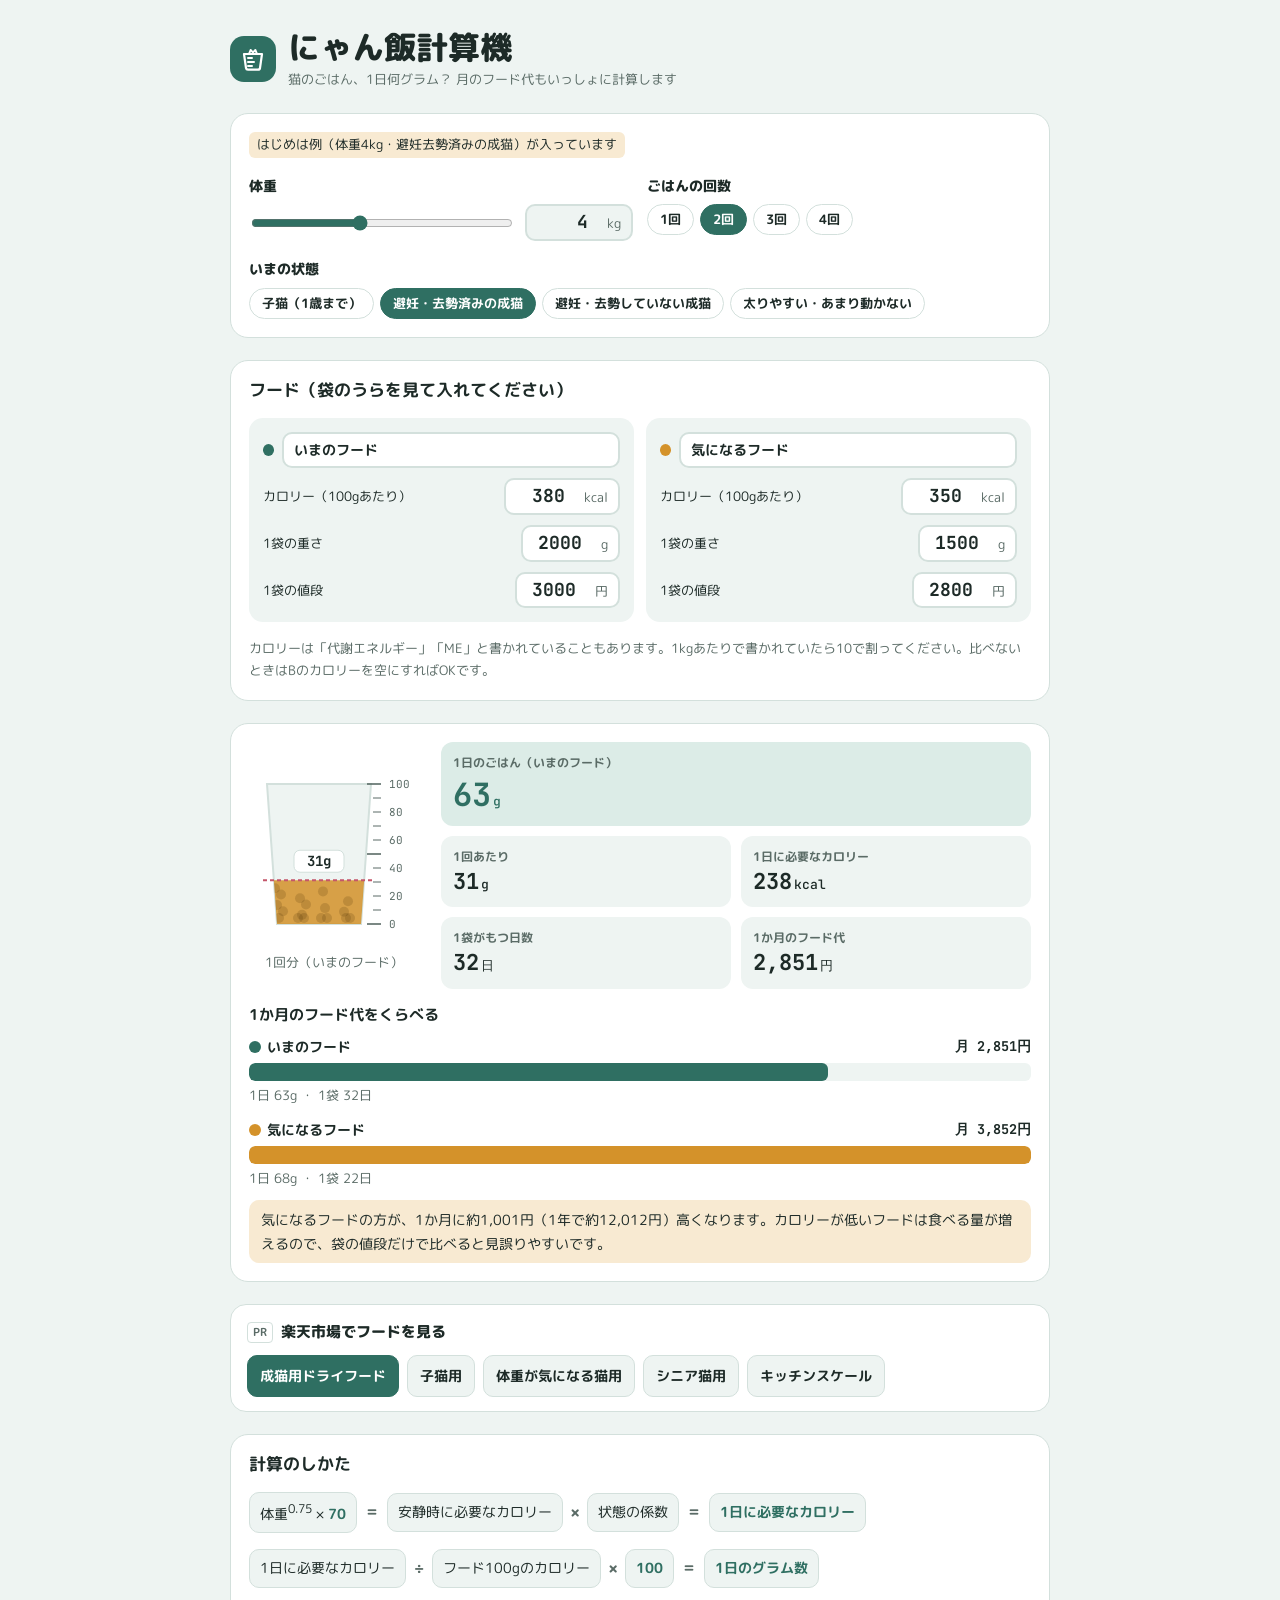
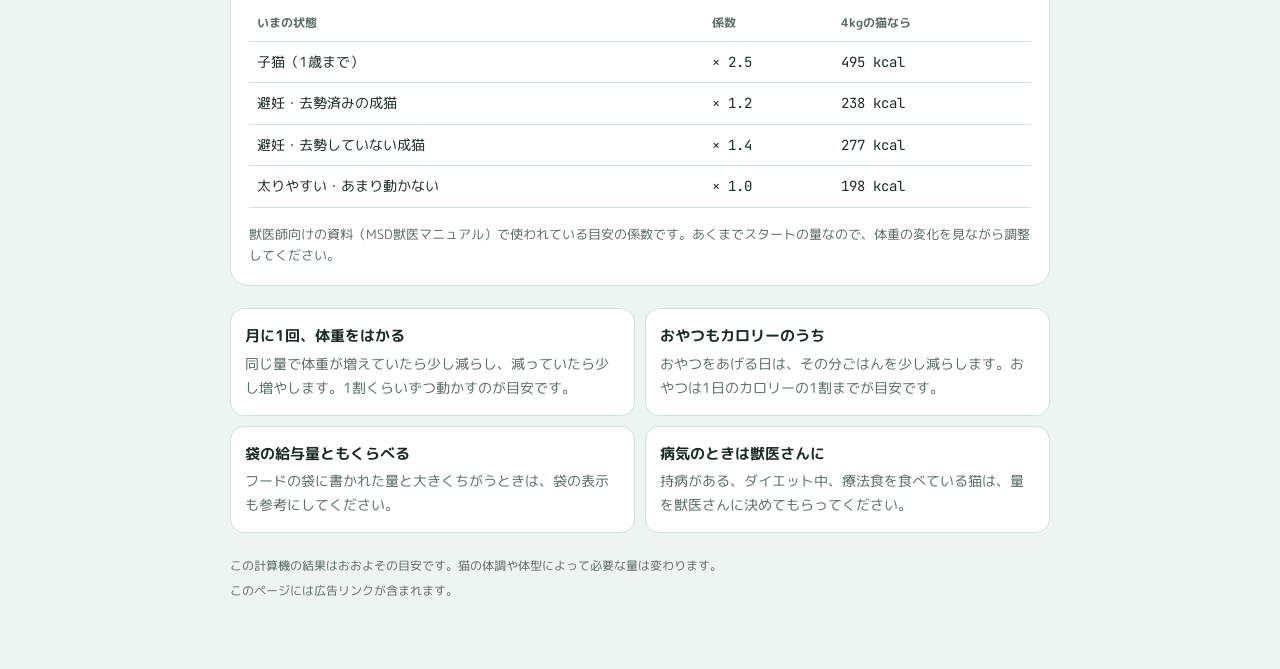
==== public/index.html @ 6cbf61ef "ファビコンを追加（ねこ耳の計量カップ） Co-Authored-By: Claude Opus 5.5 <noreply@anthropic.com> Claude-Session: https://" ====
<!doctype html>
<html lang="ja">
<head>
<meta charset="utf-8">
<meta name="viewport" content="width=device-width, initial-scale=1, viewport-fit=cover">
<meta property="og:type" content="website">
<meta property="og:title" content="猫のごはんの量計算｜にゃん飯計算機">
<meta property="og:description" content="猫の体重とキャットフードのカロリーから、1日の量と月のフード代がわかります。">
<title>猫のごはんの量計算｜1日何グラム？月のフード代も にゃん飯計算機</title>
<meta name="description" content="猫の体重とキャットフードのカロリーから、1日に必要なごはんの量（g）と、1袋が何日もつか、月のフード代がわかる計算機です。2つのフードの比較もできます。">
<link rel="icon" href="/favicon.ico" sizes="any">
<link rel="icon" href="/favicon.svg" type="image/svg+xml">
<link rel="apple-touch-icon" href="/apple-touch-icon.png">
<meta name="theme-color" content="#2f6f62">
<link rel="preconnect" href="https://fonts.googleapis.com">
<link rel="stylesheet" href="https://fonts.googleapis.com/css2?family=M+PLUS+Rounded+1c:wght@500;700;800&family=JetBrains+Mono:wght@500;700&display=swap">
<style>
/* 計量カップの「めもり」が主役。上から 入力 → カップ → 比較 → 計算のしかた */
:root{
  --bg:#eef4f2; --paper:#ffffff; --ink:#1d2a27; --sub:#5a6b66; --line:#d3e0dc;
  --green:#2f6f62; --green-soft:#dcece7; --on-green:#ffffff;
  --kibble:#d4922a; --kibble-soft:#f8ead2; --kibble-ink:#4a2f05;
  --rose:#c4566a; --rose-soft:#f8e3e7;
  --f-body:"M PLUS Rounded 1c","Hiragino Maru Gothic ProN","Hiragino Sans",system-ui,sans-serif;
  --f-num:"JetBrains Mono",ui-monospace,Menlo,monospace;
}
@media (prefers-color-scheme: dark){:root:not([data-theme="light"]){
  --bg:#111816; --paper:#18221f; --ink:#e6efec; --sub:#9db0aa; --line:#2a3834;
  --green:#5fbfaa; --green-soft:#17302a; --on-green:#0c1a17;
  --kibble:#e8a943; --kibble-soft:#3a2c14; --kibble-ink:#f8ead2;
  --rose:#ec8496; --rose-soft:#3b2026; color-scheme:dark}}
:root[data-theme="dark"]{
  --bg:#111816; --paper:#18221f; --ink:#e6efec; --sub:#9db0aa; --line:#2a3834;
  --green:#5fbfaa; --green-soft:#17302a; --on-green:#0c1a17;
  --kibble:#e8a943; --kibble-soft:#3a2c14; --kibble-ink:#f8ead2;
  --rose:#ec8496; --rose-soft:#3b2026; color-scheme:dark}
*{box-sizing:border-box}
body{background:var(--bg);color:var(--ink);font-family:var(--f-body);font-size:15px;line-height:1.75;padding-inline:16px;padding-block:18px 60px}
.wrap{max-width:820px;margin:0 auto;display:flex;flex-direction:column;gap:22px}
h1,h2,h3{margin:0;line-height:1.35;text-wrap:balance}
p{margin:0}
.num{font-family:var(--f-num);font-variant-numeric:tabular-nums}
.small{font-size:12.5px}
.muted{color:var(--sub)}
.brand{display:flex;align-items:center;gap:12px}
.mark{width:46px;height:46px;border-radius:14px;background:var(--green);display:grid;place-items:center;flex:none;color:var(--on-green)}
h1{font-size:clamp(24px,6vw,32px);font-weight:800}
.lede{color:var(--sub);max-width:60ch}
.card{background:var(--paper);border:1px solid var(--line);border-radius:18px;padding:18px;display:flex;flex-direction:column;gap:16px}
.card h2{font-size:17px}
.example{align-self:flex-start;font-size:12.5px;background:var(--kibble-soft);color:var(--ink);border-radius:6px;padding:2px 8px}
.grid2{display:grid;grid-template-columns:1fr 1fr;gap:14px}
.field{display:flex;flex-direction:column;gap:6px;min-width:0}
.field>label,.field>.lbl{font-weight:800;font-size:14px}
.row{display:flex;align-items:center;gap:10px}
.row input[type=range]{flex:1;min-width:0;accent-color:var(--green)}
.box{display:flex;align-items:baseline;gap:4px;border:2px solid var(--line);border-radius:10px;padding:4px 10px;background:var(--bg)}
.box:focus-within{border-color:var(--green)}
.box input{width:66px;border:0;background:transparent;font:700 18px var(--f-num);color:var(--ink);text-align:right;padding:0;min-width:0}
.box input:focus{outline:none}
.box span{font-size:12.5px;color:var(--sub);white-space:nowrap}
.seg{display:flex;flex-wrap:wrap;gap:6px}
.seg button{appearance:none;font:700 13px var(--f-body);border:1.5px solid var(--line);background:var(--paper);color:var(--ink);border-radius:999px;padding:5px 12px;cursor:pointer}
.seg button[aria-pressed=true]{background:var(--green);border-color:var(--green);color:var(--on-green)}
button:focus-visible,input:focus-visible,a:focus-visible{outline:3px solid var(--kibble);outline-offset:2px}
/* フード入力 */
.foods{display:grid;grid-template-columns:1fr 1fr;gap:12px}
.food{border-radius:14px;padding:14px;display:flex;flex-direction:column;gap:10px;background:var(--bg)}
.food .tag{display:inline-flex;align-items:center;gap:8px;font-weight:800}
.dot{width:12px;height:12px;border-radius:50%}
.food .namebox{border:2px solid var(--line);border-radius:10px;background:var(--paper);padding:6px 10px;font:700 14px var(--f-body);color:var(--ink);width:100%}
.food .namebox:focus{outline:none;border-color:var(--green)}
.food .box{background:var(--paper)}
.food .box input{width:64px}
.food .pair{display:flex;justify-content:space-between;align-items:center;gap:8px;font-size:13px;flex-wrap:wrap}
.toggleB{appearance:none;border:1.5px dashed var(--line);background:transparent;color:var(--sub);border-radius:14px;font:700 14px var(--f-body);cursor:pointer;min-height:120px}
/* 結果 */
.result{display:grid;grid-template-columns:auto 1fr;gap:22px;align-items:center}
.cupwrap{display:flex;flex-direction:column;align-items:center;gap:6px}
.cupwrap svg{width:170px;height:auto}
.stats{display:grid;grid-template-columns:1fr 1fr;gap:10px;min-width:0}
.stat{border-radius:12px;padding:10px 12px;background:var(--bg)}
.stat>span{display:block;font-size:12px;font-weight:700;color:var(--sub)}
.stat b{font:700 22px var(--f-num)}
.stat b small{font-size:13px;font-weight:500;margin-left:2px}
.stat.main{background:var(--green-soft);grid-column:1/-1}
.stat.main b{font-size:32px;color:var(--green)}
.cmp{display:flex;flex-direction:column;gap:10px}
.cmp-item{display:flex;flex-direction:column;gap:4px}
.cmp-head{display:flex;justify-content:space-between;gap:10px;font-size:13.5px;font-weight:700}
.cmp-head .nm{display:inline-flex;align-items:center;gap:6px;min-width:0;overflow:hidden;text-overflow:ellipsis;white-space:nowrap}
.cmp-row{display:block}
.cmp-row .bar,.cmp-item .bar{height:18px;border-radius:6px;background:var(--bg);overflow:hidden}
.cmp-item .bar i{display:block;height:100%;border-radius:6px;transition:width .3s ease}
.cmp-row .num{text-align:right;font-weight:700}
.cmp-note{font-size:13.5px;padding:8px 12px;border-radius:10px;background:var(--kibble-soft)}
.warn{font-size:13.5px;padding:8px 12px;border-radius:10px;background:var(--rose-soft)}
/* PR */
.pr{border:1px solid var(--line);border-radius:16px;background:var(--paper);padding:14px 16px;display:flex;flex-direction:column;gap:10px}
.pr-h{font-weight:800;display:flex;gap:8px;align-items:center}
.pr-tag{font-size:11px;font-weight:700;color:var(--sub);border:1px solid var(--line);border-radius:4px;padding:0 5px}
.links{display:flex;flex-wrap:wrap;gap:8px}
.links a{text-decoration:none;font-weight:700;font-size:13.5px;border-radius:10px;padding:8px 12px;border:1.5px solid var(--line);color:var(--ink);background:var(--bg)}
.links a:hover{border-color:var(--green)}
.links a.primary{background:var(--green);border-color:var(--green);color:var(--on-green)}
/* 計算のしかた */
.formula{display:flex;flex-wrap:wrap;align-items:center;gap:8px;font-size:14px}
.formula span{padding:6px 10px;border-radius:10px;background:var(--bg);border:1px solid var(--line)}
.formula b{color:var(--green)}
.formula i{font-style:normal;color:var(--sub);font-weight:800}
table{border-collapse:collapse;width:100%;font-size:14px}
th,td{text-align:left;padding:8px;border-bottom:1px solid var(--line)}
th{font-size:12px;color:var(--sub)}
td.num{font-family:var(--f-num)}
.tblwrap{overflow-x:auto}
.tips{display:grid;grid-template-columns:1fr 1fr;gap:10px}
.tip{background:var(--paper);border:1px solid var(--line);border-radius:14px;padding:14px}
.tip b{display:block;margin-bottom:2px}
.tip p{color:var(--sub);font-size:14px}
footer{font-size:12px;color:var(--sub);display:flex;flex-direction:column;gap:4px}
footer a{color:inherit}
.px{position:absolute;width:1px;height:1px;border:0}
@media (max-width:640px){
  .grid2,.foods,.tips{grid-template-columns:1fr}
  .result{grid-template-columns:1fr;justify-items:center}
  .stats{width:100%}
}
@media (prefers-reduced-motion:reduce){*{transition:none!important}}
</style>

</head>
<body>
<div class="wrap">
  <header class="brand">
    <span class="mark" aria-hidden="true">
      <svg viewBox="0 0 28 28" width="28" height="28"><path d="M5 9h18l-2 14a2 2 0 0 1-2 1.7H9A2 2 0 0 1 7 23z" fill="none" stroke="currentColor" stroke-width="2.2" stroke-linejoin="round"/><path d="M9 13h4M9 17h6M9 21h4" stroke="currentColor" stroke-width="2" stroke-linecap="round"/><path d="M10 9l1.6-4 2.4 2.4L16.4 5 18 9" fill="none" stroke="currentColor" stroke-width="2" stroke-linejoin="round"/></svg>
    </span>
    <div>
      <h1>にゃん飯計算機</h1>
      <p class="small muted">猫のごはん、1日何グラム？ 月のフード代もいっしょに計算します</p>
    </div>
  </header>

  <section class="card" aria-label="猫のこと">
    <span class="example" id="exampleTag">はじめは例（体重4kg・避妊去勢済みの成猫）が入っています</span>
    <div class="grid2">
      <div class="field">
        <label for="w">体重</label>
        <div class="row"><input type="range" id="wRange" min="0.5" max="9" step="0.1" value="4" aria-label="体重スライダー"><div class="box"><input id="w" type="number" inputmode="decimal" min="0.3" max="15" step="0.1" value="4"><span>kg</span></div></div>
      </div>
      <div class="field">
        <span class="lbl">ごはんの回数</span>
        <div class="seg" id="meals">
          <button type="button" data-v="1" aria-pressed="false">1回</button>
          <button type="button" data-v="2" aria-pressed="true">2回</button>
          <button type="button" data-v="3" aria-pressed="false">3回</button>
          <button type="button" data-v="4" aria-pressed="false">4回</button>
        </div>
      </div>
    </div>
    <div class="field">
      <span class="lbl">いまの状態</span>
      <div class="seg" id="stage">
        <button type="button" data-v="2.5" aria-pressed="false">子猫（1歳まで）</button>
        <button type="button" data-v="1.2" aria-pressed="true">避妊・去勢済みの成猫</button>
        <button type="button" data-v="1.4" aria-pressed="false">避妊・去勢していない成猫</button>
        <button type="button" data-v="1.0" aria-pressed="false">太りやすい・あまり動かない</button>
      </div>
    </div>
  </section>

  <section class="card" aria-label="フード">
    <h2>フード（袋のうらを見て入れてください）</h2>
    <div class="foods">
      <div class="food" id="foodA">
        <span class="tag"><i class="dot" style="background:var(--green)"></i><input class="namebox" id="nameA" value="いまのフード" aria-label="フードAの名前"></span>
        <div class="pair"><span>カロリー（100gあたり）</span><div class="box"><input id="kcalA" type="number" inputmode="decimal" value="380"><span>kcal</span></div></div>
        <div class="pair"><span>1袋の重さ</span><div class="box"><input id="bagA" type="number" inputmode="decimal" value="2000"><span>g</span></div></div>
        <div class="pair"><span>1袋の値段</span><div class="box"><input id="priceA" type="number" inputmode="decimal" value="3000"><span>円</span></div></div>
      </div>
      <div class="food" id="foodB">
        <span class="tag"><i class="dot" style="background:var(--kibble)"></i><input class="namebox" id="nameB" value="気になるフード" aria-label="フードBの名前"></span>
        <div class="pair"><span>カロリー（100gあたり）</span><div class="box"><input id="kcalB" type="number" inputmode="decimal" value="350"><span>kcal</span></div></div>
        <div class="pair"><span>1袋の重さ</span><div class="box"><input id="bagB" type="number" inputmode="decimal" value="1500"><span>g</span></div></div>
        <div class="pair"><span>1袋の値段</span><div class="box"><input id="priceB" type="number" inputmode="decimal" value="2800"><span>円</span></div></div>
      </div>
    </div>
    <p class="small muted">カロリーは「代謝エネルギー」「ME」と書かれていることもあります。1kgあたりで書かれていたら10で割ってください。比べないときはBのカロリーを空にすればOKです。</p>
  </section>

  <section class="card" aria-live="polite" aria-label="結果">
    <div class="result">
      <div class="cupwrap">
        <svg viewBox="0 0 170 190" role="img" aria-label="1回分の量を計量カップで表した図" id="cup"></svg>
        <span class="small muted">1回分（<span id="cupName">いまのフード</span>）</span>
      </div>
      <div class="stats">
        <div class="stat main"><span>1日のごはん（<span id="mainName">いまのフード</span>）</span><b class="num" id="gDay">63<small>g</small></b></div>
        <div class="stat"><span>1回あたり</span><b class="num" id="gMeal">31<small>g</small></b></div>
        <div class="stat"><span>1日に必要なカロリー</span><b class="num" id="kcalDay">238<small>kcal</small></b></div>
        <div class="stat"><span>1袋がもつ日数</span><b class="num" id="days">32<small>日</small></b></div>
        <div class="stat"><span>1か月のフード代</span><b class="num" id="month">2,860<small>円</small></b></div>
      </div>
    </div>
    <div class="cmp" id="cmp">
      <h3 style="font-size:15px">1か月のフード代をくらべる</h3>
      <div id="cmpRows" style="display:flex;flex-direction:column;gap:12px"></div>
      <p class="cmp-note" id="cmpNote"></p>
    </div>
    <p class="warn" id="warn" hidden></p>
  </section>

  <aside class="pr" aria-label="広告">
    <p class="pr-h"><span class="pr-tag">PR</span>楽天市場でフードを見る</p>
    <div class="links" id="shopLinks"></div><img border="0" width="1" height="1" src="https://www16.a8.net/0.gif?a8mat=4BE9CS+98TDHE+2HOM+BW8O1" alt="" class="px">
  </aside>

  <section class="card">
    <h2>計算のしかた</h2>
    <div class="formula">
      <span>体重<sup>0.75</sup> × <b>70</b></span><i>＝</i><span>安静時に必要なカロリー</span><i>×</i><span>状態の係数</span><i>＝</i><span><b>1日に必要なカロリー</b></span>
    </div>
    <div class="formula">
      <span>1日に必要なカロリー</span><i>÷</i><span>フード100gのカロリー</span><i>×</i><span><b>100</b></span><i>＝</i><span><b>1日のグラム数</b></span>
    </div>
    <div class="tblwrap"><table>
      <thead><tr><th>いまの状態</th><th>係数</th><th>4kgの猫なら</th></tr></thead>
      <tbody id="tbody"></tbody>
    </table></div>
    <p class="small muted">獣医師向けの資料（MSD獣医マニュアル）で使われている目安の係数です。あくまでスタートの量なので、体重の変化を見ながら調整してください。</p>
  </section>

  <div class="tips">
    <div class="tip"><b>月に1回、体重をはかる</b><p>同じ量で体重が増えていたら少し減らし、減っていたら少し増やします。1割くらいずつ動かすのが目安です。</p></div>
    <div class="tip"><b>おやつもカロリーのうち</b><p>おやつをあげる日は、その分ごはんを少し減らします。おやつは1日のカロリーの1割までが目安です。</p></div>
    <div class="tip"><b>袋の給与量ともくらべる</b><p>フードの袋に書かれた量と大きくちがうときは、袋の表示も参考にしてください。</p></div>
    <div class="tip"><b>病気のときは獣医さんに</b><p>持病がある、ダイエット中、療法食を食べている猫は、量を獣医さんに決めてもらってください。</p></div>
  </div>

  <footer>
    <p>この計算機の結果はおおよその目安です。猫の体調や体型によって必要な量は変わります。</p>
    <p>このページには広告リンクが含まれます。</p>
  </footer>
</div>

<script>
/*
  楽天市場へのリンク（A8.net →【楽天ツール】→【任意ページへのリンク作成】で作る）
  q の検索URLをA8に貼ってリンクを作り、できたURL（https://rpx.a8.net/… ）を a8 にそのまま貼る。
  a8 が空のものは、ふつうの楽天検索（報酬なし）になる。
*/
const SHOP=[
 {label:'成猫用ドライフード', a8:'https://rpx.a8.net/svt/ejp?a8mat=4BE9CS+98TDHE+2HOM+BW8O1&rakuten=y&a8ejpredirect=http%3A%2F%2Fhb.afl.rakuten.co.jp%2Fhgc%2F0ea62065.34400275.0ea62066.204f04c0%2Fa26100566978_4BE9CS_98TDHE_2HOM_BW8O1%3Fpc%3Dhttps%253A%252F%252Fsearch.rakuten.co.jp%252Fsearch%252Fmall%252F%2525E3%252582%2525AD%2525E3%252583%2525A3%2525E3%252583%252583%2525E3%252583%252588%2525E3%252583%252595%2525E3%252583%2525BC%2525E3%252583%252589%252B%2525E6%252588%252590%2525E7%25258C%2525AB%252B%2525E3%252583%252589%2525E3%252583%2525A9%2525E3%252582%2525A4%252F%26m%3Dhttps%253A%252F%252Fsearch.rakuten.co.jp%252Fsearch%252Fmall%252F%2525E3%252582%2525AD%2525E3%252583%2525A3%2525E3%252583%252583%2525E3%252583%252588%2525E3%252583%252595%2525E3%252583%2525BC%2525E3%252583%252589%252B%2525E6%252588%252590%2525E7%25258C%2525AB%252B%2525E3%252583%252589%2525E3%252583%2525A9%2525E3%252582%2525A4%252F', q:'https://search.rakuten.co.jp/search/mall/%E3%82%AD%E3%83%A3%E3%83%83%E3%83%88%E3%83%95%E3%83%BC%E3%83%89+%E6%88%90%E7%8C%AB+%E3%83%89%E3%83%A9%E3%82%A4/'},
 {label:'子猫用', a8:'https://rpx.a8.net/svt/ejp?a8mat=4BE9CS+98TDHE+2HOM+BW8O1&rakuten=y&a8ejpredirect=http%3A%2F%2Fhb.afl.rakuten.co.jp%2Fhgc%2F0ea62065.34400275.0ea62066.204f04c0%2Fa26100566978_4BE9CS_98TDHE_2HOM_BW8O1%3Fpc%3Dhttps%253A%252F%252Fsearch.rakuten.co.jp%252Fsearch%252Fmall%252F%2525E3%252582%2525AD%2525E3%252583%2525A3%2525E3%252583%252583%2525E3%252583%252588%2525E3%252583%252595%2525E3%252583%2525BC%2525E3%252583%252589%252B%2525E5%2525AD%252590%2525E7%25258C%2525AB%252F%26m%3Dhttps%253A%252F%252Fsearch.rakuten.co.jp%252Fsearch%252Fmall%252F%2525E3%252582%2525AD%2525E3%252583%2525A3%2525E3%252583%252583%2525E3%252583%252588%2525E3%252583%252595%2525E3%252583%2525BC%2525E3%252583%252589%252B%2525E5%2525AD%252590%2525E7%25258C%2525AB%252F', q:'https://search.rakuten.co.jp/search/mall/%E3%82%AD%E3%83%A3%E3%83%83%E3%83%88%E3%83%95%E3%83%BC%E3%83%89+%E5%AD%90%E7%8C%AB/'},
 {label:'体重が気になる猫用', a8:'https://rpx.a8.net/svt/ejp?a8mat=4BE9CS+98TDHE+2HOM+BW8O1&rakuten=y&a8ejpredirect=http%3A%2F%2Fhb.afl.rakuten.co.jp%2Fhgc%2F0ea62065.34400275.0ea62066.204f04c0%2Fa26100566978_4BE9CS_98TDHE_2HOM_BW8O1%3Fpc%3Dhttps%253A%252F%252Fsearch.rakuten.co.jp%252Fsearch%252Fmall%252F%2525E3%252582%2525AD%2525E3%252583%2525A3%2525E3%252583%252583%2525E3%252583%252588%2525E3%252583%252595%2525E3%252583%2525BC%2525E3%252583%252589%252B%2525E4%2525BD%252593%2525E9%252587%25258D%2525E7%2525AE%2525A1%2525E7%252590%252586%252F%26m%3Dhttps%253A%252F%252Fsearch.rakuten.co.jp%252Fsearch%252Fmall%252F%2525E3%252582%2525AD%2525E3%252583%2525A3%2525E3%252583%252583%2525E3%252583%252588%2525E3%252583%252595%2525E3%252583%2525BC%2525E3%252583%252589%252B%2525E4%2525BD%252593%2525E9%252587%25258D%2525E7%2525AE%2525A1%2525E7%252590%252586%252F', q:'https://search.rakuten.co.jp/search/mall/%E3%82%AD%E3%83%A3%E3%83%83%E3%83%88%E3%83%95%E3%83%BC%E3%83%89+%E4%BD%93%E9%87%8D%E7%AE%A1%E7%90%86/'},
 {label:'シニア猫用', a8:'https://rpx.a8.net/svt/ejp?a8mat=4BE9CS+98TDHE+2HOM+BW8O1&rakuten=y&a8ejpredirect=http%3A%2F%2Fhb.afl.rakuten.co.jp%2Fhgc%2F0ea62065.34400275.0ea62066.204f04c0%2Fa26100566978_4BE9CS_98TDHE_2HOM_BW8O1%3Fpc%3Dhttps%253A%252F%252Fsearch.rakuten.co.jp%252Fsearch%252Fmall%252F%2525E3%252582%2525AD%2525E3%252583%2525A3%2525E3%252583%252583%2525E3%252583%252588%2525E3%252583%252595%2525E3%252583%2525BC%2525E3%252583%252589%252B%2525E3%252582%2525B7%2525E3%252583%25258B%2525E3%252582%2525A2%252F%26m%3Dhttps%253A%252F%252Fsearch.rakuten.co.jp%252Fsearch%252Fmall%252F%2525E3%252582%2525AD%2525E3%252583%2525A3%2525E3%252583%252583%2525E3%252583%252588%2525E3%252583%252595%2525E3%252583%2525BC%2525E3%252583%252589%252B%2525E3%252582%2525B7%2525E3%252583%25258B%2525E3%252582%2525A2%252F', q:'https://search.rakuten.co.jp/search/mall/%E3%82%AD%E3%83%A3%E3%83%83%E3%83%88%E3%83%95%E3%83%BC%E3%83%89+%E3%82%B7%E3%83%8B%E3%82%A2/'},
 {label:'キッチンスケール', a8:'https://rpx.a8.net/svt/ejp?a8mat=4BE9CS+98TDHE+2HOM+BW8O1&rakuten=y&a8ejpredirect=http%3A%2F%2Fhb.afl.rakuten.co.jp%2Fhgc%2F0ea62065.34400275.0ea62066.204f04c0%2Fa26100566978_4BE9CS_98TDHE_2HOM_BW8O1%3Fpc%3Dhttps%253A%252F%252Fsearch.rakuten.co.jp%252Fsearch%252Fmall%252F%2525E3%252582%2525AD%2525E3%252583%252583%2525E3%252583%252581%2525E3%252583%2525B3%2525E3%252582%2525B9%2525E3%252582%2525B1%2525E3%252583%2525BC%2525E3%252583%2525AB%252F%26m%3Dhttps%253A%252F%252Fsearch.rakuten.co.jp%252Fsearch%252Fmall%252F%2525E3%252582%2525AD%2525E3%252583%252583%2525E3%252583%252581%2525E3%252583%2525B3%2525E3%252582%2525B9%2525E3%252582%2525B1%2525E3%252583%2525BC%2525E3%252583%2525AB%252F', q:'https://search.rakuten.co.jp/search/mall/%E3%82%AD%E3%83%83%E3%83%81%E3%83%B3%E3%82%B9%E3%82%B1%E3%83%BC%E3%83%AB/'},
];

const STAGES=[['子猫（1歳まで）',2.5],['避妊・去勢済みの成猫',1.2],['避妊・去勢していない成猫',1.4],['太りやすい・あまり動かない',1.0]];
const $=id=>document.getElementById(id);
let factor=1.2, meals=2, touched=false;
const fmt=n=>Math.round(n).toLocaleString('ja-JP');
const rer=w=>70*Math.pow(w,0.75);

$('tbody').innerHTML=STAGES.map(([n,f])=>`<tr><td>${n}</td><td class="num">× ${f.toFixed(1)}</td><td class="num">${fmt(rer(4)*f)} kcal</td></tr>`).join('');
$('shopLinks').innerHTML=SHOP.map((s,i)=>`<a ${i===0?'class="primary"':''} href="${s.a8||s.q}" target="_blank" rel="nofollow sponsored noopener">${s.label}</a>`).join('');

function food(k){
  const kcal=parseFloat($('kcal'+k).value), bag=parseFloat($('bag'+k).value), price=parseFloat($('price'+k).value);
  return {name:($('name'+k).value.trim()||(k==='A'?'フードA':'フードB')), kcal, bag, price, ok:kcal>0};
}
function calc(f,need){
  const g=need/f.kcal*100;
  const days=f.bag>0?f.bag/g:NaN;
  const month=(f.bag>0&&f.price>=0)?f.price/f.bag*g*30.4:NaN;
  return {g,days,month};
}
function drawCup(g){
  // 計量カップ：めもり 0〜100g。1回分を塗る
  const max=100, top=28, bottom=168, h=bottom-top;
  const lvl=Math.min(g,max)/max;
  const y=bottom-h*lvl;
  let ticks='';
  for(let v=0;v<=max;v+=10){const ty=bottom-h*v/max;const big=v%50===0;
    ticks+=`<line x1="${big?118:124}" x2="132" y1="${ty}" y2="${ty}" stroke="var(--sub)" stroke-width="${big?1.6:1}"/>`;
    if(v%20===0)ticks+=`<text x="140" y="${ty+4}" font-size="11" font-family="JetBrains Mono,monospace" fill="var(--sub)">${v}</text>`;}
  const over=g>max?`<text x="70" y="20" text-anchor="middle" font-size="11" fill="var(--rose)" font-weight="700">100gをこえています</text>`:'';
  $('cup').innerHTML=`
    <defs><clipPath id="cupClip"><path d="M18 ${top} H122 L112 ${bottom} H28 Z"/></clipPath></defs>
    <path d="M18 ${top} H122 L112 ${bottom} H28 Z" fill="var(--bg)" stroke="var(--line)" stroke-width="2"/>
    <g clip-path="url(#cupClip)"><rect x="0" y="${y}" width="140" height="${bottom-y}" fill="var(--kibble)" opacity=".85"/>
      ${Array.from({length:18},(_,i)=>`<circle cx="${26+(i*23)%90}" cy="${Math.min(bottom-6,y+8+((i*37)%Math.max(10,bottom-y)))}" r="5" fill="var(--kibble-ink)" opacity=".18"/>`).join('')}
    </g>
    <line x1="14" x2="126" y1="${y}" y2="${y}" stroke="var(--rose)" stroke-width="2" stroke-dasharray="4 3"/>
    <rect x="45" y="${Math.max(top+2,y-30)}" width="50" height="22" rx="6" fill="var(--paper)" stroke="var(--line)"/><text x="70" y="${Math.max(top+2,y-30)+16}" text-anchor="middle" font-size="14" font-weight="700" font-family="JetBrains Mono,monospace" fill="var(--ink)">${fmt(g)}g</text>
    ${ticks}${over}`;
}
function update(){
  const w=parseFloat($('w').value);
  const A=food('A'), B=food('B');
  $('warn').hidden=true;
  if(!(w>0)||!A.ok){$('warn').hidden=false;$('warn').textContent='体重と、フードAのカロリーを入れてください。';return}
  const need=rer(w)*factor;
  const a=calc(A,need);
  $('mainName').textContent=A.name;$('cupName').textContent=A.name;
  $('gDay').innerHTML=`${fmt(a.g)}<small>g</small>`;
  $('gMeal').innerHTML=`${fmt(a.g/meals)}<small>g</small>`;
  $('kcalDay').innerHTML=`${fmt(need)}<small>kcal</small>`;
  $('days').innerHTML=isNaN(a.days)?'—':`${fmt(a.days)}<small>日</small>`;
  $('month').innerHTML=isNaN(a.month)?'—':`${fmt(a.month)}<small>円</small>`;
  drawCup(a.g/meals);
  if(w>9||w<1)$('warn').hidden=false,$('warn').textContent=w<1?'とても小さい子猫は、1日に何回にも分けてあげます。量は獣医さんにも確認してください。':'体重が大きい場合、太りすぎのこともあります。ダイエットが必要かどうかは獣医さんに相談してください。';

  // 比較
  if(B.ok){
    const b=calc(B,need);
    const rows=[[A,a,'var(--green)'],[B,b,'var(--kibble)']];
    const mx=Math.max(a.month||0,b.month||0)||1;
    $('cmpRows').innerHTML=rows.map(([f,r,c])=>`<div class="cmp-item"><div class="cmp-head"><span class="nm"><i class="dot" style="background:${c}"></i>${f.name}</span><span class="num">${isNaN(r.month)?'—':'月 '+fmt(r.month)+'円'}</span></div>
      <div class="bar"><i style="width:${isNaN(r.month)?0:r.month/mx*100}%;background:${c}"></i></div>
      <span class="small muted">1日 ${fmt(r.g)}g ・ 1袋 ${isNaN(r.days)?'—':fmt(r.days)+'日'}</span></div>`).join('');
    if(!isNaN(a.month)&&!isNaN(b.month)){
      const d=b.month-a.month;
      $('cmpNote').textContent=Math.abs(d)<50?'1か月のフード代はほとんど同じです。'
        :`${d>0?B.name:A.name}の方が、1か月に約${fmt(Math.abs(d))}円（1年で約${fmt(Math.abs(d)*12)}円）高くなります。カロリーが低いフードは食べる量が増えるので、袋の値段だけで比べると見誤りやすいです。`;
      $('cmpNote').hidden=false;
    }else $('cmpNote').hidden=true;
    $('cmp').hidden=false;
  }else $('cmp').hidden=true;
  if(touched)$('exampleTag').hidden=true;
}
function seg(id,cb){$(id).addEventListener('click',e=>{const b=e.target.closest('button');if(!b)return;
  $(id).querySelectorAll('button').forEach(x=>x.setAttribute('aria-pressed',x===b));cb(+b.dataset.v);touched=true;update()})}
seg('stage',v=>factor=v);seg('meals',v=>meals=v);
$('wRange').addEventListener('input',()=>{$('w').value=$('wRange').value;touched=true;update()});
$('w').addEventListener('input',()=>{if($('w').value!=='')$('wRange').value=$('w').value;touched=true;update()});
document.querySelectorAll('.food input').forEach(el=>el.addEventListener('input',()=>{touched=true;update()}));
update();
</script>

</body>
</html>
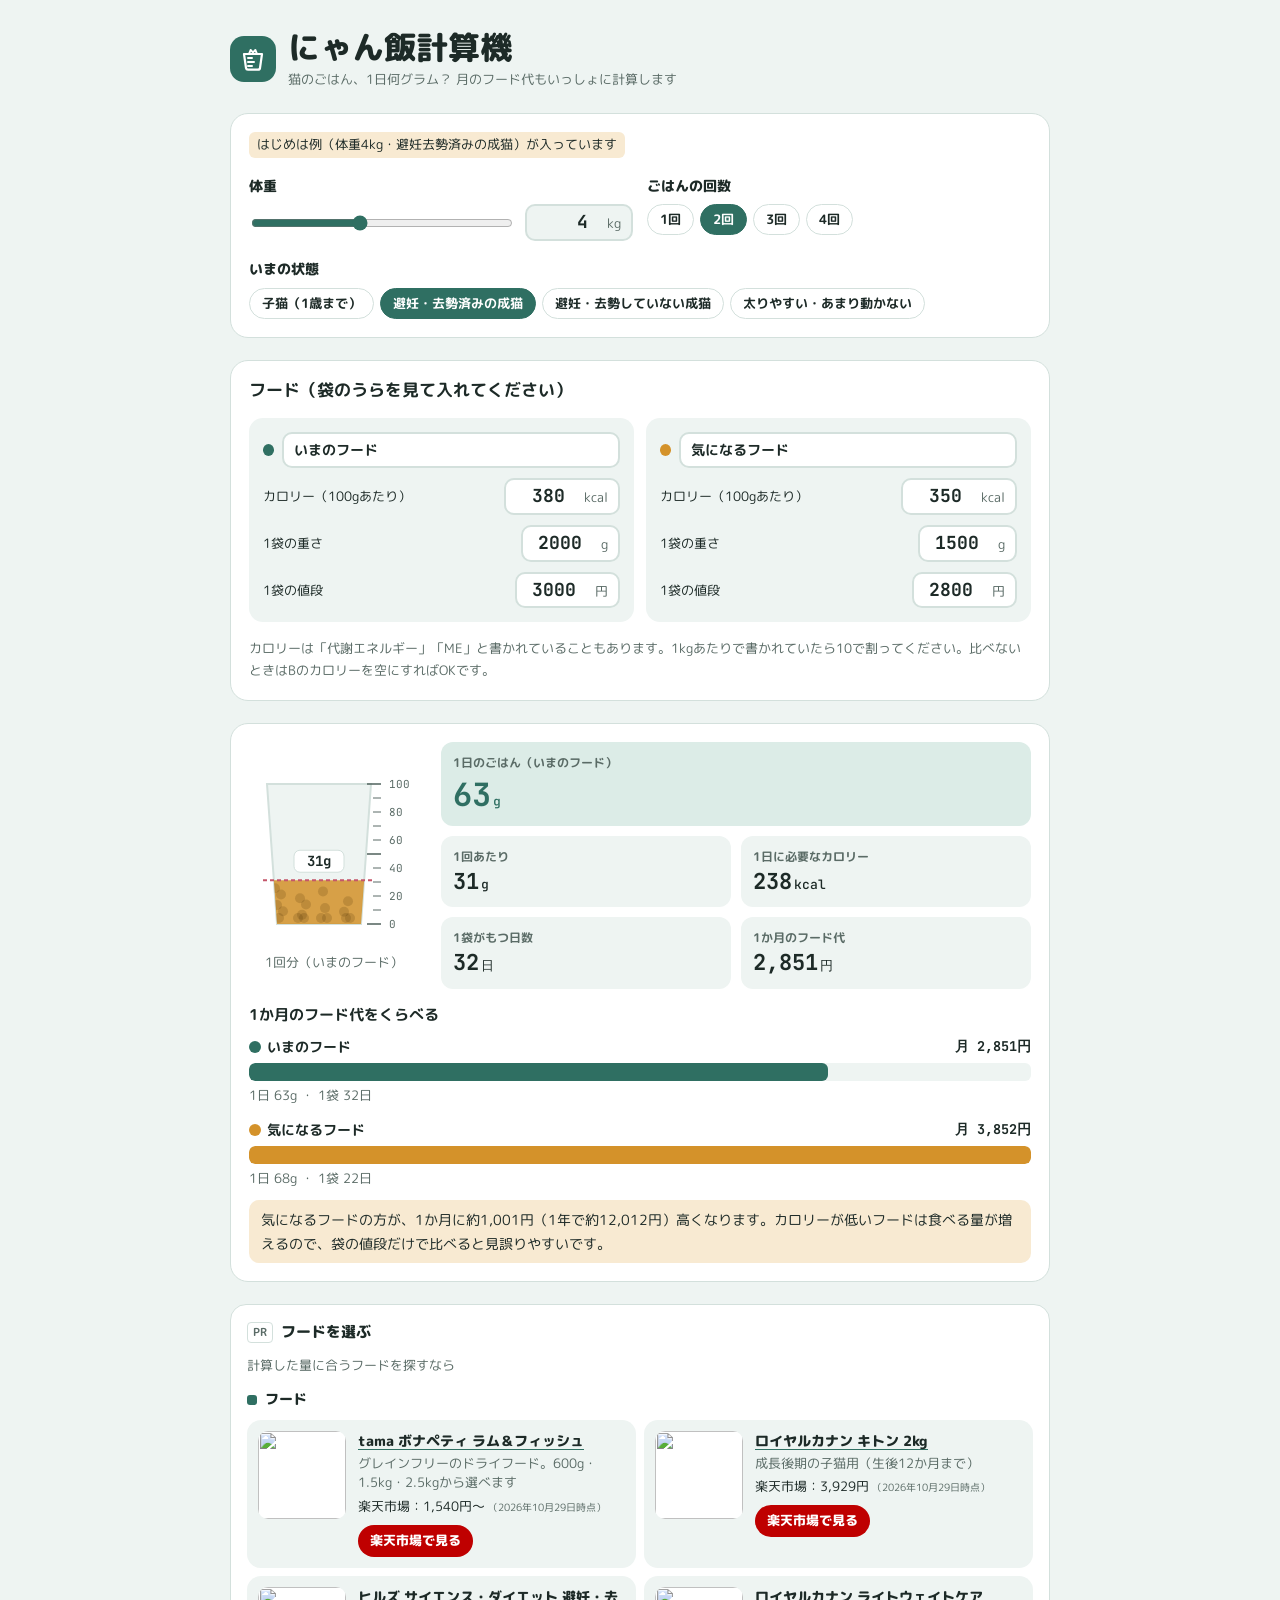
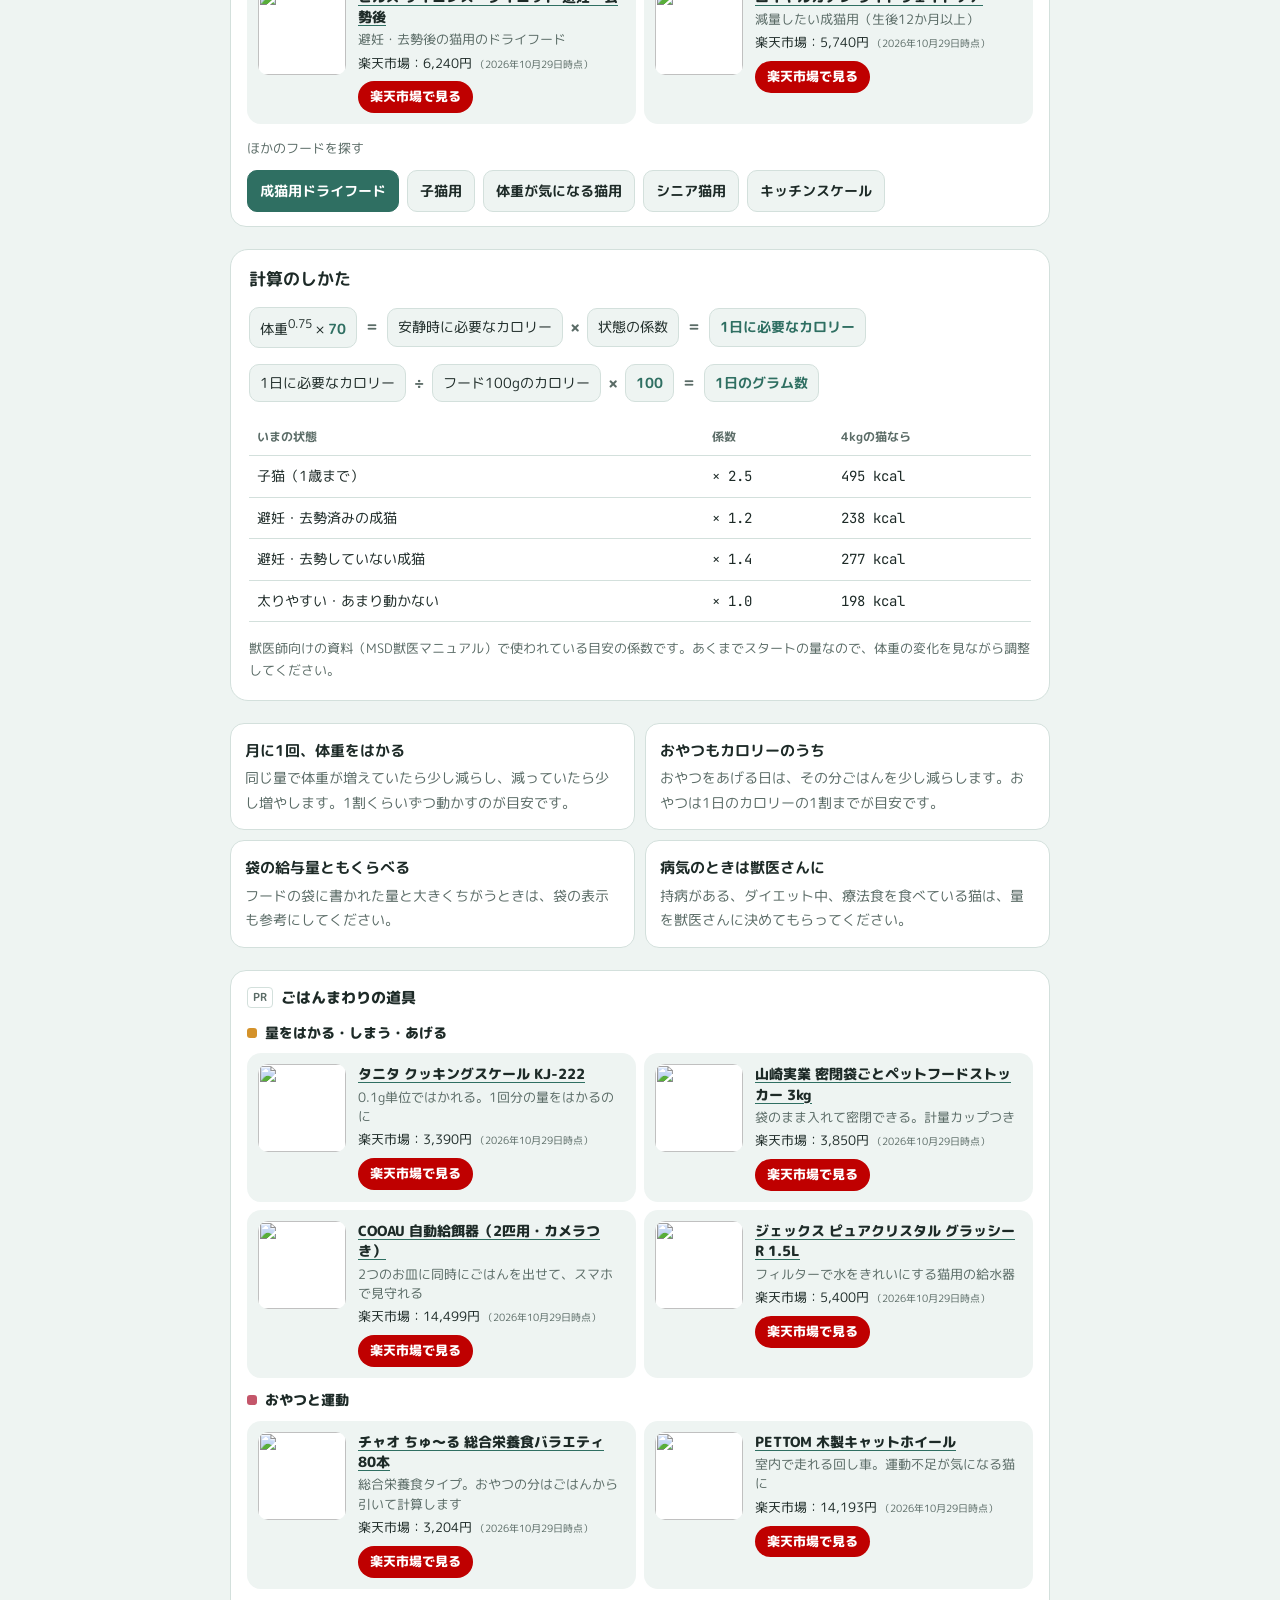
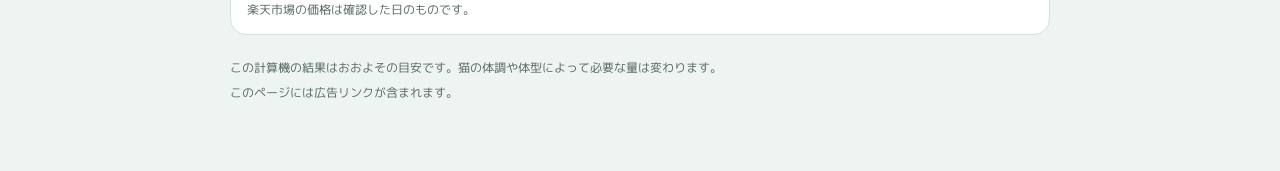
==== commit ec4caf11: "楽天(A8)の商品カードを追加：フード4つ、ごはんまわりの道具6つ Co-Authored-By: Claude Opus 5.5 <noreply@anthropic.com> Claude-Ses" ====
--- a/public/index.html
+++ b/public/index.html
@@ -126,6 +126,28 @@
   .stats{width:100%}
 }
 @media (prefers-reduced-motion:reduce){*{transition:none!important}}
+
+
+/*pr-css*/
+.grp{display:flex;flex-direction:column;gap:8px}
+.gt{margin:0;font-weight:800;font-size:14px;display:flex;align-items:center;gap:8px}
+.gt i{width:10px;height:10px;border-radius:3px}
+.items{display:grid;grid-template-columns:1fr 1fr;gap:8px}
+.item{display:grid;grid-template-columns:88px 1fr;gap:12px;padding:10px;border-radius:14px;background:var(--bg);border:1.5px solid transparent}
+.item:hover{border-color:var(--line)}
+.item .ph img{width:88px;height:88px;object-fit:contain;border-radius:10px;background:#fff;display:block}
+.item .tx{display:flex;flex-direction:column;gap:3px;min-width:0}
+.item .nm{font-weight:800;font-size:14px;color:var(--ink);line-height:1.45;text-decoration:underline;text-decoration-color:var(--green);text-underline-offset:3px}
+.item .nt{font-size:12.5px;color:var(--sub);line-height:1.55}
+.item .pc{font-size:12.5px}
+.item .pc small{color:var(--sub);margin-left:3px}
+.item .bt{display:flex;flex-wrap:wrap;gap:6px;margin-top:4px}
+.item .bt a{font-weight:800;font-size:12.5px;text-decoration:none;border-radius:999px;padding:5px 12px;color:#fff}
+.item .b-rak{background:#bf0000}
+.item .b-amz{background:#232f3e}
+.pr-note{margin:0;font-size:12px;color:var(--sub)}
+@media (max-width:640px){.items{grid-template-columns:1fr}}
+/*/pr-css*/
 </style>
 
 </head>
@@ -211,7 +233,8 @@
   </section>
 
   <aside class="pr" aria-label="広告">
-    <p class="pr-h"><span class="pr-tag">PR</span>楽天市場でフードを見る</p>
+    <p class="pr-h"><span class="pr-tag">PR</span>フードを選ぶ</p>
+    <!--pr:food--><p class="small muted" style="margin:0">計算した量に合うフードを探すなら</p><div class="grp"><p class="gt"><i style="background:var(--green)"></i>フード</p><div class="items"><div class="item"><a class="ph" href="https://rpx.a8.net/svt/ejp?a8mat=4BE9CS+98TDHE+2HOM+BWGDT&amp;rakuten=y&amp;a8ejpredirect=https%3A%2F%2Fhb.afl.rakuten.co.jp%2Fhgc%2Fg00u8bu4.2bo11f3d.g00u8bu4.2bo12343%2Fa26100566978_4BE9CS_98TDHE_2HOM_BWGDT%3Fpc%3Dhttps%253A%252F%252Fitem.rakuten.co.jp%252Ftamaone%252Ftac0100270-2500g%252F%26m%3Dhttp%253A%252F%252Fm.rakuten.co.jp%252Ftamaone%252Fi%252F10000183%252F%26rafcid%3Dwsc_i_is_a9f492a7-8ef9-40e2-ab89-4bc43a1ee283" target="_blank" rel="nofollow sponsored noopener"><img src="https://thumbnail.image.rakuten.co.jp/@0_mall/tamaone/cabinet/imgrc0117123806.jpg?_ex=128x128" width="88" height="88" alt="" loading="lazy"></a><div class="tx"><a class="nm" href="https://rpx.a8.net/svt/ejp?a8mat=4BE9CS+98TDHE+2HOM+BWGDT&amp;rakuten=y&amp;a8ejpredirect=https%3A%2F%2Fhb.afl.rakuten.co.jp%2Fhgc%2Fg00u8bu4.2bo11f3d.g00u8bu4.2bo12343%2Fa26100566978_4BE9CS_98TDHE_2HOM_BWGDT%3Fpc%3Dhttps%253A%252F%252Fitem.rakuten.co.jp%252Ftamaone%252Ftac0100270-2500g%252F%26m%3Dhttp%253A%252F%252Fm.rakuten.co.jp%252Ftamaone%252Fi%252F10000183%252F%26rafcid%3Dwsc_i_is_a9f492a7-8ef9-40e2-ab89-4bc43a1ee283" target="_blank" rel="nofollow sponsored noopener">tama ボナペティ ラム＆フィッシュ</a><span class="nt">グレインフリーのドライフード。600g・1.5kg・2.5kgから選べます</span><span class="pc">楽天市場：1,540円〜<small>（2026年10月29日時点）</small></span><span class="bt"><a class="b-rak" href="https://rpx.a8.net/svt/ejp?a8mat=4BE9CS+98TDHE+2HOM+BWGDT&amp;rakuten=y&amp;a8ejpredirect=https%3A%2F%2Fhb.afl.rakuten.co.jp%2Fhgc%2Fg00u8bu4.2bo11f3d.g00u8bu4.2bo12343%2Fa26100566978_4BE9CS_98TDHE_2HOM_BWGDT%3Fpc%3Dhttps%253A%252F%252Fitem.rakuten.co.jp%252Ftamaone%252Ftac0100270-2500g%252F%26m%3Dhttp%253A%252F%252Fm.rakuten.co.jp%252Ftamaone%252Fi%252F10000183%252F%26rafcid%3Dwsc_i_is_a9f492a7-8ef9-40e2-ab89-4bc43a1ee283" target="_blank" rel="nofollow sponsored noopener">楽天市場で見る</a></span></div></div><div class="item"><a class="ph" href="https://rpx.a8.net/svt/ejp?a8mat=4BE9CS+98TDHE+2HOM+BWGDT&amp;rakuten=y&amp;a8ejpredirect=https%3A%2F%2Fhb.afl.rakuten.co.jp%2Fhgc%2Fg00qufs4.2bo115b9.g00qufs4.2bo12f75%2Fa26100566978_4BE9CS_98TDHE_2HOM_BWGDT%3Fpc%3Dhttps%253A%252F%252Fitem.rakuten.co.jp%252F1096dog%252Fw-105158-00-00%252F%26m%3Dhttp%253A%252F%252Fm.rakuten.co.jp%252F1096dog%252Fi%252F10101086%252F%26rafcid%3Dwsc_i_is_a9f492a7-8ef9-40e2-ab89-4bc43a1ee283" target="_blank" rel="nofollow sponsored noopener"><img src="https://thumbnail.image.rakuten.co.jp/@0_mall/1096dog/cabinet/royalcanin_t/royalcanintrial/tokuten/w-105158-00-00.jpg?_ex=128x128" width="88" height="88" alt="" loading="lazy"></a><div class="tx"><a class="nm" href="https://rpx.a8.net/svt/ejp?a8mat=4BE9CS+98TDHE+2HOM+BWGDT&amp;rakuten=y&amp;a8ejpredirect=https%3A%2F%2Fhb.afl.rakuten.co.jp%2Fhgc%2Fg00qufs4.2bo115b9.g00qufs4.2bo12f75%2Fa26100566978_4BE9CS_98TDHE_2HOM_BWGDT%3Fpc%3Dhttps%253A%252F%252Fitem.rakuten.co.jp%252F1096dog%252Fw-105158-00-00%252F%26m%3Dhttp%253A%252F%252Fm.rakuten.co.jp%252F1096dog%252Fi%252F10101086%252F%26rafcid%3Dwsc_i_is_a9f492a7-8ef9-40e2-ab89-4bc43a1ee283" target="_blank" rel="nofollow sponsored noopener">ロイヤルカナン キトン 2kg</a><span class="nt">成長後期の子猫用（生後12か月まで）</span><span class="pc">楽天市場：3,929円<small>（2026年10月29日時点）</small></span><span class="bt"><a class="b-rak" href="https://rpx.a8.net/svt/ejp?a8mat=4BE9CS+98TDHE+2HOM+BWGDT&amp;rakuten=y&amp;a8ejpredirect=https%3A%2F%2Fhb.afl.rakuten.co.jp%2Fhgc%2Fg00qufs4.2bo115b9.g00qufs4.2bo12f75%2Fa26100566978_4BE9CS_98TDHE_2HOM_BWGDT%3Fpc%3Dhttps%253A%252F%252Fitem.rakuten.co.jp%252F1096dog%252Fw-105158-00-00%252F%26m%3Dhttp%253A%252F%252Fm.rakuten.co.jp%252F1096dog%252Fi%252F10101086%252F%26rafcid%3Dwsc_i_is_a9f492a7-8ef9-40e2-ab89-4bc43a1ee283" target="_blank" rel="nofollow sponsored noopener">楽天市場で見る</a></span></div></div><div class="item"><a class="ph" href="https://rpx.a8.net/svt/ejp?a8mat=4BE9CS+98TDHE+2HOM+BWGDT&amp;rakuten=y&amp;a8ejpredirect=https%3A%2F%2Fhb.afl.rakuten.co.jp%2Fhgc%2Fg00u6974.2bo11a13.g00u6974.2bo12689%2Fa26100566978_4BE9CS_98TDHE_2HOM_BWGDT%3Fpc%3Dhttps%253A%252F%252Fitem.rakuten.co.jp%252Fnatural-link9%252F2842-001888%252F%26m%3Dhttp%253A%252F%252Fm.rakuten.co.jp%252Fnatural-link9%252Fi%252F10000856%252F%26rafcid%3Dwsc_i_is_a9f492a7-8ef9-40e2-ab89-4bc43a1ee283" target="_blank" rel="nofollow sponsored noopener"><img src="https://thumbnail.image.rakuten.co.jp/@0_mall/natural-link9/cabinet/amayahoo/imgrc0108012207.jpg?_ex=128x128" width="88" height="88" alt="" loading="lazy"></a><div class="tx"><a class="nm" href="https://rpx.a8.net/svt/ejp?a8mat=4BE9CS+98TDHE+2HOM+BWGDT&amp;rakuten=y&amp;a8ejpredirect=https%3A%2F%2Fhb.afl.rakuten.co.jp%2Fhgc%2Fg00u6974.2bo11a13.g00u6974.2bo12689%2Fa26100566978_4BE9CS_98TDHE_2HOM_BWGDT%3Fpc%3Dhttps%253A%252F%252Fitem.rakuten.co.jp%252Fnatural-link9%252F2842-001888%252F%26m%3Dhttp%253A%252F%252Fm.rakuten.co.jp%252Fnatural-link9%252Fi%252F10000856%252F%26rafcid%3Dwsc_i_is_a9f492a7-8ef9-40e2-ab89-4bc43a1ee283" target="_blank" rel="nofollow sponsored noopener">ヒルズ サイエンス・ダイエット 避妊・去勢後</a><span class="nt">避妊・去勢後の猫用のドライフード</span><span class="pc">楽天市場：6,240円<small>（2026年10月29日時点）</small></span><span class="bt"><a class="b-rak" href="https://rpx.a8.net/svt/ejp?a8mat=4BE9CS+98TDHE+2HOM+BWGDT&amp;rakuten=y&amp;a8ejpredirect=https%3A%2F%2Fhb.afl.rakuten.co.jp%2Fhgc%2Fg00u6974.2bo11a13.g00u6974.2bo12689%2Fa26100566978_4BE9CS_98TDHE_2HOM_BWGDT%3Fpc%3Dhttps%253A%252F%252Fitem.rakuten.co.jp%252Fnatural-link9%252F2842-001888%252F%26m%3Dhttp%253A%252F%252Fm.rakuten.co.jp%252Fnatural-link9%252Fi%252F10000856%252F%26rafcid%3Dwsc_i_is_a9f492a7-8ef9-40e2-ab89-4bc43a1ee283" target="_blank" rel="nofollow sponsored noopener">楽天市場で見る</a></span></div></div><div class="item"><a class="ph" href="https://rpx.a8.net/svt/ejp?a8mat=4BE9CS+98TDHE+2HOM+BWGDT&amp;rakuten=y&amp;a8ejpredirect=https%3A%2F%2Fhb.afl.rakuten.co.jp%2Fhgc%2Fg00u0or4.2bo11fb8.g00u0or4.2bo12c22%2Fa26100566978_4BE9CS_98TDHE_2HOM_BWGDT%3Fpc%3Dhttps%253A%252F%252Fitem.rakuten.co.jp%252Fppp-shop%252F10d1kv2kgb%252F%26m%3Dhttp%253A%252F%252Fm.rakuten.co.jp%252Fppp-shop%252Fi%252F10010432%252F%26rafcid%3Dwsc_i_is_a9f492a7-8ef9-40e2-ab89-4bc43a1ee283" target="_blank" rel="nofollow sponsored noopener"><img src="https://thumbnail.image.rakuten.co.jp/@0_mall/ppp-shop/cabinet/aaapic/systempic005/10d1kv2kgb1.jpg?_ex=128x128" width="88" height="88" alt="" loading="lazy"></a><div class="tx"><a class="nm" href="https://rpx.a8.net/svt/ejp?a8mat=4BE9CS+98TDHE+2HOM+BWGDT&amp;rakuten=y&amp;a8ejpredirect=https%3A%2F%2Fhb.afl.rakuten.co.jp%2Fhgc%2Fg00u0or4.2bo11fb8.g00u0or4.2bo12c22%2Fa26100566978_4BE9CS_98TDHE_2HOM_BWGDT%3Fpc%3Dhttps%253A%252F%252Fitem.rakuten.co.jp%252Fppp-shop%252F10d1kv2kgb%252F%26m%3Dhttp%253A%252F%252Fm.rakuten.co.jp%252Fppp-shop%252Fi%252F10010432%252F%26rafcid%3Dwsc_i_is_a9f492a7-8ef9-40e2-ab89-4bc43a1ee283" target="_blank" rel="nofollow sponsored noopener">ロイヤルカナン ライトウェイトケア</a><span class="nt">減量したい成猫用（生後12か月以上）</span><span class="pc">楽天市場：5,740円<small>（2026年10月29日時点）</small></span><span class="bt"><a class="b-rak" href="https://rpx.a8.net/svt/ejp?a8mat=4BE9CS+98TDHE+2HOM+BWGDT&amp;rakuten=y&amp;a8ejpredirect=https%3A%2F%2Fhb.afl.rakuten.co.jp%2Fhgc%2Fg00u0or4.2bo11fb8.g00u0or4.2bo12c22%2Fa26100566978_4BE9CS_98TDHE_2HOM_BWGDT%3Fpc%3Dhttps%253A%252F%252Fitem.rakuten.co.jp%252Fppp-shop%252F10d1kv2kgb%252F%26m%3Dhttp%253A%252F%252Fm.rakuten.co.jp%252Fppp-shop%252Fi%252F10010432%252F%26rafcid%3Dwsc_i_is_a9f492a7-8ef9-40e2-ab89-4bc43a1ee283" target="_blank" rel="nofollow sponsored noopener">楽天市場で見る</a></span></div></div></div></div><img border="0" width="1" height="1" src="https://www10.a8.net/0.gif?a8mat=4BE9CS+98TDHE+2HOM+BWGDT" alt="" class="px"><p class="small muted" style="margin:4px 0 0">ほかのフードを探す</p><!--/pr:food-->
     <div class="links" id="shopLinks"></div><img border="0" width="1" height="1" src="https://www16.a8.net/0.gif?a8mat=4BE9CS+98TDHE+2HOM+BW8O1" alt="" class="px">
   </aside>
 
@@ -236,6 +259,8 @@
     <div class="tip"><b>袋の給与量ともくらべる</b><p>フードの袋に書かれた量と大きくちがうときは、袋の表示も参考にしてください。</p></div>
     <div class="tip"><b>病気のときは獣医さんに</b><p>持病がある、ダイエット中、療法食を食べている猫は、量を獣医さんに決めてもらってください。</p></div>
   </div>
+
+<!--pr:tools--><aside class="pr" aria-label="広告"><p class="pr-h"><span class="pr-tag">PR</span>ごはんまわりの道具</p><div class="grp"><p class="gt"><i style="background:var(--kibble)"></i>量をはかる・しまう・あげる</p><div class="items"><div class="item"><a class="ph" href="https://rpx.a8.net/svt/ejp?a8mat=4BE9CS+98TDHE+2HOM+BWGDT&amp;rakuten=y&amp;a8ejpredirect=https%3A%2F%2Fhb.afl.rakuten.co.jp%2Fhgc%2Fg00r1364.2bo113ce.g00r1364.2bo12c5e%2Fa26100566978_4BE9CS_98TDHE_2HOM_BWGDT%3Fpc%3Dhttps%253A%252F%252Fitem.rakuten.co.jp%252Frakuten24%252F4904785191501%252F%26m%3Dhttp%253A%252F%252Fm.rakuten.co.jp%252Frakuten24%252Fi%252F11276123%252F%26rafcid%3Dwsc_i_is_a9f492a7-8ef9-40e2-ab89-4bc43a1ee283" target="_blank" rel="nofollow sponsored noopener"><img src="https://thumbnail.image.rakuten.co.jp/@0_mall/rakuten24/cabinet/501/4904785191501.jpg?_ex=128x128" width="88" height="88" alt="" loading="lazy"></a><div class="tx"><a class="nm" href="https://rpx.a8.net/svt/ejp?a8mat=4BE9CS+98TDHE+2HOM+BWGDT&amp;rakuten=y&amp;a8ejpredirect=https%3A%2F%2Fhb.afl.rakuten.co.jp%2Fhgc%2Fg00r1364.2bo113ce.g00r1364.2bo12c5e%2Fa26100566978_4BE9CS_98TDHE_2HOM_BWGDT%3Fpc%3Dhttps%253A%252F%252Fitem.rakuten.co.jp%252Frakuten24%252F4904785191501%252F%26m%3Dhttp%253A%252F%252Fm.rakuten.co.jp%252Frakuten24%252Fi%252F11276123%252F%26rafcid%3Dwsc_i_is_a9f492a7-8ef9-40e2-ab89-4bc43a1ee283" target="_blank" rel="nofollow sponsored noopener">タニタ クッキングスケール KJ-222</a><span class="nt">0.1g単位ではかれる。1回分の量をはかるのに</span><span class="pc">楽天市場：3,390円<small>（2026年10月29日時点）</small></span><span class="bt"><a class="b-rak" href="https://rpx.a8.net/svt/ejp?a8mat=4BE9CS+98TDHE+2HOM+BWGDT&amp;rakuten=y&amp;a8ejpredirect=https%3A%2F%2Fhb.afl.rakuten.co.jp%2Fhgc%2Fg00r1364.2bo113ce.g00r1364.2bo12c5e%2Fa26100566978_4BE9CS_98TDHE_2HOM_BWGDT%3Fpc%3Dhttps%253A%252F%252Fitem.rakuten.co.jp%252Frakuten24%252F4904785191501%252F%26m%3Dhttp%253A%252F%252Fm.rakuten.co.jp%252Frakuten24%252Fi%252F11276123%252F%26rafcid%3Dwsc_i_is_a9f492a7-8ef9-40e2-ab89-4bc43a1ee283" target="_blank" rel="nofollow sponsored noopener">楽天市場で見る</a></span></div></div><div class="item"><a class="ph" href="https://rpx.a8.net/svt/ejp?a8mat=4BE9CS+98TDHE+2HOM+BWGDT&amp;rakuten=y&amp;a8ejpredirect=https%3A%2F%2Fhb.afl.rakuten.co.jp%2Fhgc%2Fg00rrql4.2bo11af7.g00rrql4.2bo124be%2Fa26100566978_4BE9CS_98TDHE_2HOM_BWGDT%3Fpc%3Dhttps%253A%252F%252Fitem.rakuten.co.jp%252Fkaguzaku%252Fyj-5613%252F%26m%3Dhttp%253A%252F%252Fm.rakuten.co.jp%252Fkaguzaku%252Fi%252F10007763%252F%26rafcid%3Dwsc_i_is_a9f492a7-8ef9-40e2-ab89-4bc43a1ee283" target="_blank" rel="nofollow sponsored noopener"><img src="https://thumbnail.image.rakuten.co.jp/@0_mall/kaguzaku/cabinet/01023319k/04410742k/07432811/yj-5613_sam01k.jpg?_ex=128x128" width="88" height="88" alt="" loading="lazy"></a><div class="tx"><a class="nm" href="https://rpx.a8.net/svt/ejp?a8mat=4BE9CS+98TDHE+2HOM+BWGDT&amp;rakuten=y&amp;a8ejpredirect=https%3A%2F%2Fhb.afl.rakuten.co.jp%2Fhgc%2Fg00rrql4.2bo11af7.g00rrql4.2bo124be%2Fa26100566978_4BE9CS_98TDHE_2HOM_BWGDT%3Fpc%3Dhttps%253A%252F%252Fitem.rakuten.co.jp%252Fkaguzaku%252Fyj-5613%252F%26m%3Dhttp%253A%252F%252Fm.rakuten.co.jp%252Fkaguzaku%252Fi%252F10007763%252F%26rafcid%3Dwsc_i_is_a9f492a7-8ef9-40e2-ab89-4bc43a1ee283" target="_blank" rel="nofollow sponsored noopener">山崎実業 密閉袋ごとペットフードストッカー 3kg</a><span class="nt">袋のまま入れて密閉できる。計量カップつき</span><span class="pc">楽天市場：3,850円<small>（2026年10月29日時点）</small></span><span class="bt"><a class="b-rak" href="https://rpx.a8.net/svt/ejp?a8mat=4BE9CS+98TDHE+2HOM+BWGDT&amp;rakuten=y&amp;a8ejpredirect=https%3A%2F%2Fhb.afl.rakuten.co.jp%2Fhgc%2Fg00rrql4.2bo11af7.g00rrql4.2bo124be%2Fa26100566978_4BE9CS_98TDHE_2HOM_BWGDT%3Fpc%3Dhttps%253A%252F%252Fitem.rakuten.co.jp%252Fkaguzaku%252Fyj-5613%252F%26m%3Dhttp%253A%252F%252Fm.rakuten.co.jp%252Fkaguzaku%252Fi%252F10007763%252F%26rafcid%3Dwsc_i_is_a9f492a7-8ef9-40e2-ab89-4bc43a1ee283" target="_blank" rel="nofollow sponsored noopener">楽天市場で見る</a></span></div></div><div class="item"><a class="ph" href="https://rpx.a8.net/svt/ejp?a8mat=4BE9CS+98TDHE+2HOM+BWGDT&amp;rakuten=y&amp;a8ejpredirect=https%3A%2F%2Fhb.afl.rakuten.co.jp%2Fhgc%2Fg00twkn4.2bo11933.g00twkn4.2bo12fc6%2Fa26100566978_4BE9CS_98TDHE_2HOM_BWGDT%3Fpc%3Dhttps%253A%252F%252Fitem.rakuten.co.jp%252Flighting%252Facf200w%252F%26m%3Dhttp%253A%252F%252Fm.rakuten.co.jp%252Flighting%252Fi%252F10000401%252F%26rafcid%3Dwsc_i_is_a9f492a7-8ef9-40e2-ab89-4bc43a1ee283" target="_blank" rel="nofollow sponsored noopener"><img src="https://thumbnail.image.rakuten.co.jp/@0_mall/lighting/cabinet/11099920/178.jpg?_ex=128x128" width="88" height="88" alt="" loading="lazy"></a><div class="tx"><a class="nm" href="https://rpx.a8.net/svt/ejp?a8mat=4BE9CS+98TDHE+2HOM+BWGDT&amp;rakuten=y&amp;a8ejpredirect=https%3A%2F%2Fhb.afl.rakuten.co.jp%2Fhgc%2Fg00twkn4.2bo11933.g00twkn4.2bo12fc6%2Fa26100566978_4BE9CS_98TDHE_2HOM_BWGDT%3Fpc%3Dhttps%253A%252F%252Fitem.rakuten.co.jp%252Flighting%252Facf200w%252F%26m%3Dhttp%253A%252F%252Fm.rakuten.co.jp%252Flighting%252Fi%252F10000401%252F%26rafcid%3Dwsc_i_is_a9f492a7-8ef9-40e2-ab89-4bc43a1ee283" target="_blank" rel="nofollow sponsored noopener">COOAU 自動給餌器（2匹用・カメラつき）</a><span class="nt">2つのお皿に同時にごはんを出せて、スマホで見守れる</span><span class="pc">楽天市場：14,499円<small>（2026年10月29日時点）</small></span><span class="bt"><a class="b-rak" href="https://rpx.a8.net/svt/ejp?a8mat=4BE9CS+98TDHE+2HOM+BWGDT&amp;rakuten=y&amp;a8ejpredirect=https%3A%2F%2Fhb.afl.rakuten.co.jp%2Fhgc%2Fg00twkn4.2bo11933.g00twkn4.2bo12fc6%2Fa26100566978_4BE9CS_98TDHE_2HOM_BWGDT%3Fpc%3Dhttps%253A%252F%252Fitem.rakuten.co.jp%252Flighting%252Facf200w%252F%26m%3Dhttp%253A%252F%252Fm.rakuten.co.jp%252Flighting%252Fi%252F10000401%252F%26rafcid%3Dwsc_i_is_a9f492a7-8ef9-40e2-ab89-4bc43a1ee283" target="_blank" rel="nofollow sponsored noopener">楽天市場で見る</a></span></div></div><div class="item"><a class="ph" href="https://rpx.a8.net/svt/ejp?a8mat=4BE9CS+98TDHE+2HOM+BWGDT&amp;rakuten=y&amp;a8ejpredirect=https%3A%2F%2Fhb.afl.rakuten.co.jp%2Fhgc%2Fg00u09g4.2bo116e4.g00u09g4.2bo1246e%2Fa26100566978_4BE9CS_98TDHE_2HOM_BWGDT%3Fpc%3Dhttps%253A%252F%252Fitem.rakuten.co.jp%252Fcocosmile-online%252F4972547928139%252F%26m%3Dhttp%253A%252F%252Fm.rakuten.co.jp%252Fcocosmile-online%252Fi%252F10002020%252F%26rafcid%3Dwsc_i_is_a9f492a7-8ef9-40e2-ab89-4bc43a1ee283" target="_blank" rel="nofollow sponsored noopener"><img src="https://thumbnail.image.rakuten.co.jp/@0_mall/cocosmile-online/cabinet/08236211/08327419/11747469/new928139-1.jpg?_ex=128x128" width="88" height="88" alt="" loading="lazy"></a><div class="tx"><a class="nm" href="https://rpx.a8.net/svt/ejp?a8mat=4BE9CS+98TDHE+2HOM+BWGDT&amp;rakuten=y&amp;a8ejpredirect=https%3A%2F%2Fhb.afl.rakuten.co.jp%2Fhgc%2Fg00u09g4.2bo116e4.g00u09g4.2bo1246e%2Fa26100566978_4BE9CS_98TDHE_2HOM_BWGDT%3Fpc%3Dhttps%253A%252F%252Fitem.rakuten.co.jp%252Fcocosmile-online%252F4972547928139%252F%26m%3Dhttp%253A%252F%252Fm.rakuten.co.jp%252Fcocosmile-online%252Fi%252F10002020%252F%26rafcid%3Dwsc_i_is_a9f492a7-8ef9-40e2-ab89-4bc43a1ee283" target="_blank" rel="nofollow sponsored noopener">ジェックス ピュアクリスタル グラッシーR 1.5L</a><span class="nt">フィルターで水をきれいにする猫用の給水器</span><span class="pc">楽天市場：5,400円<small>（2026年10月29日時点）</small></span><span class="bt"><a class="b-rak" href="https://rpx.a8.net/svt/ejp?a8mat=4BE9CS+98TDHE+2HOM+BWGDT&amp;rakuten=y&amp;a8ejpredirect=https%3A%2F%2Fhb.afl.rakuten.co.jp%2Fhgc%2Fg00u09g4.2bo116e4.g00u09g4.2bo1246e%2Fa26100566978_4BE9CS_98TDHE_2HOM_BWGDT%3Fpc%3Dhttps%253A%252F%252Fitem.rakuten.co.jp%252Fcocosmile-online%252F4972547928139%252F%26m%3Dhttp%253A%252F%252Fm.rakuten.co.jp%252Fcocosmile-online%252Fi%252F10002020%252F%26rafcid%3Dwsc_i_is_a9f492a7-8ef9-40e2-ab89-4bc43a1ee283" target="_blank" rel="nofollow sponsored noopener">楽天市場で見る</a></span></div></div></div></div><div class="grp"><p class="gt"><i style="background:var(--rose)"></i>おやつと運動</p><div class="items"><div class="item"><a class="ph" href="https://rpx.a8.net/svt/ejp?a8mat=4BE9CS+98TDHE+2HOM+BWGDT&amp;rakuten=y&amp;a8ejpredirect=https%3A%2F%2Fhb.afl.rakuten.co.jp%2Fhgc%2Fg00ugyn4.2bo115dc.g00ugyn4.2bo127a7%2Fa26100566978_4BE9CS_98TDHE_2HOM_BWGDT%3Fpc%3Dhttps%253A%252F%252Fitem.rakuten.co.jp%252Frakutensokuhaimart%252F4901133875649%252F%26m%3Dhttp%253A%252F%252Fm.rakuten.co.jp%252Frakutensokuhaimart%252Fi%252F10037036%252F%26rafcid%3Dwsc_i_is_a9f492a7-8ef9-40e2-ab89-4bc43a1ee283" target="_blank" rel="nofollow sponsored noopener"><img src="https://thumbnail.image.rakuten.co.jp/@0_mall/rakutensokuhaimart/cabinet/rakuten24/649/4901133875649.jpg?_ex=128x128" width="88" height="88" alt="" loading="lazy"></a><div class="tx"><a class="nm" href="https://rpx.a8.net/svt/ejp?a8mat=4BE9CS+98TDHE+2HOM+BWGDT&amp;rakuten=y&amp;a8ejpredirect=https%3A%2F%2Fhb.afl.rakuten.co.jp%2Fhgc%2Fg00ugyn4.2bo115dc.g00ugyn4.2bo127a7%2Fa26100566978_4BE9CS_98TDHE_2HOM_BWGDT%3Fpc%3Dhttps%253A%252F%252Fitem.rakuten.co.jp%252Frakutensokuhaimart%252F4901133875649%252F%26m%3Dhttp%253A%252F%252Fm.rakuten.co.jp%252Frakutensokuhaimart%252Fi%252F10037036%252F%26rafcid%3Dwsc_i_is_a9f492a7-8ef9-40e2-ab89-4bc43a1ee283" target="_blank" rel="nofollow sponsored noopener">チャオ ちゅ〜る 総合栄養食バラエティ 80本</a><span class="nt">総合栄養食タイプ。おやつの分はごはんから引いて計算します</span><span class="pc">楽天市場：3,204円<small>（2026年10月29日時点）</small></span><span class="bt"><a class="b-rak" href="https://rpx.a8.net/svt/ejp?a8mat=4BE9CS+98TDHE+2HOM+BWGDT&amp;rakuten=y&amp;a8ejpredirect=https%3A%2F%2Fhb.afl.rakuten.co.jp%2Fhgc%2Fg00ugyn4.2bo115dc.g00ugyn4.2bo127a7%2Fa26100566978_4BE9CS_98TDHE_2HOM_BWGDT%3Fpc%3Dhttps%253A%252F%252Fitem.rakuten.co.jp%252Frakutensokuhaimart%252F4901133875649%252F%26m%3Dhttp%253A%252F%252Fm.rakuten.co.jp%252Frakutensokuhaimart%252Fi%252F10037036%252F%26rafcid%3Dwsc_i_is_a9f492a7-8ef9-40e2-ab89-4bc43a1ee283" target="_blank" rel="nofollow sponsored noopener">楽天市場で見る</a></span></div></div><div class="item"><a class="ph" href="https://rpx.a8.net/svt/ejp?a8mat=4BE9CS+98TDHE+2HOM+BWGDT&amp;rakuten=y&amp;a8ejpredirect=https%3A%2F%2Fhb.afl.rakuten.co.jp%2Fhgc%2Fg00uq0b4.2bo11334.g00uq0b4.2bo12981%2Fa26100566978_4BE9CS_98TDHE_2HOM_BWGDT%3Fpc%3Dhttps%253A%252F%252Fitem.rakuten.co.jp%252Fcrestshop%252F0639520260602%252F%26m%3Dhttp%253A%252F%252Fm.rakuten.co.jp%252Fcrestshop%252Fi%252F10044263%252F%26rafcid%3Dwsc_i_is_a9f492a7-8ef9-40e2-ab89-4bc43a1ee283" target="_blank" rel="nofollow sponsored noopener"><img src="https://thumbnail.image.rakuten.co.jp/@0_mall/crestshop/cabinet/y_tool_convert39/21c406492a376_01.jpg?_ex=128x128" width="88" height="88" alt="" loading="lazy"></a><div class="tx"><a class="nm" href="https://rpx.a8.net/svt/ejp?a8mat=4BE9CS+98TDHE+2HOM+BWGDT&amp;rakuten=y&amp;a8ejpredirect=https%3A%2F%2Fhb.afl.rakuten.co.jp%2Fhgc%2Fg00uq0b4.2bo11334.g00uq0b4.2bo12981%2Fa26100566978_4BE9CS_98TDHE_2HOM_BWGDT%3Fpc%3Dhttps%253A%252F%252Fitem.rakuten.co.jp%252Fcrestshop%252F0639520260602%252F%26m%3Dhttp%253A%252F%252Fm.rakuten.co.jp%252Fcrestshop%252Fi%252F10044263%252F%26rafcid%3Dwsc_i_is_a9f492a7-8ef9-40e2-ab89-4bc43a1ee283" target="_blank" rel="nofollow sponsored noopener">PETTOM 木製キャットホイール</a><span class="nt">室内で走れる回し車。運動不足が気になる猫に</span><span class="pc">楽天市場：14,193円<small>（2026年10月29日時点）</small></span><span class="bt"><a class="b-rak" href="https://rpx.a8.net/svt/ejp?a8mat=4BE9CS+98TDHE+2HOM+BWGDT&amp;rakuten=y&amp;a8ejpredirect=https%3A%2F%2Fhb.afl.rakuten.co.jp%2Fhgc%2Fg00uq0b4.2bo11334.g00uq0b4.2bo12981%2Fa26100566978_4BE9CS_98TDHE_2HOM_BWGDT%3Fpc%3Dhttps%253A%252F%252Fitem.rakuten.co.jp%252Fcrestshop%252F0639520260602%252F%26m%3Dhttp%253A%252F%252Fm.rakuten.co.jp%252Fcrestshop%252Fi%252F10044263%252F%26rafcid%3Dwsc_i_is_a9f492a7-8ef9-40e2-ab89-4bc43a1ee283" target="_blank" rel="nofollow sponsored noopener">楽天市場で見る</a></span></div></div></div></div><p class="pr-note">楽天市場の価格は確認した日のものです。</p></aside><!--/pr:tools-->
 
   <footer>
     <p>この計算機の結果はおおよその目安です。猫の体調や体型によって必要な量は変わります。</p>
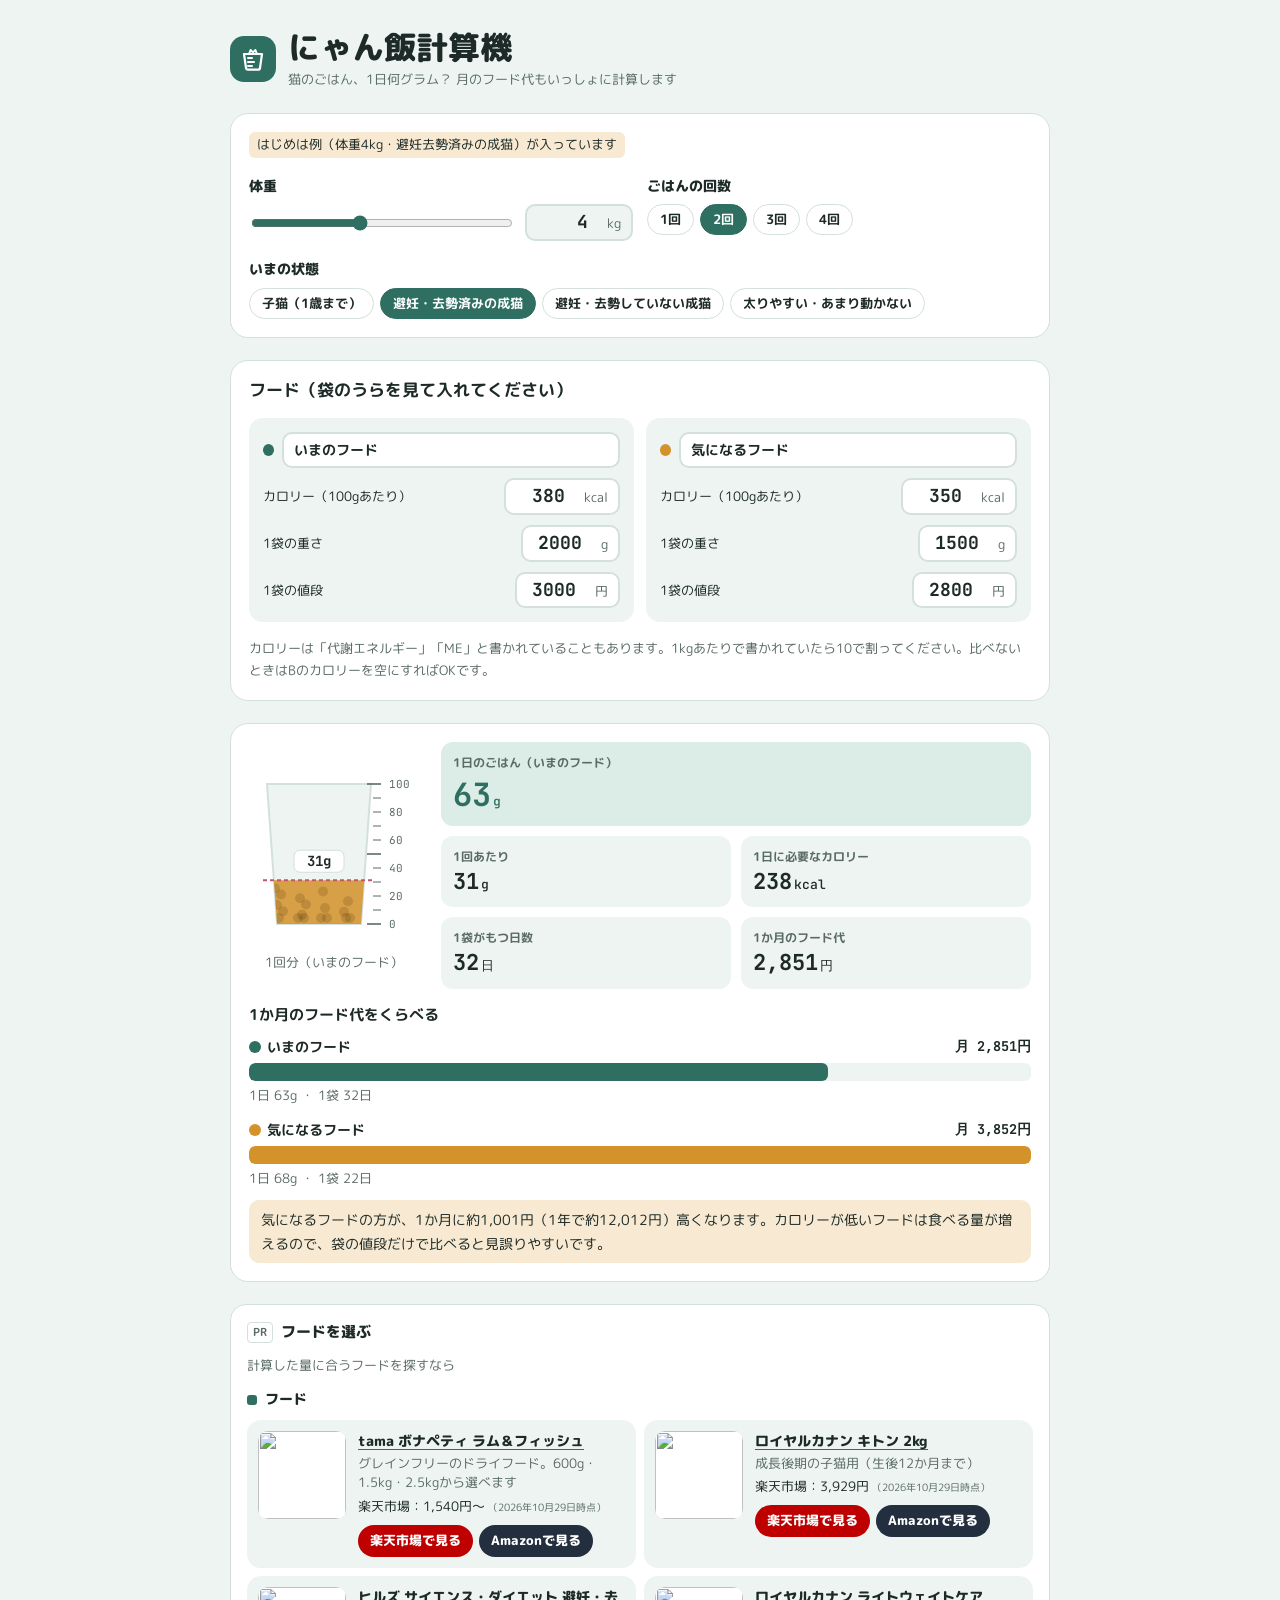
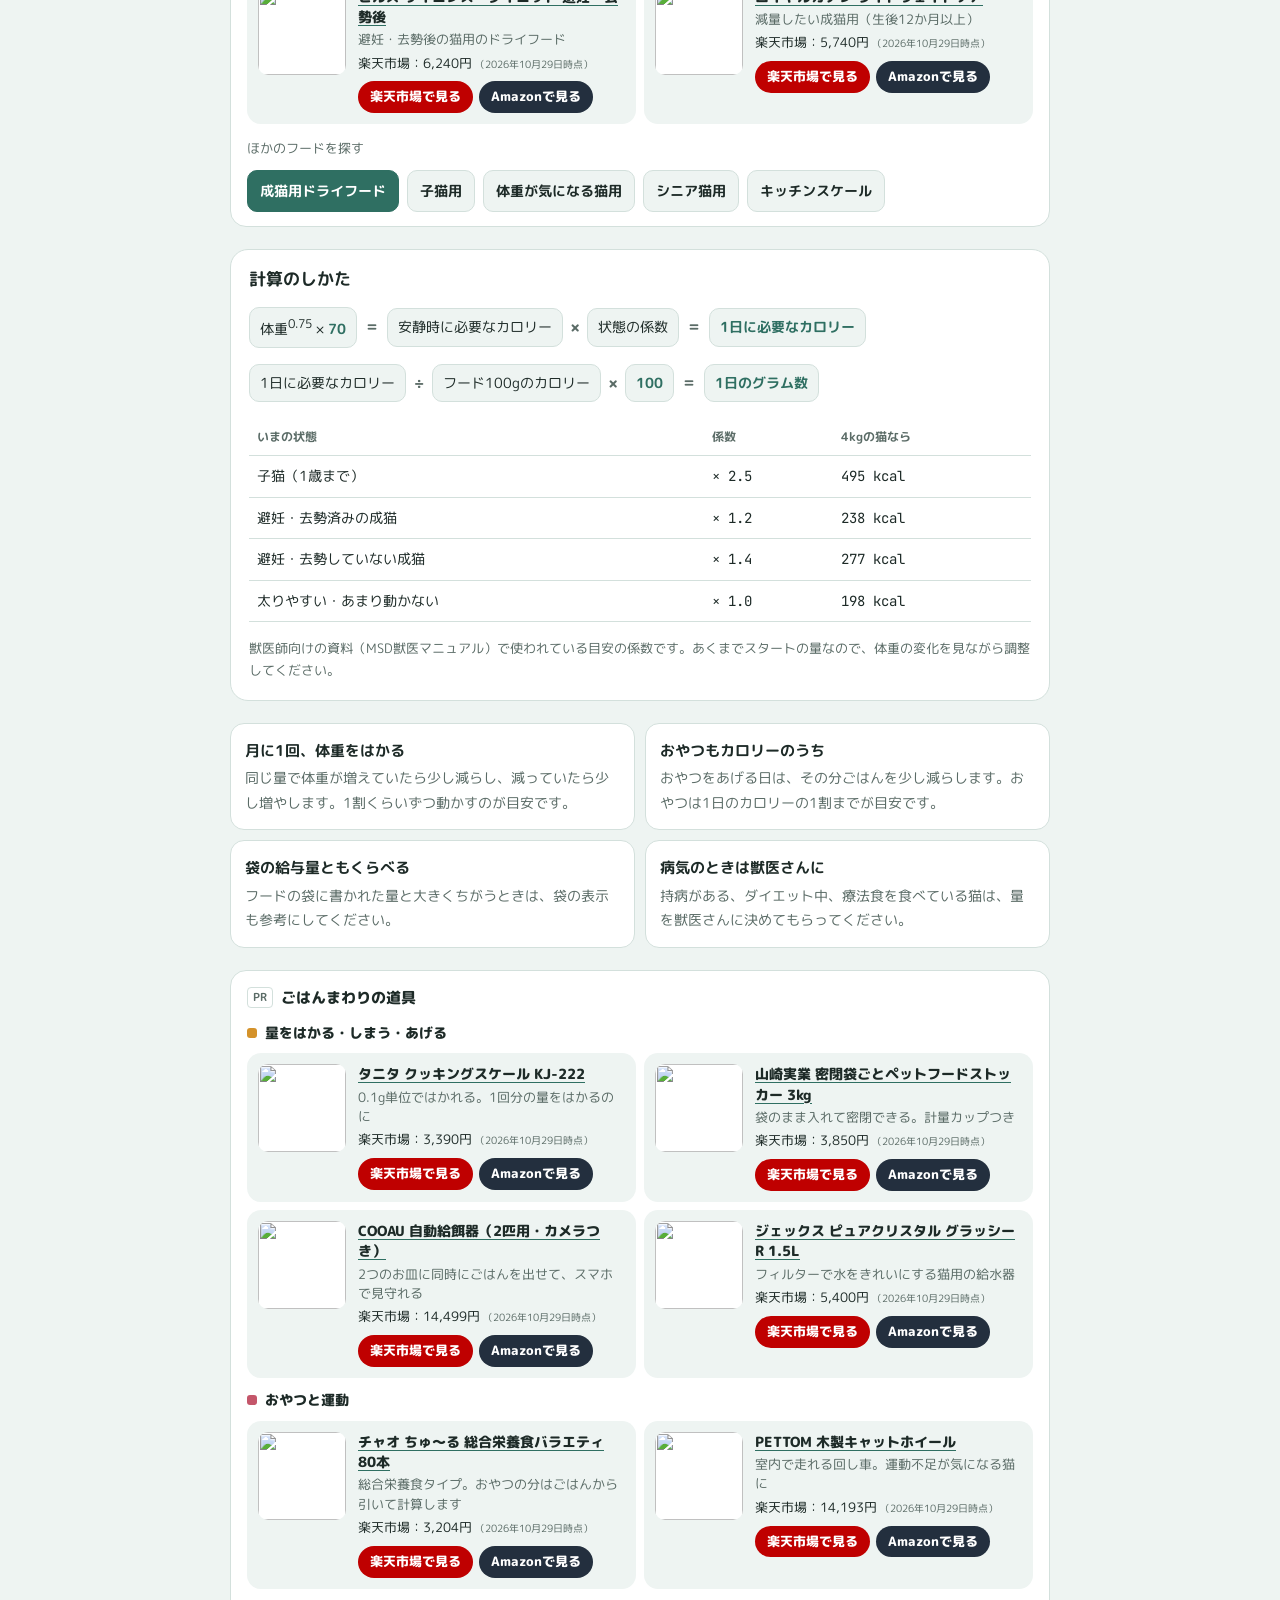
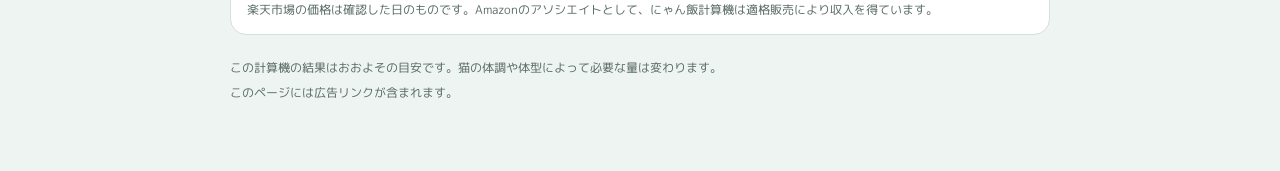
==== commit a88b7573: "Amazonアソシエイトのボタンを追加（サイト登録済み） Co-Authored-By: Claude Opus 5.5 <noreply@anthropic.com> Claude-Session:" ====
--- a/public/index.html
+++ b/public/index.html
@@ -128,6 +128,7 @@
 @media (prefers-reduced-motion:reduce){*{transition:none!important}}
 
 
+
 /*pr-css*/
 .grp{display:flex;flex-direction:column;gap:8px}
 .gt{margin:0;font-weight:800;font-size:14px;display:flex;align-items:center;gap:8px}
@@ -234,7 +235,7 @@
 
   <aside class="pr" aria-label="広告">
     <p class="pr-h"><span class="pr-tag">PR</span>フードを選ぶ</p>
-    <!--pr:food--><p class="small muted" style="margin:0">計算した量に合うフードを探すなら</p><div class="grp"><p class="gt"><i style="background:var(--green)"></i>フード</p><div class="items"><div class="item"><a class="ph" href="https://rpx.a8.net/svt/ejp?a8mat=4BE9CS+98TDHE+2HOM+BWGDT&amp;rakuten=y&amp;a8ejpredirect=https%3A%2F%2Fhb.afl.rakuten.co.jp%2Fhgc%2Fg00u8bu4.2bo11f3d.g00u8bu4.2bo12343%2Fa26100566978_4BE9CS_98TDHE_2HOM_BWGDT%3Fpc%3Dhttps%253A%252F%252Fitem.rakuten.co.jp%252Ftamaone%252Ftac0100270-2500g%252F%26m%3Dhttp%253A%252F%252Fm.rakuten.co.jp%252Ftamaone%252Fi%252F10000183%252F%26rafcid%3Dwsc_i_is_a9f492a7-8ef9-40e2-ab89-4bc43a1ee283" target="_blank" rel="nofollow sponsored noopener"><img src="https://thumbnail.image.rakuten.co.jp/@0_mall/tamaone/cabinet/imgrc0117123806.jpg?_ex=128x128" width="88" height="88" alt="" loading="lazy"></a><div class="tx"><a class="nm" href="https://rpx.a8.net/svt/ejp?a8mat=4BE9CS+98TDHE+2HOM+BWGDT&amp;rakuten=y&amp;a8ejpredirect=https%3A%2F%2Fhb.afl.rakuten.co.jp%2Fhgc%2Fg00u8bu4.2bo11f3d.g00u8bu4.2bo12343%2Fa26100566978_4BE9CS_98TDHE_2HOM_BWGDT%3Fpc%3Dhttps%253A%252F%252Fitem.rakuten.co.jp%252Ftamaone%252Ftac0100270-2500g%252F%26m%3Dhttp%253A%252F%252Fm.rakuten.co.jp%252Ftamaone%252Fi%252F10000183%252F%26rafcid%3Dwsc_i_is_a9f492a7-8ef9-40e2-ab89-4bc43a1ee283" target="_blank" rel="nofollow sponsored noopener">tama ボナペティ ラム＆フィッシュ</a><span class="nt">グレインフリーのドライフード。600g・1.5kg・2.5kgから選べます</span><span class="pc">楽天市場：1,540円〜<small>（2026年10月29日時点）</small></span><span class="bt"><a class="b-rak" href="https://rpx.a8.net/svt/ejp?a8mat=4BE9CS+98TDHE+2HOM+BWGDT&amp;rakuten=y&amp;a8ejpredirect=https%3A%2F%2Fhb.afl.rakuten.co.jp%2Fhgc%2Fg00u8bu4.2bo11f3d.g00u8bu4.2bo12343%2Fa26100566978_4BE9CS_98TDHE_2HOM_BWGDT%3Fpc%3Dhttps%253A%252F%252Fitem.rakuten.co.jp%252Ftamaone%252Ftac0100270-2500g%252F%26m%3Dhttp%253A%252F%252Fm.rakuten.co.jp%252Ftamaone%252Fi%252F10000183%252F%26rafcid%3Dwsc_i_is_a9f492a7-8ef9-40e2-ab89-4bc43a1ee283" target="_blank" rel="nofollow sponsored noopener">楽天市場で見る</a></span></div></div><div class="item"><a class="ph" href="https://rpx.a8.net/svt/ejp?a8mat=4BE9CS+98TDHE+2HOM+BWGDT&amp;rakuten=y&amp;a8ejpredirect=https%3A%2F%2Fhb.afl.rakuten.co.jp%2Fhgc%2Fg00qufs4.2bo115b9.g00qufs4.2bo12f75%2Fa26100566978_4BE9CS_98TDHE_2HOM_BWGDT%3Fpc%3Dhttps%253A%252F%252Fitem.rakuten.co.jp%252F1096dog%252Fw-105158-00-00%252F%26m%3Dhttp%253A%252F%252Fm.rakuten.co.jp%252F1096dog%252Fi%252F10101086%252F%26rafcid%3Dwsc_i_is_a9f492a7-8ef9-40e2-ab89-4bc43a1ee283" target="_blank" rel="nofollow sponsored noopener"><img src="https://thumbnail.image.rakuten.co.jp/@0_mall/1096dog/cabinet/royalcanin_t/royalcanintrial/tokuten/w-105158-00-00.jpg?_ex=128x128" width="88" height="88" alt="" loading="lazy"></a><div class="tx"><a class="nm" href="https://rpx.a8.net/svt/ejp?a8mat=4BE9CS+98TDHE+2HOM+BWGDT&amp;rakuten=y&amp;a8ejpredirect=https%3A%2F%2Fhb.afl.rakuten.co.jp%2Fhgc%2Fg00qufs4.2bo115b9.g00qufs4.2bo12f75%2Fa26100566978_4BE9CS_98TDHE_2HOM_BWGDT%3Fpc%3Dhttps%253A%252F%252Fitem.rakuten.co.jp%252F1096dog%252Fw-105158-00-00%252F%26m%3Dhttp%253A%252F%252Fm.rakuten.co.jp%252F1096dog%252Fi%252F10101086%252F%26rafcid%3Dwsc_i_is_a9f492a7-8ef9-40e2-ab89-4bc43a1ee283" target="_blank" rel="nofollow sponsored noopener">ロイヤルカナン キトン 2kg</a><span class="nt">成長後期の子猫用（生後12か月まで）</span><span class="pc">楽天市場：3,929円<small>（2026年10月29日時点）</small></span><span class="bt"><a class="b-rak" href="https://rpx.a8.net/svt/ejp?a8mat=4BE9CS+98TDHE+2HOM+BWGDT&amp;rakuten=y&amp;a8ejpredirect=https%3A%2F%2Fhb.afl.rakuten.co.jp%2Fhgc%2Fg00qufs4.2bo115b9.g00qufs4.2bo12f75%2Fa26100566978_4BE9CS_98TDHE_2HOM_BWGDT%3Fpc%3Dhttps%253A%252F%252Fitem.rakuten.co.jp%252F1096dog%252Fw-105158-00-00%252F%26m%3Dhttp%253A%252F%252Fm.rakuten.co.jp%252F1096dog%252Fi%252F10101086%252F%26rafcid%3Dwsc_i_is_a9f492a7-8ef9-40e2-ab89-4bc43a1ee283" target="_blank" rel="nofollow sponsored noopener">楽天市場で見る</a></span></div></div><div class="item"><a class="ph" href="https://rpx.a8.net/svt/ejp?a8mat=4BE9CS+98TDHE+2HOM+BWGDT&amp;rakuten=y&amp;a8ejpredirect=https%3A%2F%2Fhb.afl.rakuten.co.jp%2Fhgc%2Fg00u6974.2bo11a13.g00u6974.2bo12689%2Fa26100566978_4BE9CS_98TDHE_2HOM_BWGDT%3Fpc%3Dhttps%253A%252F%252Fitem.rakuten.co.jp%252Fnatural-link9%252F2842-001888%252F%26m%3Dhttp%253A%252F%252Fm.rakuten.co.jp%252Fnatural-link9%252Fi%252F10000856%252F%26rafcid%3Dwsc_i_is_a9f492a7-8ef9-40e2-ab89-4bc43a1ee283" target="_blank" rel="nofollow sponsored noopener"><img src="https://thumbnail.image.rakuten.co.jp/@0_mall/natural-link9/cabinet/amayahoo/imgrc0108012207.jpg?_ex=128x128" width="88" height="88" alt="" loading="lazy"></a><div class="tx"><a class="nm" href="https://rpx.a8.net/svt/ejp?a8mat=4BE9CS+98TDHE+2HOM+BWGDT&amp;rakuten=y&amp;a8ejpredirect=https%3A%2F%2Fhb.afl.rakuten.co.jp%2Fhgc%2Fg00u6974.2bo11a13.g00u6974.2bo12689%2Fa26100566978_4BE9CS_98TDHE_2HOM_BWGDT%3Fpc%3Dhttps%253A%252F%252Fitem.rakuten.co.jp%252Fnatural-link9%252F2842-001888%252F%26m%3Dhttp%253A%252F%252Fm.rakuten.co.jp%252Fnatural-link9%252Fi%252F10000856%252F%26rafcid%3Dwsc_i_is_a9f492a7-8ef9-40e2-ab89-4bc43a1ee283" target="_blank" rel="nofollow sponsored noopener">ヒルズ サイエンス・ダイエット 避妊・去勢後</a><span class="nt">避妊・去勢後の猫用のドライフード</span><span class="pc">楽天市場：6,240円<small>（2026年10月29日時点）</small></span><span class="bt"><a class="b-rak" href="https://rpx.a8.net/svt/ejp?a8mat=4BE9CS+98TDHE+2HOM+BWGDT&amp;rakuten=y&amp;a8ejpredirect=https%3A%2F%2Fhb.afl.rakuten.co.jp%2Fhgc%2Fg00u6974.2bo11a13.g00u6974.2bo12689%2Fa26100566978_4BE9CS_98TDHE_2HOM_BWGDT%3Fpc%3Dhttps%253A%252F%252Fitem.rakuten.co.jp%252Fnatural-link9%252F2842-001888%252F%26m%3Dhttp%253A%252F%252Fm.rakuten.co.jp%252Fnatural-link9%252Fi%252F10000856%252F%26rafcid%3Dwsc_i_is_a9f492a7-8ef9-40e2-ab89-4bc43a1ee283" target="_blank" rel="nofollow sponsored noopener">楽天市場で見る</a></span></div></div><div class="item"><a class="ph" href="https://rpx.a8.net/svt/ejp?a8mat=4BE9CS+98TDHE+2HOM+BWGDT&amp;rakuten=y&amp;a8ejpredirect=https%3A%2F%2Fhb.afl.rakuten.co.jp%2Fhgc%2Fg00u0or4.2bo11fb8.g00u0or4.2bo12c22%2Fa26100566978_4BE9CS_98TDHE_2HOM_BWGDT%3Fpc%3Dhttps%253A%252F%252Fitem.rakuten.co.jp%252Fppp-shop%252F10d1kv2kgb%252F%26m%3Dhttp%253A%252F%252Fm.rakuten.co.jp%252Fppp-shop%252Fi%252F10010432%252F%26rafcid%3Dwsc_i_is_a9f492a7-8ef9-40e2-ab89-4bc43a1ee283" target="_blank" rel="nofollow sponsored noopener"><img src="https://thumbnail.image.rakuten.co.jp/@0_mall/ppp-shop/cabinet/aaapic/systempic005/10d1kv2kgb1.jpg?_ex=128x128" width="88" height="88" alt="" loading="lazy"></a><div class="tx"><a class="nm" href="https://rpx.a8.net/svt/ejp?a8mat=4BE9CS+98TDHE+2HOM+BWGDT&amp;rakuten=y&amp;a8ejpredirect=https%3A%2F%2Fhb.afl.rakuten.co.jp%2Fhgc%2Fg00u0or4.2bo11fb8.g00u0or4.2bo12c22%2Fa26100566978_4BE9CS_98TDHE_2HOM_BWGDT%3Fpc%3Dhttps%253A%252F%252Fitem.rakuten.co.jp%252Fppp-shop%252F10d1kv2kgb%252F%26m%3Dhttp%253A%252F%252Fm.rakuten.co.jp%252Fppp-shop%252Fi%252F10010432%252F%26rafcid%3Dwsc_i_is_a9f492a7-8ef9-40e2-ab89-4bc43a1ee283" target="_blank" rel="nofollow sponsored noopener">ロイヤルカナン ライトウェイトケア</a><span class="nt">減量したい成猫用（生後12か月以上）</span><span class="pc">楽天市場：5,740円<small>（2026年10月29日時点）</small></span><span class="bt"><a class="b-rak" href="https://rpx.a8.net/svt/ejp?a8mat=4BE9CS+98TDHE+2HOM+BWGDT&amp;rakuten=y&amp;a8ejpredirect=https%3A%2F%2Fhb.afl.rakuten.co.jp%2Fhgc%2Fg00u0or4.2bo11fb8.g00u0or4.2bo12c22%2Fa26100566978_4BE9CS_98TDHE_2HOM_BWGDT%3Fpc%3Dhttps%253A%252F%252Fitem.rakuten.co.jp%252Fppp-shop%252F10d1kv2kgb%252F%26m%3Dhttp%253A%252F%252Fm.rakuten.co.jp%252Fppp-shop%252Fi%252F10010432%252F%26rafcid%3Dwsc_i_is_a9f492a7-8ef9-40e2-ab89-4bc43a1ee283" target="_blank" rel="nofollow sponsored noopener">楽天市場で見る</a></span></div></div></div></div><img border="0" width="1" height="1" src="https://www10.a8.net/0.gif?a8mat=4BE9CS+98TDHE+2HOM+BWGDT" alt="" class="px"><p class="small muted" style="margin:4px 0 0">ほかのフードを探す</p><!--/pr:food-->
+    <!--pr:food--><p class="small muted" style="margin:0">計算した量に合うフードを探すなら</p><div class="grp"><p class="gt"><i style="background:var(--green)"></i>フード</p><div class="items"><div class="item"><a class="ph" href="https://rpx.a8.net/svt/ejp?a8mat=4BE9CS+98TDHE+2HOM+BWGDT&amp;rakuten=y&amp;a8ejpredirect=https%3A%2F%2Fhb.afl.rakuten.co.jp%2Fhgc%2Fg00u8bu4.2bo11f3d.g00u8bu4.2bo12343%2Fa26100566978_4BE9CS_98TDHE_2HOM_BWGDT%3Fpc%3Dhttps%253A%252F%252Fitem.rakuten.co.jp%252Ftamaone%252Ftac0100270-2500g%252F%26m%3Dhttp%253A%252F%252Fm.rakuten.co.jp%252Ftamaone%252Fi%252F10000183%252F%26rafcid%3Dwsc_i_is_a9f492a7-8ef9-40e2-ab89-4bc43a1ee283" target="_blank" rel="nofollow sponsored noopener"><img src="https://thumbnail.image.rakuten.co.jp/@0_mall/tamaone/cabinet/imgrc0117123806.jpg?_ex=128x128" width="88" height="88" alt="" loading="lazy"></a><div class="tx"><a class="nm" href="https://rpx.a8.net/svt/ejp?a8mat=4BE9CS+98TDHE+2HOM+BWGDT&amp;rakuten=y&amp;a8ejpredirect=https%3A%2F%2Fhb.afl.rakuten.co.jp%2Fhgc%2Fg00u8bu4.2bo11f3d.g00u8bu4.2bo12343%2Fa26100566978_4BE9CS_98TDHE_2HOM_BWGDT%3Fpc%3Dhttps%253A%252F%252Fitem.rakuten.co.jp%252Ftamaone%252Ftac0100270-2500g%252F%26m%3Dhttp%253A%252F%252Fm.rakuten.co.jp%252Ftamaone%252Fi%252F10000183%252F%26rafcid%3Dwsc_i_is_a9f492a7-8ef9-40e2-ab89-4bc43a1ee283" target="_blank" rel="nofollow sponsored noopener">tama ボナペティ ラム＆フィッシュ</a><span class="nt">グレインフリーのドライフード。600g・1.5kg・2.5kgから選べます</span><span class="pc">楽天市場：1,540円〜<small>（2026年10月29日時点）</small></span><span class="bt"><a class="b-rak" href="https://rpx.a8.net/svt/ejp?a8mat=4BE9CS+98TDHE+2HOM+BWGDT&amp;rakuten=y&amp;a8ejpredirect=https%3A%2F%2Fhb.afl.rakuten.co.jp%2Fhgc%2Fg00u8bu4.2bo11f3d.g00u8bu4.2bo12343%2Fa26100566978_4BE9CS_98TDHE_2HOM_BWGDT%3Fpc%3Dhttps%253A%252F%252Fitem.rakuten.co.jp%252Ftamaone%252Ftac0100270-2500g%252F%26m%3Dhttp%253A%252F%252Fm.rakuten.co.jp%252Ftamaone%252Fi%252F10000183%252F%26rafcid%3Dwsc_i_is_a9f492a7-8ef9-40e2-ab89-4bc43a1ee283" target="_blank" rel="nofollow sponsored noopener">楽天市場で見る</a><a class="b-amz" href="https://www.amazon.co.jp/dp/B0DT44V818?tag=gligla-22" target="_blank" rel="nofollow sponsored noopener">Amazonで見る</a></span></div></div><div class="item"><a class="ph" href="https://rpx.a8.net/svt/ejp?a8mat=4BE9CS+98TDHE+2HOM+BWGDT&amp;rakuten=y&amp;a8ejpredirect=https%3A%2F%2Fhb.afl.rakuten.co.jp%2Fhgc%2Fg00qufs4.2bo115b9.g00qufs4.2bo12f75%2Fa26100566978_4BE9CS_98TDHE_2HOM_BWGDT%3Fpc%3Dhttps%253A%252F%252Fitem.rakuten.co.jp%252F1096dog%252Fw-105158-00-00%252F%26m%3Dhttp%253A%252F%252Fm.rakuten.co.jp%252F1096dog%252Fi%252F10101086%252F%26rafcid%3Dwsc_i_is_a9f492a7-8ef9-40e2-ab89-4bc43a1ee283" target="_blank" rel="nofollow sponsored noopener"><img src="https://thumbnail.image.rakuten.co.jp/@0_mall/1096dog/cabinet/royalcanin_t/royalcanintrial/tokuten/w-105158-00-00.jpg?_ex=128x128" width="88" height="88" alt="" loading="lazy"></a><div class="tx"><a class="nm" href="https://rpx.a8.net/svt/ejp?a8mat=4BE9CS+98TDHE+2HOM+BWGDT&amp;rakuten=y&amp;a8ejpredirect=https%3A%2F%2Fhb.afl.rakuten.co.jp%2Fhgc%2Fg00qufs4.2bo115b9.g00qufs4.2bo12f75%2Fa26100566978_4BE9CS_98TDHE_2HOM_BWGDT%3Fpc%3Dhttps%253A%252F%252Fitem.rakuten.co.jp%252F1096dog%252Fw-105158-00-00%252F%26m%3Dhttp%253A%252F%252Fm.rakuten.co.jp%252F1096dog%252Fi%252F10101086%252F%26rafcid%3Dwsc_i_is_a9f492a7-8ef9-40e2-ab89-4bc43a1ee283" target="_blank" rel="nofollow sponsored noopener">ロイヤルカナン キトン 2kg</a><span class="nt">成長後期の子猫用（生後12か月まで）</span><span class="pc">楽天市場：3,929円<small>（2026年10月29日時点）</small></span><span class="bt"><a class="b-rak" href="https://rpx.a8.net/svt/ejp?a8mat=4BE9CS+98TDHE+2HOM+BWGDT&amp;rakuten=y&amp;a8ejpredirect=https%3A%2F%2Fhb.afl.rakuten.co.jp%2Fhgc%2Fg00qufs4.2bo115b9.g00qufs4.2bo12f75%2Fa26100566978_4BE9CS_98TDHE_2HOM_BWGDT%3Fpc%3Dhttps%253A%252F%252Fitem.rakuten.co.jp%252F1096dog%252Fw-105158-00-00%252F%26m%3Dhttp%253A%252F%252Fm.rakuten.co.jp%252F1096dog%252Fi%252F10101086%252F%26rafcid%3Dwsc_i_is_a9f492a7-8ef9-40e2-ab89-4bc43a1ee283" target="_blank" rel="nofollow sponsored noopener">楽天市場で見る</a><a class="b-amz" href="https://www.amazon.co.jp/dp/B000OLFXRU?tag=gligla-22" target="_blank" rel="nofollow sponsored noopener">Amazonで見る</a></span></div></div><div class="item"><a class="ph" href="https://rpx.a8.net/svt/ejp?a8mat=4BE9CS+98TDHE+2HOM+BWGDT&amp;rakuten=y&amp;a8ejpredirect=https%3A%2F%2Fhb.afl.rakuten.co.jp%2Fhgc%2Fg00u6974.2bo11a13.g00u6974.2bo12689%2Fa26100566978_4BE9CS_98TDHE_2HOM_BWGDT%3Fpc%3Dhttps%253A%252F%252Fitem.rakuten.co.jp%252Fnatural-link9%252F2842-001888%252F%26m%3Dhttp%253A%252F%252Fm.rakuten.co.jp%252Fnatural-link9%252Fi%252F10000856%252F%26rafcid%3Dwsc_i_is_a9f492a7-8ef9-40e2-ab89-4bc43a1ee283" target="_blank" rel="nofollow sponsored noopener"><img src="https://thumbnail.image.rakuten.co.jp/@0_mall/natural-link9/cabinet/amayahoo/imgrc0108012207.jpg?_ex=128x128" width="88" height="88" alt="" loading="lazy"></a><div class="tx"><a class="nm" href="https://rpx.a8.net/svt/ejp?a8mat=4BE9CS+98TDHE+2HOM+BWGDT&amp;rakuten=y&amp;a8ejpredirect=https%3A%2F%2Fhb.afl.rakuten.co.jp%2Fhgc%2Fg00u6974.2bo11a13.g00u6974.2bo12689%2Fa26100566978_4BE9CS_98TDHE_2HOM_BWGDT%3Fpc%3Dhttps%253A%252F%252Fitem.rakuten.co.jp%252Fnatural-link9%252F2842-001888%252F%26m%3Dhttp%253A%252F%252Fm.rakuten.co.jp%252Fnatural-link9%252Fi%252F10000856%252F%26rafcid%3Dwsc_i_is_a9f492a7-8ef9-40e2-ab89-4bc43a1ee283" target="_blank" rel="nofollow sponsored noopener">ヒルズ サイエンス・ダイエット 避妊・去勢後</a><span class="nt">避妊・去勢後の猫用のドライフード</span><span class="pc">楽天市場：6,240円<small>（2026年10月29日時点）</small></span><span class="bt"><a class="b-rak" href="https://rpx.a8.net/svt/ejp?a8mat=4BE9CS+98TDHE+2HOM+BWGDT&amp;rakuten=y&amp;a8ejpredirect=https%3A%2F%2Fhb.afl.rakuten.co.jp%2Fhgc%2Fg00u6974.2bo11a13.g00u6974.2bo12689%2Fa26100566978_4BE9CS_98TDHE_2HOM_BWGDT%3Fpc%3Dhttps%253A%252F%252Fitem.rakuten.co.jp%252Fnatural-link9%252F2842-001888%252F%26m%3Dhttp%253A%252F%252Fm.rakuten.co.jp%252Fnatural-link9%252Fi%252F10000856%252F%26rafcid%3Dwsc_i_is_a9f492a7-8ef9-40e2-ab89-4bc43a1ee283" target="_blank" rel="nofollow sponsored noopener">楽天市場で見る</a><a class="b-amz" href="https://www.amazon.co.jp/dp/B00O8IE2UO?tag=gligla-22" target="_blank" rel="nofollow sponsored noopener">Amazonで見る</a></span></div></div><div class="item"><a class="ph" href="https://rpx.a8.net/svt/ejp?a8mat=4BE9CS+98TDHE+2HOM+BWGDT&amp;rakuten=y&amp;a8ejpredirect=https%3A%2F%2Fhb.afl.rakuten.co.jp%2Fhgc%2Fg00u0or4.2bo11fb8.g00u0or4.2bo12c22%2Fa26100566978_4BE9CS_98TDHE_2HOM_BWGDT%3Fpc%3Dhttps%253A%252F%252Fitem.rakuten.co.jp%252Fppp-shop%252F10d1kv2kgb%252F%26m%3Dhttp%253A%252F%252Fm.rakuten.co.jp%252Fppp-shop%252Fi%252F10010432%252F%26rafcid%3Dwsc_i_is_a9f492a7-8ef9-40e2-ab89-4bc43a1ee283" target="_blank" rel="nofollow sponsored noopener"><img src="https://thumbnail.image.rakuten.co.jp/@0_mall/ppp-shop/cabinet/aaapic/systempic005/10d1kv2kgb1.jpg?_ex=128x128" width="88" height="88" alt="" loading="lazy"></a><div class="tx"><a class="nm" href="https://rpx.a8.net/svt/ejp?a8mat=4BE9CS+98TDHE+2HOM+BWGDT&amp;rakuten=y&amp;a8ejpredirect=https%3A%2F%2Fhb.afl.rakuten.co.jp%2Fhgc%2Fg00u0or4.2bo11fb8.g00u0or4.2bo12c22%2Fa26100566978_4BE9CS_98TDHE_2HOM_BWGDT%3Fpc%3Dhttps%253A%252F%252Fitem.rakuten.co.jp%252Fppp-shop%252F10d1kv2kgb%252F%26m%3Dhttp%253A%252F%252Fm.rakuten.co.jp%252Fppp-shop%252Fi%252F10010432%252F%26rafcid%3Dwsc_i_is_a9f492a7-8ef9-40e2-ab89-4bc43a1ee283" target="_blank" rel="nofollow sponsored noopener">ロイヤルカナン ライトウェイトケア</a><span class="nt">減量したい成猫用（生後12か月以上）</span><span class="pc">楽天市場：5,740円<small>（2026年10月29日時点）</small></span><span class="bt"><a class="b-rak" href="https://rpx.a8.net/svt/ejp?a8mat=4BE9CS+98TDHE+2HOM+BWGDT&amp;rakuten=y&amp;a8ejpredirect=https%3A%2F%2Fhb.afl.rakuten.co.jp%2Fhgc%2Fg00u0or4.2bo11fb8.g00u0or4.2bo12c22%2Fa26100566978_4BE9CS_98TDHE_2HOM_BWGDT%3Fpc%3Dhttps%253A%252F%252Fitem.rakuten.co.jp%252Fppp-shop%252F10d1kv2kgb%252F%26m%3Dhttp%253A%252F%252Fm.rakuten.co.jp%252Fppp-shop%252Fi%252F10010432%252F%26rafcid%3Dwsc_i_is_a9f492a7-8ef9-40e2-ab89-4bc43a1ee283" target="_blank" rel="nofollow sponsored noopener">楽天市場で見る</a><a class="b-amz" href="https://www.amazon.co.jp/dp/B0D1KV2KGB?tag=gligla-22" target="_blank" rel="nofollow sponsored noopener">Amazonで見る</a></span></div></div></div></div><img border="0" width="1" height="1" src="https://www10.a8.net/0.gif?a8mat=4BE9CS+98TDHE+2HOM+BWGDT" alt="" class="px"><p class="small muted" style="margin:4px 0 0">ほかのフードを探す</p><!--/pr:food-->
     <div class="links" id="shopLinks"></div><img border="0" width="1" height="1" src="https://www16.a8.net/0.gif?a8mat=4BE9CS+98TDHE+2HOM+BW8O1" alt="" class="px">
   </aside>
 
@@ -260,7 +261,7 @@
     <div class="tip"><b>病気のときは獣医さんに</b><p>持病がある、ダイエット中、療法食を食べている猫は、量を獣医さんに決めてもらってください。</p></div>
   </div>
 
-<!--pr:tools--><aside class="pr" aria-label="広告"><p class="pr-h"><span class="pr-tag">PR</span>ごはんまわりの道具</p><div class="grp"><p class="gt"><i style="background:var(--kibble)"></i>量をはかる・しまう・あげる</p><div class="items"><div class="item"><a class="ph" href="https://rpx.a8.net/svt/ejp?a8mat=4BE9CS+98TDHE+2HOM+BWGDT&amp;rakuten=y&amp;a8ejpredirect=https%3A%2F%2Fhb.afl.rakuten.co.jp%2Fhgc%2Fg00r1364.2bo113ce.g00r1364.2bo12c5e%2Fa26100566978_4BE9CS_98TDHE_2HOM_BWGDT%3Fpc%3Dhttps%253A%252F%252Fitem.rakuten.co.jp%252Frakuten24%252F4904785191501%252F%26m%3Dhttp%253A%252F%252Fm.rakuten.co.jp%252Frakuten24%252Fi%252F11276123%252F%26rafcid%3Dwsc_i_is_a9f492a7-8ef9-40e2-ab89-4bc43a1ee283" target="_blank" rel="nofollow sponsored noopener"><img src="https://thumbnail.image.rakuten.co.jp/@0_mall/rakuten24/cabinet/501/4904785191501.jpg?_ex=128x128" width="88" height="88" alt="" loading="lazy"></a><div class="tx"><a class="nm" href="https://rpx.a8.net/svt/ejp?a8mat=4BE9CS+98TDHE+2HOM+BWGDT&amp;rakuten=y&amp;a8ejpredirect=https%3A%2F%2Fhb.afl.rakuten.co.jp%2Fhgc%2Fg00r1364.2bo113ce.g00r1364.2bo12c5e%2Fa26100566978_4BE9CS_98TDHE_2HOM_BWGDT%3Fpc%3Dhttps%253A%252F%252Fitem.rakuten.co.jp%252Frakuten24%252F4904785191501%252F%26m%3Dhttp%253A%252F%252Fm.rakuten.co.jp%252Frakuten24%252Fi%252F11276123%252F%26rafcid%3Dwsc_i_is_a9f492a7-8ef9-40e2-ab89-4bc43a1ee283" target="_blank" rel="nofollow sponsored noopener">タニタ クッキングスケール KJ-222</a><span class="nt">0.1g単位ではかれる。1回分の量をはかるのに</span><span class="pc">楽天市場：3,390円<small>（2026年10月29日時点）</small></span><span class="bt"><a class="b-rak" href="https://rpx.a8.net/svt/ejp?a8mat=4BE9CS+98TDHE+2HOM+BWGDT&amp;rakuten=y&amp;a8ejpredirect=https%3A%2F%2Fhb.afl.rakuten.co.jp%2Fhgc%2Fg00r1364.2bo113ce.g00r1364.2bo12c5e%2Fa26100566978_4BE9CS_98TDHE_2HOM_BWGDT%3Fpc%3Dhttps%253A%252F%252Fitem.rakuten.co.jp%252Frakuten24%252F4904785191501%252F%26m%3Dhttp%253A%252F%252Fm.rakuten.co.jp%252Frakuten24%252Fi%252F11276123%252F%26rafcid%3Dwsc_i_is_a9f492a7-8ef9-40e2-ab89-4bc43a1ee283" target="_blank" rel="nofollow sponsored noopener">楽天市場で見る</a></span></div></div><div class="item"><a class="ph" href="https://rpx.a8.net/svt/ejp?a8mat=4BE9CS+98TDHE+2HOM+BWGDT&amp;rakuten=y&amp;a8ejpredirect=https%3A%2F%2Fhb.afl.rakuten.co.jp%2Fhgc%2Fg00rrql4.2bo11af7.g00rrql4.2bo124be%2Fa26100566978_4BE9CS_98TDHE_2HOM_BWGDT%3Fpc%3Dhttps%253A%252F%252Fitem.rakuten.co.jp%252Fkaguzaku%252Fyj-5613%252F%26m%3Dhttp%253A%252F%252Fm.rakuten.co.jp%252Fkaguzaku%252Fi%252F10007763%252F%26rafcid%3Dwsc_i_is_a9f492a7-8ef9-40e2-ab89-4bc43a1ee283" target="_blank" rel="nofollow sponsored noopener"><img src="https://thumbnail.image.rakuten.co.jp/@0_mall/kaguzaku/cabinet/01023319k/04410742k/07432811/yj-5613_sam01k.jpg?_ex=128x128" width="88" height="88" alt="" loading="lazy"></a><div class="tx"><a class="nm" href="https://rpx.a8.net/svt/ejp?a8mat=4BE9CS+98TDHE+2HOM+BWGDT&amp;rakuten=y&amp;a8ejpredirect=https%3A%2F%2Fhb.afl.rakuten.co.jp%2Fhgc%2Fg00rrql4.2bo11af7.g00rrql4.2bo124be%2Fa26100566978_4BE9CS_98TDHE_2HOM_BWGDT%3Fpc%3Dhttps%253A%252F%252Fitem.rakuten.co.jp%252Fkaguzaku%252Fyj-5613%252F%26m%3Dhttp%253A%252F%252Fm.rakuten.co.jp%252Fkaguzaku%252Fi%252F10007763%252F%26rafcid%3Dwsc_i_is_a9f492a7-8ef9-40e2-ab89-4bc43a1ee283" target="_blank" rel="nofollow sponsored noopener">山崎実業 密閉袋ごとペットフードストッカー 3kg</a><span class="nt">袋のまま入れて密閉できる。計量カップつき</span><span class="pc">楽天市場：3,850円<small>（2026年10月29日時点）</small></span><span class="bt"><a class="b-rak" href="https://rpx.a8.net/svt/ejp?a8mat=4BE9CS+98TDHE+2HOM+BWGDT&amp;rakuten=y&amp;a8ejpredirect=https%3A%2F%2Fhb.afl.rakuten.co.jp%2Fhgc%2Fg00rrql4.2bo11af7.g00rrql4.2bo124be%2Fa26100566978_4BE9CS_98TDHE_2HOM_BWGDT%3Fpc%3Dhttps%253A%252F%252Fitem.rakuten.co.jp%252Fkaguzaku%252Fyj-5613%252F%26m%3Dhttp%253A%252F%252Fm.rakuten.co.jp%252Fkaguzaku%252Fi%252F10007763%252F%26rafcid%3Dwsc_i_is_a9f492a7-8ef9-40e2-ab89-4bc43a1ee283" target="_blank" rel="nofollow sponsored noopener">楽天市場で見る</a></span></div></div><div class="item"><a class="ph" href="https://rpx.a8.net/svt/ejp?a8mat=4BE9CS+98TDHE+2HOM+BWGDT&amp;rakuten=y&amp;a8ejpredirect=https%3A%2F%2Fhb.afl.rakuten.co.jp%2Fhgc%2Fg00twkn4.2bo11933.g00twkn4.2bo12fc6%2Fa26100566978_4BE9CS_98TDHE_2HOM_BWGDT%3Fpc%3Dhttps%253A%252F%252Fitem.rakuten.co.jp%252Flighting%252Facf200w%252F%26m%3Dhttp%253A%252F%252Fm.rakuten.co.jp%252Flighting%252Fi%252F10000401%252F%26rafcid%3Dwsc_i_is_a9f492a7-8ef9-40e2-ab89-4bc43a1ee283" target="_blank" rel="nofollow sponsored noopener"><img src="https://thumbnail.image.rakuten.co.jp/@0_mall/lighting/cabinet/11099920/178.jpg?_ex=128x128" width="88" height="88" alt="" loading="lazy"></a><div class="tx"><a class="nm" href="https://rpx.a8.net/svt/ejp?a8mat=4BE9CS+98TDHE+2HOM+BWGDT&amp;rakuten=y&amp;a8ejpredirect=https%3A%2F%2Fhb.afl.rakuten.co.jp%2Fhgc%2Fg00twkn4.2bo11933.g00twkn4.2bo12fc6%2Fa26100566978_4BE9CS_98TDHE_2HOM_BWGDT%3Fpc%3Dhttps%253A%252F%252Fitem.rakuten.co.jp%252Flighting%252Facf200w%252F%26m%3Dhttp%253A%252F%252Fm.rakuten.co.jp%252Flighting%252Fi%252F10000401%252F%26rafcid%3Dwsc_i_is_a9f492a7-8ef9-40e2-ab89-4bc43a1ee283" target="_blank" rel="nofollow sponsored noopener">COOAU 自動給餌器（2匹用・カメラつき）</a><span class="nt">2つのお皿に同時にごはんを出せて、スマホで見守れる</span><span class="pc">楽天市場：14,499円<small>（2026年10月29日時点）</small></span><span class="bt"><a class="b-rak" href="https://rpx.a8.net/svt/ejp?a8mat=4BE9CS+98TDHE+2HOM+BWGDT&amp;rakuten=y&amp;a8ejpredirect=https%3A%2F%2Fhb.afl.rakuten.co.jp%2Fhgc%2Fg00twkn4.2bo11933.g00twkn4.2bo12fc6%2Fa26100566978_4BE9CS_98TDHE_2HOM_BWGDT%3Fpc%3Dhttps%253A%252F%252Fitem.rakuten.co.jp%252Flighting%252Facf200w%252F%26m%3Dhttp%253A%252F%252Fm.rakuten.co.jp%252Flighting%252Fi%252F10000401%252F%26rafcid%3Dwsc_i_is_a9f492a7-8ef9-40e2-ab89-4bc43a1ee283" target="_blank" rel="nofollow sponsored noopener">楽天市場で見る</a></span></div></div><div class="item"><a class="ph" href="https://rpx.a8.net/svt/ejp?a8mat=4BE9CS+98TDHE+2HOM+BWGDT&amp;rakuten=y&amp;a8ejpredirect=https%3A%2F%2Fhb.afl.rakuten.co.jp%2Fhgc%2Fg00u09g4.2bo116e4.g00u09g4.2bo1246e%2Fa26100566978_4BE9CS_98TDHE_2HOM_BWGDT%3Fpc%3Dhttps%253A%252F%252Fitem.rakuten.co.jp%252Fcocosmile-online%252F4972547928139%252F%26m%3Dhttp%253A%252F%252Fm.rakuten.co.jp%252Fcocosmile-online%252Fi%252F10002020%252F%26rafcid%3Dwsc_i_is_a9f492a7-8ef9-40e2-ab89-4bc43a1ee283" target="_blank" rel="nofollow sponsored noopener"><img src="https://thumbnail.image.rakuten.co.jp/@0_mall/cocosmile-online/cabinet/08236211/08327419/11747469/new928139-1.jpg?_ex=128x128" width="88" height="88" alt="" loading="lazy"></a><div class="tx"><a class="nm" href="https://rpx.a8.net/svt/ejp?a8mat=4BE9CS+98TDHE+2HOM+BWGDT&amp;rakuten=y&amp;a8ejpredirect=https%3A%2F%2Fhb.afl.rakuten.co.jp%2Fhgc%2Fg00u09g4.2bo116e4.g00u09g4.2bo1246e%2Fa26100566978_4BE9CS_98TDHE_2HOM_BWGDT%3Fpc%3Dhttps%253A%252F%252Fitem.rakuten.co.jp%252Fcocosmile-online%252F4972547928139%252F%26m%3Dhttp%253A%252F%252Fm.rakuten.co.jp%252Fcocosmile-online%252Fi%252F10002020%252F%26rafcid%3Dwsc_i_is_a9f492a7-8ef9-40e2-ab89-4bc43a1ee283" target="_blank" rel="nofollow sponsored noopener">ジェックス ピュアクリスタル グラッシーR 1.5L</a><span class="nt">フィルターで水をきれいにする猫用の給水器</span><span class="pc">楽天市場：5,400円<small>（2026年10月29日時点）</small></span><span class="bt"><a class="b-rak" href="https://rpx.a8.net/svt/ejp?a8mat=4BE9CS+98TDHE+2HOM+BWGDT&amp;rakuten=y&amp;a8ejpredirect=https%3A%2F%2Fhb.afl.rakuten.co.jp%2Fhgc%2Fg00u09g4.2bo116e4.g00u09g4.2bo1246e%2Fa26100566978_4BE9CS_98TDHE_2HOM_BWGDT%3Fpc%3Dhttps%253A%252F%252Fitem.rakuten.co.jp%252Fcocosmile-online%252F4972547928139%252F%26m%3Dhttp%253A%252F%252Fm.rakuten.co.jp%252Fcocosmile-online%252Fi%252F10002020%252F%26rafcid%3Dwsc_i_is_a9f492a7-8ef9-40e2-ab89-4bc43a1ee283" target="_blank" rel="nofollow sponsored noopener">楽天市場で見る</a></span></div></div></div></div><div class="grp"><p class="gt"><i style="background:var(--rose)"></i>おやつと運動</p><div class="items"><div class="item"><a class="ph" href="https://rpx.a8.net/svt/ejp?a8mat=4BE9CS+98TDHE+2HOM+BWGDT&amp;rakuten=y&amp;a8ejpredirect=https%3A%2F%2Fhb.afl.rakuten.co.jp%2Fhgc%2Fg00ugyn4.2bo115dc.g00ugyn4.2bo127a7%2Fa26100566978_4BE9CS_98TDHE_2HOM_BWGDT%3Fpc%3Dhttps%253A%252F%252Fitem.rakuten.co.jp%252Frakutensokuhaimart%252F4901133875649%252F%26m%3Dhttp%253A%252F%252Fm.rakuten.co.jp%252Frakutensokuhaimart%252Fi%252F10037036%252F%26rafcid%3Dwsc_i_is_a9f492a7-8ef9-40e2-ab89-4bc43a1ee283" target="_blank" rel="nofollow sponsored noopener"><img src="https://thumbnail.image.rakuten.co.jp/@0_mall/rakutensokuhaimart/cabinet/rakuten24/649/4901133875649.jpg?_ex=128x128" width="88" height="88" alt="" loading="lazy"></a><div class="tx"><a class="nm" href="https://rpx.a8.net/svt/ejp?a8mat=4BE9CS+98TDHE+2HOM+BWGDT&amp;rakuten=y&amp;a8ejpredirect=https%3A%2F%2Fhb.afl.rakuten.co.jp%2Fhgc%2Fg00ugyn4.2bo115dc.g00ugyn4.2bo127a7%2Fa26100566978_4BE9CS_98TDHE_2HOM_BWGDT%3Fpc%3Dhttps%253A%252F%252Fitem.rakuten.co.jp%252Frakutensokuhaimart%252F4901133875649%252F%26m%3Dhttp%253A%252F%252Fm.rakuten.co.jp%252Frakutensokuhaimart%252Fi%252F10037036%252F%26rafcid%3Dwsc_i_is_a9f492a7-8ef9-40e2-ab89-4bc43a1ee283" target="_blank" rel="nofollow sponsored noopener">チャオ ちゅ〜る 総合栄養食バラエティ 80本</a><span class="nt">総合栄養食タイプ。おやつの分はごはんから引いて計算します</span><span class="pc">楽天市場：3,204円<small>（2026年10月29日時点）</small></span><span class="bt"><a class="b-rak" href="https://rpx.a8.net/svt/ejp?a8mat=4BE9CS+98TDHE+2HOM+BWGDT&amp;rakuten=y&amp;a8ejpredirect=https%3A%2F%2Fhb.afl.rakuten.co.jp%2Fhgc%2Fg00ugyn4.2bo115dc.g00ugyn4.2bo127a7%2Fa26100566978_4BE9CS_98TDHE_2HOM_BWGDT%3Fpc%3Dhttps%253A%252F%252Fitem.rakuten.co.jp%252Frakutensokuhaimart%252F4901133875649%252F%26m%3Dhttp%253A%252F%252Fm.rakuten.co.jp%252Frakutensokuhaimart%252Fi%252F10037036%252F%26rafcid%3Dwsc_i_is_a9f492a7-8ef9-40e2-ab89-4bc43a1ee283" target="_blank" rel="nofollow sponsored noopener">楽天市場で見る</a></span></div></div><div class="item"><a class="ph" href="https://rpx.a8.net/svt/ejp?a8mat=4BE9CS+98TDHE+2HOM+BWGDT&amp;rakuten=y&amp;a8ejpredirect=https%3A%2F%2Fhb.afl.rakuten.co.jp%2Fhgc%2Fg00uq0b4.2bo11334.g00uq0b4.2bo12981%2Fa26100566978_4BE9CS_98TDHE_2HOM_BWGDT%3Fpc%3Dhttps%253A%252F%252Fitem.rakuten.co.jp%252Fcrestshop%252F0639520260602%252F%26m%3Dhttp%253A%252F%252Fm.rakuten.co.jp%252Fcrestshop%252Fi%252F10044263%252F%26rafcid%3Dwsc_i_is_a9f492a7-8ef9-40e2-ab89-4bc43a1ee283" target="_blank" rel="nofollow sponsored noopener"><img src="https://thumbnail.image.rakuten.co.jp/@0_mall/crestshop/cabinet/y_tool_convert39/21c406492a376_01.jpg?_ex=128x128" width="88" height="88" alt="" loading="lazy"></a><div class="tx"><a class="nm" href="https://rpx.a8.net/svt/ejp?a8mat=4BE9CS+98TDHE+2HOM+BWGDT&amp;rakuten=y&amp;a8ejpredirect=https%3A%2F%2Fhb.afl.rakuten.co.jp%2Fhgc%2Fg00uq0b4.2bo11334.g00uq0b4.2bo12981%2Fa26100566978_4BE9CS_98TDHE_2HOM_BWGDT%3Fpc%3Dhttps%253A%252F%252Fitem.rakuten.co.jp%252Fcrestshop%252F0639520260602%252F%26m%3Dhttp%253A%252F%252Fm.rakuten.co.jp%252Fcrestshop%252Fi%252F10044263%252F%26rafcid%3Dwsc_i_is_a9f492a7-8ef9-40e2-ab89-4bc43a1ee283" target="_blank" rel="nofollow sponsored noopener">PETTOM 木製キャットホイール</a><span class="nt">室内で走れる回し車。運動不足が気になる猫に</span><span class="pc">楽天市場：14,193円<small>（2026年10月29日時点）</small></span><span class="bt"><a class="b-rak" href="https://rpx.a8.net/svt/ejp?a8mat=4BE9CS+98TDHE+2HOM+BWGDT&amp;rakuten=y&amp;a8ejpredirect=https%3A%2F%2Fhb.afl.rakuten.co.jp%2Fhgc%2Fg00uq0b4.2bo11334.g00uq0b4.2bo12981%2Fa26100566978_4BE9CS_98TDHE_2HOM_BWGDT%3Fpc%3Dhttps%253A%252F%252Fitem.rakuten.co.jp%252Fcrestshop%252F0639520260602%252F%26m%3Dhttp%253A%252F%252Fm.rakuten.co.jp%252Fcrestshop%252Fi%252F10044263%252F%26rafcid%3Dwsc_i_is_a9f492a7-8ef9-40e2-ab89-4bc43a1ee283" target="_blank" rel="nofollow sponsored noopener">楽天市場で見る</a></span></div></div></div></div><p class="pr-note">楽天市場の価格は確認した日のものです。</p></aside><!--/pr:tools-->
+<!--pr:tools--><aside class="pr" aria-label="広告"><p class="pr-h"><span class="pr-tag">PR</span>ごはんまわりの道具</p><div class="grp"><p class="gt"><i style="background:var(--kibble)"></i>量をはかる・しまう・あげる</p><div class="items"><div class="item"><a class="ph" href="https://rpx.a8.net/svt/ejp?a8mat=4BE9CS+98TDHE+2HOM+BWGDT&amp;rakuten=y&amp;a8ejpredirect=https%3A%2F%2Fhb.afl.rakuten.co.jp%2Fhgc%2Fg00r1364.2bo113ce.g00r1364.2bo12c5e%2Fa26100566978_4BE9CS_98TDHE_2HOM_BWGDT%3Fpc%3Dhttps%253A%252F%252Fitem.rakuten.co.jp%252Frakuten24%252F4904785191501%252F%26m%3Dhttp%253A%252F%252Fm.rakuten.co.jp%252Frakuten24%252Fi%252F11276123%252F%26rafcid%3Dwsc_i_is_a9f492a7-8ef9-40e2-ab89-4bc43a1ee283" target="_blank" rel="nofollow sponsored noopener"><img src="https://thumbnail.image.rakuten.co.jp/@0_mall/rakuten24/cabinet/501/4904785191501.jpg?_ex=128x128" width="88" height="88" alt="" loading="lazy"></a><div class="tx"><a class="nm" href="https://rpx.a8.net/svt/ejp?a8mat=4BE9CS+98TDHE+2HOM+BWGDT&amp;rakuten=y&amp;a8ejpredirect=https%3A%2F%2Fhb.afl.rakuten.co.jp%2Fhgc%2Fg00r1364.2bo113ce.g00r1364.2bo12c5e%2Fa26100566978_4BE9CS_98TDHE_2HOM_BWGDT%3Fpc%3Dhttps%253A%252F%252Fitem.rakuten.co.jp%252Frakuten24%252F4904785191501%252F%26m%3Dhttp%253A%252F%252Fm.rakuten.co.jp%252Frakuten24%252Fi%252F11276123%252F%26rafcid%3Dwsc_i_is_a9f492a7-8ef9-40e2-ab89-4bc43a1ee283" target="_blank" rel="nofollow sponsored noopener">タニタ クッキングスケール KJ-222</a><span class="nt">0.1g単位ではかれる。1回分の量をはかるのに</span><span class="pc">楽天市場：3,390円<small>（2026年10月29日時点）</small></span><span class="bt"><a class="b-rak" href="https://rpx.a8.net/svt/ejp?a8mat=4BE9CS+98TDHE+2HOM+BWGDT&amp;rakuten=y&amp;a8ejpredirect=https%3A%2F%2Fhb.afl.rakuten.co.jp%2Fhgc%2Fg00r1364.2bo113ce.g00r1364.2bo12c5e%2Fa26100566978_4BE9CS_98TDHE_2HOM_BWGDT%3Fpc%3Dhttps%253A%252F%252Fitem.rakuten.co.jp%252Frakuten24%252F4904785191501%252F%26m%3Dhttp%253A%252F%252Fm.rakuten.co.jp%252Frakuten24%252Fi%252F11276123%252F%26rafcid%3Dwsc_i_is_a9f492a7-8ef9-40e2-ab89-4bc43a1ee283" target="_blank" rel="nofollow sponsored noopener">楽天市場で見る</a><a class="b-amz" href="https://www.amazon.co.jp/dp/B0DBL3R6Y3?tag=gligla-22" target="_blank" rel="nofollow sponsored noopener">Amazonで見る</a></span></div></div><div class="item"><a class="ph" href="https://rpx.a8.net/svt/ejp?a8mat=4BE9CS+98TDHE+2HOM+BWGDT&amp;rakuten=y&amp;a8ejpredirect=https%3A%2F%2Fhb.afl.rakuten.co.jp%2Fhgc%2Fg00rrql4.2bo11af7.g00rrql4.2bo124be%2Fa26100566978_4BE9CS_98TDHE_2HOM_BWGDT%3Fpc%3Dhttps%253A%252F%252Fitem.rakuten.co.jp%252Fkaguzaku%252Fyj-5613%252F%26m%3Dhttp%253A%252F%252Fm.rakuten.co.jp%252Fkaguzaku%252Fi%252F10007763%252F%26rafcid%3Dwsc_i_is_a9f492a7-8ef9-40e2-ab89-4bc43a1ee283" target="_blank" rel="nofollow sponsored noopener"><img src="https://thumbnail.image.rakuten.co.jp/@0_mall/kaguzaku/cabinet/01023319k/04410742k/07432811/yj-5613_sam01k.jpg?_ex=128x128" width="88" height="88" alt="" loading="lazy"></a><div class="tx"><a class="nm" href="https://rpx.a8.net/svt/ejp?a8mat=4BE9CS+98TDHE+2HOM+BWGDT&amp;rakuten=y&amp;a8ejpredirect=https%3A%2F%2Fhb.afl.rakuten.co.jp%2Fhgc%2Fg00rrql4.2bo11af7.g00rrql4.2bo124be%2Fa26100566978_4BE9CS_98TDHE_2HOM_BWGDT%3Fpc%3Dhttps%253A%252F%252Fitem.rakuten.co.jp%252Fkaguzaku%252Fyj-5613%252F%26m%3Dhttp%253A%252F%252Fm.rakuten.co.jp%252Fkaguzaku%252Fi%252F10007763%252F%26rafcid%3Dwsc_i_is_a9f492a7-8ef9-40e2-ab89-4bc43a1ee283" target="_blank" rel="nofollow sponsored noopener">山崎実業 密閉袋ごとペットフードストッカー 3kg</a><span class="nt">袋のまま入れて密閉できる。計量カップつき</span><span class="pc">楽天市場：3,850円<small>（2026年10月29日時点）</small></span><span class="bt"><a class="b-rak" href="https://rpx.a8.net/svt/ejp?a8mat=4BE9CS+98TDHE+2HOM+BWGDT&amp;rakuten=y&amp;a8ejpredirect=https%3A%2F%2Fhb.afl.rakuten.co.jp%2Fhgc%2Fg00rrql4.2bo11af7.g00rrql4.2bo124be%2Fa26100566978_4BE9CS_98TDHE_2HOM_BWGDT%3Fpc%3Dhttps%253A%252F%252Fitem.rakuten.co.jp%252Fkaguzaku%252Fyj-5613%252F%26m%3Dhttp%253A%252F%252Fm.rakuten.co.jp%252Fkaguzaku%252Fi%252F10007763%252F%26rafcid%3Dwsc_i_is_a9f492a7-8ef9-40e2-ab89-4bc43a1ee283" target="_blank" rel="nofollow sponsored noopener">楽天市場で見る</a><a class="b-amz" href="https://www.amazon.co.jp/dp/B09LY2RQV8?tag=gligla-22" target="_blank" rel="nofollow sponsored noopener">Amazonで見る</a></span></div></div><div class="item"><a class="ph" href="https://rpx.a8.net/svt/ejp?a8mat=4BE9CS+98TDHE+2HOM+BWGDT&amp;rakuten=y&amp;a8ejpredirect=https%3A%2F%2Fhb.afl.rakuten.co.jp%2Fhgc%2Fg00twkn4.2bo11933.g00twkn4.2bo12fc6%2Fa26100566978_4BE9CS_98TDHE_2HOM_BWGDT%3Fpc%3Dhttps%253A%252F%252Fitem.rakuten.co.jp%252Flighting%252Facf200w%252F%26m%3Dhttp%253A%252F%252Fm.rakuten.co.jp%252Flighting%252Fi%252F10000401%252F%26rafcid%3Dwsc_i_is_a9f492a7-8ef9-40e2-ab89-4bc43a1ee283" target="_blank" rel="nofollow sponsored noopener"><img src="https://thumbnail.image.rakuten.co.jp/@0_mall/lighting/cabinet/11099920/178.jpg?_ex=128x128" width="88" height="88" alt="" loading="lazy"></a><div class="tx"><a class="nm" href="https://rpx.a8.net/svt/ejp?a8mat=4BE9CS+98TDHE+2HOM+BWGDT&amp;rakuten=y&amp;a8ejpredirect=https%3A%2F%2Fhb.afl.rakuten.co.jp%2Fhgc%2Fg00twkn4.2bo11933.g00twkn4.2bo12fc6%2Fa26100566978_4BE9CS_98TDHE_2HOM_BWGDT%3Fpc%3Dhttps%253A%252F%252Fitem.rakuten.co.jp%252Flighting%252Facf200w%252F%26m%3Dhttp%253A%252F%252Fm.rakuten.co.jp%252Flighting%252Fi%252F10000401%252F%26rafcid%3Dwsc_i_is_a9f492a7-8ef9-40e2-ab89-4bc43a1ee283" target="_blank" rel="nofollow sponsored noopener">COOAU 自動給餌器（2匹用・カメラつき）</a><span class="nt">2つのお皿に同時にごはんを出せて、スマホで見守れる</span><span class="pc">楽天市場：14,499円<small>（2026年10月29日時点）</small></span><span class="bt"><a class="b-rak" href="https://rpx.a8.net/svt/ejp?a8mat=4BE9CS+98TDHE+2HOM+BWGDT&amp;rakuten=y&amp;a8ejpredirect=https%3A%2F%2Fhb.afl.rakuten.co.jp%2Fhgc%2Fg00twkn4.2bo11933.g00twkn4.2bo12fc6%2Fa26100566978_4BE9CS_98TDHE_2HOM_BWGDT%3Fpc%3Dhttps%253A%252F%252Fitem.rakuten.co.jp%252Flighting%252Facf200w%252F%26m%3Dhttp%253A%252F%252Fm.rakuten.co.jp%252Flighting%252Fi%252F10000401%252F%26rafcid%3Dwsc_i_is_a9f492a7-8ef9-40e2-ab89-4bc43a1ee283" target="_blank" rel="nofollow sponsored noopener">楽天市場で見る</a><a class="b-amz" href="https://www.amazon.co.jp/dp/B0FP16BKHZ?tag=gligla-22" target="_blank" rel="nofollow sponsored noopener">Amazonで見る</a></span></div></div><div class="item"><a class="ph" href="https://rpx.a8.net/svt/ejp?a8mat=4BE9CS+98TDHE+2HOM+BWGDT&amp;rakuten=y&amp;a8ejpredirect=https%3A%2F%2Fhb.afl.rakuten.co.jp%2Fhgc%2Fg00u09g4.2bo116e4.g00u09g4.2bo1246e%2Fa26100566978_4BE9CS_98TDHE_2HOM_BWGDT%3Fpc%3Dhttps%253A%252F%252Fitem.rakuten.co.jp%252Fcocosmile-online%252F4972547928139%252F%26m%3Dhttp%253A%252F%252Fm.rakuten.co.jp%252Fcocosmile-online%252Fi%252F10002020%252F%26rafcid%3Dwsc_i_is_a9f492a7-8ef9-40e2-ab89-4bc43a1ee283" target="_blank" rel="nofollow sponsored noopener"><img src="https://thumbnail.image.rakuten.co.jp/@0_mall/cocosmile-online/cabinet/08236211/08327419/11747469/new928139-1.jpg?_ex=128x128" width="88" height="88" alt="" loading="lazy"></a><div class="tx"><a class="nm" href="https://rpx.a8.net/svt/ejp?a8mat=4BE9CS+98TDHE+2HOM+BWGDT&amp;rakuten=y&amp;a8ejpredirect=https%3A%2F%2Fhb.afl.rakuten.co.jp%2Fhgc%2Fg00u09g4.2bo116e4.g00u09g4.2bo1246e%2Fa26100566978_4BE9CS_98TDHE_2HOM_BWGDT%3Fpc%3Dhttps%253A%252F%252Fitem.rakuten.co.jp%252Fcocosmile-online%252F4972547928139%252F%26m%3Dhttp%253A%252F%252Fm.rakuten.co.jp%252Fcocosmile-online%252Fi%252F10002020%252F%26rafcid%3Dwsc_i_is_a9f492a7-8ef9-40e2-ab89-4bc43a1ee283" target="_blank" rel="nofollow sponsored noopener">ジェックス ピュアクリスタル グラッシーR 1.5L</a><span class="nt">フィルターで水をきれいにする猫用の給水器</span><span class="pc">楽天市場：5,400円<small>（2026年10月29日時点）</small></span><span class="bt"><a class="b-rak" href="https://rpx.a8.net/svt/ejp?a8mat=4BE9CS+98TDHE+2HOM+BWGDT&amp;rakuten=y&amp;a8ejpredirect=https%3A%2F%2Fhb.afl.rakuten.co.jp%2Fhgc%2Fg00u09g4.2bo116e4.g00u09g4.2bo1246e%2Fa26100566978_4BE9CS_98TDHE_2HOM_BWGDT%3Fpc%3Dhttps%253A%252F%252Fitem.rakuten.co.jp%252Fcocosmile-online%252F4972547928139%252F%26m%3Dhttp%253A%252F%252Fm.rakuten.co.jp%252Fcocosmile-online%252Fi%252F10002020%252F%26rafcid%3Dwsc_i_is_a9f492a7-8ef9-40e2-ab89-4bc43a1ee283" target="_blank" rel="nofollow sponsored noopener">楽天市場で見る</a><a class="b-amz" href="https://www.amazon.co.jp/dp/B0CWK6V4P8?tag=gligla-22" target="_blank" rel="nofollow sponsored noopener">Amazonで見る</a></span></div></div></div></div><div class="grp"><p class="gt"><i style="background:var(--rose)"></i>おやつと運動</p><div class="items"><div class="item"><a class="ph" href="https://rpx.a8.net/svt/ejp?a8mat=4BE9CS+98TDHE+2HOM+BWGDT&amp;rakuten=y&amp;a8ejpredirect=https%3A%2F%2Fhb.afl.rakuten.co.jp%2Fhgc%2Fg00ugyn4.2bo115dc.g00ugyn4.2bo127a7%2Fa26100566978_4BE9CS_98TDHE_2HOM_BWGDT%3Fpc%3Dhttps%253A%252F%252Fitem.rakuten.co.jp%252Frakutensokuhaimart%252F4901133875649%252F%26m%3Dhttp%253A%252F%252Fm.rakuten.co.jp%252Frakutensokuhaimart%252Fi%252F10037036%252F%26rafcid%3Dwsc_i_is_a9f492a7-8ef9-40e2-ab89-4bc43a1ee283" target="_blank" rel="nofollow sponsored noopener"><img src="https://thumbnail.image.rakuten.co.jp/@0_mall/rakutensokuhaimart/cabinet/rakuten24/649/4901133875649.jpg?_ex=128x128" width="88" height="88" alt="" loading="lazy"></a><div class="tx"><a class="nm" href="https://rpx.a8.net/svt/ejp?a8mat=4BE9CS+98TDHE+2HOM+BWGDT&amp;rakuten=y&amp;a8ejpredirect=https%3A%2F%2Fhb.afl.rakuten.co.jp%2Fhgc%2Fg00ugyn4.2bo115dc.g00ugyn4.2bo127a7%2Fa26100566978_4BE9CS_98TDHE_2HOM_BWGDT%3Fpc%3Dhttps%253A%252F%252Fitem.rakuten.co.jp%252Frakutensokuhaimart%252F4901133875649%252F%26m%3Dhttp%253A%252F%252Fm.rakuten.co.jp%252Frakutensokuhaimart%252Fi%252F10037036%252F%26rafcid%3Dwsc_i_is_a9f492a7-8ef9-40e2-ab89-4bc43a1ee283" target="_blank" rel="nofollow sponsored noopener">チャオ ちゅ〜る 総合栄養食バラエティ 80本</a><span class="nt">総合栄養食タイプ。おやつの分はごはんから引いて計算します</span><span class="pc">楽天市場：3,204円<small>（2026年10月29日時点）</small></span><span class="bt"><a class="b-rak" href="https://rpx.a8.net/svt/ejp?a8mat=4BE9CS+98TDHE+2HOM+BWGDT&amp;rakuten=y&amp;a8ejpredirect=https%3A%2F%2Fhb.afl.rakuten.co.jp%2Fhgc%2Fg00ugyn4.2bo115dc.g00ugyn4.2bo127a7%2Fa26100566978_4BE9CS_98TDHE_2HOM_BWGDT%3Fpc%3Dhttps%253A%252F%252Fitem.rakuten.co.jp%252Frakutensokuhaimart%252F4901133875649%252F%26m%3Dhttp%253A%252F%252Fm.rakuten.co.jp%252Frakutensokuhaimart%252Fi%252F10037036%252F%26rafcid%3Dwsc_i_is_a9f492a7-8ef9-40e2-ab89-4bc43a1ee283" target="_blank" rel="nofollow sponsored noopener">楽天市場で見る</a><a class="b-amz" href="https://www.amazon.co.jp/dp/B0C2C8SVV5?tag=gligla-22" target="_blank" rel="nofollow sponsored noopener">Amazonで見る</a></span></div></div><div class="item"><a class="ph" href="https://rpx.a8.net/svt/ejp?a8mat=4BE9CS+98TDHE+2HOM+BWGDT&amp;rakuten=y&amp;a8ejpredirect=https%3A%2F%2Fhb.afl.rakuten.co.jp%2Fhgc%2Fg00uq0b4.2bo11334.g00uq0b4.2bo12981%2Fa26100566978_4BE9CS_98TDHE_2HOM_BWGDT%3Fpc%3Dhttps%253A%252F%252Fitem.rakuten.co.jp%252Fcrestshop%252F0639520260602%252F%26m%3Dhttp%253A%252F%252Fm.rakuten.co.jp%252Fcrestshop%252Fi%252F10044263%252F%26rafcid%3Dwsc_i_is_a9f492a7-8ef9-40e2-ab89-4bc43a1ee283" target="_blank" rel="nofollow sponsored noopener"><img src="https://thumbnail.image.rakuten.co.jp/@0_mall/crestshop/cabinet/y_tool_convert39/21c406492a376_01.jpg?_ex=128x128" width="88" height="88" alt="" loading="lazy"></a><div class="tx"><a class="nm" href="https://rpx.a8.net/svt/ejp?a8mat=4BE9CS+98TDHE+2HOM+BWGDT&amp;rakuten=y&amp;a8ejpredirect=https%3A%2F%2Fhb.afl.rakuten.co.jp%2Fhgc%2Fg00uq0b4.2bo11334.g00uq0b4.2bo12981%2Fa26100566978_4BE9CS_98TDHE_2HOM_BWGDT%3Fpc%3Dhttps%253A%252F%252Fitem.rakuten.co.jp%252Fcrestshop%252F0639520260602%252F%26m%3Dhttp%253A%252F%252Fm.rakuten.co.jp%252Fcrestshop%252Fi%252F10044263%252F%26rafcid%3Dwsc_i_is_a9f492a7-8ef9-40e2-ab89-4bc43a1ee283" target="_blank" rel="nofollow sponsored noopener">PETTOM 木製キャットホイール</a><span class="nt">室内で走れる回し車。運動不足が気になる猫に</span><span class="pc">楽天市場：14,193円<small>（2026年10月29日時点）</small></span><span class="bt"><a class="b-rak" href="https://rpx.a8.net/svt/ejp?a8mat=4BE9CS+98TDHE+2HOM+BWGDT&amp;rakuten=y&amp;a8ejpredirect=https%3A%2F%2Fhb.afl.rakuten.co.jp%2Fhgc%2Fg00uq0b4.2bo11334.g00uq0b4.2bo12981%2Fa26100566978_4BE9CS_98TDHE_2HOM_BWGDT%3Fpc%3Dhttps%253A%252F%252Fitem.rakuten.co.jp%252Fcrestshop%252F0639520260602%252F%26m%3Dhttp%253A%252F%252Fm.rakuten.co.jp%252Fcrestshop%252Fi%252F10044263%252F%26rafcid%3Dwsc_i_is_a9f492a7-8ef9-40e2-ab89-4bc43a1ee283" target="_blank" rel="nofollow sponsored noopener">楽天市場で見る</a><a class="b-amz" href="https://www.amazon.co.jp/dp/B0DJ744MT2?tag=gligla-22" target="_blank" rel="nofollow sponsored noopener">Amazonで見る</a></span></div></div></div></div><p class="pr-note">楽天市場の価格は確認した日のものです。Amazonのアソシエイトとして、にゃん飯計算機は適格販売により収入を得ています。</p></aside><!--/pr:tools-->
 
   <footer>
     <p>この計算機の結果はおおよその目安です。猫の体調や体型によって必要な量は変わります。</p>
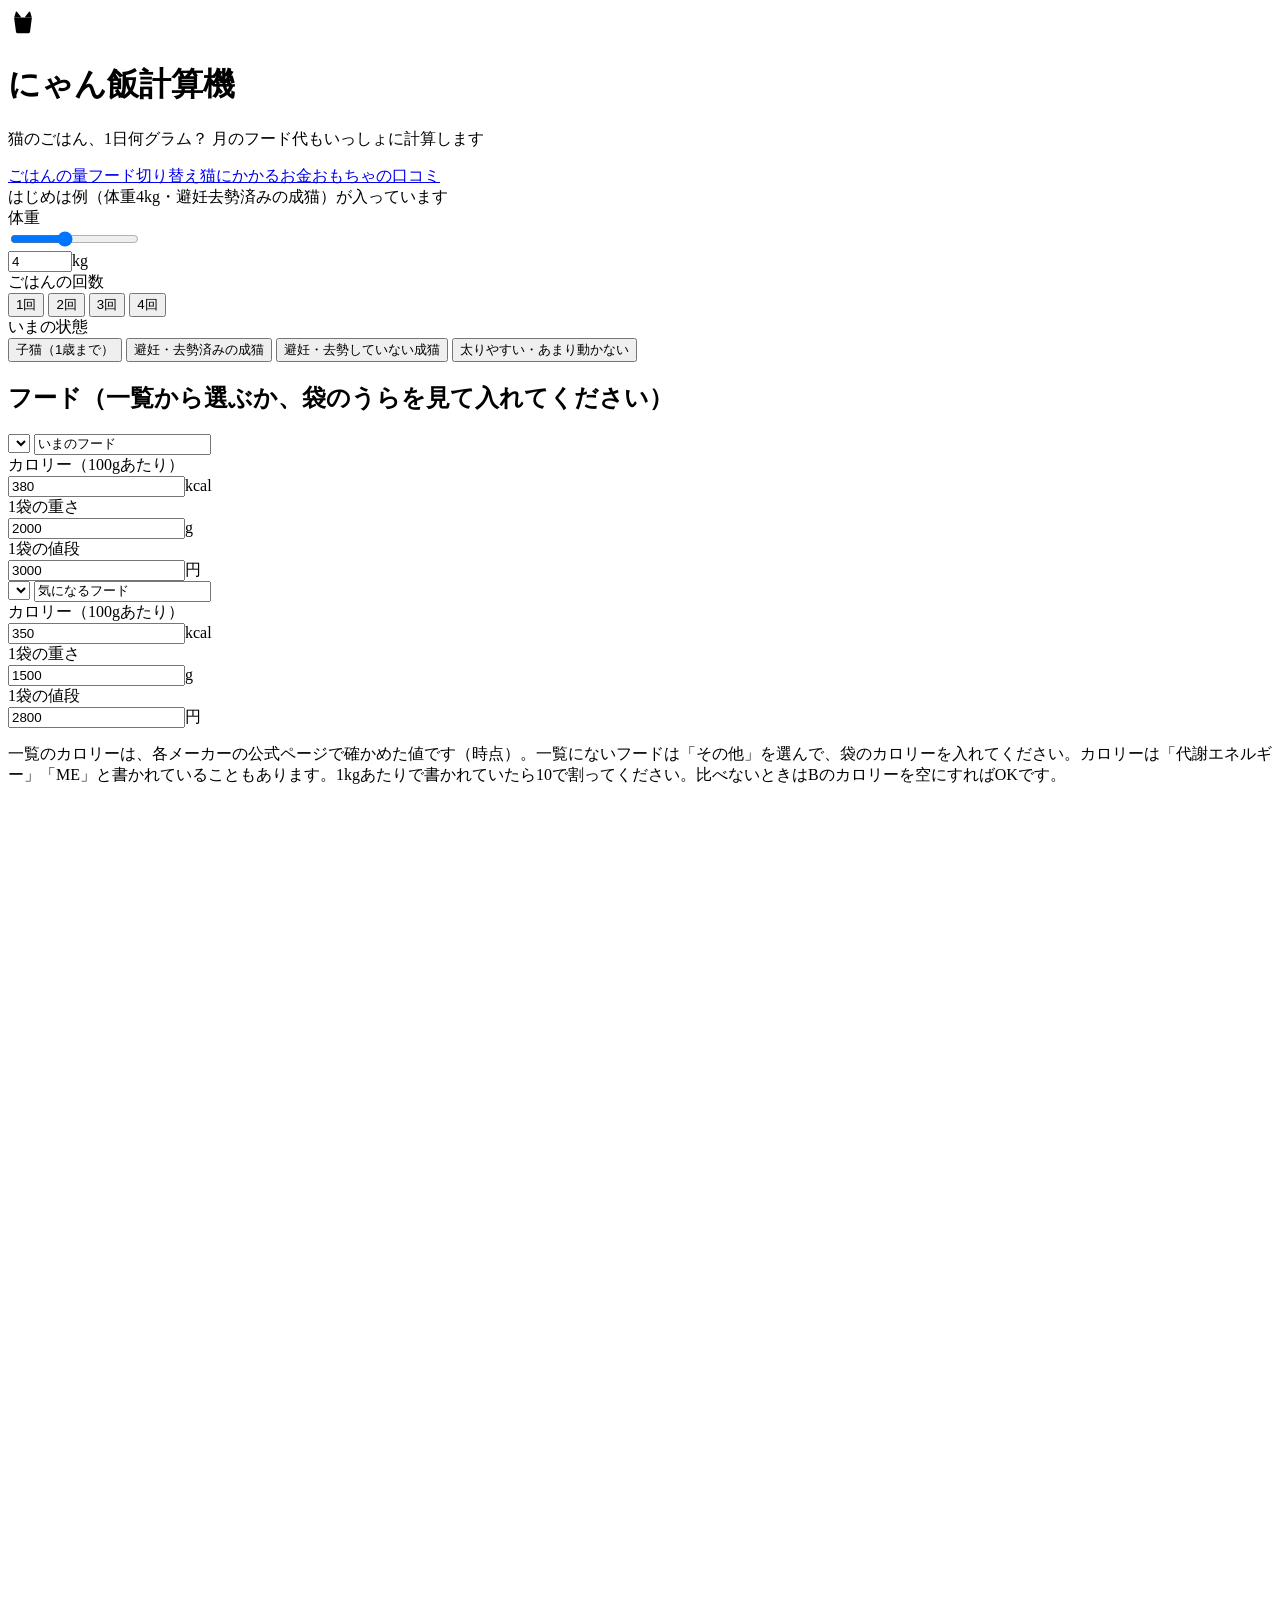
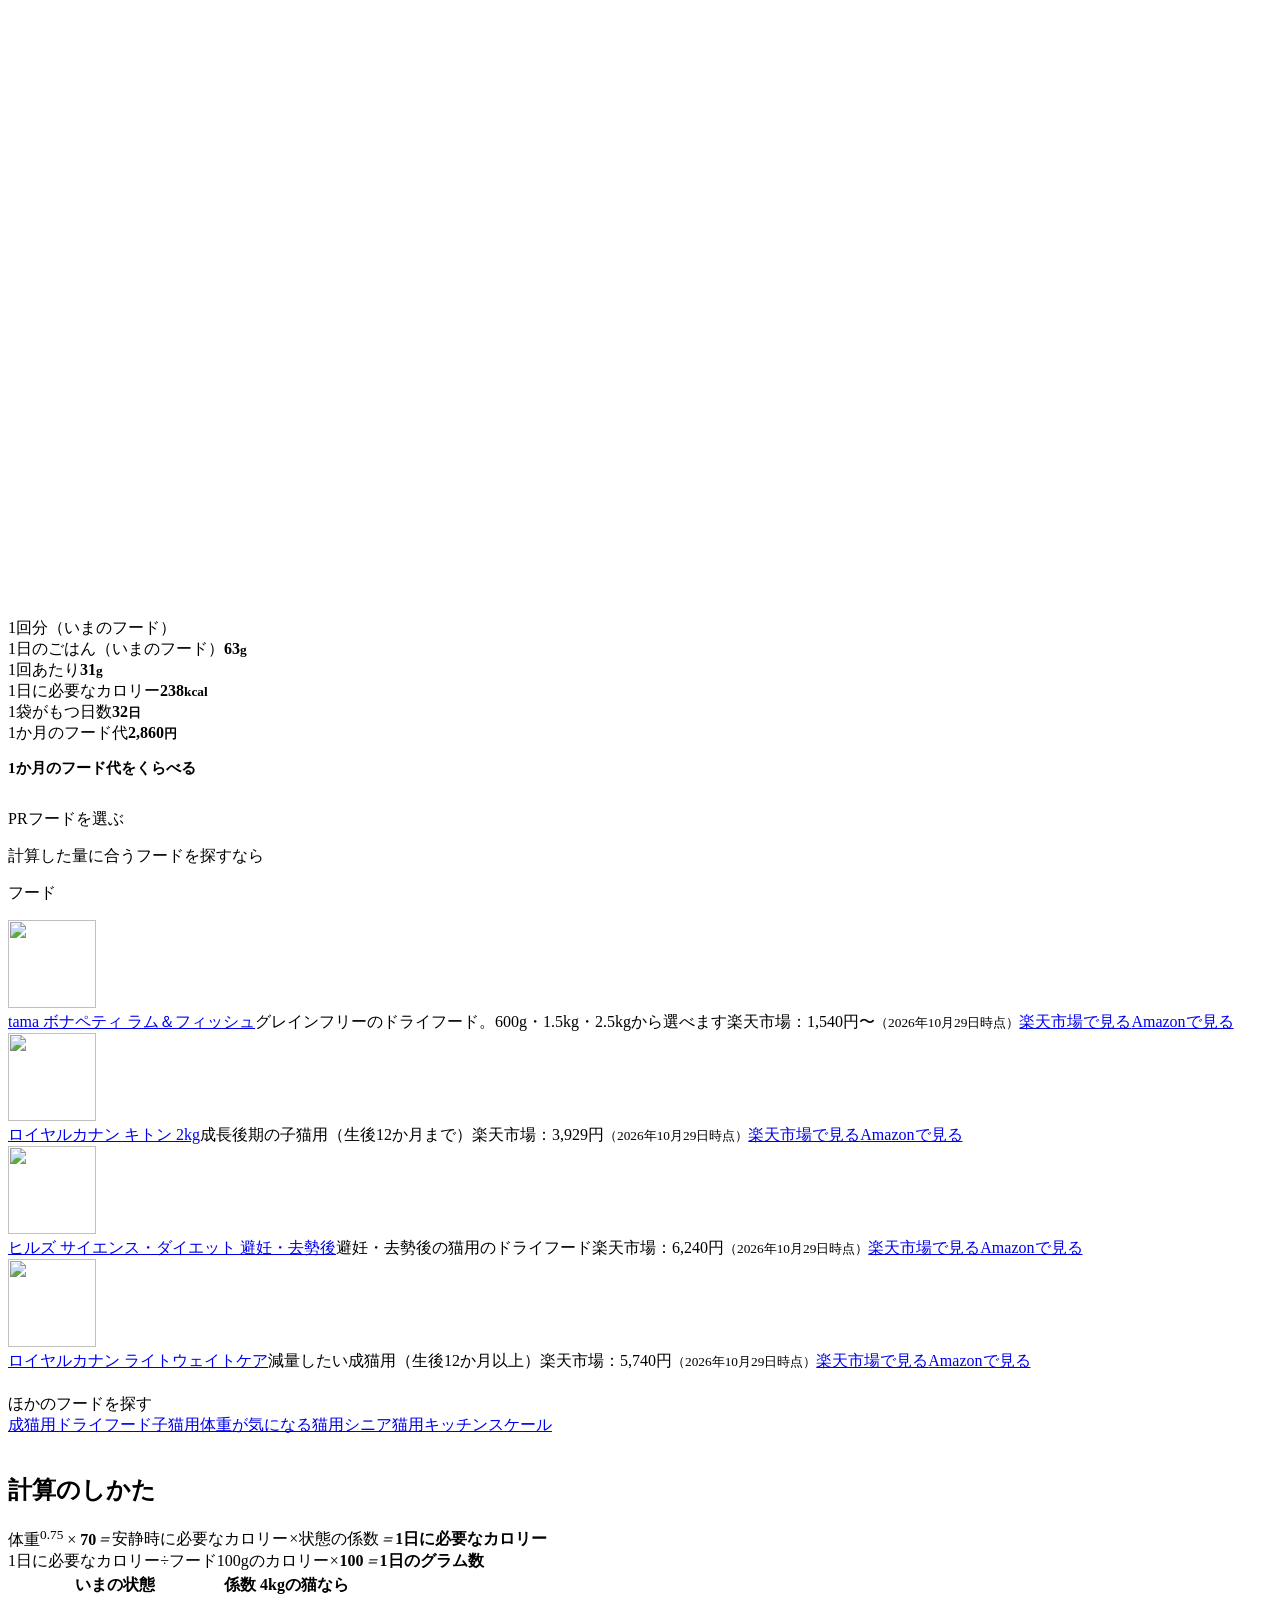
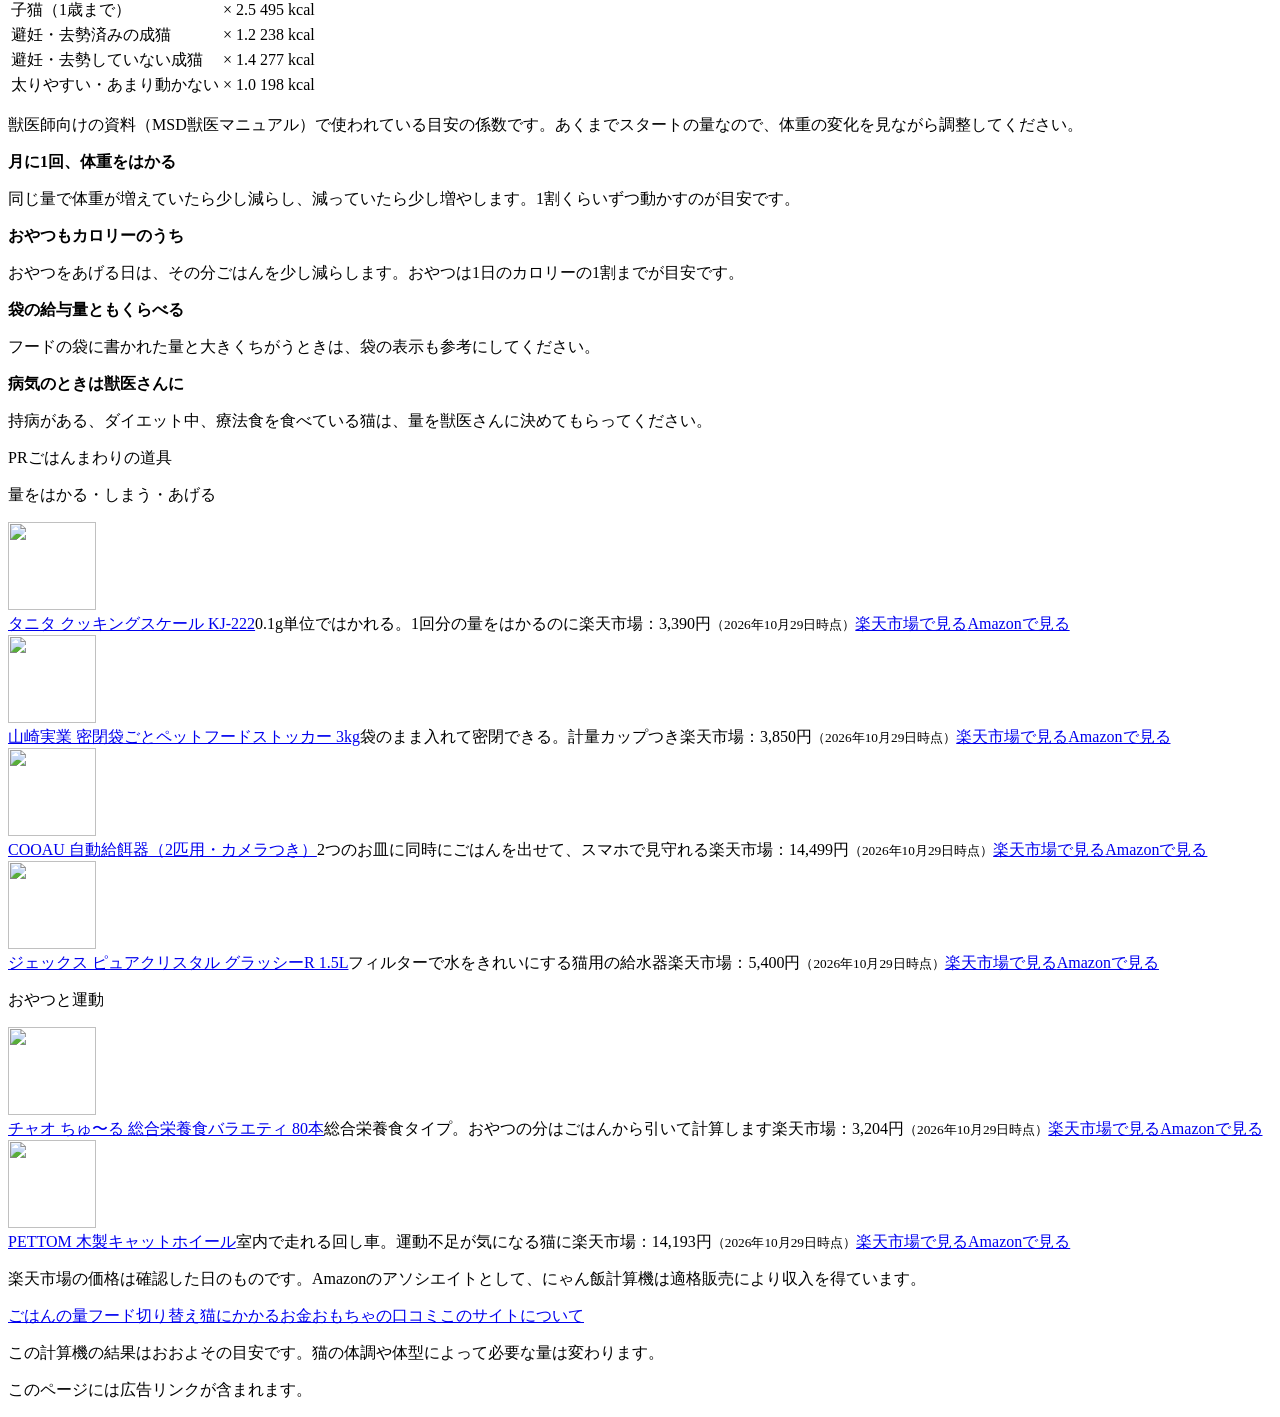
==== commit 81e60d1d: "フード切り替え表・猫にかかるお金・おもちゃの口コミを追加、人気フード26種類のカロリー一覧、共通メニュー Co-Authored-By: Claude Opus 5.5 <noreply@anthro" ====
--- a/public/index.html
+++ b/public/index.html
@@ -14,155 +14,23 @@
 <meta name="theme-color" content="#2f6f62">
 <link rel="preconnect" href="https://fonts.googleapis.com">
 <link rel="stylesheet" href="https://fonts.googleapis.com/css2?family=M+PLUS+Rounded+1c:wght@500;700;800&family=JetBrains+Mono:wght@500;700&display=swap">
-<style>
-/* 計量カップの「めもり」が主役。上から 入力 → カップ → 比較 → 計算のしかた */
-:root{
-  --bg:#eef4f2; --paper:#ffffff; --ink:#1d2a27; --sub:#5a6b66; --line:#d3e0dc;
-  --green:#2f6f62; --green-soft:#dcece7; --on-green:#ffffff;
-  --kibble:#d4922a; --kibble-soft:#f8ead2; --kibble-ink:#4a2f05;
-  --rose:#c4566a; --rose-soft:#f8e3e7;
-  --f-body:"M PLUS Rounded 1c","Hiragino Maru Gothic ProN","Hiragino Sans",system-ui,sans-serif;
-  --f-num:"JetBrains Mono",ui-monospace,Menlo,monospace;
-}
-@media (prefers-color-scheme: dark){:root:not([data-theme="light"]){
-  --bg:#111816; --paper:#18221f; --ink:#e6efec; --sub:#9db0aa; --line:#2a3834;
-  --green:#5fbfaa; --green-soft:#17302a; --on-green:#0c1a17;
-  --kibble:#e8a943; --kibble-soft:#3a2c14; --kibble-ink:#f8ead2;
-  --rose:#ec8496; --rose-soft:#3b2026; color-scheme:dark}}
-:root[data-theme="dark"]{
-  --bg:#111816; --paper:#18221f; --ink:#e6efec; --sub:#9db0aa; --line:#2a3834;
-  --green:#5fbfaa; --green-soft:#17302a; --on-green:#0c1a17;
-  --kibble:#e8a943; --kibble-soft:#3a2c14; --kibble-ink:#f8ead2;
-  --rose:#ec8496; --rose-soft:#3b2026; color-scheme:dark}
-*{box-sizing:border-box}
-body{background:var(--bg);color:var(--ink);font-family:var(--f-body);font-size:15px;line-height:1.75;padding-inline:16px;padding-block:18px 60px}
-.wrap{max-width:820px;margin:0 auto;display:flex;flex-direction:column;gap:22px}
-h1,h2,h3{margin:0;line-height:1.35;text-wrap:balance}
-p{margin:0}
-.num{font-family:var(--f-num);font-variant-numeric:tabular-nums}
-.small{font-size:12.5px}
-.muted{color:var(--sub)}
-.brand{display:flex;align-items:center;gap:12px}
-.mark{width:46px;height:46px;border-radius:14px;background:var(--green);display:grid;place-items:center;flex:none;color:var(--on-green)}
-h1{font-size:clamp(24px,6vw,32px);font-weight:800}
-.lede{color:var(--sub);max-width:60ch}
-.card{background:var(--paper);border:1px solid var(--line);border-radius:18px;padding:18px;display:flex;flex-direction:column;gap:16px}
-.card h2{font-size:17px}
-.example{align-self:flex-start;font-size:12.5px;background:var(--kibble-soft);color:var(--ink);border-radius:6px;padding:2px 8px}
-.grid2{display:grid;grid-template-columns:1fr 1fr;gap:14px}
-.field{display:flex;flex-direction:column;gap:6px;min-width:0}
-.field>label,.field>.lbl{font-weight:800;font-size:14px}
-.row{display:flex;align-items:center;gap:10px}
-.row input[type=range]{flex:1;min-width:0;accent-color:var(--green)}
-.box{display:flex;align-items:baseline;gap:4px;border:2px solid var(--line);border-radius:10px;padding:4px 10px;background:var(--bg)}
-.box:focus-within{border-color:var(--green)}
-.box input{width:66px;border:0;background:transparent;font:700 18px var(--f-num);color:var(--ink);text-align:right;padding:0;min-width:0}
-.box input:focus{outline:none}
-.box span{font-size:12.5px;color:var(--sub);white-space:nowrap}
-.seg{display:flex;flex-wrap:wrap;gap:6px}
-.seg button{appearance:none;font:700 13px var(--f-body);border:1.5px solid var(--line);background:var(--paper);color:var(--ink);border-radius:999px;padding:5px 12px;cursor:pointer}
-.seg button[aria-pressed=true]{background:var(--green);border-color:var(--green);color:var(--on-green)}
-button:focus-visible,input:focus-visible,a:focus-visible{outline:3px solid var(--kibble);outline-offset:2px}
-/* フード入力 */
-.foods{display:grid;grid-template-columns:1fr 1fr;gap:12px}
-.food{border-radius:14px;padding:14px;display:flex;flex-direction:column;gap:10px;background:var(--bg)}
-.food .tag{display:inline-flex;align-items:center;gap:8px;font-weight:800}
-.dot{width:12px;height:12px;border-radius:50%}
-.food .namebox{border:2px solid var(--line);border-radius:10px;background:var(--paper);padding:6px 10px;font:700 14px var(--f-body);color:var(--ink);width:100%}
-.food .namebox:focus{outline:none;border-color:var(--green)}
-.food .box{background:var(--paper)}
-.food .box input{width:64px}
-.food .pair{display:flex;justify-content:space-between;align-items:center;gap:8px;font-size:13px;flex-wrap:wrap}
-.toggleB{appearance:none;border:1.5px dashed var(--line);background:transparent;color:var(--sub);border-radius:14px;font:700 14px var(--f-body);cursor:pointer;min-height:120px}
-/* 結果 */
-.result{display:grid;grid-template-columns:auto 1fr;gap:22px;align-items:center}
-.cupwrap{display:flex;flex-direction:column;align-items:center;gap:6px}
-.cupwrap svg{width:170px;height:auto}
-.stats{display:grid;grid-template-columns:1fr 1fr;gap:10px;min-width:0}
-.stat{border-radius:12px;padding:10px 12px;background:var(--bg)}
-.stat>span{display:block;font-size:12px;font-weight:700;color:var(--sub)}
-.stat b{font:700 22px var(--f-num)}
-.stat b small{font-size:13px;font-weight:500;margin-left:2px}
-.stat.main{background:var(--green-soft);grid-column:1/-1}
-.stat.main b{font-size:32px;color:var(--green)}
-.cmp{display:flex;flex-direction:column;gap:10px}
-.cmp-item{display:flex;flex-direction:column;gap:4px}
-.cmp-head{display:flex;justify-content:space-between;gap:10px;font-size:13.5px;font-weight:700}
-.cmp-head .nm{display:inline-flex;align-items:center;gap:6px;min-width:0;overflow:hidden;text-overflow:ellipsis;white-space:nowrap}
-.cmp-row{display:block}
-.cmp-row .bar,.cmp-item .bar{height:18px;border-radius:6px;background:var(--bg);overflow:hidden}
-.cmp-item .bar i{display:block;height:100%;border-radius:6px;transition:width .3s ease}
-.cmp-row .num{text-align:right;font-weight:700}
-.cmp-note{font-size:13.5px;padding:8px 12px;border-radius:10px;background:var(--kibble-soft)}
-.warn{font-size:13.5px;padding:8px 12px;border-radius:10px;background:var(--rose-soft)}
-/* PR */
-.pr{border:1px solid var(--line);border-radius:16px;background:var(--paper);padding:14px 16px;display:flex;flex-direction:column;gap:10px}
-.pr-h{font-weight:800;display:flex;gap:8px;align-items:center}
-.pr-tag{font-size:11px;font-weight:700;color:var(--sub);border:1px solid var(--line);border-radius:4px;padding:0 5px}
-.links{display:flex;flex-wrap:wrap;gap:8px}
-.links a{text-decoration:none;font-weight:700;font-size:13.5px;border-radius:10px;padding:8px 12px;border:1.5px solid var(--line);color:var(--ink);background:var(--bg)}
-.links a:hover{border-color:var(--green)}
-.links a.primary{background:var(--green);border-color:var(--green);color:var(--on-green)}
-/* 計算のしかた */
-.formula{display:flex;flex-wrap:wrap;align-items:center;gap:8px;font-size:14px}
-.formula span{padding:6px 10px;border-radius:10px;background:var(--bg);border:1px solid var(--line)}
-.formula b{color:var(--green)}
-.formula i{font-style:normal;color:var(--sub);font-weight:800}
-table{border-collapse:collapse;width:100%;font-size:14px}
-th,td{text-align:left;padding:8px;border-bottom:1px solid var(--line)}
-th{font-size:12px;color:var(--sub)}
-td.num{font-family:var(--f-num)}
-.tblwrap{overflow-x:auto}
-.tips{display:grid;grid-template-columns:1fr 1fr;gap:10px}
-.tip{background:var(--paper);border:1px solid var(--line);border-radius:14px;padding:14px}
-.tip b{display:block;margin-bottom:2px}
-.tip p{color:var(--sub);font-size:14px}
-footer{font-size:12px;color:var(--sub);display:flex;flex-direction:column;gap:4px}
-footer a{color:inherit}
-.px{position:absolute;width:1px;height:1px;border:0}
-@media (max-width:640px){
-  .grid2,.foods,.tips{grid-template-columns:1fr}
-  .result{grid-template-columns:1fr;justify-items:center}
-  .stats{width:100%}
-}
-@media (prefers-reduced-motion:reduce){*{transition:none!important}}
-
-
-
-/*pr-css*/
-.grp{display:flex;flex-direction:column;gap:8px}
-.gt{margin:0;font-weight:800;font-size:14px;display:flex;align-items:center;gap:8px}
-.gt i{width:10px;height:10px;border-radius:3px}
-.items{display:grid;grid-template-columns:1fr 1fr;gap:8px}
-.item{display:grid;grid-template-columns:88px 1fr;gap:12px;padding:10px;border-radius:14px;background:var(--bg);border:1.5px solid transparent}
-.item:hover{border-color:var(--line)}
-.item .ph img{width:88px;height:88px;object-fit:contain;border-radius:10px;background:#fff;display:block}
-.item .tx{display:flex;flex-direction:column;gap:3px;min-width:0}
-.item .nm{font-weight:800;font-size:14px;color:var(--ink);line-height:1.45;text-decoration:underline;text-decoration-color:var(--green);text-underline-offset:3px}
-.item .nt{font-size:12.5px;color:var(--sub);line-height:1.55}
-.item .pc{font-size:12.5px}
-.item .pc small{color:var(--sub);margin-left:3px}
-.item .bt{display:flex;flex-wrap:wrap;gap:6px;margin-top:4px}
-.item .bt a{font-weight:800;font-size:12.5px;text-decoration:none;border-radius:999px;padding:5px 12px;color:#fff}
-.item .b-rak{background:#bf0000}
-.item .b-amz{background:#232f3e}
-.pr-note{margin:0;font-size:12px;color:var(--sub)}
-@media (max-width:640px){.items{grid-template-columns:1fr}}
-/*/pr-css*/
-</style>
+<link rel="stylesheet" href="/style.css">
+<link rel="canonical" href="https://nyanmeshi-keisan.pages.dev/">
+<script src="/foods.js"></script>
 
 </head>
 <body>
 <div class="wrap">
   <header class="brand">
     <span class="mark" aria-hidden="true">
-      <svg viewBox="0 0 28 28" width="28" height="28"><path d="M5 9h18l-2 14a2 2 0 0 1-2 1.7H9A2 2 0 0 1 7 23z" fill="none" stroke="currentColor" stroke-width="2.2" stroke-linejoin="round"/><path d="M9 13h4M9 17h6M9 21h4" stroke="currentColor" stroke-width="2" stroke-linecap="round"/><path d="M10 9l1.6-4 2.4 2.4L16.4 5 18 9" fill="none" stroke="currentColor" stroke-width="2" stroke-linejoin="round"/></svg>
+      <svg viewBox="0 0 32 32" width="30" height="30"><path d="M7.5 9.5 9 4.5l4 5zM24.5 9.5 23 4.5l-4 5z" fill="currentColor" stroke="currentColor" stroke-width="1.4" stroke-linejoin="round"/><path d="M6.5 10h19l-2 15.2a2 2 0 0 1-2 1.8h-11a2 2 0 0 1-2-1.8z" fill="currentColor"/><path d="M11 15h4.5M11 19h6.5M11 23h4.5" stroke="var(--green)" stroke-width="2.2" stroke-linecap="round"/></svg>
     </span>
     <div>
       <h1>にゃん飯計算機</h1>
       <p class="small muted">猫のごはん、1日何グラム？ 月のフード代もいっしょに計算します</p>
     </div>
   </header>
+  <!--gnav--><nav class="gnav" aria-label="メニュー"><a href="/" aria-current="page"><i style="background:var(--green)"></i>ごはんの量</a><a href="/kirikae/"><i style="background:var(--kibble)"></i>フード切り替え</a><a href="/okane/"><i style="background:var(--rose)"></i>猫にかかるお金</a><a href="/omocha/"><i style="background:var(--blue)"></i>おもちゃの口コミ</a></nav><!--/gnav-->
 
   <section class="card" aria-label="猫のこと">
     <span class="example" id="exampleTag">はじめは例（体重4kg・避妊去勢済みの成猫）が入っています</span>
@@ -193,22 +61,24 @@
   </section>
 
   <section class="card" aria-label="フード">
-    <h2>フード（袋のうらを見て入れてください）</h2>
+    <h2>フード（一覧から選ぶか、袋のうらを見て入れてください）</h2>
     <div class="foods">
       <div class="food" id="foodA">
+        <select class="fsel" id="selA" aria-label="フードAを一覧から選ぶ"></select>
         <span class="tag"><i class="dot" style="background:var(--green)"></i><input class="namebox" id="nameA" value="いまのフード" aria-label="フードAの名前"></span>
         <div class="pair"><span>カロリー（100gあたり）</span><div class="box"><input id="kcalA" type="number" inputmode="decimal" value="380"><span>kcal</span></div></div>
         <div class="pair"><span>1袋の重さ</span><div class="box"><input id="bagA" type="number" inputmode="decimal" value="2000"><span>g</span></div></div>
         <div class="pair"><span>1袋の値段</span><div class="box"><input id="priceA" type="number" inputmode="decimal" value="3000"><span>円</span></div></div>
       </div>
       <div class="food" id="foodB">
+        <select class="fsel" id="selB" aria-label="フードBを一覧から選ぶ"></select>
         <span class="tag"><i class="dot" style="background:var(--kibble)"></i><input class="namebox" id="nameB" value="気になるフード" aria-label="フードBの名前"></span>
         <div class="pair"><span>カロリー（100gあたり）</span><div class="box"><input id="kcalB" type="number" inputmode="decimal" value="350"><span>kcal</span></div></div>
         <div class="pair"><span>1袋の重さ</span><div class="box"><input id="bagB" type="number" inputmode="decimal" value="1500"><span>g</span></div></div>
         <div class="pair"><span>1袋の値段</span><div class="box"><input id="priceB" type="number" inputmode="decimal" value="2800"><span>円</span></div></div>
       </div>
     </div>
-    <p class="small muted">カロリーは「代謝エネルギー」「ME」と書かれていることもあります。1kgあたりで書かれていたら10で割ってください。比べないときはBのカロリーを空にすればOKです。</p>
+    <p class="small muted">一覧のカロリーは、各メーカーの公式ページで確かめた値です（<span id="chk"></span>時点）。一覧にないフードは「その他」を選んで、袋のカロリーを入れてください。カロリーは「代謝エネルギー」「ME」と書かれていることもあります。1kgあたりで書かれていたら10で割ってください。比べないときはBのカロリーを空にすればOKです。</p>
   </section>
 
   <section class="card" aria-live="polite" aria-label="結果">
@@ -264,6 +134,7 @@
 <!--pr:tools--><aside class="pr" aria-label="広告"><p class="pr-h"><span class="pr-tag">PR</span>ごはんまわりの道具</p><div class="grp"><p class="gt"><i style="background:var(--kibble)"></i>量をはかる・しまう・あげる</p><div class="items"><div class="item"><a class="ph" href="https://rpx.a8.net/svt/ejp?a8mat=4BE9CS+98TDHE+2HOM+BWGDT&amp;rakuten=y&amp;a8ejpredirect=https%3A%2F%2Fhb.afl.rakuten.co.jp%2Fhgc%2Fg00r1364.2bo113ce.g00r1364.2bo12c5e%2Fa26100566978_4BE9CS_98TDHE_2HOM_BWGDT%3Fpc%3Dhttps%253A%252F%252Fitem.rakuten.co.jp%252Frakuten24%252F4904785191501%252F%26m%3Dhttp%253A%252F%252Fm.rakuten.co.jp%252Frakuten24%252Fi%252F11276123%252F%26rafcid%3Dwsc_i_is_a9f492a7-8ef9-40e2-ab89-4bc43a1ee283" target="_blank" rel="nofollow sponsored noopener"><img src="https://thumbnail.image.rakuten.co.jp/@0_mall/rakuten24/cabinet/501/4904785191501.jpg?_ex=128x128" width="88" height="88" alt="" loading="lazy"></a><div class="tx"><a class="nm" href="https://rpx.a8.net/svt/ejp?a8mat=4BE9CS+98TDHE+2HOM+BWGDT&amp;rakuten=y&amp;a8ejpredirect=https%3A%2F%2Fhb.afl.rakuten.co.jp%2Fhgc%2Fg00r1364.2bo113ce.g00r1364.2bo12c5e%2Fa26100566978_4BE9CS_98TDHE_2HOM_BWGDT%3Fpc%3Dhttps%253A%252F%252Fitem.rakuten.co.jp%252Frakuten24%252F4904785191501%252F%26m%3Dhttp%253A%252F%252Fm.rakuten.co.jp%252Frakuten24%252Fi%252F11276123%252F%26rafcid%3Dwsc_i_is_a9f492a7-8ef9-40e2-ab89-4bc43a1ee283" target="_blank" rel="nofollow sponsored noopener">タニタ クッキングスケール KJ-222</a><span class="nt">0.1g単位ではかれる。1回分の量をはかるのに</span><span class="pc">楽天市場：3,390円<small>（2026年10月29日時点）</small></span><span class="bt"><a class="b-rak" href="https://rpx.a8.net/svt/ejp?a8mat=4BE9CS+98TDHE+2HOM+BWGDT&amp;rakuten=y&amp;a8ejpredirect=https%3A%2F%2Fhb.afl.rakuten.co.jp%2Fhgc%2Fg00r1364.2bo113ce.g00r1364.2bo12c5e%2Fa26100566978_4BE9CS_98TDHE_2HOM_BWGDT%3Fpc%3Dhttps%253A%252F%252Fitem.rakuten.co.jp%252Frakuten24%252F4904785191501%252F%26m%3Dhttp%253A%252F%252Fm.rakuten.co.jp%252Frakuten24%252Fi%252F11276123%252F%26rafcid%3Dwsc_i_is_a9f492a7-8ef9-40e2-ab89-4bc43a1ee283" target="_blank" rel="nofollow sponsored noopener">楽天市場で見る</a><a class="b-amz" href="https://www.amazon.co.jp/dp/B0DBL3R6Y3?tag=gligla-22" target="_blank" rel="nofollow sponsored noopener">Amazonで見る</a></span></div></div><div class="item"><a class="ph" href="https://rpx.a8.net/svt/ejp?a8mat=4BE9CS+98TDHE+2HOM+BWGDT&amp;rakuten=y&amp;a8ejpredirect=https%3A%2F%2Fhb.afl.rakuten.co.jp%2Fhgc%2Fg00rrql4.2bo11af7.g00rrql4.2bo124be%2Fa26100566978_4BE9CS_98TDHE_2HOM_BWGDT%3Fpc%3Dhttps%253A%252F%252Fitem.rakuten.co.jp%252Fkaguzaku%252Fyj-5613%252F%26m%3Dhttp%253A%252F%252Fm.rakuten.co.jp%252Fkaguzaku%252Fi%252F10007763%252F%26rafcid%3Dwsc_i_is_a9f492a7-8ef9-40e2-ab89-4bc43a1ee283" target="_blank" rel="nofollow sponsored noopener"><img src="https://thumbnail.image.rakuten.co.jp/@0_mall/kaguzaku/cabinet/01023319k/04410742k/07432811/yj-5613_sam01k.jpg?_ex=128x128" width="88" height="88" alt="" loading="lazy"></a><div class="tx"><a class="nm" href="https://rpx.a8.net/svt/ejp?a8mat=4BE9CS+98TDHE+2HOM+BWGDT&amp;rakuten=y&amp;a8ejpredirect=https%3A%2F%2Fhb.afl.rakuten.co.jp%2Fhgc%2Fg00rrql4.2bo11af7.g00rrql4.2bo124be%2Fa26100566978_4BE9CS_98TDHE_2HOM_BWGDT%3Fpc%3Dhttps%253A%252F%252Fitem.rakuten.co.jp%252Fkaguzaku%252Fyj-5613%252F%26m%3Dhttp%253A%252F%252Fm.rakuten.co.jp%252Fkaguzaku%252Fi%252F10007763%252F%26rafcid%3Dwsc_i_is_a9f492a7-8ef9-40e2-ab89-4bc43a1ee283" target="_blank" rel="nofollow sponsored noopener">山崎実業 密閉袋ごとペットフードストッカー 3kg</a><span class="nt">袋のまま入れて密閉できる。計量カップつき</span><span class="pc">楽天市場：3,850円<small>（2026年10月29日時点）</small></span><span class="bt"><a class="b-rak" href="https://rpx.a8.net/svt/ejp?a8mat=4BE9CS+98TDHE+2HOM+BWGDT&amp;rakuten=y&amp;a8ejpredirect=https%3A%2F%2Fhb.afl.rakuten.co.jp%2Fhgc%2Fg00rrql4.2bo11af7.g00rrql4.2bo124be%2Fa26100566978_4BE9CS_98TDHE_2HOM_BWGDT%3Fpc%3Dhttps%253A%252F%252Fitem.rakuten.co.jp%252Fkaguzaku%252Fyj-5613%252F%26m%3Dhttp%253A%252F%252Fm.rakuten.co.jp%252Fkaguzaku%252Fi%252F10007763%252F%26rafcid%3Dwsc_i_is_a9f492a7-8ef9-40e2-ab89-4bc43a1ee283" target="_blank" rel="nofollow sponsored noopener">楽天市場で見る</a><a class="b-amz" href="https://www.amazon.co.jp/dp/B09LY2RQV8?tag=gligla-22" target="_blank" rel="nofollow sponsored noopener">Amazonで見る</a></span></div></div><div class="item"><a class="ph" href="https://rpx.a8.net/svt/ejp?a8mat=4BE9CS+98TDHE+2HOM+BWGDT&amp;rakuten=y&amp;a8ejpredirect=https%3A%2F%2Fhb.afl.rakuten.co.jp%2Fhgc%2Fg00twkn4.2bo11933.g00twkn4.2bo12fc6%2Fa26100566978_4BE9CS_98TDHE_2HOM_BWGDT%3Fpc%3Dhttps%253A%252F%252Fitem.rakuten.co.jp%252Flighting%252Facf200w%252F%26m%3Dhttp%253A%252F%252Fm.rakuten.co.jp%252Flighting%252Fi%252F10000401%252F%26rafcid%3Dwsc_i_is_a9f492a7-8ef9-40e2-ab89-4bc43a1ee283" target="_blank" rel="nofollow sponsored noopener"><img src="https://thumbnail.image.rakuten.co.jp/@0_mall/lighting/cabinet/11099920/178.jpg?_ex=128x128" width="88" height="88" alt="" loading="lazy"></a><div class="tx"><a class="nm" href="https://rpx.a8.net/svt/ejp?a8mat=4BE9CS+98TDHE+2HOM+BWGDT&amp;rakuten=y&amp;a8ejpredirect=https%3A%2F%2Fhb.afl.rakuten.co.jp%2Fhgc%2Fg00twkn4.2bo11933.g00twkn4.2bo12fc6%2Fa26100566978_4BE9CS_98TDHE_2HOM_BWGDT%3Fpc%3Dhttps%253A%252F%252Fitem.rakuten.co.jp%252Flighting%252Facf200w%252F%26m%3Dhttp%253A%252F%252Fm.rakuten.co.jp%252Flighting%252Fi%252F10000401%252F%26rafcid%3Dwsc_i_is_a9f492a7-8ef9-40e2-ab89-4bc43a1ee283" target="_blank" rel="nofollow sponsored noopener">COOAU 自動給餌器（2匹用・カメラつき）</a><span class="nt">2つのお皿に同時にごはんを出せて、スマホで見守れる</span><span class="pc">楽天市場：14,499円<small>（2026年10月29日時点）</small></span><span class="bt"><a class="b-rak" href="https://rpx.a8.net/svt/ejp?a8mat=4BE9CS+98TDHE+2HOM+BWGDT&amp;rakuten=y&amp;a8ejpredirect=https%3A%2F%2Fhb.afl.rakuten.co.jp%2Fhgc%2Fg00twkn4.2bo11933.g00twkn4.2bo12fc6%2Fa26100566978_4BE9CS_98TDHE_2HOM_BWGDT%3Fpc%3Dhttps%253A%252F%252Fitem.rakuten.co.jp%252Flighting%252Facf200w%252F%26m%3Dhttp%253A%252F%252Fm.rakuten.co.jp%252Flighting%252Fi%252F10000401%252F%26rafcid%3Dwsc_i_is_a9f492a7-8ef9-40e2-ab89-4bc43a1ee283" target="_blank" rel="nofollow sponsored noopener">楽天市場で見る</a><a class="b-amz" href="https://www.amazon.co.jp/dp/B0FP16BKHZ?tag=gligla-22" target="_blank" rel="nofollow sponsored noopener">Amazonで見る</a></span></div></div><div class="item"><a class="ph" href="https://rpx.a8.net/svt/ejp?a8mat=4BE9CS+98TDHE+2HOM+BWGDT&amp;rakuten=y&amp;a8ejpredirect=https%3A%2F%2Fhb.afl.rakuten.co.jp%2Fhgc%2Fg00u09g4.2bo116e4.g00u09g4.2bo1246e%2Fa26100566978_4BE9CS_98TDHE_2HOM_BWGDT%3Fpc%3Dhttps%253A%252F%252Fitem.rakuten.co.jp%252Fcocosmile-online%252F4972547928139%252F%26m%3Dhttp%253A%252F%252Fm.rakuten.co.jp%252Fcocosmile-online%252Fi%252F10002020%252F%26rafcid%3Dwsc_i_is_a9f492a7-8ef9-40e2-ab89-4bc43a1ee283" target="_blank" rel="nofollow sponsored noopener"><img src="https://thumbnail.image.rakuten.co.jp/@0_mall/cocosmile-online/cabinet/08236211/08327419/11747469/new928139-1.jpg?_ex=128x128" width="88" height="88" alt="" loading="lazy"></a><div class="tx"><a class="nm" href="https://rpx.a8.net/svt/ejp?a8mat=4BE9CS+98TDHE+2HOM+BWGDT&amp;rakuten=y&amp;a8ejpredirect=https%3A%2F%2Fhb.afl.rakuten.co.jp%2Fhgc%2Fg00u09g4.2bo116e4.g00u09g4.2bo1246e%2Fa26100566978_4BE9CS_98TDHE_2HOM_BWGDT%3Fpc%3Dhttps%253A%252F%252Fitem.rakuten.co.jp%252Fcocosmile-online%252F4972547928139%252F%26m%3Dhttp%253A%252F%252Fm.rakuten.co.jp%252Fcocosmile-online%252Fi%252F10002020%252F%26rafcid%3Dwsc_i_is_a9f492a7-8ef9-40e2-ab89-4bc43a1ee283" target="_blank" rel="nofollow sponsored noopener">ジェックス ピュアクリスタル グラッシーR 1.5L</a><span class="nt">フィルターで水をきれいにする猫用の給水器</span><span class="pc">楽天市場：5,400円<small>（2026年10月29日時点）</small></span><span class="bt"><a class="b-rak" href="https://rpx.a8.net/svt/ejp?a8mat=4BE9CS+98TDHE+2HOM+BWGDT&amp;rakuten=y&amp;a8ejpredirect=https%3A%2F%2Fhb.afl.rakuten.co.jp%2Fhgc%2Fg00u09g4.2bo116e4.g00u09g4.2bo1246e%2Fa26100566978_4BE9CS_98TDHE_2HOM_BWGDT%3Fpc%3Dhttps%253A%252F%252Fitem.rakuten.co.jp%252Fcocosmile-online%252F4972547928139%252F%26m%3Dhttp%253A%252F%252Fm.rakuten.co.jp%252Fcocosmile-online%252Fi%252F10002020%252F%26rafcid%3Dwsc_i_is_a9f492a7-8ef9-40e2-ab89-4bc43a1ee283" target="_blank" rel="nofollow sponsored noopener">楽天市場で見る</a><a class="b-amz" href="https://www.amazon.co.jp/dp/B0CWK6V4P8?tag=gligla-22" target="_blank" rel="nofollow sponsored noopener">Amazonで見る</a></span></div></div></div></div><div class="grp"><p class="gt"><i style="background:var(--rose)"></i>おやつと運動</p><div class="items"><div class="item"><a class="ph" href="https://rpx.a8.net/svt/ejp?a8mat=4BE9CS+98TDHE+2HOM+BWGDT&amp;rakuten=y&amp;a8ejpredirect=https%3A%2F%2Fhb.afl.rakuten.co.jp%2Fhgc%2Fg00ugyn4.2bo115dc.g00ugyn4.2bo127a7%2Fa26100566978_4BE9CS_98TDHE_2HOM_BWGDT%3Fpc%3Dhttps%253A%252F%252Fitem.rakuten.co.jp%252Frakutensokuhaimart%252F4901133875649%252F%26m%3Dhttp%253A%252F%252Fm.rakuten.co.jp%252Frakutensokuhaimart%252Fi%252F10037036%252F%26rafcid%3Dwsc_i_is_a9f492a7-8ef9-40e2-ab89-4bc43a1ee283" target="_blank" rel="nofollow sponsored noopener"><img src="https://thumbnail.image.rakuten.co.jp/@0_mall/rakutensokuhaimart/cabinet/rakuten24/649/4901133875649.jpg?_ex=128x128" width="88" height="88" alt="" loading="lazy"></a><div class="tx"><a class="nm" href="https://rpx.a8.net/svt/ejp?a8mat=4BE9CS+98TDHE+2HOM+BWGDT&amp;rakuten=y&amp;a8ejpredirect=https%3A%2F%2Fhb.afl.rakuten.co.jp%2Fhgc%2Fg00ugyn4.2bo115dc.g00ugyn4.2bo127a7%2Fa26100566978_4BE9CS_98TDHE_2HOM_BWGDT%3Fpc%3Dhttps%253A%252F%252Fitem.rakuten.co.jp%252Frakutensokuhaimart%252F4901133875649%252F%26m%3Dhttp%253A%252F%252Fm.rakuten.co.jp%252Frakutensokuhaimart%252Fi%252F10037036%252F%26rafcid%3Dwsc_i_is_a9f492a7-8ef9-40e2-ab89-4bc43a1ee283" target="_blank" rel="nofollow sponsored noopener">チャオ ちゅ〜る 総合栄養食バラエティ 80本</a><span class="nt">総合栄養食タイプ。おやつの分はごはんから引いて計算します</span><span class="pc">楽天市場：3,204円<small>（2026年10月29日時点）</small></span><span class="bt"><a class="b-rak" href="https://rpx.a8.net/svt/ejp?a8mat=4BE9CS+98TDHE+2HOM+BWGDT&amp;rakuten=y&amp;a8ejpredirect=https%3A%2F%2Fhb.afl.rakuten.co.jp%2Fhgc%2Fg00ugyn4.2bo115dc.g00ugyn4.2bo127a7%2Fa26100566978_4BE9CS_98TDHE_2HOM_BWGDT%3Fpc%3Dhttps%253A%252F%252Fitem.rakuten.co.jp%252Frakutensokuhaimart%252F4901133875649%252F%26m%3Dhttp%253A%252F%252Fm.rakuten.co.jp%252Frakutensokuhaimart%252Fi%252F10037036%252F%26rafcid%3Dwsc_i_is_a9f492a7-8ef9-40e2-ab89-4bc43a1ee283" target="_blank" rel="nofollow sponsored noopener">楽天市場で見る</a><a class="b-amz" href="https://www.amazon.co.jp/dp/B0C2C8SVV5?tag=gligla-22" target="_blank" rel="nofollow sponsored noopener">Amazonで見る</a></span></div></div><div class="item"><a class="ph" href="https://rpx.a8.net/svt/ejp?a8mat=4BE9CS+98TDHE+2HOM+BWGDT&amp;rakuten=y&amp;a8ejpredirect=https%3A%2F%2Fhb.afl.rakuten.co.jp%2Fhgc%2Fg00uq0b4.2bo11334.g00uq0b4.2bo12981%2Fa26100566978_4BE9CS_98TDHE_2HOM_BWGDT%3Fpc%3Dhttps%253A%252F%252Fitem.rakuten.co.jp%252Fcrestshop%252F0639520260602%252F%26m%3Dhttp%253A%252F%252Fm.rakuten.co.jp%252Fcrestshop%252Fi%252F10044263%252F%26rafcid%3Dwsc_i_is_a9f492a7-8ef9-40e2-ab89-4bc43a1ee283" target="_blank" rel="nofollow sponsored noopener"><img src="https://thumbnail.image.rakuten.co.jp/@0_mall/crestshop/cabinet/y_tool_convert39/21c406492a376_01.jpg?_ex=128x128" width="88" height="88" alt="" loading="lazy"></a><div class="tx"><a class="nm" href="https://rpx.a8.net/svt/ejp?a8mat=4BE9CS+98TDHE+2HOM+BWGDT&amp;rakuten=y&amp;a8ejpredirect=https%3A%2F%2Fhb.afl.rakuten.co.jp%2Fhgc%2Fg00uq0b4.2bo11334.g00uq0b4.2bo12981%2Fa26100566978_4BE9CS_98TDHE_2HOM_BWGDT%3Fpc%3Dhttps%253A%252F%252Fitem.rakuten.co.jp%252Fcrestshop%252F0639520260602%252F%26m%3Dhttp%253A%252F%252Fm.rakuten.co.jp%252Fcrestshop%252Fi%252F10044263%252F%26rafcid%3Dwsc_i_is_a9f492a7-8ef9-40e2-ab89-4bc43a1ee283" target="_blank" rel="nofollow sponsored noopener">PETTOM 木製キャットホイール</a><span class="nt">室内で走れる回し車。運動不足が気になる猫に</span><span class="pc">楽天市場：14,193円<small>（2026年10月29日時点）</small></span><span class="bt"><a class="b-rak" href="https://rpx.a8.net/svt/ejp?a8mat=4BE9CS+98TDHE+2HOM+BWGDT&amp;rakuten=y&amp;a8ejpredirect=https%3A%2F%2Fhb.afl.rakuten.co.jp%2Fhgc%2Fg00uq0b4.2bo11334.g00uq0b4.2bo12981%2Fa26100566978_4BE9CS_98TDHE_2HOM_BWGDT%3Fpc%3Dhttps%253A%252F%252Fitem.rakuten.co.jp%252Fcrestshop%252F0639520260602%252F%26m%3Dhttp%253A%252F%252Fm.rakuten.co.jp%252Fcrestshop%252Fi%252F10044263%252F%26rafcid%3Dwsc_i_is_a9f492a7-8ef9-40e2-ab89-4bc43a1ee283" target="_blank" rel="nofollow sponsored noopener">楽天市場で見る</a><a class="b-amz" href="https://www.amazon.co.jp/dp/B0DJ744MT2?tag=gligla-22" target="_blank" rel="nofollow sponsored noopener">Amazonで見る</a></span></div></div></div></div><p class="pr-note">楽天市場の価格は確認した日のものです。Amazonのアソシエイトとして、にゃん飯計算機は適格販売により収入を得ています。</p></aside><!--/pr:tools-->
 
   <footer>
+    <!--fnav--><nav class="fnav" aria-label="サイトの中のページ"><a href="/">ごはんの量</a><a href="/kirikae/">フード切り替え</a><a href="/okane/">猫にかかるお金</a><a href="/omocha/">おもちゃの口コミ</a><a href="/about/">このサイトについて</a></nav><!--/fnav-->
     <p>この計算機の結果はおおよその目安です。猫の体調や体型によって必要な量は変わります。</p>
     <p>このページには広告リンクが含まれます。</p>
   </footer>
@@ -336,6 +207,7 @@
   $('days').innerHTML=isNaN(a.days)?'—':`${fmt(a.days)}<small>日</small>`;
   $('month').innerHTML=isNaN(a.month)?'—':`${fmt(a.month)}<small>円</small>`;
   drawCup(a.g/meals);
+  try{ if(!isNaN(a.month)) localStorage.setItem('nyanmeshi-month', JSON.stringify({yen:Math.round(a.month), name:A.name, at:Date.now()})); }catch(e){}
   if(w>9||w<1)$('warn').hidden=false,$('warn').textContent=w<1?'とても小さい子猫は、1日に何回にも分けてあげます。量は獣医さんにも確認してください。':'体重が大きい場合、太りすぎのこともあります。ダイエットが必要かどうかは獣医さんに相談してください。';
 
   // 比較
@@ -358,6 +230,14 @@
 }
 function seg(id,cb){$(id).addEventListener('click',e=>{const b=e.target.closest('button');if(!b)return;
   $(id).querySelectorAll('button').forEach(x=>x.setAttribute('aria-pressed',x===b));cb(+b.dataset.v);touched=true;update()})}
+
+// フードを一覧から選ぶ
+['A','B'].forEach(k=>{
+  const sel=$('sel'+k); fillFoodSelect(sel, k==='A'?'いまのフードを一覧から選ぶ':'くらべたいフードを一覧から選ぶ');
+  sel.addEventListener('change',()=>{const v=sel.value; if(v===''||v==='other'){ if(v==='other'){$('kcal'+k).focus();} return; }
+    const f=FOODS[+v]; $('kcal'+k).value=f.k; $('name'+k).value=f.b+' '+f.n; touched=true; update();});
+});
+$('chk').textContent=FOODS_CHECKED;
 seg('stage',v=>factor=v);seg('meals',v=>meals=v);
 $('wRange').addEventListener('input',()=>{$('w').value=$('wRange').value;touched=true;update()});
 $('w').addEventListener('input',()=>{if($('w').value!=='')$('wRange').value=$('w').value;touched=true;update()});
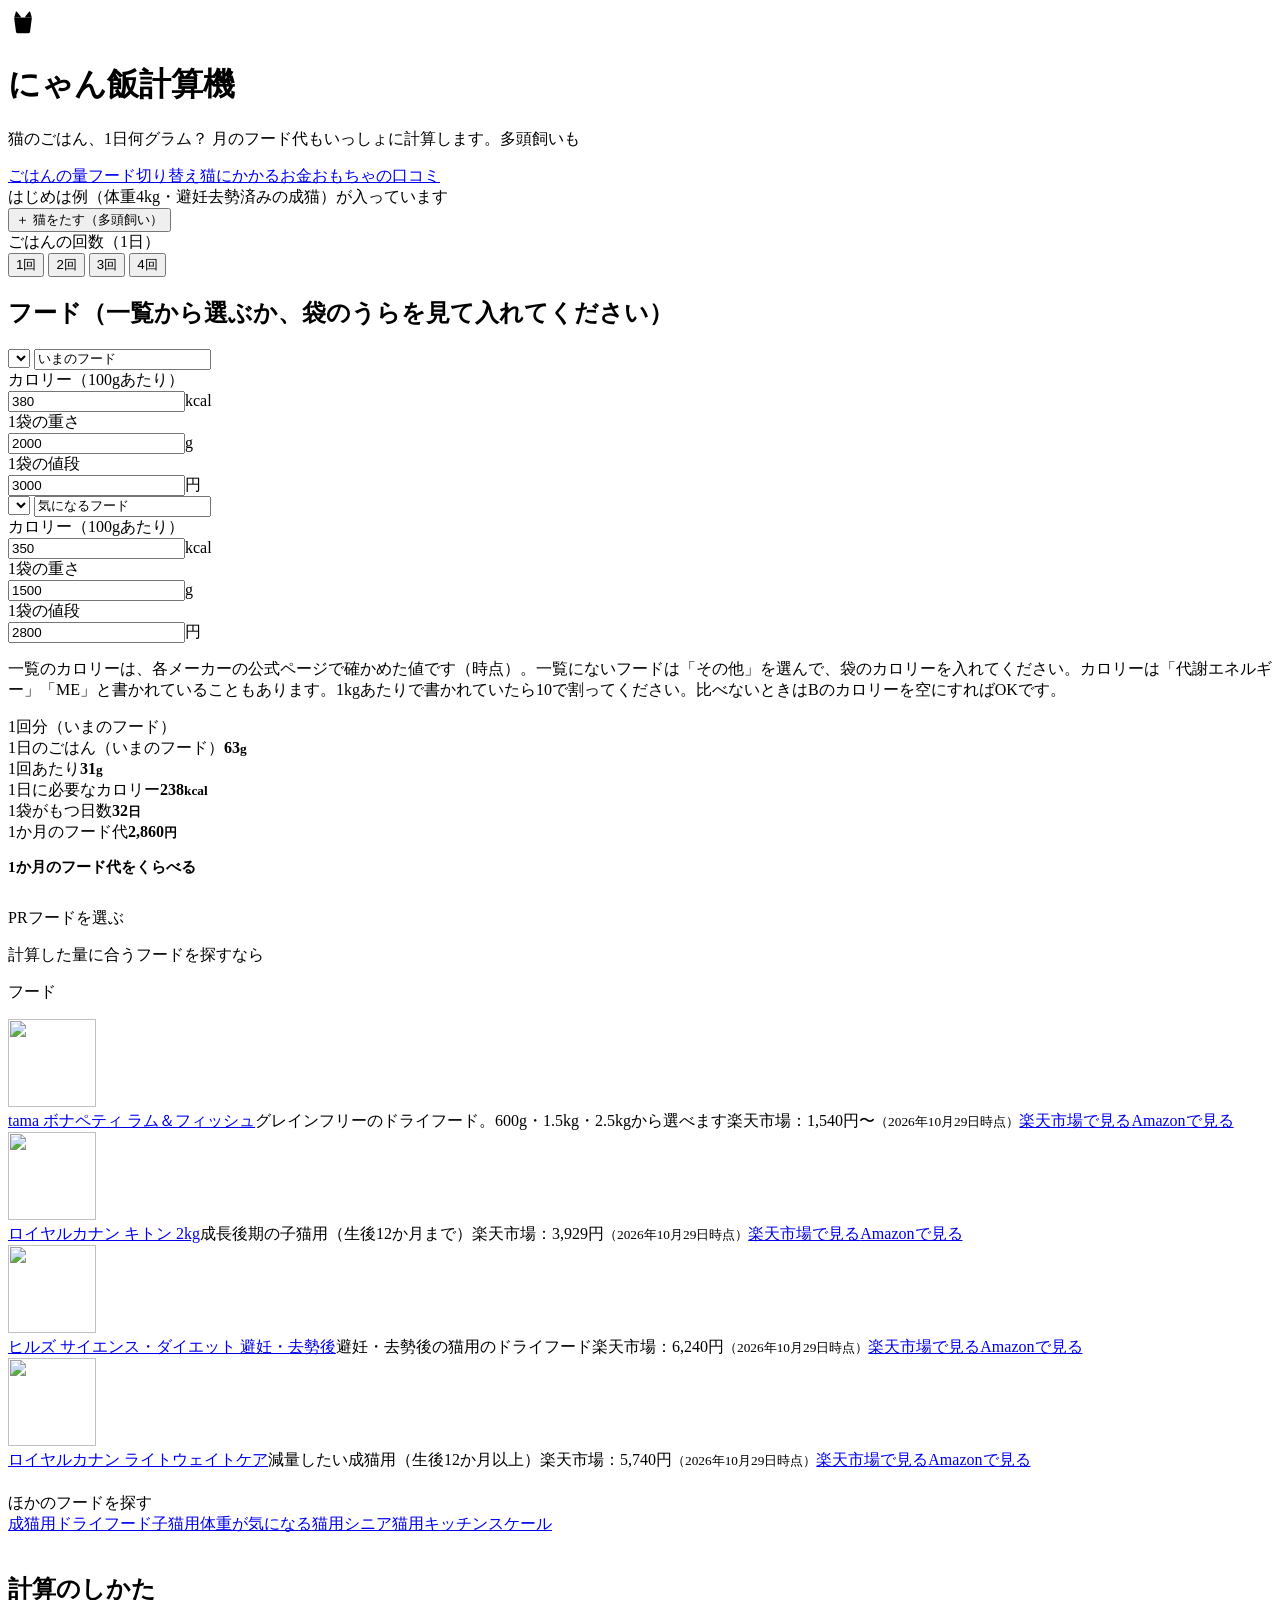
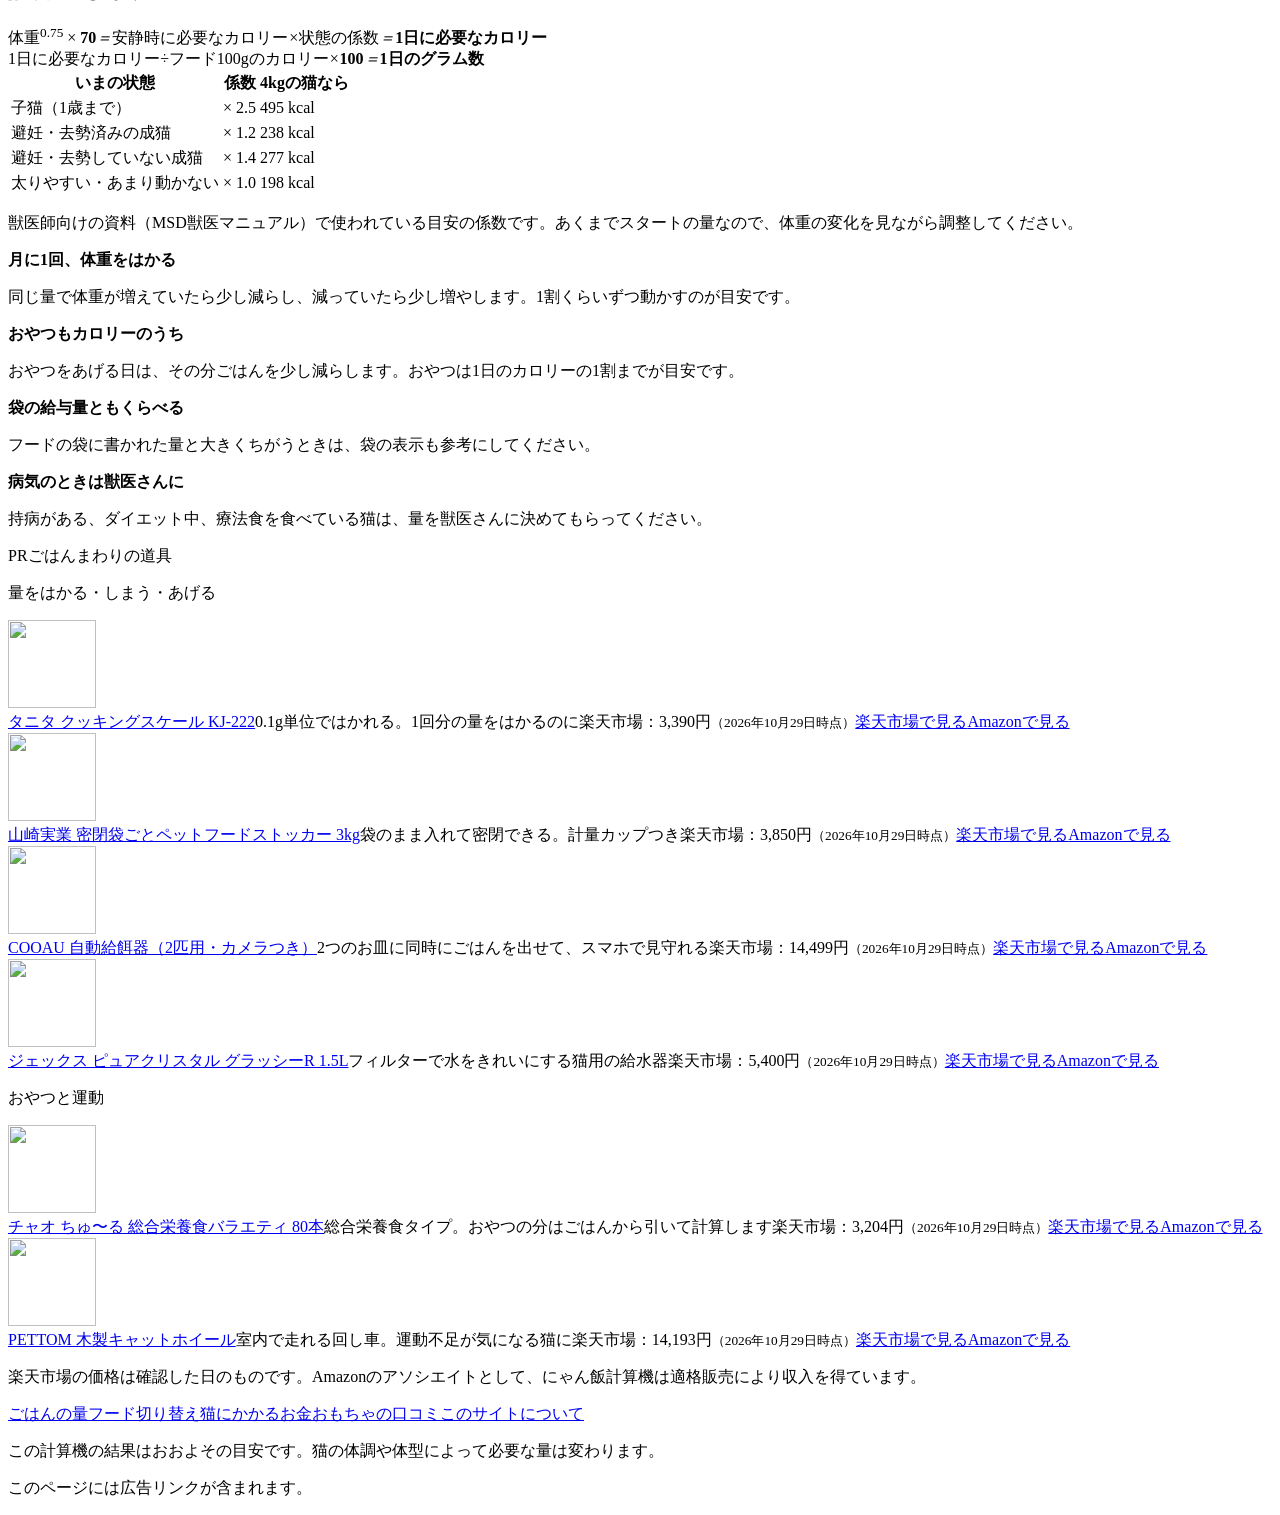
==== commit d8b86720: "ごはんの量を多頭飼いに対応、お金の計算は1か月・1年だけにして5匹以上も選べるように、猫砂やおやつを商品から計算できるように Co-Authored-By: Claude Opus 5.5 <nore" ====
--- a/public/index.html
+++ b/public/index.html
@@ -6,8 +6,8 @@
 <meta property="og:type" content="website">
 <meta property="og:title" content="猫のごはんの量計算｜にゃん飯計算機">
 <meta property="og:description" content="猫の体重とキャットフードのカロリーから、1日の量と月のフード代がわかります。">
-<title>猫のごはんの量計算｜1日何グラム？月のフード代も にゃん飯計算機</title>
-<meta name="description" content="猫の体重とキャットフードのカロリーから、1日に必要なごはんの量（g）と、1袋が何日もつか、月のフード代がわかる計算機です。2つのフードの比較もできます。">
+<title>猫のごはんの量計算｜1日何グラム？月のフード代も・多頭飼い対応 にゃん飯計算機</title>
+<meta name="description" content="猫の体重とキャットフードのカロリーから、1日に必要なごはんの量（g）と、1袋が何日もつか、月のフード代がわかる計算機です。2匹・3匹の多頭飼いなら1匹ずつの量と合計も。人気フードは一覧から選べて、2つのフードの比較もできます。">
 <link rel="icon" href="/favicon.ico" sizes="any">
 <link rel="icon" href="/favicon.svg" type="image/svg+xml">
 <link rel="apple-touch-icon" href="/apple-touch-icon.png">
@@ -27,35 +27,22 @@
     </span>
     <div>
       <h1>にゃん飯計算機</h1>
-      <p class="small muted">猫のごはん、1日何グラム？ 月のフード代もいっしょに計算します</p>
+      <p class="small muted">猫のごはん、1日何グラム？ 月のフード代もいっしょに計算します。多頭飼いも</p>
     </div>
   </header>
   <!--gnav--><nav class="gnav" aria-label="メニュー"><a href="/" aria-current="page"><i style="background:var(--green)"></i>ごはんの量</a><a href="/kirikae/"><i style="background:var(--kibble)"></i>フード切り替え</a><a href="/okane/"><i style="background:var(--rose)"></i>猫にかかるお金</a><a href="/omocha/"><i style="background:var(--blue)"></i>おもちゃの口コミ</a></nav><!--/gnav-->
 
   <section class="card" aria-label="猫のこと">
     <span class="example" id="exampleTag">はじめは例（体重4kg・避妊去勢済みの成猫）が入っています</span>
-    <div class="grid2">
-      <div class="field">
-        <label for="w">体重</label>
-        <div class="row"><input type="range" id="wRange" min="0.5" max="9" step="0.1" value="4" aria-label="体重スライダー"><div class="box"><input id="w" type="number" inputmode="decimal" min="0.3" max="15" step="0.1" value="4"><span>kg</span></div></div>
-      </div>
-      <div class="field">
-        <span class="lbl">ごはんの回数</span>
-        <div class="seg" id="meals">
-          <button type="button" data-v="1" aria-pressed="false">1回</button>
-          <button type="button" data-v="2" aria-pressed="true">2回</button>
-          <button type="button" data-v="3" aria-pressed="false">3回</button>
-          <button type="button" data-v="4" aria-pressed="false">4回</button>
-        </div>
-      </div>
-    </div>
+    <div id="catsBox" class="catsbox"></div>
+    <button type="button" class="addcat" id="addCat">＋ 猫をたす（多頭飼い）</button>
     <div class="field">
-      <span class="lbl">いまの状態</span>
-      <div class="seg" id="stage">
-        <button type="button" data-v="2.5" aria-pressed="false">子猫（1歳まで）</button>
-        <button type="button" data-v="1.2" aria-pressed="true">避妊・去勢済みの成猫</button>
-        <button type="button" data-v="1.4" aria-pressed="false">避妊・去勢していない成猫</button>
-        <button type="button" data-v="1.0" aria-pressed="false">太りやすい・あまり動かない</button>
+      <span class="lbl">ごはんの回数（1日）</span>
+      <div class="seg" id="meals">
+        <button type="button" data-v="1" aria-pressed="false">1回</button>
+        <button type="button" data-v="2" aria-pressed="true">2回</button>
+        <button type="button" data-v="3" aria-pressed="false">3回</button>
+        <button type="button" data-v="4" aria-pressed="false">4回</button>
       </div>
     </div>
   </section>
@@ -83,18 +70,16 @@
 
   <section class="card" aria-live="polite" aria-label="結果">
     <div class="result">
-      <div class="cupwrap">
-        <svg viewBox="0 0 170 190" role="img" aria-label="1回分の量を計量カップで表した図" id="cup"></svg>
-        <span class="small muted">1回分（<span id="cupName">いまのフード</span>）</span>
-      </div>
+      <div class="cupwrap"><div class="cups" id="cups"></div><span class="small muted">1回分（<span id="cupName">いまのフード</span>）</span></div>
       <div class="stats">
-        <div class="stat main"><span>1日のごはん（<span id="mainName">いまのフード</span>）</span><b class="num" id="gDay">63<small>g</small></b></div>
-        <div class="stat"><span>1回あたり</span><b class="num" id="gMeal">31<small>g</small></b></div>
-        <div class="stat"><span>1日に必要なカロリー</span><b class="num" id="kcalDay">238<small>kcal</small></b></div>
+        <div class="stat main"><span><span id="dayLbl">1日のごはん</span>（<span id="mainName">いまのフード</span>）</span><b class="num" id="gDay">63<small>g</small></b></div>
+        <div class="stat"><span id="mealLbl">1回あたり</span><b class="num" id="gMeal">31<small>g</small></b></div>
+        <div class="stat"><span id="kcalLbl">1日に必要なカロリー</span><b class="num" id="kcalDay">238<small>kcal</small></b></div>
         <div class="stat"><span>1袋がもつ日数</span><b class="num" id="days">32<small>日</small></b></div>
-        <div class="stat"><span>1か月のフード代</span><b class="num" id="month">2,860<small>円</small></b></div>
-      </div>
-    </div>
+        <div class="stat"><span id="monthLbl">1か月のフード代</span><b class="num" id="month">2,860<small>円</small></b></div>
+      </div>
+    </div>
+    <div class="percat" id="perCat" hidden></div>
     <div class="cmp" id="cmp">
       <h3 style="font-size:15px">1か月のフード代をくらべる</h3>
       <div id="cmpRows" style="display:flex;flex-direction:column;gap:12px"></div>
@@ -155,13 +140,37 @@
 ];
 
 const STAGES=[['子猫（1歳まで）',2.5],['避妊・去勢済みの成猫',1.2],['避妊・去勢していない成猫',1.4],['太りやすい・あまり動かない',1.0]];
+const CAT_COLORS=['--green','--kibble','--rose','--blue','--ink','--sub'];
 const $=id=>document.getElementById(id);
-let factor=1.2, meals=2, touched=false;
+let meals=2, touched=false;
 const fmt=n=>Math.round(n).toLocaleString('ja-JP');
+const esc=s=>String(s).replace(/[&<>"']/g,c=>({'&':'&amp;','<':'&lt;','>':'&gt;','"':'&quot;',"'":'&#39;'}[c]));
 const rer=w=>70*Math.pow(w,0.75);
+// 猫の一覧（この端末に保存して、次に開いたときも使う）
+let CATS=[{name:'',w:4,f:1.2}];
+try{const s=JSON.parse(localStorage.getItem('nyanmeshi-cats')||'null');if(Array.isArray(s)&&s.length){CATS=s.slice(0,12);touched=true}}catch(e){}
+const catName=(c,i)=>c.name.trim()||(CATS.length>1?(i+1)+'匹目':'うちの猫');
 
 $('tbody').innerHTML=STAGES.map(([n,f])=>`<tr><td>${n}</td><td class="num">× ${f.toFixed(1)}</td><td class="num">${fmt(rer(4)*f)} kcal</td></tr>`).join('');
 $('shopLinks').innerHTML=SHOP.map((s,i)=>`<a ${i===0?'class="primary"':''} href="${s.a8||s.q}" target="_blank" rel="nofollow sponsored noopener">${s.label}</a>`).join('');
+
+function drawCats(){
+  $('catsBox').innerHTML=CATS.map((c,i)=>`<div class="cat" data-i="${i}">
+    <div class="ch"><i style="background:var(${CAT_COLORS[i%CAT_COLORS.length]})"></i><input class="cname" value="${esc(c.name)}" placeholder="${CATS.length>1?(i+1)+'匹目':'うちの猫'}（名前を入れてもOK）" aria-label="${i+1}匹目の名前" maxlength="12">${CATS.length>1?`<button type="button" class="rm">この子をはずす</button>`:''}</div>
+    <div class="field"><label>体重</label><div class="row"><input type="range" class="wr" min="0.5" max="9" step="0.1" value="${c.w}" aria-label="${i+1}匹目の体重スライダー"><div class="box"><input class="wn" type="number" inputmode="decimal" min="0.3" max="15" step="0.1" value="${c.w}"><span>kg</span></div></div></div>
+    <div class="field"><span class="lbl">いまの状態</span><div class="seg">${STAGES.map(([n,f])=>`<button type="button" data-v="${f}" aria-pressed="${c.f===f}">${n}</button>`).join('')}</div></div></div>`).join('');
+  $('addCat').hidden=CATS.length>=12;
+}
+$('catsBox').addEventListener('input',e=>{const el=e.target.closest('.cat');if(!el)return;const c=CATS[+el.dataset.i];
+  if(e.target.classList.contains('cname'))c.name=e.target.value;
+  if(e.target.classList.contains('wr')){c.w=parseFloat(e.target.value);el.querySelector('.wn').value=e.target.value}
+  if(e.target.classList.contains('wn')){c.w=parseFloat(e.target.value);if(e.target.value!=='')el.querySelector('.wr').value=e.target.value}
+  touched=true;update()});
+$('catsBox').addEventListener('click',e=>{const el=e.target.closest('.cat');if(!el)return;const i=+el.dataset.i;
+  if(e.target.closest('.rm')){CATS.splice(i,1);drawCats();touched=true;update();return}
+  const b=e.target.closest('.seg button');if(b){CATS[i].f=+b.dataset.v;el.querySelectorAll('.seg button').forEach(x=>x.setAttribute('aria-pressed',x===b));touched=true;update()}});
+$('addCat').addEventListener('click',()=>{const last=CATS[CATS.length-1];CATS.push({name:'',w:last?last.w:4,f:last?last.f:1.2});drawCats();touched=true;update();
+  const els=$('catsBox').querySelectorAll('.cname');els[els.length-1].focus()});
 
 function food(k){
   const kcal=parseFloat($('kcal'+k).value), bag=parseFloat($('bag'+k).value), price=parseFloat($('price'+k).value);
@@ -173,7 +182,7 @@
   const month=(f.bag>0&&f.price>=0)?f.price/f.bag*g*30.4:NaN;
   return {g,days,month};
 }
-function drawCup(g){
+function cupSVG(g,uid){
   // 計量カップ：めもり 0〜100g。1回分を塗る
   const max=100, top=28, bottom=168, h=bottom-top;
   const lvl=Math.min(g,max)/max;
@@ -183,39 +192,49 @@
     ticks+=`<line x1="${big?118:124}" x2="132" y1="${ty}" y2="${ty}" stroke="var(--sub)" stroke-width="${big?1.6:1}"/>`;
     if(v%20===0)ticks+=`<text x="140" y="${ty+4}" font-size="11" font-family="JetBrains Mono,monospace" fill="var(--sub)">${v}</text>`;}
   const over=g>max?`<text x="70" y="20" text-anchor="middle" font-size="11" fill="var(--rose)" font-weight="700">100gをこえています</text>`:'';
-  $('cup').innerHTML=`
-    <defs><clipPath id="cupClip"><path d="M18 ${top} H122 L112 ${bottom} H28 Z"/></clipPath></defs>
+  return `<svg viewBox="0 0 170 190" role="img" aria-label="1回分 ${fmt(g)}g を計量カップで表した図">
+    <defs><clipPath id="cupClip${uid}"><path d="M18 ${top} H122 L112 ${bottom} H28 Z"/></clipPath></defs>
     <path d="M18 ${top} H122 L112 ${bottom} H28 Z" fill="var(--bg)" stroke="var(--line)" stroke-width="2"/>
-    <g clip-path="url(#cupClip)"><rect x="0" y="${y}" width="140" height="${bottom-y}" fill="var(--kibble)" opacity=".85"/>
+    <g clip-path="url(#cupClip${uid})"><rect x="0" y="${y}" width="140" height="${bottom-y}" fill="var(--kibble)" opacity=".85"/>
       ${Array.from({length:18},(_,i)=>`<circle cx="${26+(i*23)%90}" cy="${Math.min(bottom-6,y+8+((i*37)%Math.max(10,bottom-y)))}" r="5" fill="var(--kibble-ink)" opacity=".18"/>`).join('')}
     </g>
     <line x1="14" x2="126" y1="${y}" y2="${y}" stroke="var(--rose)" stroke-width="2" stroke-dasharray="4 3"/>
     <rect x="45" y="${Math.max(top+2,y-30)}" width="50" height="22" rx="6" fill="var(--paper)" stroke="var(--line)"/><text x="70" y="${Math.max(top+2,y-30)+16}" text-anchor="middle" font-size="14" font-weight="700" font-family="JetBrains Mono,monospace" fill="var(--ink)">${fmt(g)}g</text>
-    ${ticks}${over}`;
+    ${ticks}${over}</svg>`;
 }
 function update(){
-  const w=parseFloat($('w').value);
   const A=food('A'), B=food('B');
   $('warn').hidden=true;
-  if(!(w>0)||!A.ok){$('warn').hidden=false;$('warn').textContent='体重と、フードAのカロリーを入れてください。';return}
-  const need=rer(w)*factor;
-  const a=calc(A,need);
+  const ok=CATS.every(c=>c.w>0);
+  if(!ok||!A.ok){$('warn').hidden=false;$('warn').textContent='体重と、フードAのカロリーを入れてください。';return}
+  try{localStorage.setItem('nyanmeshi-cats',JSON.stringify(CATS))}catch(e){}
+  const per=CATS.map((c,i)=>{const need=rer(c.w)*c.f;return {c,i,need,g:need/A.kcal*100}});
+  const need=per.reduce((s,p)=>s+p.need,0);
+  const a=calc(A,need), many=CATS.length>1;
   $('mainName').textContent=A.name;$('cupName').textContent=A.name;
+  $('dayLbl').textContent=many?`1日のごはん（${CATS.length}匹の合計）`:'1日のごはん';
+  $('mealLbl').textContent=many?'1回あたり（合計）':'1回あたり';
+  $('kcalLbl').textContent=many?'1日に必要なカロリー（合計）':'1日に必要なカロリー';
+  $('monthLbl').textContent=many?`1か月のフード代（${CATS.length}匹分）`:'1か月のフード代';
   $('gDay').innerHTML=`${fmt(a.g)}<small>g</small>`;
   $('gMeal').innerHTML=`${fmt(a.g/meals)}<small>g</small>`;
   $('kcalDay').innerHTML=`${fmt(need)}<small>kcal</small>`;
   $('days').innerHTML=isNaN(a.days)?'—':`${fmt(a.days)}<small>日</small>`;
   $('month').innerHTML=isNaN(a.month)?'—':`${fmt(a.month)}<small>円</small>`;
-  drawCup(a.g/meals);
-  try{ if(!isNaN(a.month)) localStorage.setItem('nyanmeshi-month', JSON.stringify({yen:Math.round(a.month), name:A.name, at:Date.now()})); }catch(e){}
-  if(w>9||w<1)$('warn').hidden=false,$('warn').textContent=w<1?'とても小さい子猫は、1日に何回にも分けてあげます。量は獣医さんにも確認してください。':'体重が大きい場合、太りすぎのこともあります。ダイエットが必要かどうかは獣医さんに相談してください。';
+  $('cups').className='cups'+(many?' many':'');
+  $('cups').innerHTML=per.map(p=>`<figure>${cupSVG(p.g/meals,p.i)}${many?`<figcaption><i style="background:var(${CAT_COLORS[p.i%CAT_COLORS.length]})"></i>${esc(catName(p.c,p.i))}</figcaption>`:''}</figure>`).join('');
+  $('perCat').hidden=!many;
+  if(many)$('perCat').innerHTML=per.map(p=>`<div class="pc-row"><span class="nm"><i style="background:var(${CAT_COLORS[p.i%CAT_COLORS.length]})"></i>${esc(catName(p.c,p.i))}<small>${p.c.w}kg</small></span><span><small>1日</small> <b>${fmt(p.g)}g</b></span><span><small>1回</small> <b>${fmt(p.g/meals)}g</b></span></div>`).join('');
+  try{ if(!isNaN(a.month)) localStorage.setItem('nyanmeshi-month', JSON.stringify({yen:Math.round(a.month), cats:CATS.length, name:A.name, at:Date.now()})); }catch(e){}
+  const tiny=CATS.find(c=>c.w<1), big=CATS.find(c=>c.w>9);
+  if(tiny||big){$('warn').hidden=false;$('warn').textContent=tiny?'とても小さい子猫は、1日に何回にも分けてあげます。量は獣医さんにも確認してください。':'体重が大きい場合、太りすぎのこともあります。ダイエットが必要かどうかは獣医さんに相談してください。'}
 
   // 比較
   if(B.ok){
     const b=calc(B,need);
     const rows=[[A,a,'var(--green)'],[B,b,'var(--kibble)']];
     const mx=Math.max(a.month||0,b.month||0)||1;
-    $('cmpRows').innerHTML=rows.map(([f,r,c])=>`<div class="cmp-item"><div class="cmp-head"><span class="nm"><i class="dot" style="background:${c}"></i>${f.name}</span><span class="num">${isNaN(r.month)?'—':'月 '+fmt(r.month)+'円'}</span></div>
+    $('cmpRows').innerHTML=rows.map(([f,r,c])=>`<div class="cmp-item"><div class="cmp-head"><span class="nm"><i class="dot" style="background:${c}"></i>${esc(f.name)}</span><span class="num">${isNaN(r.month)?'—':'月 '+fmt(r.month)+'円'}</span></div>
       <div class="bar"><i style="width:${isNaN(r.month)?0:r.month/mx*100}%;background:${c}"></i></div>
       <span class="small muted">1日 ${fmt(r.g)}g ・ 1袋 ${isNaN(r.days)?'—':fmt(r.days)+'日'}</span></div>`).join('');
     if(!isNaN(a.month)&&!isNaN(b.month)){
@@ -238,10 +257,9 @@
     const f=FOODS[+v]; $('kcal'+k).value=f.k; $('name'+k).value=f.b+' '+f.n; touched=true; update();});
 });
 $('chk').textContent=FOODS_CHECKED;
-seg('stage',v=>factor=v);seg('meals',v=>meals=v);
-$('wRange').addEventListener('input',()=>{$('w').value=$('wRange').value;touched=true;update()});
-$('w').addEventListener('input',()=>{if($('w').value!=='')$('wRange').value=$('w').value;touched=true;update()});
+seg('meals',v=>meals=v);
 document.querySelectorAll('.food input').forEach(el=>el.addEventListener('input',()=>{touched=true;update()}));
+drawCats();
 update();
 </script>
 
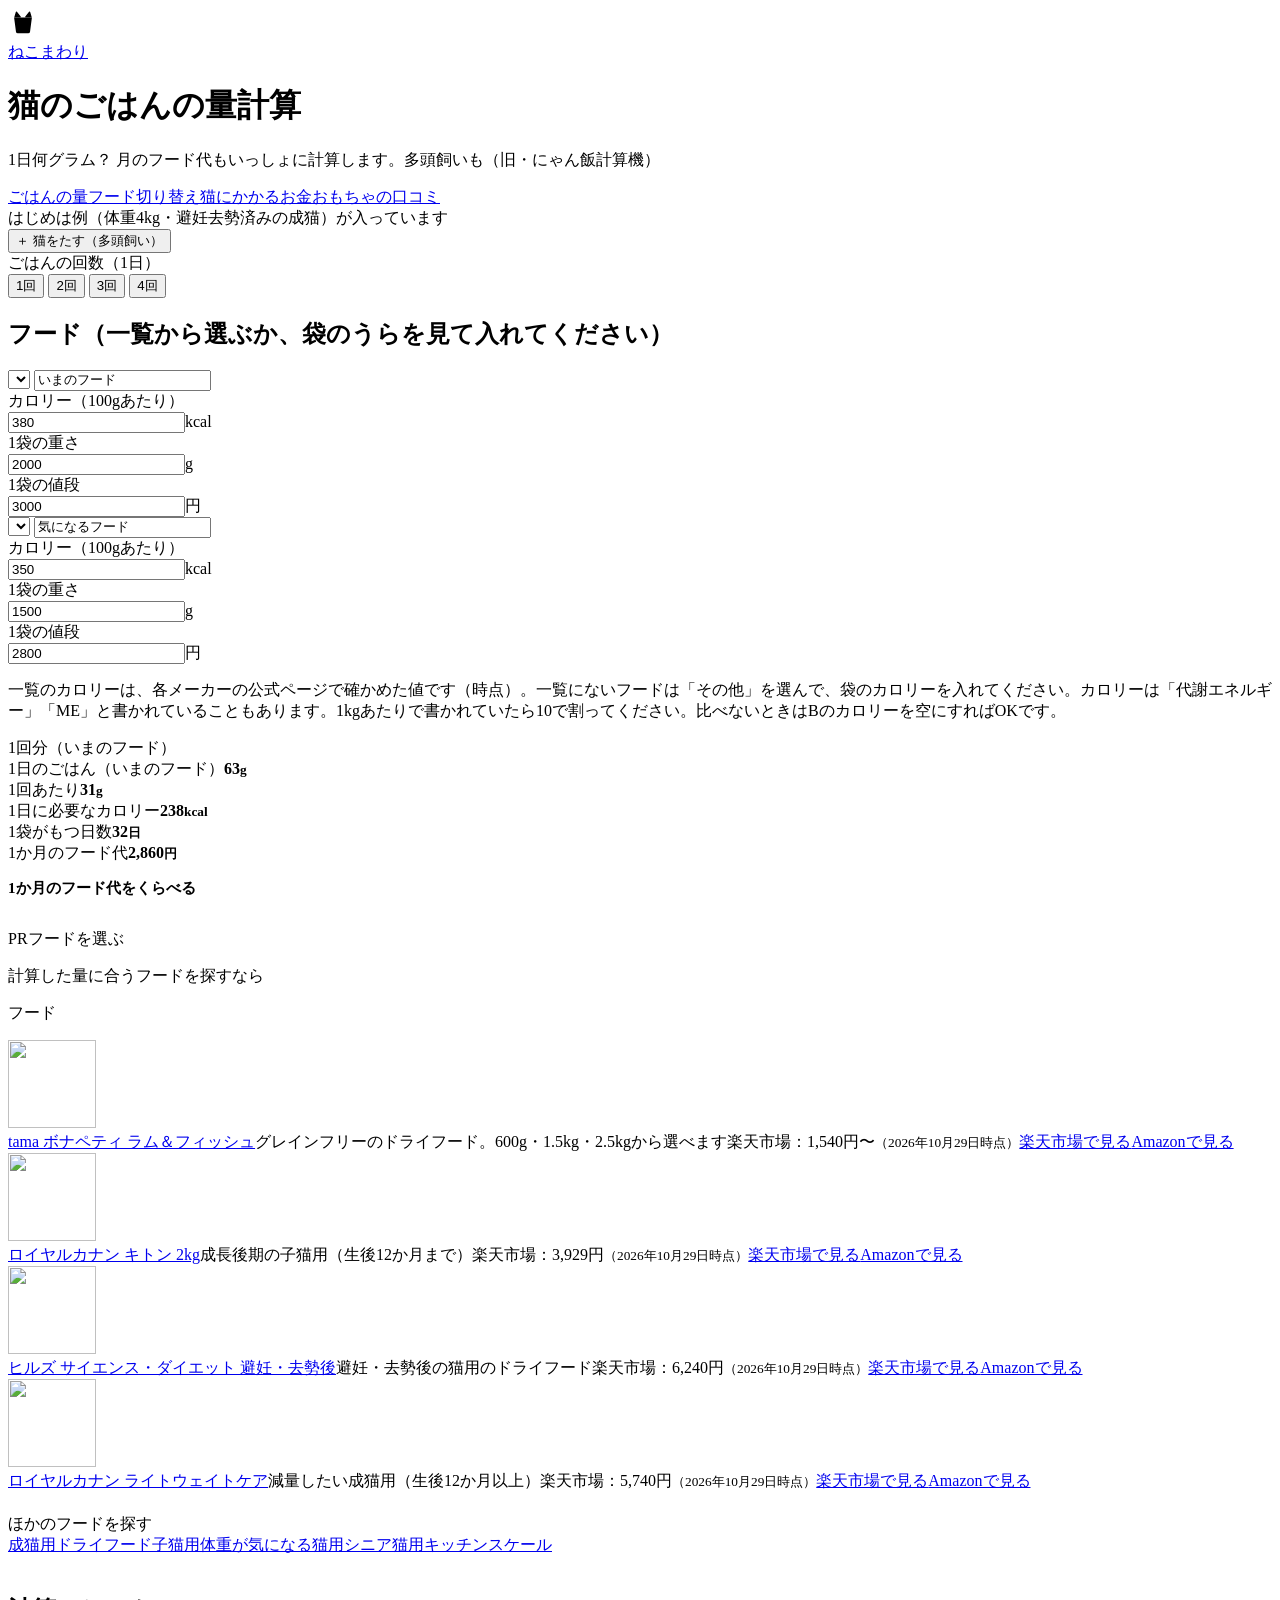
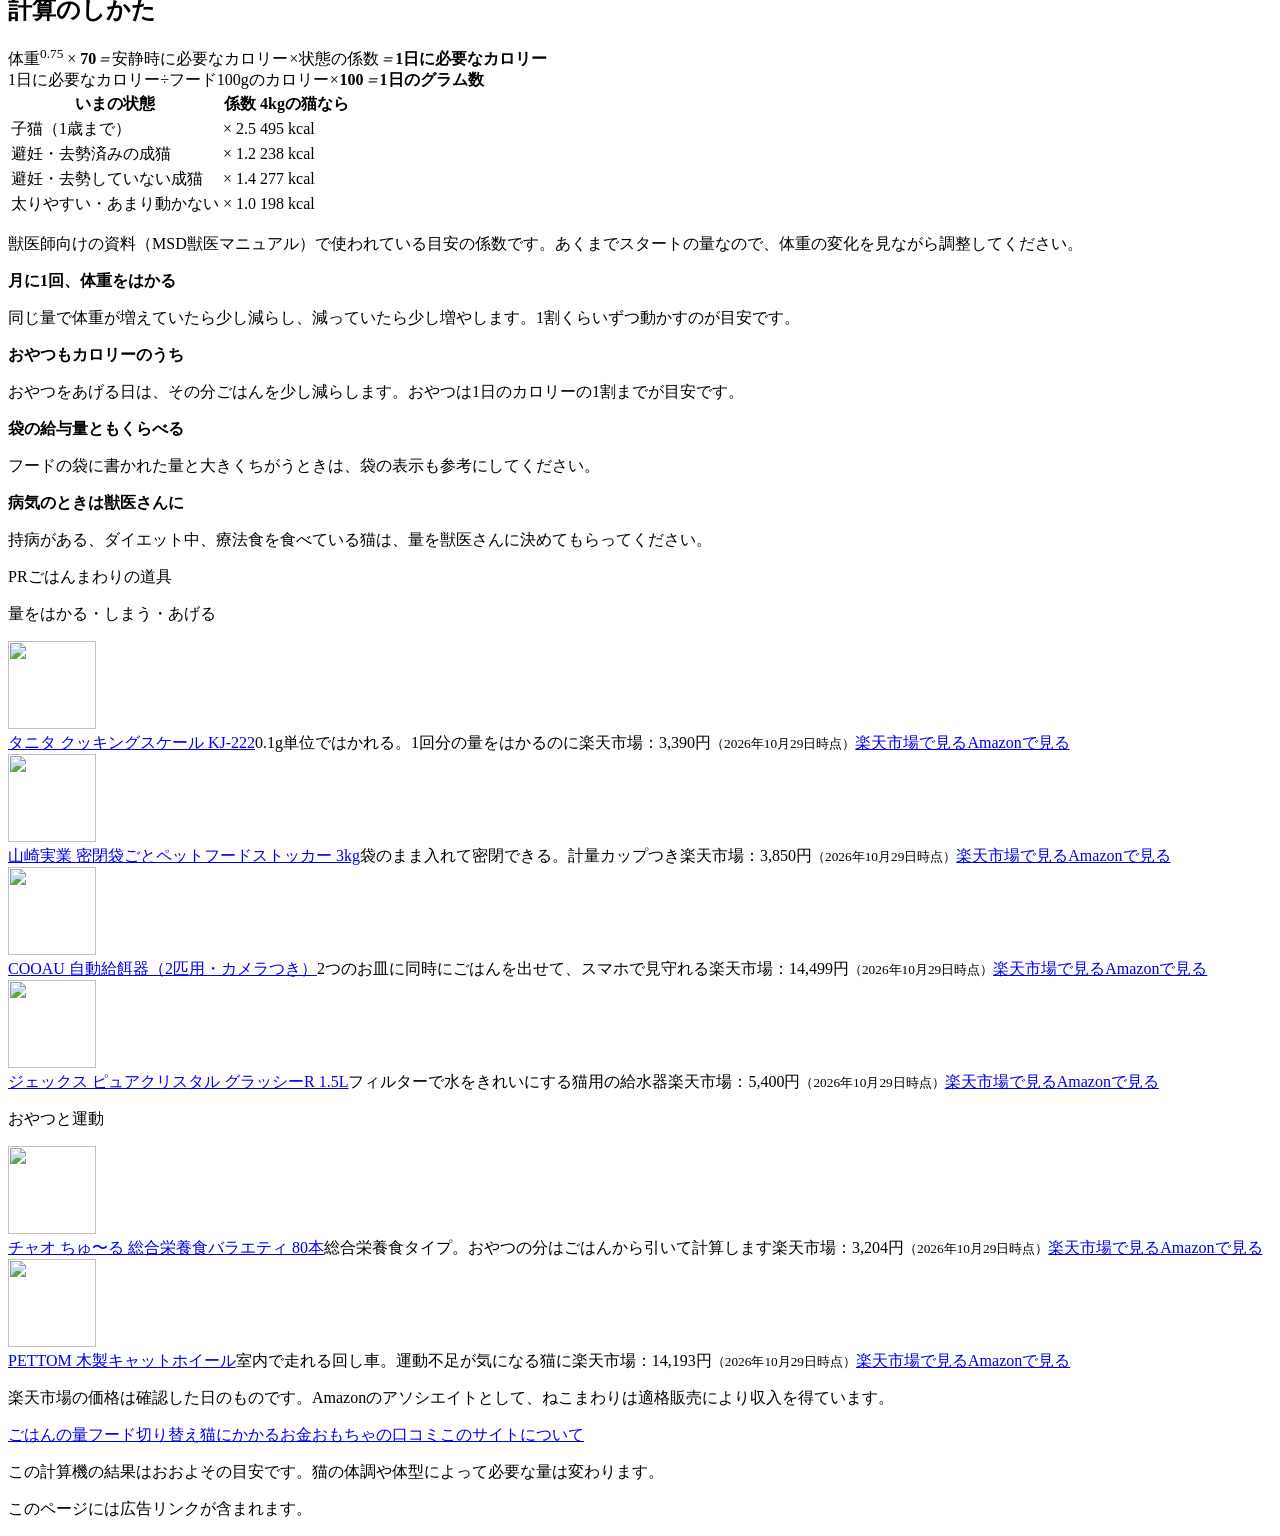
==== commit efa2ffca: "サイト名を「ねこまわり」に変更、nekomawari.com へ移行（pages.dev と www からは301転送） Co-Authored-By: Claude Opus 5.5 <norepl" ====
--- a/public/index.html
+++ b/public/index.html
@@ -4,9 +4,9 @@
 <meta charset="utf-8">
 <meta name="viewport" content="width=device-width, initial-scale=1, viewport-fit=cover">
 <meta property="og:type" content="website">
-<meta property="og:title" content="猫のごはんの量計算｜にゃん飯計算機">
+<meta property="og:title" content="猫のごはんの量計算｜ねこまわり">
 <meta property="og:description" content="猫の体重とキャットフードのカロリーから、1日の量と月のフード代がわかります。">
-<title>猫のごはんの量計算｜1日何グラム？月のフード代も・多頭飼い対応 にゃん飯計算機</title>
+<title>猫のごはんの量計算｜1日何グラム？月のフード代も・多頭飼い対応 - ねこまわり</title>
 <meta name="description" content="猫の体重とキャットフードのカロリーから、1日に必要なごはんの量（g）と、1袋が何日もつか、月のフード代がわかる計算機です。2匹・3匹の多頭飼いなら1匹ずつの量と合計も。人気フードは一覧から選べて、2つのフードの比較もできます。">
 <link rel="icon" href="/favicon.ico" sizes="any">
 <link rel="icon" href="/favicon.svg" type="image/svg+xml">
@@ -15,7 +15,7 @@
 <link rel="preconnect" href="https://fonts.googleapis.com">
 <link rel="stylesheet" href="https://fonts.googleapis.com/css2?family=M+PLUS+Rounded+1c:wght@500;700;800&family=JetBrains+Mono:wght@500;700&display=swap">
 <link rel="stylesheet" href="/style.css">
-<link rel="canonical" href="https://nyanmeshi-keisan.pages.dev/">
+<link rel="canonical" href="https://nekomawari.com/">
 <script src="/foods.js"></script>
 
 </head>
@@ -26,8 +26,9 @@
       <svg viewBox="0 0 32 32" width="30" height="30"><path d="M7.5 9.5 9 4.5l4 5zM24.5 9.5 23 4.5l-4 5z" fill="currentColor" stroke="currentColor" stroke-width="1.4" stroke-linejoin="round"/><path d="M6.5 10h19l-2 15.2a2 2 0 0 1-2 1.8h-11a2 2 0 0 1-2-1.8z" fill="currentColor"/><path d="M11 15h4.5M11 19h6.5M11 23h4.5" stroke="var(--green)" stroke-width="2.2" stroke-linecap="round"/></svg>
     </span>
     <div>
-      <h1>にゃん飯計算機</h1>
-      <p class="small muted">猫のごはん、1日何グラム？ 月のフード代もいっしょに計算します。多頭飼いも</p>
+      <a class="site" href="/">ねこまわり</a>
+      <h1>猫のごはんの量計算</h1>
+      <p class="small muted">1日何グラム？ 月のフード代もいっしょに計算します。多頭飼いも（旧・にゃん飯計算機）</p>
     </div>
   </header>
   <!--gnav--><nav class="gnav" aria-label="メニュー"><a href="/" aria-current="page"><i style="background:var(--green)"></i>ごはんの量</a><a href="/kirikae/"><i style="background:var(--kibble)"></i>フード切り替え</a><a href="/okane/"><i style="background:var(--rose)"></i>猫にかかるお金</a><a href="/omocha/"><i style="background:var(--blue)"></i>おもちゃの口コミ</a></nav><!--/gnav-->
@@ -116,7 +117,7 @@
     <div class="tip"><b>病気のときは獣医さんに</b><p>持病がある、ダイエット中、療法食を食べている猫は、量を獣医さんに決めてもらってください。</p></div>
   </div>
 
-<!--pr:tools--><aside class="pr" aria-label="広告"><p class="pr-h"><span class="pr-tag">PR</span>ごはんまわりの道具</p><div class="grp"><p class="gt"><i style="background:var(--kibble)"></i>量をはかる・しまう・あげる</p><div class="items"><div class="item"><a class="ph" href="https://rpx.a8.net/svt/ejp?a8mat=4BE9CS+98TDHE+2HOM+BWGDT&amp;rakuten=y&amp;a8ejpredirect=https%3A%2F%2Fhb.afl.rakuten.co.jp%2Fhgc%2Fg00r1364.2bo113ce.g00r1364.2bo12c5e%2Fa26100566978_4BE9CS_98TDHE_2HOM_BWGDT%3Fpc%3Dhttps%253A%252F%252Fitem.rakuten.co.jp%252Frakuten24%252F4904785191501%252F%26m%3Dhttp%253A%252F%252Fm.rakuten.co.jp%252Frakuten24%252Fi%252F11276123%252F%26rafcid%3Dwsc_i_is_a9f492a7-8ef9-40e2-ab89-4bc43a1ee283" target="_blank" rel="nofollow sponsored noopener"><img src="https://thumbnail.image.rakuten.co.jp/@0_mall/rakuten24/cabinet/501/4904785191501.jpg?_ex=128x128" width="88" height="88" alt="" loading="lazy"></a><div class="tx"><a class="nm" href="https://rpx.a8.net/svt/ejp?a8mat=4BE9CS+98TDHE+2HOM+BWGDT&amp;rakuten=y&amp;a8ejpredirect=https%3A%2F%2Fhb.afl.rakuten.co.jp%2Fhgc%2Fg00r1364.2bo113ce.g00r1364.2bo12c5e%2Fa26100566978_4BE9CS_98TDHE_2HOM_BWGDT%3Fpc%3Dhttps%253A%252F%252Fitem.rakuten.co.jp%252Frakuten24%252F4904785191501%252F%26m%3Dhttp%253A%252F%252Fm.rakuten.co.jp%252Frakuten24%252Fi%252F11276123%252F%26rafcid%3Dwsc_i_is_a9f492a7-8ef9-40e2-ab89-4bc43a1ee283" target="_blank" rel="nofollow sponsored noopener">タニタ クッキングスケール KJ-222</a><span class="nt">0.1g単位ではかれる。1回分の量をはかるのに</span><span class="pc">楽天市場：3,390円<small>（2026年10月29日時点）</small></span><span class="bt"><a class="b-rak" href="https://rpx.a8.net/svt/ejp?a8mat=4BE9CS+98TDHE+2HOM+BWGDT&amp;rakuten=y&amp;a8ejpredirect=https%3A%2F%2Fhb.afl.rakuten.co.jp%2Fhgc%2Fg00r1364.2bo113ce.g00r1364.2bo12c5e%2Fa26100566978_4BE9CS_98TDHE_2HOM_BWGDT%3Fpc%3Dhttps%253A%252F%252Fitem.rakuten.co.jp%252Frakuten24%252F4904785191501%252F%26m%3Dhttp%253A%252F%252Fm.rakuten.co.jp%252Frakuten24%252Fi%252F11276123%252F%26rafcid%3Dwsc_i_is_a9f492a7-8ef9-40e2-ab89-4bc43a1ee283" target="_blank" rel="nofollow sponsored noopener">楽天市場で見る</a><a class="b-amz" href="https://www.amazon.co.jp/dp/B0DBL3R6Y3?tag=gligla-22" target="_blank" rel="nofollow sponsored noopener">Amazonで見る</a></span></div></div><div class="item"><a class="ph" href="https://rpx.a8.net/svt/ejp?a8mat=4BE9CS+98TDHE+2HOM+BWGDT&amp;rakuten=y&amp;a8ejpredirect=https%3A%2F%2Fhb.afl.rakuten.co.jp%2Fhgc%2Fg00rrql4.2bo11af7.g00rrql4.2bo124be%2Fa26100566978_4BE9CS_98TDHE_2HOM_BWGDT%3Fpc%3Dhttps%253A%252F%252Fitem.rakuten.co.jp%252Fkaguzaku%252Fyj-5613%252F%26m%3Dhttp%253A%252F%252Fm.rakuten.co.jp%252Fkaguzaku%252Fi%252F10007763%252F%26rafcid%3Dwsc_i_is_a9f492a7-8ef9-40e2-ab89-4bc43a1ee283" target="_blank" rel="nofollow sponsored noopener"><img src="https://thumbnail.image.rakuten.co.jp/@0_mall/kaguzaku/cabinet/01023319k/04410742k/07432811/yj-5613_sam01k.jpg?_ex=128x128" width="88" height="88" alt="" loading="lazy"></a><div class="tx"><a class="nm" href="https://rpx.a8.net/svt/ejp?a8mat=4BE9CS+98TDHE+2HOM+BWGDT&amp;rakuten=y&amp;a8ejpredirect=https%3A%2F%2Fhb.afl.rakuten.co.jp%2Fhgc%2Fg00rrql4.2bo11af7.g00rrql4.2bo124be%2Fa26100566978_4BE9CS_98TDHE_2HOM_BWGDT%3Fpc%3Dhttps%253A%252F%252Fitem.rakuten.co.jp%252Fkaguzaku%252Fyj-5613%252F%26m%3Dhttp%253A%252F%252Fm.rakuten.co.jp%252Fkaguzaku%252Fi%252F10007763%252F%26rafcid%3Dwsc_i_is_a9f492a7-8ef9-40e2-ab89-4bc43a1ee283" target="_blank" rel="nofollow sponsored noopener">山崎実業 密閉袋ごとペットフードストッカー 3kg</a><span class="nt">袋のまま入れて密閉できる。計量カップつき</span><span class="pc">楽天市場：3,850円<small>（2026年10月29日時点）</small></span><span class="bt"><a class="b-rak" href="https://rpx.a8.net/svt/ejp?a8mat=4BE9CS+98TDHE+2HOM+BWGDT&amp;rakuten=y&amp;a8ejpredirect=https%3A%2F%2Fhb.afl.rakuten.co.jp%2Fhgc%2Fg00rrql4.2bo11af7.g00rrql4.2bo124be%2Fa26100566978_4BE9CS_98TDHE_2HOM_BWGDT%3Fpc%3Dhttps%253A%252F%252Fitem.rakuten.co.jp%252Fkaguzaku%252Fyj-5613%252F%26m%3Dhttp%253A%252F%252Fm.rakuten.co.jp%252Fkaguzaku%252Fi%252F10007763%252F%26rafcid%3Dwsc_i_is_a9f492a7-8ef9-40e2-ab89-4bc43a1ee283" target="_blank" rel="nofollow sponsored noopener">楽天市場で見る</a><a class="b-amz" href="https://www.amazon.co.jp/dp/B09LY2RQV8?tag=gligla-22" target="_blank" rel="nofollow sponsored noopener">Amazonで見る</a></span></div></div><div class="item"><a class="ph" href="https://rpx.a8.net/svt/ejp?a8mat=4BE9CS+98TDHE+2HOM+BWGDT&amp;rakuten=y&amp;a8ejpredirect=https%3A%2F%2Fhb.afl.rakuten.co.jp%2Fhgc%2Fg00twkn4.2bo11933.g00twkn4.2bo12fc6%2Fa26100566978_4BE9CS_98TDHE_2HOM_BWGDT%3Fpc%3Dhttps%253A%252F%252Fitem.rakuten.co.jp%252Flighting%252Facf200w%252F%26m%3Dhttp%253A%252F%252Fm.rakuten.co.jp%252Flighting%252Fi%252F10000401%252F%26rafcid%3Dwsc_i_is_a9f492a7-8ef9-40e2-ab89-4bc43a1ee283" target="_blank" rel="nofollow sponsored noopener"><img src="https://thumbnail.image.rakuten.co.jp/@0_mall/lighting/cabinet/11099920/178.jpg?_ex=128x128" width="88" height="88" alt="" loading="lazy"></a><div class="tx"><a class="nm" href="https://rpx.a8.net/svt/ejp?a8mat=4BE9CS+98TDHE+2HOM+BWGDT&amp;rakuten=y&amp;a8ejpredirect=https%3A%2F%2Fhb.afl.rakuten.co.jp%2Fhgc%2Fg00twkn4.2bo11933.g00twkn4.2bo12fc6%2Fa26100566978_4BE9CS_98TDHE_2HOM_BWGDT%3Fpc%3Dhttps%253A%252F%252Fitem.rakuten.co.jp%252Flighting%252Facf200w%252F%26m%3Dhttp%253A%252F%252Fm.rakuten.co.jp%252Flighting%252Fi%252F10000401%252F%26rafcid%3Dwsc_i_is_a9f492a7-8ef9-40e2-ab89-4bc43a1ee283" target="_blank" rel="nofollow sponsored noopener">COOAU 自動給餌器（2匹用・カメラつき）</a><span class="nt">2つのお皿に同時にごはんを出せて、スマホで見守れる</span><span class="pc">楽天市場：14,499円<small>（2026年10月29日時点）</small></span><span class="bt"><a class="b-rak" href="https://rpx.a8.net/svt/ejp?a8mat=4BE9CS+98TDHE+2HOM+BWGDT&amp;rakuten=y&amp;a8ejpredirect=https%3A%2F%2Fhb.afl.rakuten.co.jp%2Fhgc%2Fg00twkn4.2bo11933.g00twkn4.2bo12fc6%2Fa26100566978_4BE9CS_98TDHE_2HOM_BWGDT%3Fpc%3Dhttps%253A%252F%252Fitem.rakuten.co.jp%252Flighting%252Facf200w%252F%26m%3Dhttp%253A%252F%252Fm.rakuten.co.jp%252Flighting%252Fi%252F10000401%252F%26rafcid%3Dwsc_i_is_a9f492a7-8ef9-40e2-ab89-4bc43a1ee283" target="_blank" rel="nofollow sponsored noopener">楽天市場で見る</a><a class="b-amz" href="https://www.amazon.co.jp/dp/B0FP16BKHZ?tag=gligla-22" target="_blank" rel="nofollow sponsored noopener">Amazonで見る</a></span></div></div><div class="item"><a class="ph" href="https://rpx.a8.net/svt/ejp?a8mat=4BE9CS+98TDHE+2HOM+BWGDT&amp;rakuten=y&amp;a8ejpredirect=https%3A%2F%2Fhb.afl.rakuten.co.jp%2Fhgc%2Fg00u09g4.2bo116e4.g00u09g4.2bo1246e%2Fa26100566978_4BE9CS_98TDHE_2HOM_BWGDT%3Fpc%3Dhttps%253A%252F%252Fitem.rakuten.co.jp%252Fcocosmile-online%252F4972547928139%252F%26m%3Dhttp%253A%252F%252Fm.rakuten.co.jp%252Fcocosmile-online%252Fi%252F10002020%252F%26rafcid%3Dwsc_i_is_a9f492a7-8ef9-40e2-ab89-4bc43a1ee283" target="_blank" rel="nofollow sponsored noopener"><img src="https://thumbnail.image.rakuten.co.jp/@0_mall/cocosmile-online/cabinet/08236211/08327419/11747469/new928139-1.jpg?_ex=128x128" width="88" height="88" alt="" loading="lazy"></a><div class="tx"><a class="nm" href="https://rpx.a8.net/svt/ejp?a8mat=4BE9CS+98TDHE+2HOM+BWGDT&amp;rakuten=y&amp;a8ejpredirect=https%3A%2F%2Fhb.afl.rakuten.co.jp%2Fhgc%2Fg00u09g4.2bo116e4.g00u09g4.2bo1246e%2Fa26100566978_4BE9CS_98TDHE_2HOM_BWGDT%3Fpc%3Dhttps%253A%252F%252Fitem.rakuten.co.jp%252Fcocosmile-online%252F4972547928139%252F%26m%3Dhttp%253A%252F%252Fm.rakuten.co.jp%252Fcocosmile-online%252Fi%252F10002020%252F%26rafcid%3Dwsc_i_is_a9f492a7-8ef9-40e2-ab89-4bc43a1ee283" target="_blank" rel="nofollow sponsored noopener">ジェックス ピュアクリスタル グラッシーR 1.5L</a><span class="nt">フィルターで水をきれいにする猫用の給水器</span><span class="pc">楽天市場：5,400円<small>（2026年10月29日時点）</small></span><span class="bt"><a class="b-rak" href="https://rpx.a8.net/svt/ejp?a8mat=4BE9CS+98TDHE+2HOM+BWGDT&amp;rakuten=y&amp;a8ejpredirect=https%3A%2F%2Fhb.afl.rakuten.co.jp%2Fhgc%2Fg00u09g4.2bo116e4.g00u09g4.2bo1246e%2Fa26100566978_4BE9CS_98TDHE_2HOM_BWGDT%3Fpc%3Dhttps%253A%252F%252Fitem.rakuten.co.jp%252Fcocosmile-online%252F4972547928139%252F%26m%3Dhttp%253A%252F%252Fm.rakuten.co.jp%252Fcocosmile-online%252Fi%252F10002020%252F%26rafcid%3Dwsc_i_is_a9f492a7-8ef9-40e2-ab89-4bc43a1ee283" target="_blank" rel="nofollow sponsored noopener">楽天市場で見る</a><a class="b-amz" href="https://www.amazon.co.jp/dp/B0CWK6V4P8?tag=gligla-22" target="_blank" rel="nofollow sponsored noopener">Amazonで見る</a></span></div></div></div></div><div class="grp"><p class="gt"><i style="background:var(--rose)"></i>おやつと運動</p><div class="items"><div class="item"><a class="ph" href="https://rpx.a8.net/svt/ejp?a8mat=4BE9CS+98TDHE+2HOM+BWGDT&amp;rakuten=y&amp;a8ejpredirect=https%3A%2F%2Fhb.afl.rakuten.co.jp%2Fhgc%2Fg00ugyn4.2bo115dc.g00ugyn4.2bo127a7%2Fa26100566978_4BE9CS_98TDHE_2HOM_BWGDT%3Fpc%3Dhttps%253A%252F%252Fitem.rakuten.co.jp%252Frakutensokuhaimart%252F4901133875649%252F%26m%3Dhttp%253A%252F%252Fm.rakuten.co.jp%252Frakutensokuhaimart%252Fi%252F10037036%252F%26rafcid%3Dwsc_i_is_a9f492a7-8ef9-40e2-ab89-4bc43a1ee283" target="_blank" rel="nofollow sponsored noopener"><img src="https://thumbnail.image.rakuten.co.jp/@0_mall/rakutensokuhaimart/cabinet/rakuten24/649/4901133875649.jpg?_ex=128x128" width="88" height="88" alt="" loading="lazy"></a><div class="tx"><a class="nm" href="https://rpx.a8.net/svt/ejp?a8mat=4BE9CS+98TDHE+2HOM+BWGDT&amp;rakuten=y&amp;a8ejpredirect=https%3A%2F%2Fhb.afl.rakuten.co.jp%2Fhgc%2Fg00ugyn4.2bo115dc.g00ugyn4.2bo127a7%2Fa26100566978_4BE9CS_98TDHE_2HOM_BWGDT%3Fpc%3Dhttps%253A%252F%252Fitem.rakuten.co.jp%252Frakutensokuhaimart%252F4901133875649%252F%26m%3Dhttp%253A%252F%252Fm.rakuten.co.jp%252Frakutensokuhaimart%252Fi%252F10037036%252F%26rafcid%3Dwsc_i_is_a9f492a7-8ef9-40e2-ab89-4bc43a1ee283" target="_blank" rel="nofollow sponsored noopener">チャオ ちゅ〜る 総合栄養食バラエティ 80本</a><span class="nt">総合栄養食タイプ。おやつの分はごはんから引いて計算します</span><span class="pc">楽天市場：3,204円<small>（2026年10月29日時点）</small></span><span class="bt"><a class="b-rak" href="https://rpx.a8.net/svt/ejp?a8mat=4BE9CS+98TDHE+2HOM+BWGDT&amp;rakuten=y&amp;a8ejpredirect=https%3A%2F%2Fhb.afl.rakuten.co.jp%2Fhgc%2Fg00ugyn4.2bo115dc.g00ugyn4.2bo127a7%2Fa26100566978_4BE9CS_98TDHE_2HOM_BWGDT%3Fpc%3Dhttps%253A%252F%252Fitem.rakuten.co.jp%252Frakutensokuhaimart%252F4901133875649%252F%26m%3Dhttp%253A%252F%252Fm.rakuten.co.jp%252Frakutensokuhaimart%252Fi%252F10037036%252F%26rafcid%3Dwsc_i_is_a9f492a7-8ef9-40e2-ab89-4bc43a1ee283" target="_blank" rel="nofollow sponsored noopener">楽天市場で見る</a><a class="b-amz" href="https://www.amazon.co.jp/dp/B0C2C8SVV5?tag=gligla-22" target="_blank" rel="nofollow sponsored noopener">Amazonで見る</a></span></div></div><div class="item"><a class="ph" href="https://rpx.a8.net/svt/ejp?a8mat=4BE9CS+98TDHE+2HOM+BWGDT&amp;rakuten=y&amp;a8ejpredirect=https%3A%2F%2Fhb.afl.rakuten.co.jp%2Fhgc%2Fg00uq0b4.2bo11334.g00uq0b4.2bo12981%2Fa26100566978_4BE9CS_98TDHE_2HOM_BWGDT%3Fpc%3Dhttps%253A%252F%252Fitem.rakuten.co.jp%252Fcrestshop%252F0639520260602%252F%26m%3Dhttp%253A%252F%252Fm.rakuten.co.jp%252Fcrestshop%252Fi%252F10044263%252F%26rafcid%3Dwsc_i_is_a9f492a7-8ef9-40e2-ab89-4bc43a1ee283" target="_blank" rel="nofollow sponsored noopener"><img src="https://thumbnail.image.rakuten.co.jp/@0_mall/crestshop/cabinet/y_tool_convert39/21c406492a376_01.jpg?_ex=128x128" width="88" height="88" alt="" loading="lazy"></a><div class="tx"><a class="nm" href="https://rpx.a8.net/svt/ejp?a8mat=4BE9CS+98TDHE+2HOM+BWGDT&amp;rakuten=y&amp;a8ejpredirect=https%3A%2F%2Fhb.afl.rakuten.co.jp%2Fhgc%2Fg00uq0b4.2bo11334.g00uq0b4.2bo12981%2Fa26100566978_4BE9CS_98TDHE_2HOM_BWGDT%3Fpc%3Dhttps%253A%252F%252Fitem.rakuten.co.jp%252Fcrestshop%252F0639520260602%252F%26m%3Dhttp%253A%252F%252Fm.rakuten.co.jp%252Fcrestshop%252Fi%252F10044263%252F%26rafcid%3Dwsc_i_is_a9f492a7-8ef9-40e2-ab89-4bc43a1ee283" target="_blank" rel="nofollow sponsored noopener">PETTOM 木製キャットホイール</a><span class="nt">室内で走れる回し車。運動不足が気になる猫に</span><span class="pc">楽天市場：14,193円<small>（2026年10月29日時点）</small></span><span class="bt"><a class="b-rak" href="https://rpx.a8.net/svt/ejp?a8mat=4BE9CS+98TDHE+2HOM+BWGDT&amp;rakuten=y&amp;a8ejpredirect=https%3A%2F%2Fhb.afl.rakuten.co.jp%2Fhgc%2Fg00uq0b4.2bo11334.g00uq0b4.2bo12981%2Fa26100566978_4BE9CS_98TDHE_2HOM_BWGDT%3Fpc%3Dhttps%253A%252F%252Fitem.rakuten.co.jp%252Fcrestshop%252F0639520260602%252F%26m%3Dhttp%253A%252F%252Fm.rakuten.co.jp%252Fcrestshop%252Fi%252F10044263%252F%26rafcid%3Dwsc_i_is_a9f492a7-8ef9-40e2-ab89-4bc43a1ee283" target="_blank" rel="nofollow sponsored noopener">楽天市場で見る</a><a class="b-amz" href="https://www.amazon.co.jp/dp/B0DJ744MT2?tag=gligla-22" target="_blank" rel="nofollow sponsored noopener">Amazonで見る</a></span></div></div></div></div><p class="pr-note">楽天市場の価格は確認した日のものです。Amazonのアソシエイトとして、にゃん飯計算機は適格販売により収入を得ています。</p></aside><!--/pr:tools-->
+<!--pr:tools--><aside class="pr" aria-label="広告"><p class="pr-h"><span class="pr-tag">PR</span>ごはんまわりの道具</p><div class="grp"><p class="gt"><i style="background:var(--kibble)"></i>量をはかる・しまう・あげる</p><div class="items"><div class="item"><a class="ph" href="https://rpx.a8.net/svt/ejp?a8mat=4BE9CS+98TDHE+2HOM+BWGDT&amp;rakuten=y&amp;a8ejpredirect=https%3A%2F%2Fhb.afl.rakuten.co.jp%2Fhgc%2Fg00r1364.2bo113ce.g00r1364.2bo12c5e%2Fa26100566978_4BE9CS_98TDHE_2HOM_BWGDT%3Fpc%3Dhttps%253A%252F%252Fitem.rakuten.co.jp%252Frakuten24%252F4904785191501%252F%26m%3Dhttp%253A%252F%252Fm.rakuten.co.jp%252Frakuten24%252Fi%252F11276123%252F%26rafcid%3Dwsc_i_is_a9f492a7-8ef9-40e2-ab89-4bc43a1ee283" target="_blank" rel="nofollow sponsored noopener"><img src="https://thumbnail.image.rakuten.co.jp/@0_mall/rakuten24/cabinet/501/4904785191501.jpg?_ex=128x128" width="88" height="88" alt="" loading="lazy"></a><div class="tx"><a class="nm" href="https://rpx.a8.net/svt/ejp?a8mat=4BE9CS+98TDHE+2HOM+BWGDT&amp;rakuten=y&amp;a8ejpredirect=https%3A%2F%2Fhb.afl.rakuten.co.jp%2Fhgc%2Fg00r1364.2bo113ce.g00r1364.2bo12c5e%2Fa26100566978_4BE9CS_98TDHE_2HOM_BWGDT%3Fpc%3Dhttps%253A%252F%252Fitem.rakuten.co.jp%252Frakuten24%252F4904785191501%252F%26m%3Dhttp%253A%252F%252Fm.rakuten.co.jp%252Frakuten24%252Fi%252F11276123%252F%26rafcid%3Dwsc_i_is_a9f492a7-8ef9-40e2-ab89-4bc43a1ee283" target="_blank" rel="nofollow sponsored noopener">タニタ クッキングスケール KJ-222</a><span class="nt">0.1g単位ではかれる。1回分の量をはかるのに</span><span class="pc">楽天市場：3,390円<small>（2026年10月29日時点）</small></span><span class="bt"><a class="b-rak" href="https://rpx.a8.net/svt/ejp?a8mat=4BE9CS+98TDHE+2HOM+BWGDT&amp;rakuten=y&amp;a8ejpredirect=https%3A%2F%2Fhb.afl.rakuten.co.jp%2Fhgc%2Fg00r1364.2bo113ce.g00r1364.2bo12c5e%2Fa26100566978_4BE9CS_98TDHE_2HOM_BWGDT%3Fpc%3Dhttps%253A%252F%252Fitem.rakuten.co.jp%252Frakuten24%252F4904785191501%252F%26m%3Dhttp%253A%252F%252Fm.rakuten.co.jp%252Frakuten24%252Fi%252F11276123%252F%26rafcid%3Dwsc_i_is_a9f492a7-8ef9-40e2-ab89-4bc43a1ee283" target="_blank" rel="nofollow sponsored noopener">楽天市場で見る</a><a class="b-amz" href="https://www.amazon.co.jp/dp/B0DBL3R6Y3?tag=gligla-22" target="_blank" rel="nofollow sponsored noopener">Amazonで見る</a></span></div></div><div class="item"><a class="ph" href="https://rpx.a8.net/svt/ejp?a8mat=4BE9CS+98TDHE+2HOM+BWGDT&amp;rakuten=y&amp;a8ejpredirect=https%3A%2F%2Fhb.afl.rakuten.co.jp%2Fhgc%2Fg00rrql4.2bo11af7.g00rrql4.2bo124be%2Fa26100566978_4BE9CS_98TDHE_2HOM_BWGDT%3Fpc%3Dhttps%253A%252F%252Fitem.rakuten.co.jp%252Fkaguzaku%252Fyj-5613%252F%26m%3Dhttp%253A%252F%252Fm.rakuten.co.jp%252Fkaguzaku%252Fi%252F10007763%252F%26rafcid%3Dwsc_i_is_a9f492a7-8ef9-40e2-ab89-4bc43a1ee283" target="_blank" rel="nofollow sponsored noopener"><img src="https://thumbnail.image.rakuten.co.jp/@0_mall/kaguzaku/cabinet/01023319k/04410742k/07432811/yj-5613_sam01k.jpg?_ex=128x128" width="88" height="88" alt="" loading="lazy"></a><div class="tx"><a class="nm" href="https://rpx.a8.net/svt/ejp?a8mat=4BE9CS+98TDHE+2HOM+BWGDT&amp;rakuten=y&amp;a8ejpredirect=https%3A%2F%2Fhb.afl.rakuten.co.jp%2Fhgc%2Fg00rrql4.2bo11af7.g00rrql4.2bo124be%2Fa26100566978_4BE9CS_98TDHE_2HOM_BWGDT%3Fpc%3Dhttps%253A%252F%252Fitem.rakuten.co.jp%252Fkaguzaku%252Fyj-5613%252F%26m%3Dhttp%253A%252F%252Fm.rakuten.co.jp%252Fkaguzaku%252Fi%252F10007763%252F%26rafcid%3Dwsc_i_is_a9f492a7-8ef9-40e2-ab89-4bc43a1ee283" target="_blank" rel="nofollow sponsored noopener">山崎実業 密閉袋ごとペットフードストッカー 3kg</a><span class="nt">袋のまま入れて密閉できる。計量カップつき</span><span class="pc">楽天市場：3,850円<small>（2026年10月29日時点）</small></span><span class="bt"><a class="b-rak" href="https://rpx.a8.net/svt/ejp?a8mat=4BE9CS+98TDHE+2HOM+BWGDT&amp;rakuten=y&amp;a8ejpredirect=https%3A%2F%2Fhb.afl.rakuten.co.jp%2Fhgc%2Fg00rrql4.2bo11af7.g00rrql4.2bo124be%2Fa26100566978_4BE9CS_98TDHE_2HOM_BWGDT%3Fpc%3Dhttps%253A%252F%252Fitem.rakuten.co.jp%252Fkaguzaku%252Fyj-5613%252F%26m%3Dhttp%253A%252F%252Fm.rakuten.co.jp%252Fkaguzaku%252Fi%252F10007763%252F%26rafcid%3Dwsc_i_is_a9f492a7-8ef9-40e2-ab89-4bc43a1ee283" target="_blank" rel="nofollow sponsored noopener">楽天市場で見る</a><a class="b-amz" href="https://www.amazon.co.jp/dp/B09LY2RQV8?tag=gligla-22" target="_blank" rel="nofollow sponsored noopener">Amazonで見る</a></span></div></div><div class="item"><a class="ph" href="https://rpx.a8.net/svt/ejp?a8mat=4BE9CS+98TDHE+2HOM+BWGDT&amp;rakuten=y&amp;a8ejpredirect=https%3A%2F%2Fhb.afl.rakuten.co.jp%2Fhgc%2Fg00twkn4.2bo11933.g00twkn4.2bo12fc6%2Fa26100566978_4BE9CS_98TDHE_2HOM_BWGDT%3Fpc%3Dhttps%253A%252F%252Fitem.rakuten.co.jp%252Flighting%252Facf200w%252F%26m%3Dhttp%253A%252F%252Fm.rakuten.co.jp%252Flighting%252Fi%252F10000401%252F%26rafcid%3Dwsc_i_is_a9f492a7-8ef9-40e2-ab89-4bc43a1ee283" target="_blank" rel="nofollow sponsored noopener"><img src="https://thumbnail.image.rakuten.co.jp/@0_mall/lighting/cabinet/11099920/178.jpg?_ex=128x128" width="88" height="88" alt="" loading="lazy"></a><div class="tx"><a class="nm" href="https://rpx.a8.net/svt/ejp?a8mat=4BE9CS+98TDHE+2HOM+BWGDT&amp;rakuten=y&amp;a8ejpredirect=https%3A%2F%2Fhb.afl.rakuten.co.jp%2Fhgc%2Fg00twkn4.2bo11933.g00twkn4.2bo12fc6%2Fa26100566978_4BE9CS_98TDHE_2HOM_BWGDT%3Fpc%3Dhttps%253A%252F%252Fitem.rakuten.co.jp%252Flighting%252Facf200w%252F%26m%3Dhttp%253A%252F%252Fm.rakuten.co.jp%252Flighting%252Fi%252F10000401%252F%26rafcid%3Dwsc_i_is_a9f492a7-8ef9-40e2-ab89-4bc43a1ee283" target="_blank" rel="nofollow sponsored noopener">COOAU 自動給餌器（2匹用・カメラつき）</a><span class="nt">2つのお皿に同時にごはんを出せて、スマホで見守れる</span><span class="pc">楽天市場：14,499円<small>（2026年10月29日時点）</small></span><span class="bt"><a class="b-rak" href="https://rpx.a8.net/svt/ejp?a8mat=4BE9CS+98TDHE+2HOM+BWGDT&amp;rakuten=y&amp;a8ejpredirect=https%3A%2F%2Fhb.afl.rakuten.co.jp%2Fhgc%2Fg00twkn4.2bo11933.g00twkn4.2bo12fc6%2Fa26100566978_4BE9CS_98TDHE_2HOM_BWGDT%3Fpc%3Dhttps%253A%252F%252Fitem.rakuten.co.jp%252Flighting%252Facf200w%252F%26m%3Dhttp%253A%252F%252Fm.rakuten.co.jp%252Flighting%252Fi%252F10000401%252F%26rafcid%3Dwsc_i_is_a9f492a7-8ef9-40e2-ab89-4bc43a1ee283" target="_blank" rel="nofollow sponsored noopener">楽天市場で見る</a><a class="b-amz" href="https://www.amazon.co.jp/dp/B0FP16BKHZ?tag=gligla-22" target="_blank" rel="nofollow sponsored noopener">Amazonで見る</a></span></div></div><div class="item"><a class="ph" href="https://rpx.a8.net/svt/ejp?a8mat=4BE9CS+98TDHE+2HOM+BWGDT&amp;rakuten=y&amp;a8ejpredirect=https%3A%2F%2Fhb.afl.rakuten.co.jp%2Fhgc%2Fg00u09g4.2bo116e4.g00u09g4.2bo1246e%2Fa26100566978_4BE9CS_98TDHE_2HOM_BWGDT%3Fpc%3Dhttps%253A%252F%252Fitem.rakuten.co.jp%252Fcocosmile-online%252F4972547928139%252F%26m%3Dhttp%253A%252F%252Fm.rakuten.co.jp%252Fcocosmile-online%252Fi%252F10002020%252F%26rafcid%3Dwsc_i_is_a9f492a7-8ef9-40e2-ab89-4bc43a1ee283" target="_blank" rel="nofollow sponsored noopener"><img src="https://thumbnail.image.rakuten.co.jp/@0_mall/cocosmile-online/cabinet/08236211/08327419/11747469/new928139-1.jpg?_ex=128x128" width="88" height="88" alt="" loading="lazy"></a><div class="tx"><a class="nm" href="https://rpx.a8.net/svt/ejp?a8mat=4BE9CS+98TDHE+2HOM+BWGDT&amp;rakuten=y&amp;a8ejpredirect=https%3A%2F%2Fhb.afl.rakuten.co.jp%2Fhgc%2Fg00u09g4.2bo116e4.g00u09g4.2bo1246e%2Fa26100566978_4BE9CS_98TDHE_2HOM_BWGDT%3Fpc%3Dhttps%253A%252F%252Fitem.rakuten.co.jp%252Fcocosmile-online%252F4972547928139%252F%26m%3Dhttp%253A%252F%252Fm.rakuten.co.jp%252Fcocosmile-online%252Fi%252F10002020%252F%26rafcid%3Dwsc_i_is_a9f492a7-8ef9-40e2-ab89-4bc43a1ee283" target="_blank" rel="nofollow sponsored noopener">ジェックス ピュアクリスタル グラッシーR 1.5L</a><span class="nt">フィルターで水をきれいにする猫用の給水器</span><span class="pc">楽天市場：5,400円<small>（2026年10月29日時点）</small></span><span class="bt"><a class="b-rak" href="https://rpx.a8.net/svt/ejp?a8mat=4BE9CS+98TDHE+2HOM+BWGDT&amp;rakuten=y&amp;a8ejpredirect=https%3A%2F%2Fhb.afl.rakuten.co.jp%2Fhgc%2Fg00u09g4.2bo116e4.g00u09g4.2bo1246e%2Fa26100566978_4BE9CS_98TDHE_2HOM_BWGDT%3Fpc%3Dhttps%253A%252F%252Fitem.rakuten.co.jp%252Fcocosmile-online%252F4972547928139%252F%26m%3Dhttp%253A%252F%252Fm.rakuten.co.jp%252Fcocosmile-online%252Fi%252F10002020%252F%26rafcid%3Dwsc_i_is_a9f492a7-8ef9-40e2-ab89-4bc43a1ee283" target="_blank" rel="nofollow sponsored noopener">楽天市場で見る</a><a class="b-amz" href="https://www.amazon.co.jp/dp/B0CWK6V4P8?tag=gligla-22" target="_blank" rel="nofollow sponsored noopener">Amazonで見る</a></span></div></div></div></div><div class="grp"><p class="gt"><i style="background:var(--rose)"></i>おやつと運動</p><div class="items"><div class="item"><a class="ph" href="https://rpx.a8.net/svt/ejp?a8mat=4BE9CS+98TDHE+2HOM+BWGDT&amp;rakuten=y&amp;a8ejpredirect=https%3A%2F%2Fhb.afl.rakuten.co.jp%2Fhgc%2Fg00ugyn4.2bo115dc.g00ugyn4.2bo127a7%2Fa26100566978_4BE9CS_98TDHE_2HOM_BWGDT%3Fpc%3Dhttps%253A%252F%252Fitem.rakuten.co.jp%252Frakutensokuhaimart%252F4901133875649%252F%26m%3Dhttp%253A%252F%252Fm.rakuten.co.jp%252Frakutensokuhaimart%252Fi%252F10037036%252F%26rafcid%3Dwsc_i_is_a9f492a7-8ef9-40e2-ab89-4bc43a1ee283" target="_blank" rel="nofollow sponsored noopener"><img src="https://thumbnail.image.rakuten.co.jp/@0_mall/rakutensokuhaimart/cabinet/rakuten24/649/4901133875649.jpg?_ex=128x128" width="88" height="88" alt="" loading="lazy"></a><div class="tx"><a class="nm" href="https://rpx.a8.net/svt/ejp?a8mat=4BE9CS+98TDHE+2HOM+BWGDT&amp;rakuten=y&amp;a8ejpredirect=https%3A%2F%2Fhb.afl.rakuten.co.jp%2Fhgc%2Fg00ugyn4.2bo115dc.g00ugyn4.2bo127a7%2Fa26100566978_4BE9CS_98TDHE_2HOM_BWGDT%3Fpc%3Dhttps%253A%252F%252Fitem.rakuten.co.jp%252Frakutensokuhaimart%252F4901133875649%252F%26m%3Dhttp%253A%252F%252Fm.rakuten.co.jp%252Frakutensokuhaimart%252Fi%252F10037036%252F%26rafcid%3Dwsc_i_is_a9f492a7-8ef9-40e2-ab89-4bc43a1ee283" target="_blank" rel="nofollow sponsored noopener">チャオ ちゅ〜る 総合栄養食バラエティ 80本</a><span class="nt">総合栄養食タイプ。おやつの分はごはんから引いて計算します</span><span class="pc">楽天市場：3,204円<small>（2026年10月29日時点）</small></span><span class="bt"><a class="b-rak" href="https://rpx.a8.net/svt/ejp?a8mat=4BE9CS+98TDHE+2HOM+BWGDT&amp;rakuten=y&amp;a8ejpredirect=https%3A%2F%2Fhb.afl.rakuten.co.jp%2Fhgc%2Fg00ugyn4.2bo115dc.g00ugyn4.2bo127a7%2Fa26100566978_4BE9CS_98TDHE_2HOM_BWGDT%3Fpc%3Dhttps%253A%252F%252Fitem.rakuten.co.jp%252Frakutensokuhaimart%252F4901133875649%252F%26m%3Dhttp%253A%252F%252Fm.rakuten.co.jp%252Frakutensokuhaimart%252Fi%252F10037036%252F%26rafcid%3Dwsc_i_is_a9f492a7-8ef9-40e2-ab89-4bc43a1ee283" target="_blank" rel="nofollow sponsored noopener">楽天市場で見る</a><a class="b-amz" href="https://www.amazon.co.jp/dp/B0C2C8SVV5?tag=gligla-22" target="_blank" rel="nofollow sponsored noopener">Amazonで見る</a></span></div></div><div class="item"><a class="ph" href="https://rpx.a8.net/svt/ejp?a8mat=4BE9CS+98TDHE+2HOM+BWGDT&amp;rakuten=y&amp;a8ejpredirect=https%3A%2F%2Fhb.afl.rakuten.co.jp%2Fhgc%2Fg00uq0b4.2bo11334.g00uq0b4.2bo12981%2Fa26100566978_4BE9CS_98TDHE_2HOM_BWGDT%3Fpc%3Dhttps%253A%252F%252Fitem.rakuten.co.jp%252Fcrestshop%252F0639520260602%252F%26m%3Dhttp%253A%252F%252Fm.rakuten.co.jp%252Fcrestshop%252Fi%252F10044263%252F%26rafcid%3Dwsc_i_is_a9f492a7-8ef9-40e2-ab89-4bc43a1ee283" target="_blank" rel="nofollow sponsored noopener"><img src="https://thumbnail.image.rakuten.co.jp/@0_mall/crestshop/cabinet/y_tool_convert39/21c406492a376_01.jpg?_ex=128x128" width="88" height="88" alt="" loading="lazy"></a><div class="tx"><a class="nm" href="https://rpx.a8.net/svt/ejp?a8mat=4BE9CS+98TDHE+2HOM+BWGDT&amp;rakuten=y&amp;a8ejpredirect=https%3A%2F%2Fhb.afl.rakuten.co.jp%2Fhgc%2Fg00uq0b4.2bo11334.g00uq0b4.2bo12981%2Fa26100566978_4BE9CS_98TDHE_2HOM_BWGDT%3Fpc%3Dhttps%253A%252F%252Fitem.rakuten.co.jp%252Fcrestshop%252F0639520260602%252F%26m%3Dhttp%253A%252F%252Fm.rakuten.co.jp%252Fcrestshop%252Fi%252F10044263%252F%26rafcid%3Dwsc_i_is_a9f492a7-8ef9-40e2-ab89-4bc43a1ee283" target="_blank" rel="nofollow sponsored noopener">PETTOM 木製キャットホイール</a><span class="nt">室内で走れる回し車。運動不足が気になる猫に</span><span class="pc">楽天市場：14,193円<small>（2026年10月29日時点）</small></span><span class="bt"><a class="b-rak" href="https://rpx.a8.net/svt/ejp?a8mat=4BE9CS+98TDHE+2HOM+BWGDT&amp;rakuten=y&amp;a8ejpredirect=https%3A%2F%2Fhb.afl.rakuten.co.jp%2Fhgc%2Fg00uq0b4.2bo11334.g00uq0b4.2bo12981%2Fa26100566978_4BE9CS_98TDHE_2HOM_BWGDT%3Fpc%3Dhttps%253A%252F%252Fitem.rakuten.co.jp%252Fcrestshop%252F0639520260602%252F%26m%3Dhttp%253A%252F%252Fm.rakuten.co.jp%252Fcrestshop%252Fi%252F10044263%252F%26rafcid%3Dwsc_i_is_a9f492a7-8ef9-40e2-ab89-4bc43a1ee283" target="_blank" rel="nofollow sponsored noopener">楽天市場で見る</a><a class="b-amz" href="https://www.amazon.co.jp/dp/B0DJ744MT2?tag=gligla-22" target="_blank" rel="nofollow sponsored noopener">Amazonで見る</a></span></div></div></div></div><p class="pr-note">楽天市場の価格は確認した日のものです。Amazonのアソシエイトとして、ねこまわりは適格販売により収入を得ています。</p></aside><!--/pr:tools-->
 
   <footer>
     <!--fnav--><nav class="fnav" aria-label="サイトの中のページ"><a href="/">ごはんの量</a><a href="/kirikae/">フード切り替え</a><a href="/okane/">猫にかかるお金</a><a href="/omocha/">おもちゃの口コミ</a><a href="/about/">このサイトについて</a></nav><!--/fnav-->
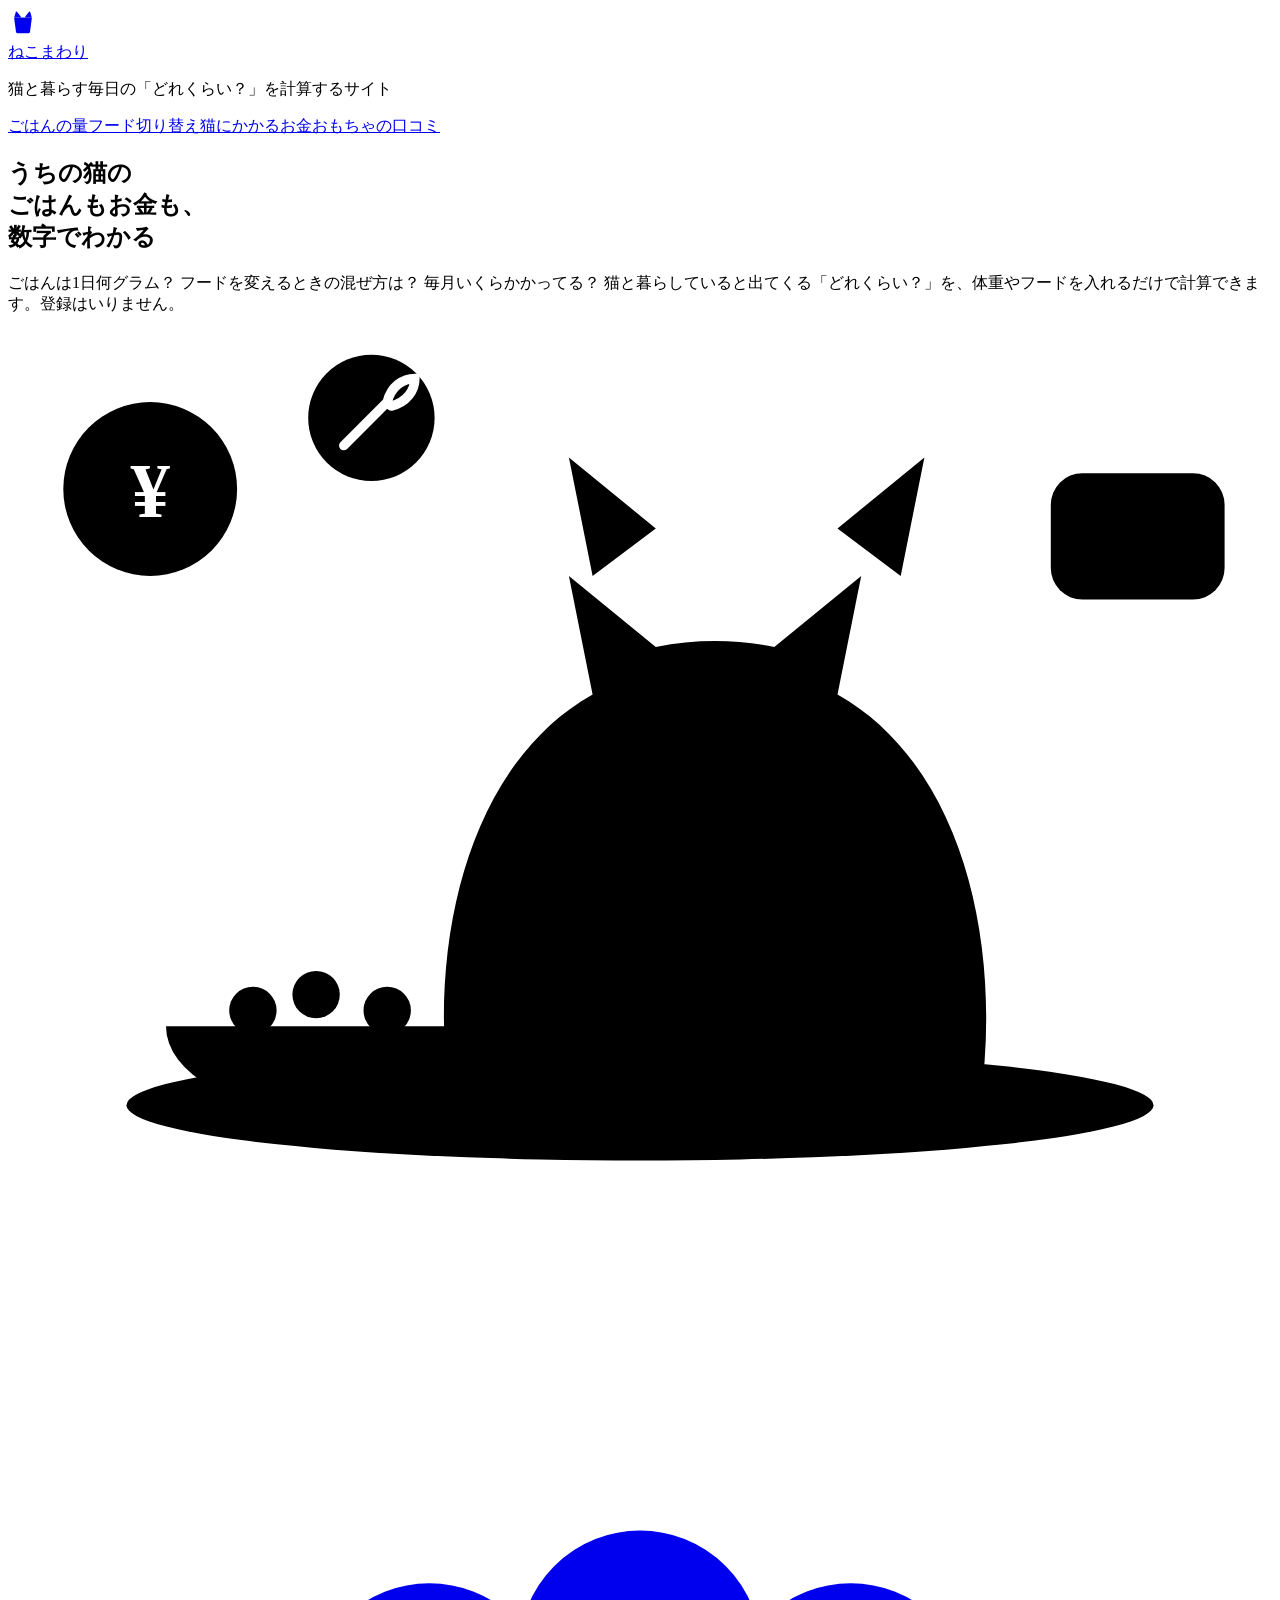
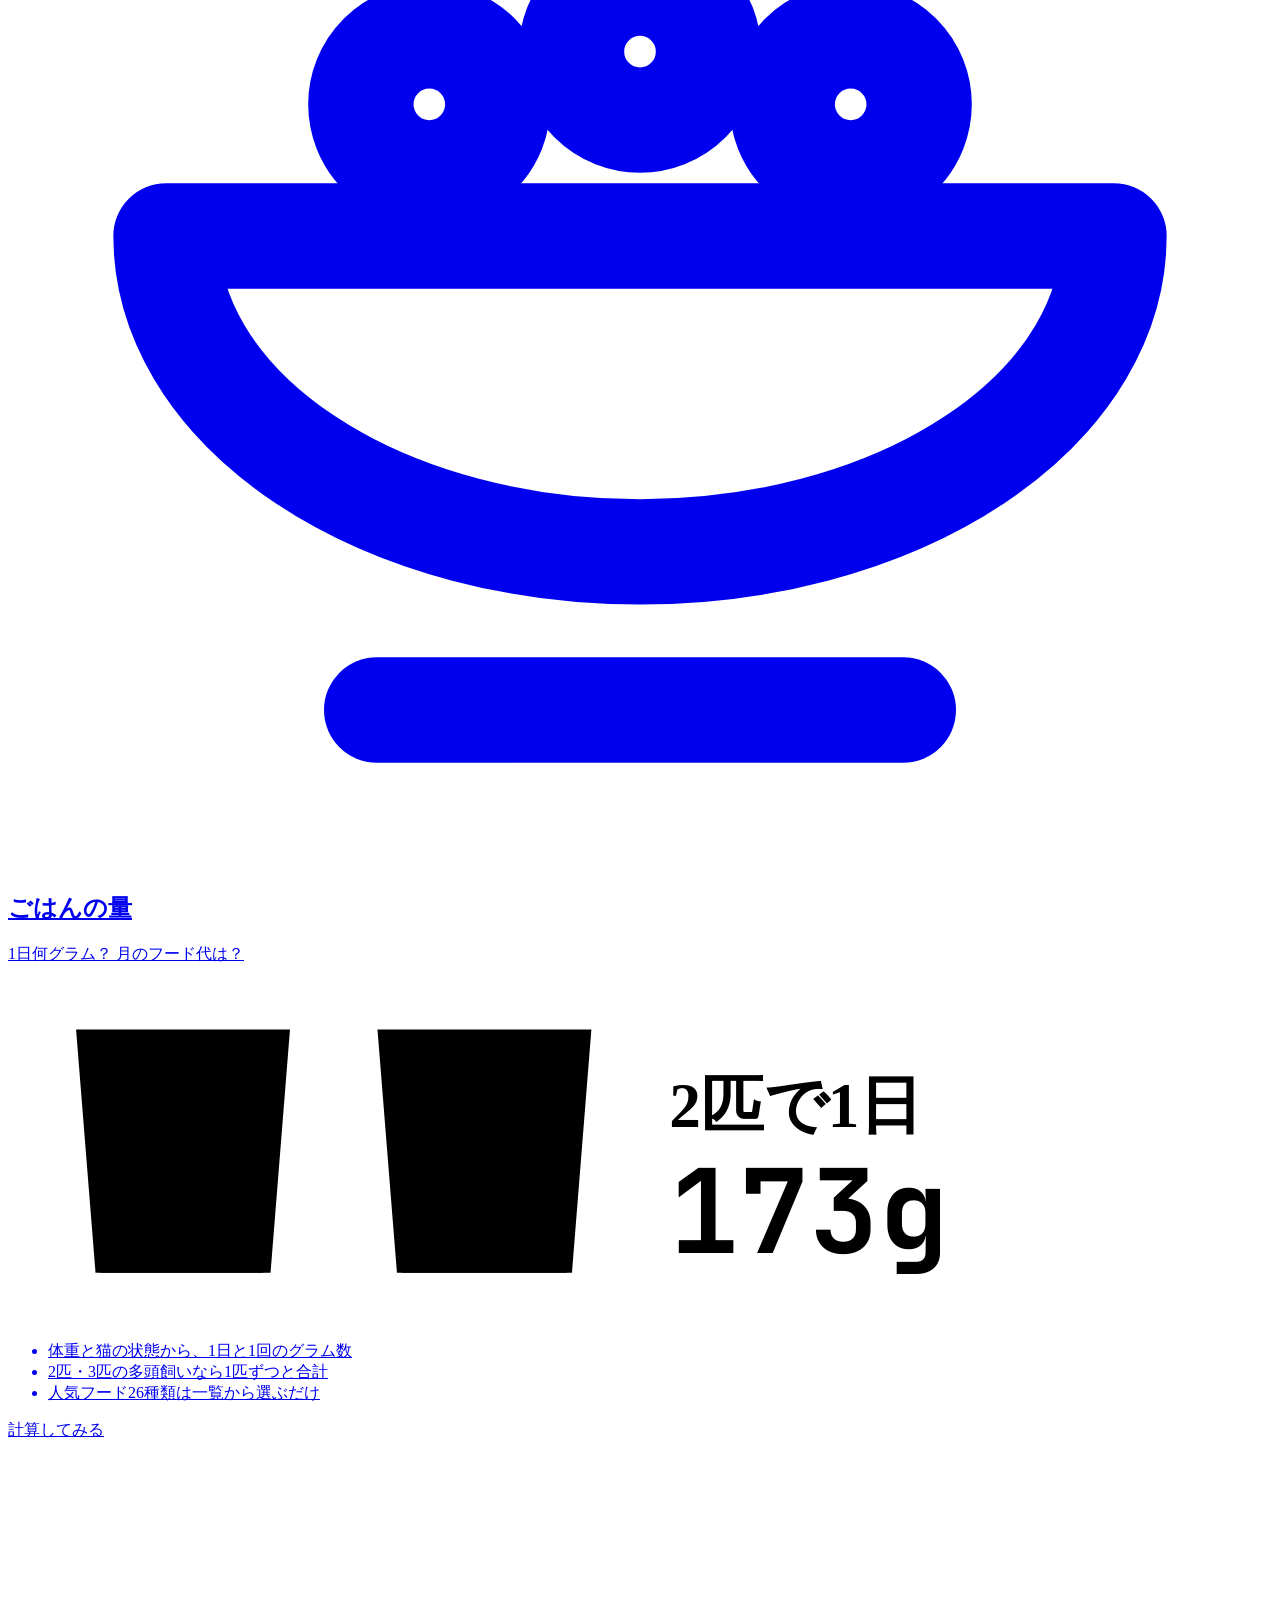
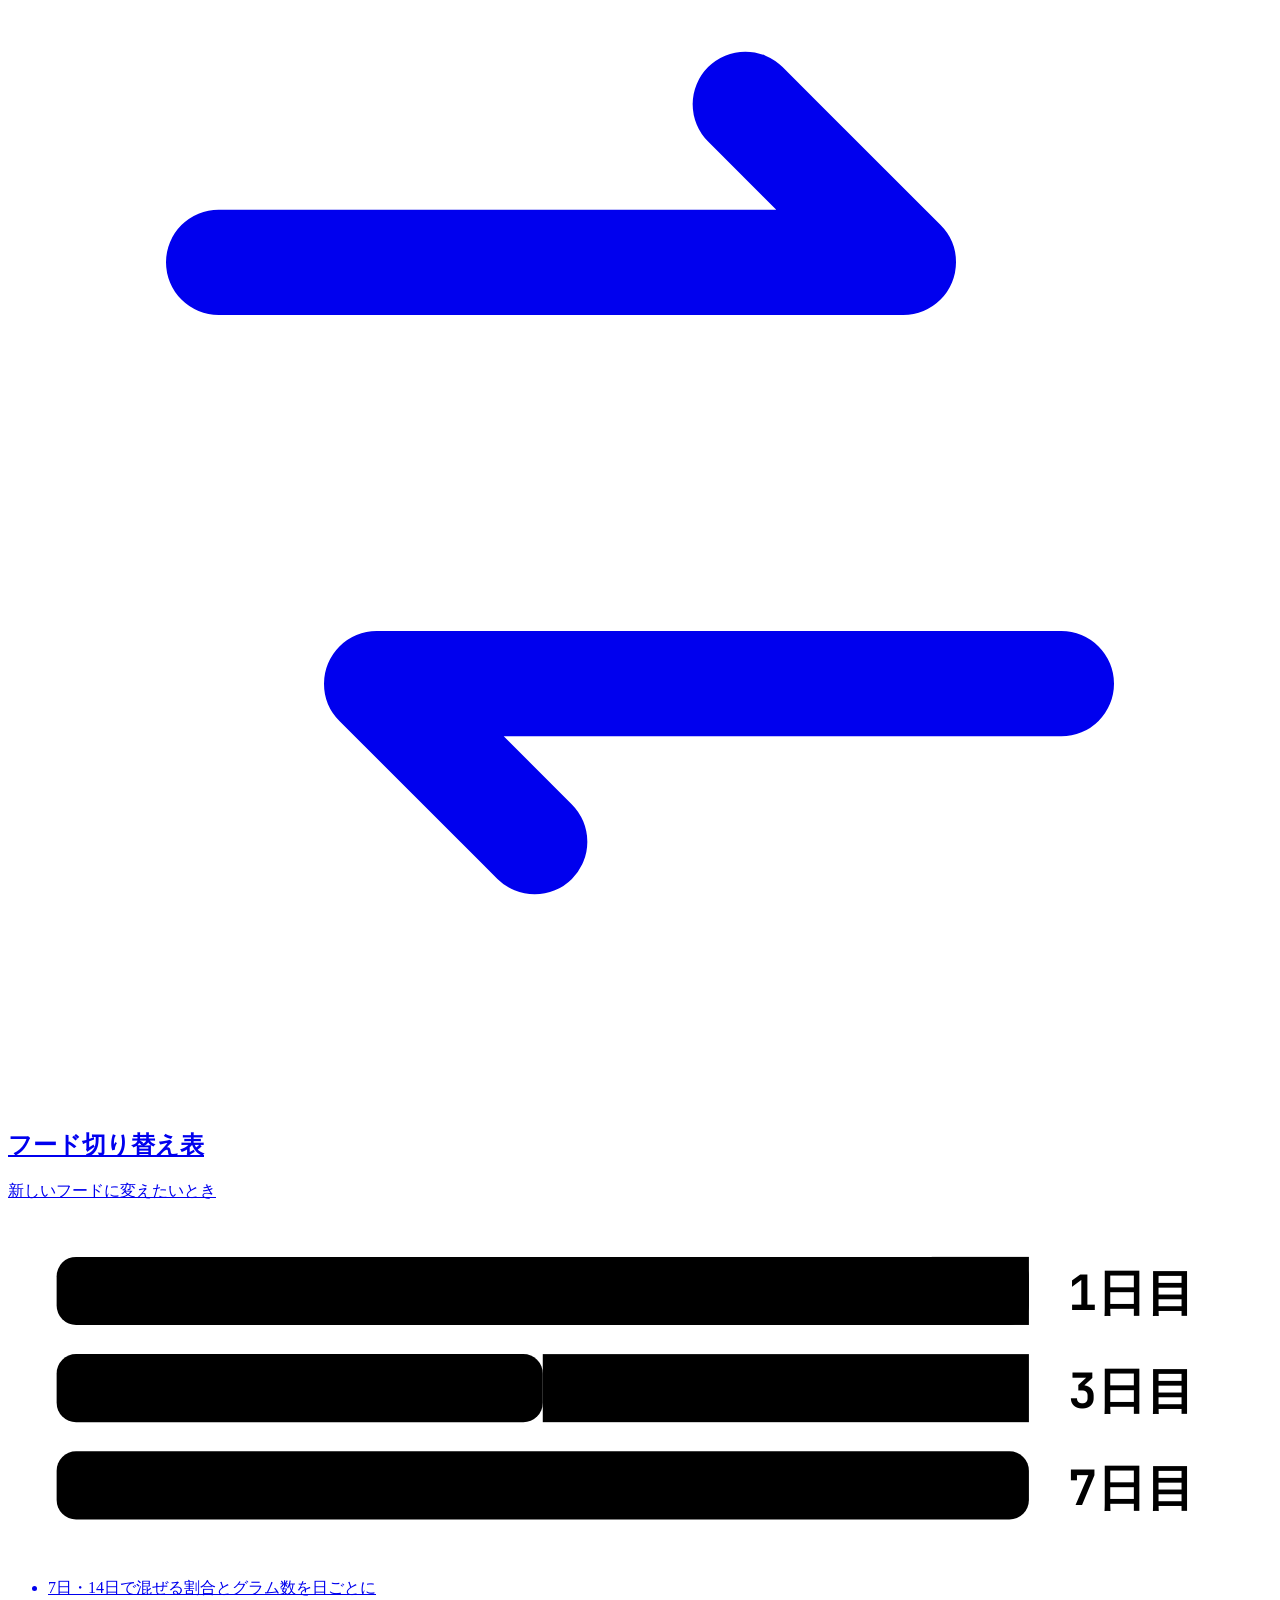
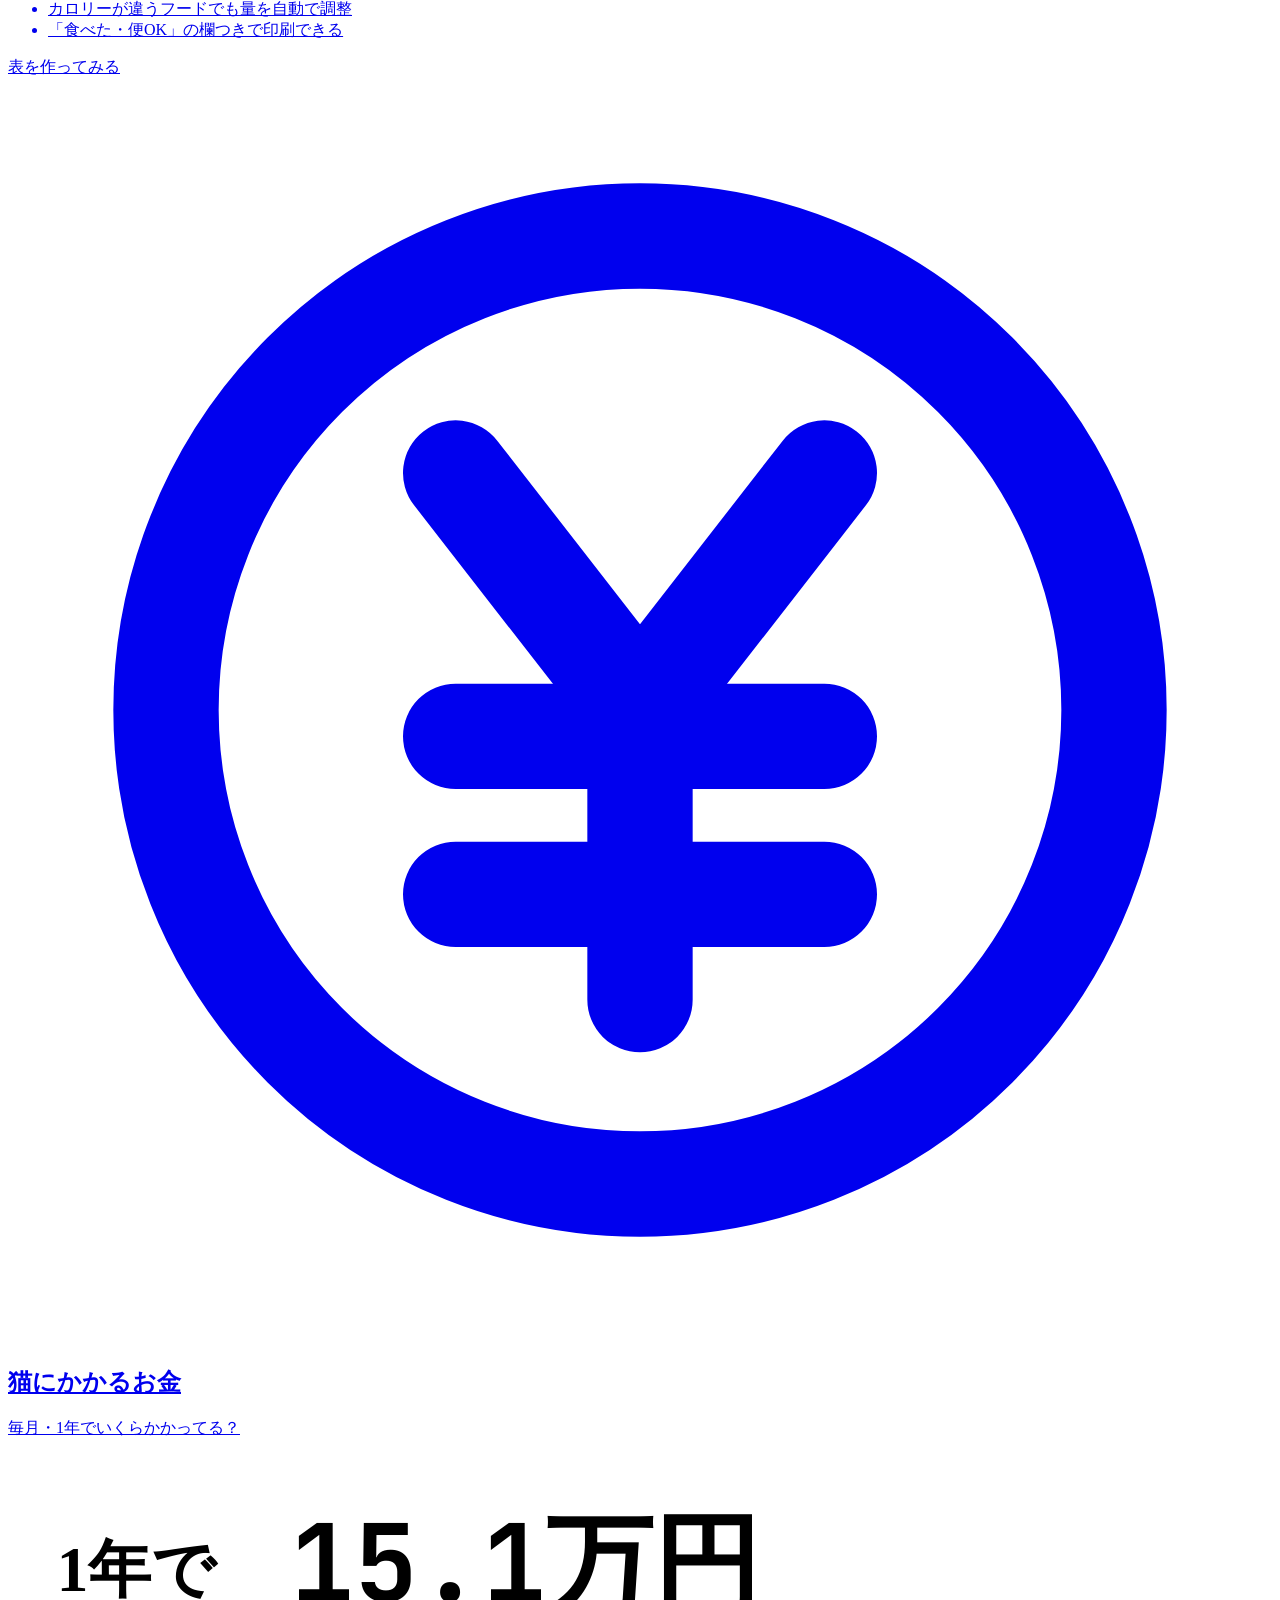
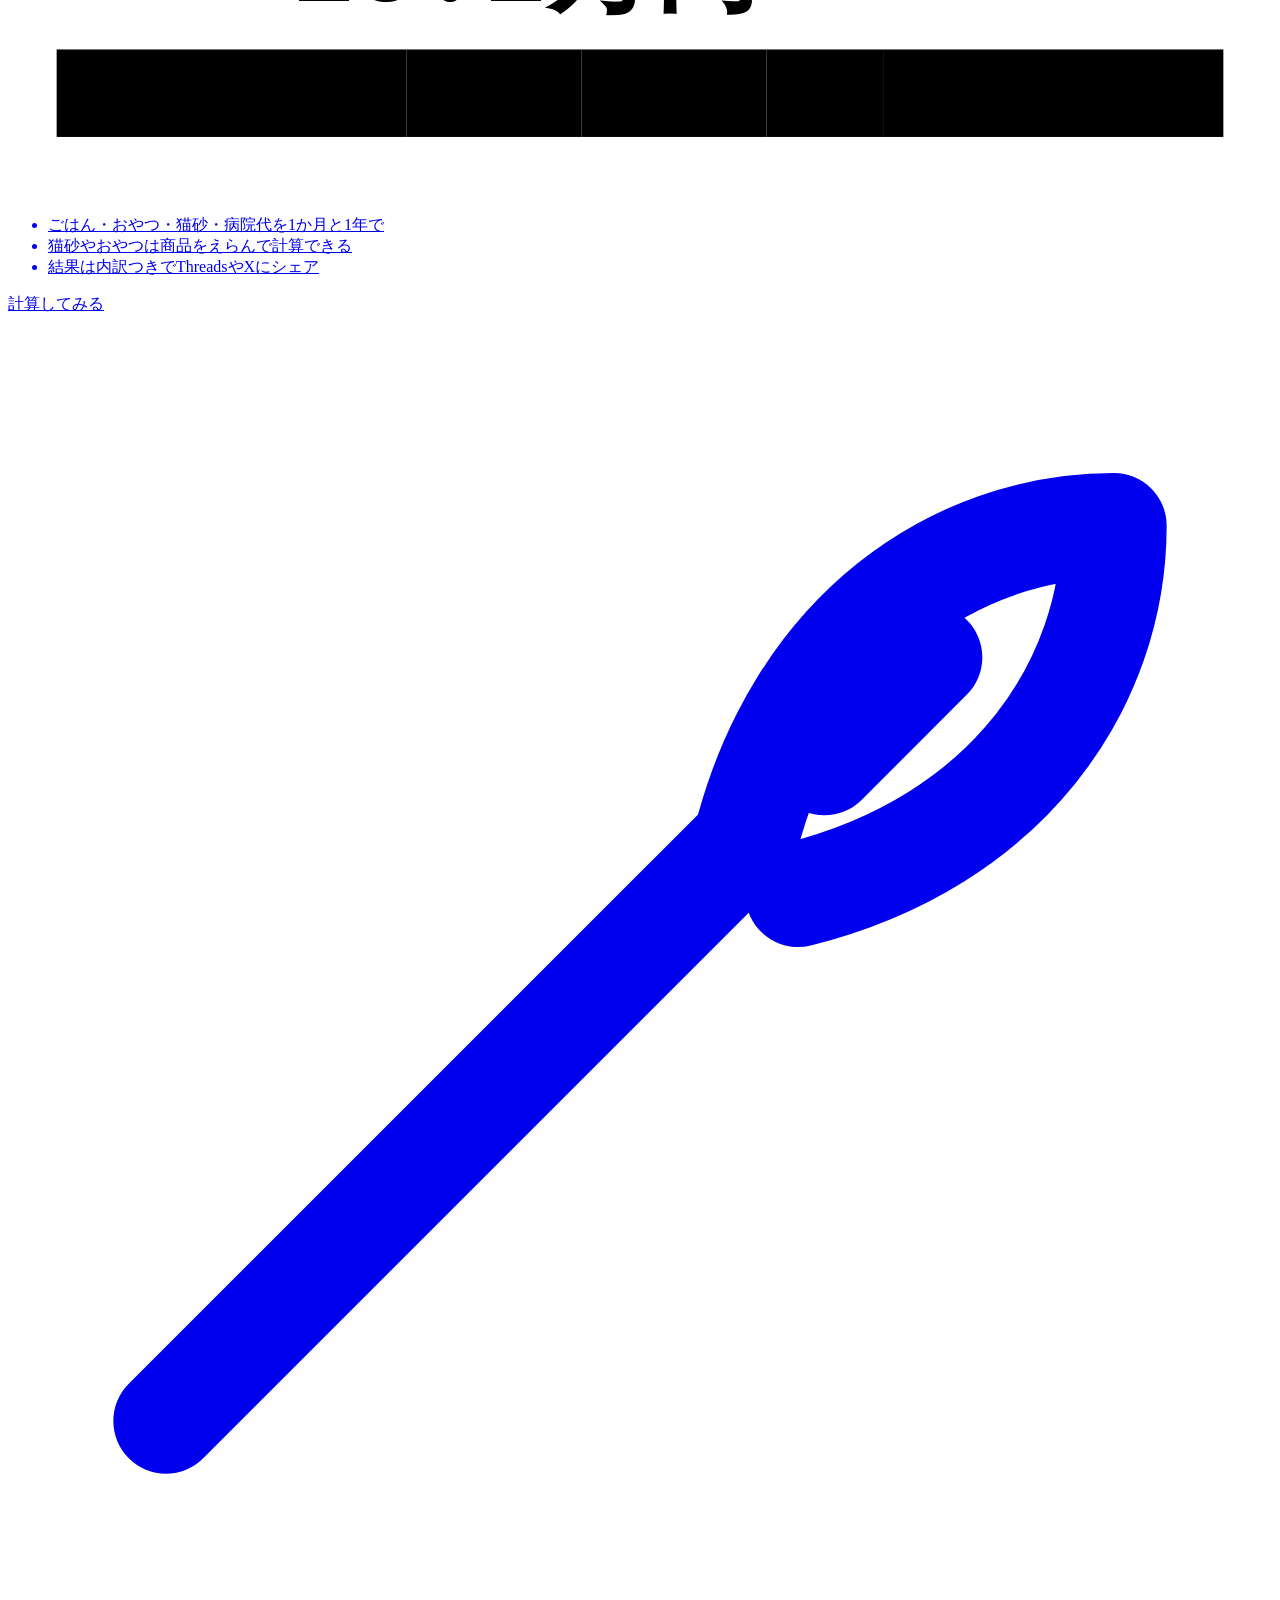
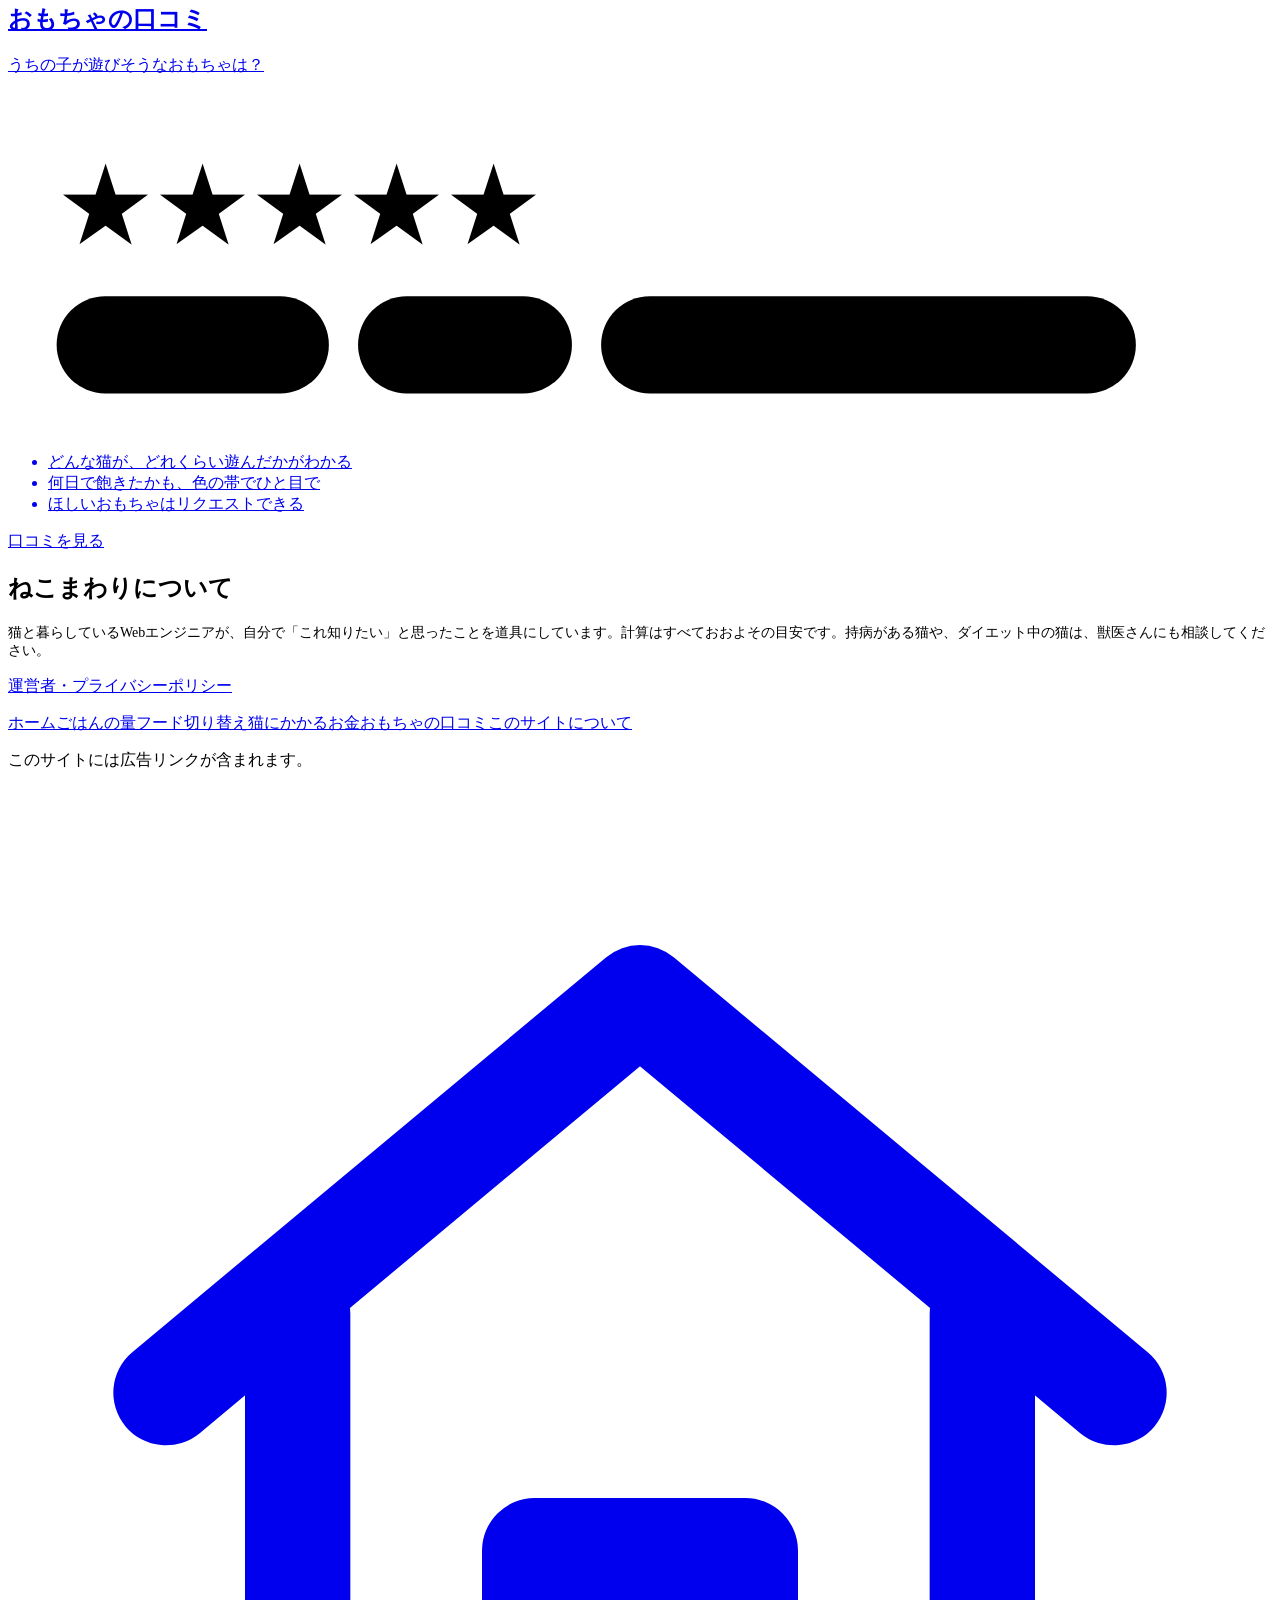
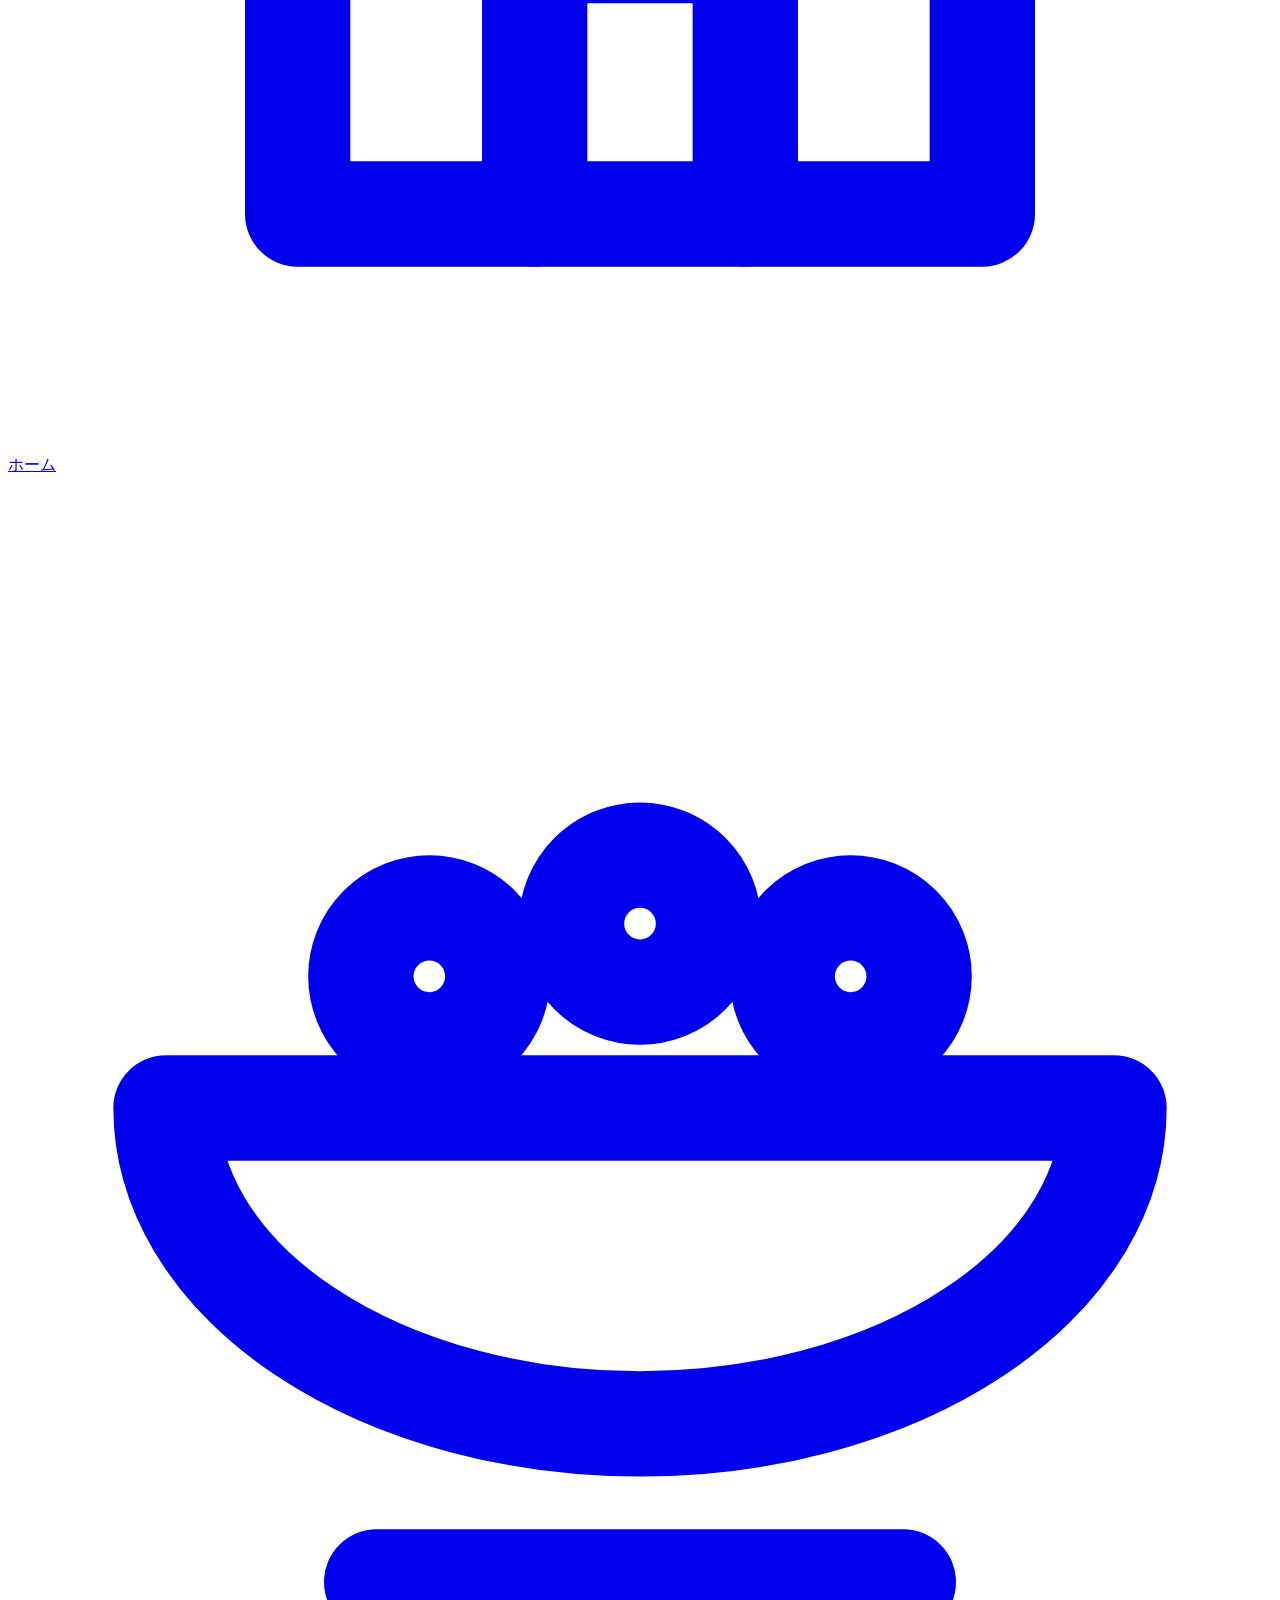
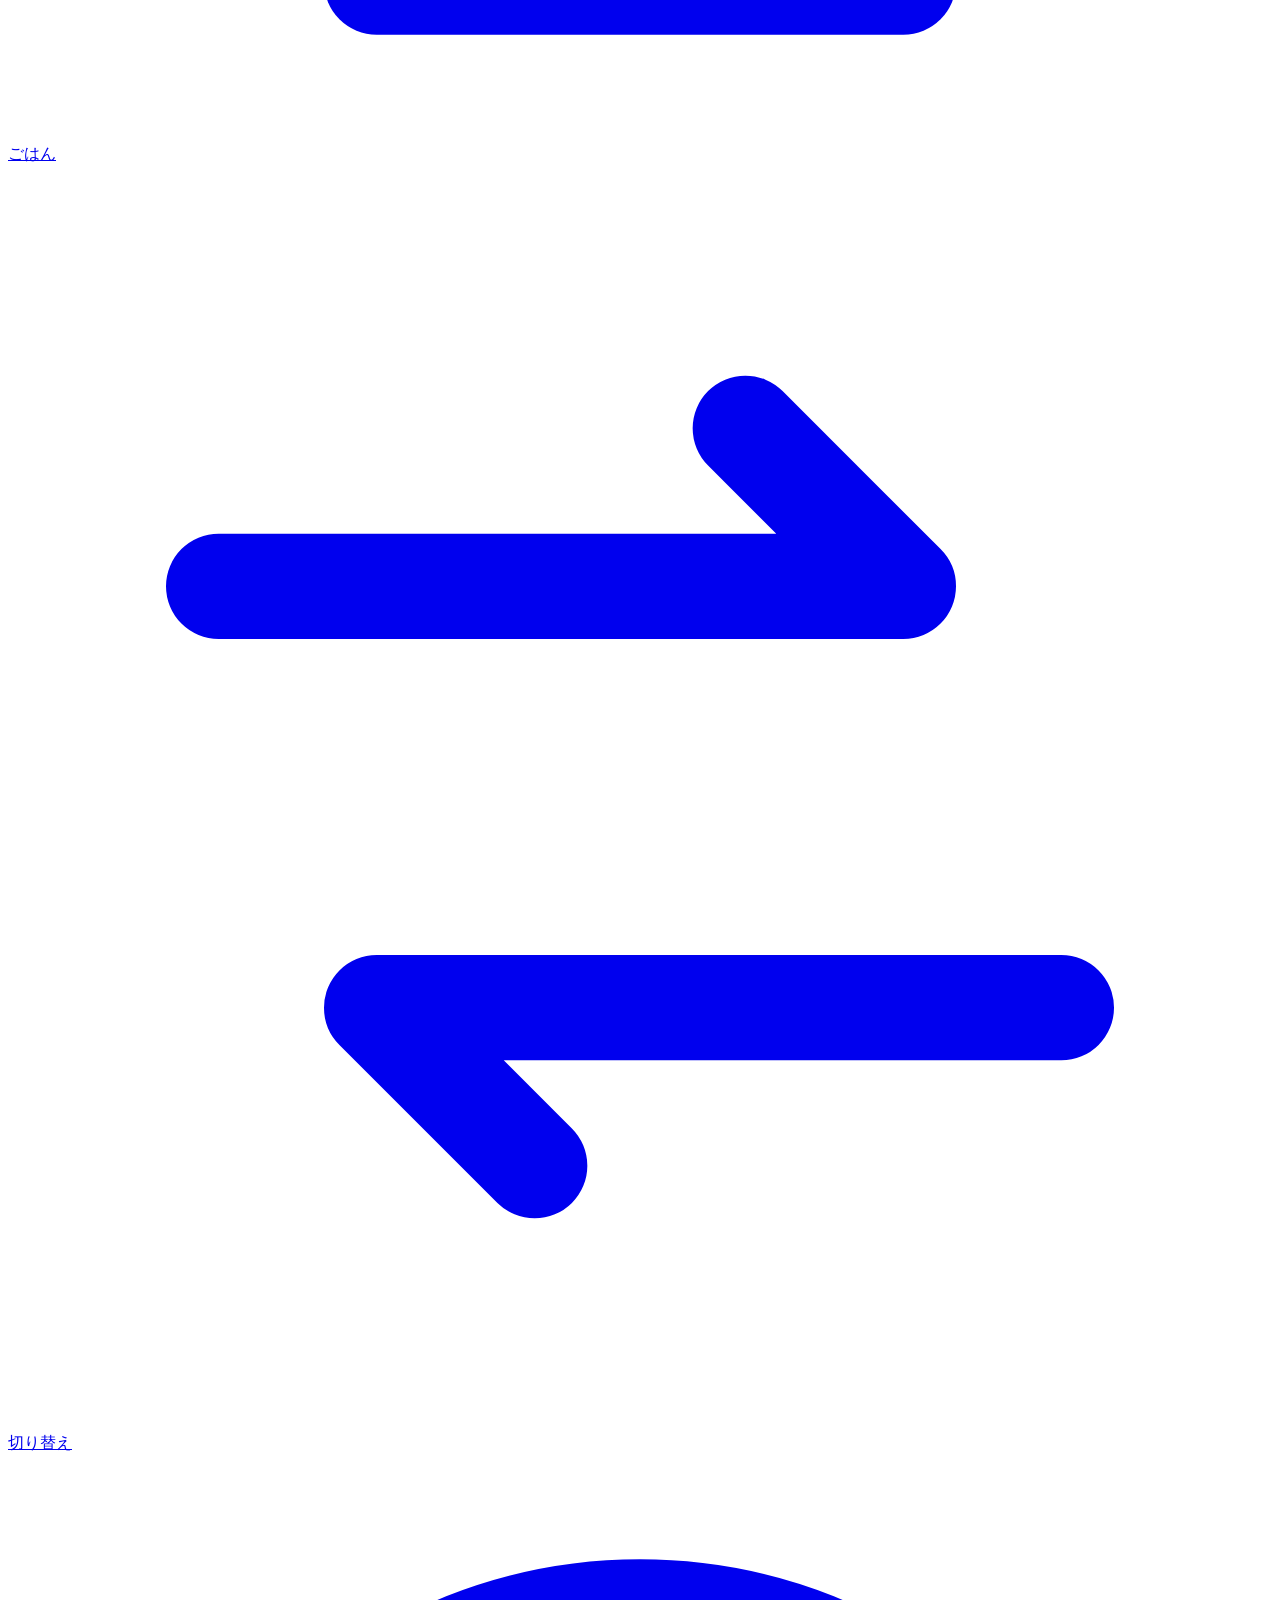
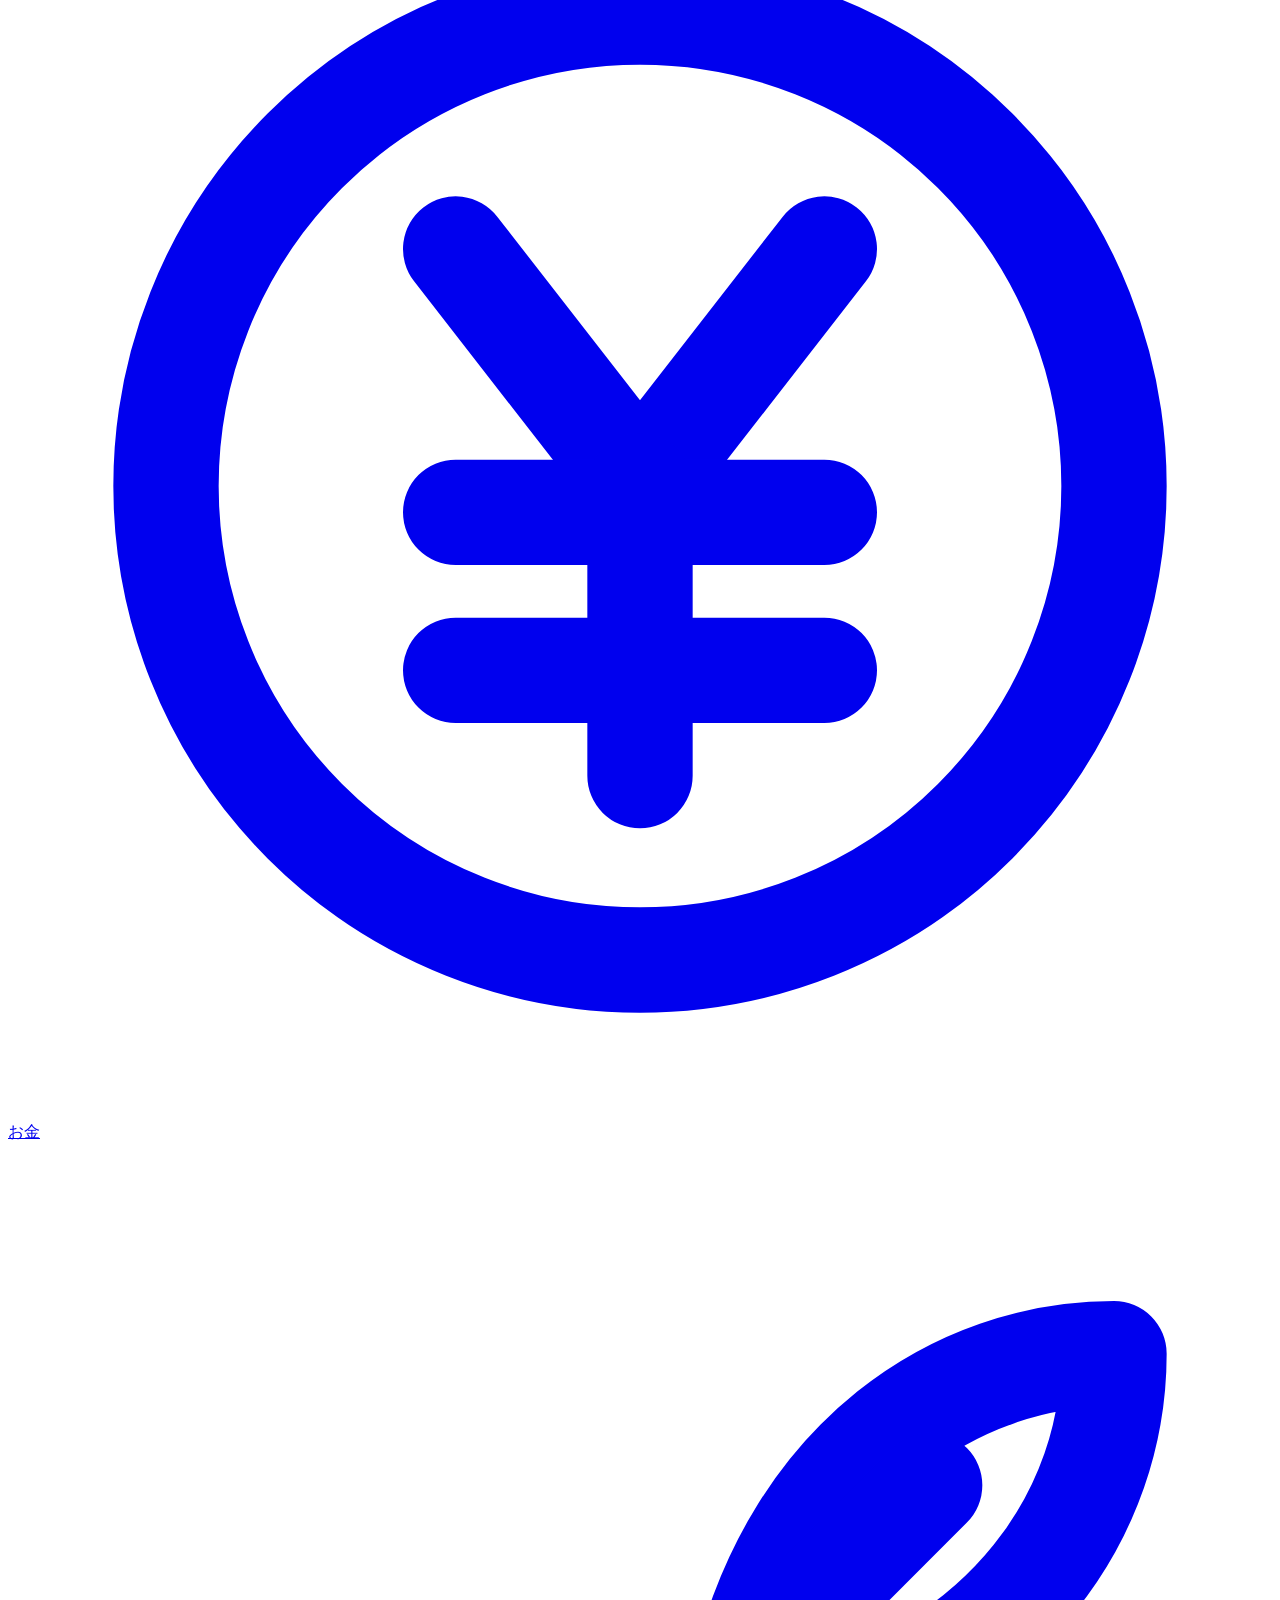
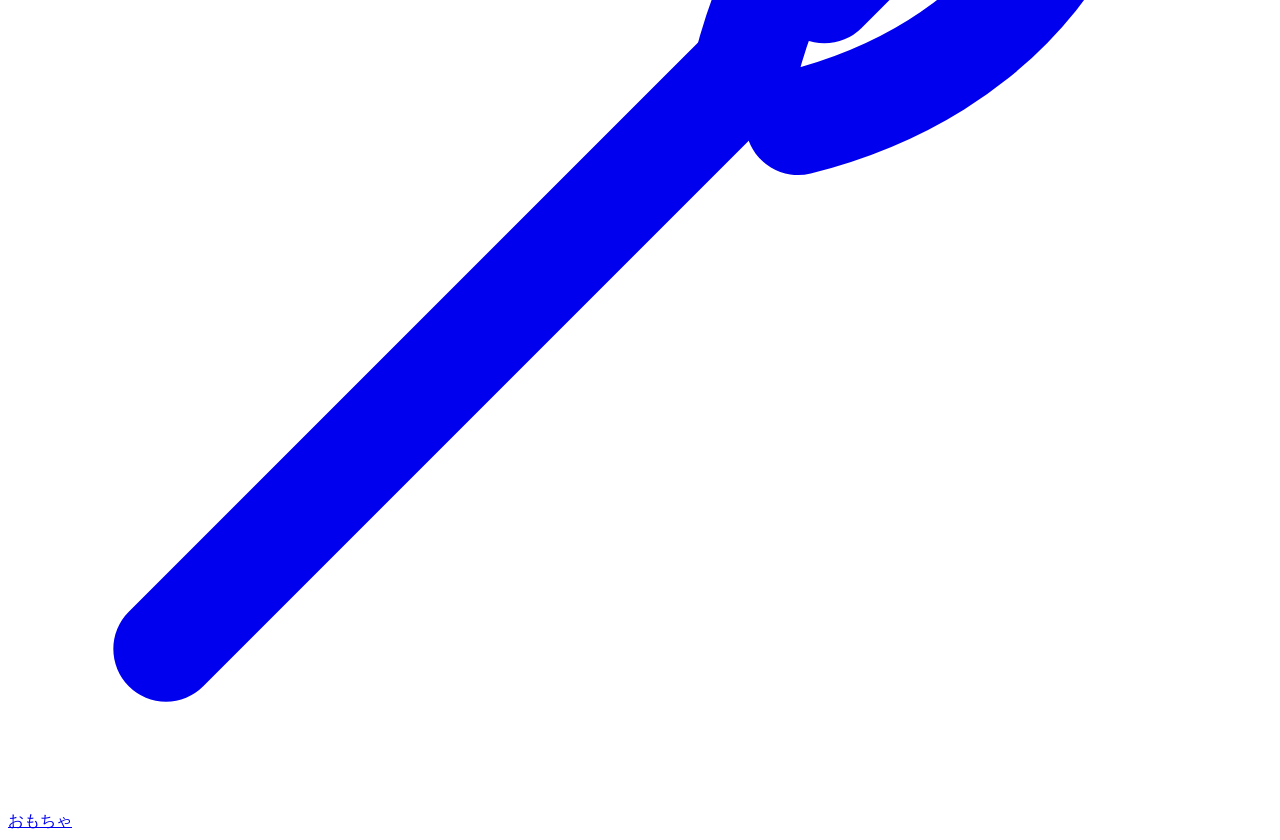
==== commit dd2d58f0: "トップをツールの入口に、ごはんの量を /gohan/ へ。各ツールに「できること」と使い方、例の値の表示、計算するボタン、スマホの下メニュー、内訳つきのシェア文、おもちゃのリクエスト（メール通知）、口" ====
--- a/public/index.html
+++ b/public/index.html
@@ -3,266 +3,89 @@
 <head>
 <meta charset="utf-8">
 <meta name="viewport" content="width=device-width, initial-scale=1, viewport-fit=cover">
+<title>ねこまわり｜猫のごはんの量・フード切り替え・お金・おもちゃを計算してチェック</title>
+<meta name="description" content="猫と暮らす毎日の「どれくらい？」を計算できるサイトです。ごはんの量と月のフード代（多頭飼い対応）、フードの切り替え表、猫にかかるお金、飼い主の口コミで選ぶおもちゃ。">
 <meta property="og:type" content="website">
-<meta property="og:title" content="猫のごはんの量計算｜ねこまわり">
-<meta property="og:description" content="猫の体重とキャットフードのカロリーから、1日の量と月のフード代がわかります。">
-<title>猫のごはんの量計算｜1日何グラム？月のフード代も・多頭飼い対応 - ねこまわり</title>
-<meta name="description" content="猫の体重とキャットフードのカロリーから、1日に必要なごはんの量（g）と、1袋が何日もつか、月のフード代がわかる計算機です。2匹・3匹の多頭飼いなら1匹ずつの量と合計も。人気フードは一覧から選べて、2つのフードの比較もできます。">
+<meta property="og:title" content="ねこまわり｜猫まわりのことを計算してチェック">
+<meta property="og:description" content="ごはんの量、フードの切り替え、毎月のお金、おもちゃ選び。猫と暮らす毎日の「どれくらい？」がわかります。">
+<meta property="og:url" content="https://nekomawari.com/">
 <link rel="icon" href="/favicon.ico" sizes="any">
 <link rel="icon" href="/favicon.svg" type="image/svg+xml">
 <link rel="apple-touch-icon" href="/apple-touch-icon.png">
 <meta name="theme-color" content="#2f6f62">
+<link rel="canonical" href="https://nekomawari.com/">
 <link rel="preconnect" href="https://fonts.googleapis.com">
 <link rel="stylesheet" href="https://fonts.googleapis.com/css2?family=M+PLUS+Rounded+1c:wght@500;700;800&family=JetBrains+Mono:wght@500;700&display=swap">
 <link rel="stylesheet" href="/style.css">
-<link rel="canonical" href="https://nekomawari.com/">
-<script src="/foods.js"></script>
-
+<script src="/site.js"></script>
 </head>
 <body>
 <div class="wrap">
   <header class="brand">
-    <span class="mark" aria-hidden="true">
-      <svg viewBox="0 0 32 32" width="30" height="30"><path d="M7.5 9.5 9 4.5l4 5zM24.5 9.5 23 4.5l-4 5z" fill="currentColor" stroke="currentColor" stroke-width="1.4" stroke-linejoin="round"/><path d="M6.5 10h19l-2 15.2a2 2 0 0 1-2 1.8h-11a2 2 0 0 1-2-1.8z" fill="currentColor"/><path d="M11 15h4.5M11 19h6.5M11 23h4.5" stroke="var(--green)" stroke-width="2.2" stroke-linecap="round"/></svg>
-    </span>
+    <a class="mark" href="/" aria-label="ねこまわりのトップへ"><svg viewBox="0 0 32 32" width="30" height="30" aria-hidden="true"><path d="M7.5 9.5 9 4.5l4 5zM24.5 9.5 23 4.5l-4 5z" fill="currentColor" stroke="currentColor" stroke-width="1.4" stroke-linejoin="round"/><path d="M6.5 10h19l-2 15.2a2 2 0 0 1-2 1.8h-11a2 2 0 0 1-2-1.8z" fill="currentColor"/><path d="M11 15h4.5M11 19h6.5M11 23h4.5" stroke="var(--green)" stroke-width="2.2" stroke-linecap="round"/></svg></a>
+    <div><a class="site" href="/">ねこまわり</a><p class="small muted">猫と暮らす毎日の「どれくらい？」を計算するサイト</p></div>
+  </header>
+  <!--gnav--><nav class="gnav" aria-label="メニュー"><a href="/gohan/"><i style="background:var(--green)"></i>ごはんの量</a><a href="/kirikae/"><i style="background:var(--kibble)"></i>フード切り替え</a><a href="/okane/"><i style="background:var(--rose)"></i>猫にかかるお金</a><a href="/omocha/"><i style="background:var(--blue)"></i>おもちゃの口コミ</a></nav><!--/gnav-->
+
+  <section class="hero">
     <div>
-      <a class="site" href="/">ねこまわり</a>
-      <h1>猫のごはんの量計算</h1>
-      <p class="small muted">1日何グラム？ 月のフード代もいっしょに計算します。多頭飼いも（旧・にゃん飯計算機）</p>
+      <h1><span class="nw">うちの猫の</span><br><span class="nw"><b>ごはん</b>も<b>お金</b>も、</span><br><span class="nw">数字でわかる</span></h1>
+      <p>ごはんは1日何グラム？ フードを変えるときの混ぜ方は？ 毎月いくらかかってる？ 猫と暮らしていると出てくる「どれくらい？」を、体重やフードを入れるだけで計算できます。登録はいりません。</p>
     </div>
-  </header>
-  <!--gnav--><nav class="gnav" aria-label="メニュー"><a href="/" aria-current="page"><i style="background:var(--green)"></i>ごはんの量</a><a href="/kirikae/"><i style="background:var(--kibble)"></i>フード切り替え</a><a href="/okane/"><i style="background:var(--rose)"></i>猫にかかるお金</a><a href="/omocha/"><i style="background:var(--blue)"></i>おもちゃの口コミ</a></nav><!--/gnav-->
-
-  <section class="card" aria-label="猫のこと">
-    <span class="example" id="exampleTag">はじめは例（体重4kg・避妊去勢済みの成猫）が入っています</span>
-    <div id="catsBox" class="catsbox"></div>
-    <button type="button" class="addcat" id="addCat">＋ 猫をたす（多頭飼い）</button>
-    <div class="field">
-      <span class="lbl">ごはんの回数（1日）</span>
-      <div class="seg" id="meals">
-        <button type="button" data-v="1" aria-pressed="false">1回</button>
-        <button type="button" data-v="2" aria-pressed="true">2回</button>
-        <button type="button" data-v="3" aria-pressed="false">3回</button>
-        <button type="button" data-v="4" aria-pressed="false">4回</button>
-      </div>
-    </div>
+    <svg viewBox="0 0 320 220" role="img" aria-label="ごはんのお皿の前にすわる猫と、お金・おもちゃのアイコン">
+      <ellipse cx="160" cy="196" rx="130" ry="14" fill="var(--bg)"/>
+      <path d="M112 196c-6-40 4-86 36-104l-6-30 22 18c10-2 20-2 30 0l22-18-6 30c32 18 42 64 36 104z" fill="var(--kibble)"/>
+      <path d="M148 62l-6-30 22 18M226 62l6-30-22 18" fill="var(--kibble)"/>
+      <circle cx="170" cy="118" r="5" fill="var(--kibble-ink)"/><circle cx="206" cy="118" r="5" fill="var(--kibble-ink)"/>
+      <path d="M182 132q6 6 12 0" stroke="var(--kibble-ink)" stroke-width="3" fill="none" stroke-linecap="round"/>
+      <path d="M150 128h-24M150 136l-22 6M226 128h24M226 136l22 6" stroke="var(--kibble-ink)" stroke-width="2" stroke-linecap="round" opacity=".6"/>
+      <path d="M262 190c22-10 30-34 18-52" stroke="var(--kibble)" stroke-width="12" fill="none" stroke-linecap="round"/>
+      <path d="M40 176h80a40 22 0 0 1-80 0z" fill="var(--green)"/>
+      <circle cx="62" cy="172" r="6" fill="var(--kibble)"/><circle cx="78" cy="168" r="6" fill="var(--kibble)"/><circle cx="96" cy="172" r="6" fill="var(--kibble)"/>
+      <g transform="translate(36 40)"><circle r="22" fill="var(--rose)"/><text y="7" text-anchor="middle" font-size="20" font-weight="800" fill="#fff" font-family="M PLUS Rounded 1c,sans-serif">¥</text></g>
+      <g transform="translate(92 22)"><circle r="16" fill="var(--blue)"/><path d="M-7 7 4-4c1-4 4-6 7-6 0 3-2 6-6 7" stroke="#fff" stroke-width="2.4" fill="none" stroke-linecap="round"/></g>
+      <g transform="translate(286 52)"><rect x="-22" y="-16" width="44" height="32" rx="8" fill="var(--paper)" stroke="var(--line)" stroke-width="2"/><text y="6" text-anchor="middle" font-size="14" font-weight="700" fill="var(--green)" font-family="JetBrains Mono,monospace">63g</text></g>
+    </svg>
   </section>
 
-  <section class="card" aria-label="フード">
-    <h2>フード（一覧から選ぶか、袋のうらを見て入れてください）</h2>
-    <div class="foods">
-      <div class="food" id="foodA">
-        <select class="fsel" id="selA" aria-label="フードAを一覧から選ぶ"></select>
-        <span class="tag"><i class="dot" style="background:var(--green)"></i><input class="namebox" id="nameA" value="いまのフード" aria-label="フードAの名前"></span>
-        <div class="pair"><span>カロリー（100gあたり）</span><div class="box"><input id="kcalA" type="number" inputmode="decimal" value="380"><span>kcal</span></div></div>
-        <div class="pair"><span>1袋の重さ</span><div class="box"><input id="bagA" type="number" inputmode="decimal" value="2000"><span>g</span></div></div>
-        <div class="pair"><span>1袋の値段</span><div class="box"><input id="priceA" type="number" inputmode="decimal" value="3000"><span>円</span></div></div>
-      </div>
-      <div class="food" id="foodB">
-        <select class="fsel" id="selB" aria-label="フードBを一覧から選ぶ"></select>
-        <span class="tag"><i class="dot" style="background:var(--kibble)"></i><input class="namebox" id="nameB" value="気になるフード" aria-label="フードBの名前"></span>
-        <div class="pair"><span>カロリー（100gあたり）</span><div class="box"><input id="kcalB" type="number" inputmode="decimal" value="350"><span>kcal</span></div></div>
-        <div class="pair"><span>1袋の重さ</span><div class="box"><input id="bagB" type="number" inputmode="decimal" value="1500"><span>g</span></div></div>
-        <div class="pair"><span>1袋の値段</span><div class="box"><input id="priceB" type="number" inputmode="decimal" value="2800"><span>円</span></div></div>
-      </div>
-    </div>
-    <p class="small muted">一覧のカロリーは、各メーカーの公式ページで確かめた値です（<span id="chk"></span>時点）。一覧にないフードは「その他」を選んで、袋のカロリーを入れてください。カロリーは「代謝エネルギー」「ME」と書かれていることもあります。1kgあたりで書かれていたら10で割ってください。比べないときはBのカロリーを空にすればOKです。</p>
+  <div class="tools">
+    <a class="tool" href="/gohan/" style="--c:var(--green)">
+      <div class="th"><span class="ico"><!--ico:gohan--><svg viewBox="0 0 24 24" fill="none" stroke="currentColor" stroke-width="2" stroke-linecap="round" stroke-linejoin="round" aria-hidden="true"><path d="M3 12h18a9 6 0 0 1-18 0z"/><circle cx="8" cy="9.5" r="1.3"/><circle cx="12" cy="8.5" r="1.3"/><circle cx="16" cy="9.5" r="1.3"/><path d="M7 21h10"/></svg><!--/ico--></span><div><h2>ごはんの量</h2><p class="when">1日何グラム？ 月のフード代は？</p></div></div>
+      <div class="pv"><svg viewBox="0 0 260 70" aria-hidden="true"><path d="M14 10h44l-4 50H18z" fill="var(--paper)" stroke="var(--line)" stroke-width="2"/><path d="M17 34h38l-2.5 26H19z" fill="var(--kibble)"/><path d="M76 10h44l-4 50H80z" fill="var(--paper)" stroke="var(--line)" stroke-width="2"/><path d="M78 26h40l-3 34H81z" fill="var(--kibble)"/><text x="136" y="30" font-size="13" font-weight="800" fill="var(--sub)" font-family="M PLUS Rounded 1c,sans-serif">2匹で1日</text><text x="136" y="56" font-size="24" font-weight="700" fill="var(--green)" font-family="JetBrains Mono,monospace">173g</text></svg></div>
+      <ul><li>体重と猫の状態から、1日と1回のグラム数</li><li>2匹・3匹の多頭飼いなら1匹ずつと合計</li><li>人気フード26種類は一覧から選ぶだけ</li></ul>
+      <span class="go">計算してみる</span>
+    </a>
+    <a class="tool" href="/kirikae/" style="--c:var(--kibble)">
+      <div class="th"><span class="ico"><!--ico:kirikae--><svg viewBox="0 0 24 24" fill="none" stroke="currentColor" stroke-width="2" stroke-linecap="round" stroke-linejoin="round" aria-hidden="true"><path d="M4 8h13l-3-3"/><path d="M20 16H7l3 3"/></svg><!--/ico--></span><div><h2>フード切り替え表</h2><p class="when">新しいフードに変えたいとき</p></div></div>
+      <div class="pv"><svg viewBox="0 0 260 70" aria-hidden="true"><g font-family="JetBrains Mono,monospace" font-size="10" font-weight="700"><rect x="10" y="8" width="200" height="14" rx="4" fill="var(--green)"/><rect x="190" y="8" width="20" height="14" rx="0" fill="var(--kibble)"/><rect x="10" y="28" width="100" height="14" rx="4" fill="var(--green)"/><rect x="110" y="28" width="100" height="14" fill="var(--kibble)"/><rect x="10" y="48" width="200" height="14" rx="4" fill="var(--kibble)"/><text x="218" y="19" fill="var(--sub)">1日目</text><text x="218" y="39" fill="var(--sub)">3日目</text><text x="218" y="59" fill="var(--sub)">7日目</text></g></svg></div>
+      <ul><li>7日・14日で混ぜる割合とグラム数を日ごとに</li><li>カロリーが違うフードでも量を自動で調整</li><li>「食べた・便OK」の欄つきで印刷できる</li></ul>
+      <span class="go">表を作ってみる</span>
+    </a>
+    <a class="tool" href="/okane/" style="--c:var(--rose)">
+      <div class="th"><span class="ico"><!--ico:okane--><svg viewBox="0 0 24 24" fill="none" stroke="currentColor" stroke-width="2" stroke-linecap="round" stroke-linejoin="round" aria-hidden="true"><circle cx="12" cy="12" r="9"/><path d="M8.5 7.5 12 12l3.5-4.5"/><path d="M8.5 12.5h7M8.5 15.5h7M12 12v5.5"/></svg><!--/ico--></span><div><h2>猫にかかるお金</h2><p class="when">毎月・1年でいくらかかってる？</p></div></div>
+      <div class="pv"><svg viewBox="0 0 260 70" aria-hidden="true"><g><rect x="10" y="40" width="72" height="18" fill="var(--green)"/><rect x="82" y="40" width="36" height="18" fill="var(--kibble)"/><rect x="118" y="40" width="38" height="18" fill="var(--blue)"/><rect x="156" y="40" width="24" height="18" fill="var(--rose)"/><rect x="180" y="40" width="70" height="18" fill="var(--line)"/></g><text x="10" y="28" font-size="13" font-weight="800" fill="var(--sub)" font-family="M PLUS Rounded 1c,sans-serif">1年で</text><text x="58" y="30" font-size="22" font-weight="700" fill="var(--rose)" font-family="JetBrains Mono,monospace">15.1万円</text></svg></div>
+      <ul><li>ごはん・おやつ・猫砂・病院代を1か月と1年で</li><li>猫砂やおやつは商品をえらんで計算できる</li><li>結果は内訳つきでThreadsやXにシェア</li></ul>
+      <span class="go">計算してみる</span>
+    </a>
+    <a class="tool" href="/omocha/" style="--c:var(--blue)">
+      <div class="th"><span class="ico"><!--ico:omocha--><svg viewBox="0 0 24 24" fill="none" stroke="currentColor" stroke-width="2" stroke-linecap="round" stroke-linejoin="round" aria-hidden="true"><path d="M3 21 14 10"/><path d="M14 10c1-4 4-6 7-6-0 3-2 6-6 7"/><path d="M15.5 8.5l2-2"/></svg><!--/ico--></span><div><h2>おもちゃの口コミ</h2><p class="when">うちの子が遊びそうなおもちゃは？</p></div></div>
+      <div class="pv"><svg viewBox="0 0 260 70" aria-hidden="true"><text x="10" y="30" font-size="20" fill="var(--kibble)">★★★★<tspan fill="var(--line)">★</tspan></text><g font-family="M PLUS Rounded 1c,sans-serif" font-size="11" font-weight="700"><rect x="10" y="42" width="56" height="20" rx="10" fill="var(--paper)" stroke="var(--line)"/><text x="38" y="56" text-anchor="middle" fill="var(--ink)">1〜3歳</text><rect x="72" y="42" width="44" height="20" rx="10" fill="var(--paper)" stroke="var(--line)"/><text x="94" y="56" text-anchor="middle" fill="var(--ink)">活発</text><rect x="122" y="42" width="110" height="20" rx="10" fill="var(--paper)" stroke="var(--blue)"/><text x="177" y="56" text-anchor="middle" fill="var(--ink)">何か月も遊んでる</text></g></svg></div>
+      <ul><li>どんな猫が、どれくらい遊んだかがわかる</li><li>何日で飽きたかも、色の帯でひと目で</li><li>ほしいおもちゃはリクエストできる</li></ul>
+      <span class="go">口コミを見る</span>
+    </a>
+  </div>
+
+  <section class="card">
+    <h2>ねこまわりについて</h2>
+    <p class="small" style="font-size:14px">猫と暮らしているWebエンジニアが、自分で「これ知りたい」と思ったことを道具にしています。計算はすべておおよその目安です。持病がある猫や、ダイエット中の猫は、獣医さんにも相談してください。</p>
+    <p class="small"><a href="/about/">運営者・プライバシーポリシー</a></p>
   </section>
 
-  <section class="card" aria-live="polite" aria-label="結果">
-    <div class="result">
-      <div class="cupwrap"><div class="cups" id="cups"></div><span class="small muted">1回分（<span id="cupName">いまのフード</span>）</span></div>
-      <div class="stats">
-        <div class="stat main"><span><span id="dayLbl">1日のごはん</span>（<span id="mainName">いまのフード</span>）</span><b class="num" id="gDay">63<small>g</small></b></div>
-        <div class="stat"><span id="mealLbl">1回あたり</span><b class="num" id="gMeal">31<small>g</small></b></div>
-        <div class="stat"><span id="kcalLbl">1日に必要なカロリー</span><b class="num" id="kcalDay">238<small>kcal</small></b></div>
-        <div class="stat"><span>1袋がもつ日数</span><b class="num" id="days">32<small>日</small></b></div>
-        <div class="stat"><span id="monthLbl">1か月のフード代</span><b class="num" id="month">2,860<small>円</small></b></div>
-      </div>
-    </div>
-    <div class="percat" id="perCat" hidden></div>
-    <div class="cmp" id="cmp">
-      <h3 style="font-size:15px">1か月のフード代をくらべる</h3>
-      <div id="cmpRows" style="display:flex;flex-direction:column;gap:12px"></div>
-      <p class="cmp-note" id="cmpNote"></p>
-    </div>
-    <p class="warn" id="warn" hidden></p>
-  </section>
-
-  <aside class="pr" aria-label="広告">
-    <p class="pr-h"><span class="pr-tag">PR</span>フードを選ぶ</p>
-    <!--pr:food--><p class="small muted" style="margin:0">計算した量に合うフードを探すなら</p><div class="grp"><p class="gt"><i style="background:var(--green)"></i>フード</p><div class="items"><div class="item"><a class="ph" href="https://rpx.a8.net/svt/ejp?a8mat=4BE9CS+98TDHE+2HOM+BWGDT&amp;rakuten=y&amp;a8ejpredirect=https%3A%2F%2Fhb.afl.rakuten.co.jp%2Fhgc%2Fg00u8bu4.2bo11f3d.g00u8bu4.2bo12343%2Fa26100566978_4BE9CS_98TDHE_2HOM_BWGDT%3Fpc%3Dhttps%253A%252F%252Fitem.rakuten.co.jp%252Ftamaone%252Ftac0100270-2500g%252F%26m%3Dhttp%253A%252F%252Fm.rakuten.co.jp%252Ftamaone%252Fi%252F10000183%252F%26rafcid%3Dwsc_i_is_a9f492a7-8ef9-40e2-ab89-4bc43a1ee283" target="_blank" rel="nofollow sponsored noopener"><img src="https://thumbnail.image.rakuten.co.jp/@0_mall/tamaone/cabinet/imgrc0117123806.jpg?_ex=128x128" width="88" height="88" alt="" loading="lazy"></a><div class="tx"><a class="nm" href="https://rpx.a8.net/svt/ejp?a8mat=4BE9CS+98TDHE+2HOM+BWGDT&amp;rakuten=y&amp;a8ejpredirect=https%3A%2F%2Fhb.afl.rakuten.co.jp%2Fhgc%2Fg00u8bu4.2bo11f3d.g00u8bu4.2bo12343%2Fa26100566978_4BE9CS_98TDHE_2HOM_BWGDT%3Fpc%3Dhttps%253A%252F%252Fitem.rakuten.co.jp%252Ftamaone%252Ftac0100270-2500g%252F%26m%3Dhttp%253A%252F%252Fm.rakuten.co.jp%252Ftamaone%252Fi%252F10000183%252F%26rafcid%3Dwsc_i_is_a9f492a7-8ef9-40e2-ab89-4bc43a1ee283" target="_blank" rel="nofollow sponsored noopener">tama ボナペティ ラム＆フィッシュ</a><span class="nt">グレインフリーのドライフード。600g・1.5kg・2.5kgから選べます</span><span class="pc">楽天市場：1,540円〜<small>（2026年10月29日時点）</small></span><span class="bt"><a class="b-rak" href="https://rpx.a8.net/svt/ejp?a8mat=4BE9CS+98TDHE+2HOM+BWGDT&amp;rakuten=y&amp;a8ejpredirect=https%3A%2F%2Fhb.afl.rakuten.co.jp%2Fhgc%2Fg00u8bu4.2bo11f3d.g00u8bu4.2bo12343%2Fa26100566978_4BE9CS_98TDHE_2HOM_BWGDT%3Fpc%3Dhttps%253A%252F%252Fitem.rakuten.co.jp%252Ftamaone%252Ftac0100270-2500g%252F%26m%3Dhttp%253A%252F%252Fm.rakuten.co.jp%252Ftamaone%252Fi%252F10000183%252F%26rafcid%3Dwsc_i_is_a9f492a7-8ef9-40e2-ab89-4bc43a1ee283" target="_blank" rel="nofollow sponsored noopener">楽天市場で見る</a><a class="b-amz" href="https://www.amazon.co.jp/dp/B0DT44V818?tag=gligla-22" target="_blank" rel="nofollow sponsored noopener">Amazonで見る</a></span></div></div><div class="item"><a class="ph" href="https://rpx.a8.net/svt/ejp?a8mat=4BE9CS+98TDHE+2HOM+BWGDT&amp;rakuten=y&amp;a8ejpredirect=https%3A%2F%2Fhb.afl.rakuten.co.jp%2Fhgc%2Fg00qufs4.2bo115b9.g00qufs4.2bo12f75%2Fa26100566978_4BE9CS_98TDHE_2HOM_BWGDT%3Fpc%3Dhttps%253A%252F%252Fitem.rakuten.co.jp%252F1096dog%252Fw-105158-00-00%252F%26m%3Dhttp%253A%252F%252Fm.rakuten.co.jp%252F1096dog%252Fi%252F10101086%252F%26rafcid%3Dwsc_i_is_a9f492a7-8ef9-40e2-ab89-4bc43a1ee283" target="_blank" rel="nofollow sponsored noopener"><img src="https://thumbnail.image.rakuten.co.jp/@0_mall/1096dog/cabinet/royalcanin_t/royalcanintrial/tokuten/w-105158-00-00.jpg?_ex=128x128" width="88" height="88" alt="" loading="lazy"></a><div class="tx"><a class="nm" href="https://rpx.a8.net/svt/ejp?a8mat=4BE9CS+98TDHE+2HOM+BWGDT&amp;rakuten=y&amp;a8ejpredirect=https%3A%2F%2Fhb.afl.rakuten.co.jp%2Fhgc%2Fg00qufs4.2bo115b9.g00qufs4.2bo12f75%2Fa26100566978_4BE9CS_98TDHE_2HOM_BWGDT%3Fpc%3Dhttps%253A%252F%252Fitem.rakuten.co.jp%252F1096dog%252Fw-105158-00-00%252F%26m%3Dhttp%253A%252F%252Fm.rakuten.co.jp%252F1096dog%252Fi%252F10101086%252F%26rafcid%3Dwsc_i_is_a9f492a7-8ef9-40e2-ab89-4bc43a1ee283" target="_blank" rel="nofollow sponsored noopener">ロイヤルカナン キトン 2kg</a><span class="nt">成長後期の子猫用（生後12か月まで）</span><span class="pc">楽天市場：3,929円<small>（2026年10月29日時点）</small></span><span class="bt"><a class="b-rak" href="https://rpx.a8.net/svt/ejp?a8mat=4BE9CS+98TDHE+2HOM+BWGDT&amp;rakuten=y&amp;a8ejpredirect=https%3A%2F%2Fhb.afl.rakuten.co.jp%2Fhgc%2Fg00qufs4.2bo115b9.g00qufs4.2bo12f75%2Fa26100566978_4BE9CS_98TDHE_2HOM_BWGDT%3Fpc%3Dhttps%253A%252F%252Fitem.rakuten.co.jp%252F1096dog%252Fw-105158-00-00%252F%26m%3Dhttp%253A%252F%252Fm.rakuten.co.jp%252F1096dog%252Fi%252F10101086%252F%26rafcid%3Dwsc_i_is_a9f492a7-8ef9-40e2-ab89-4bc43a1ee283" target="_blank" rel="nofollow sponsored noopener">楽天市場で見る</a><a class="b-amz" href="https://www.amazon.co.jp/dp/B000OLFXRU?tag=gligla-22" target="_blank" rel="nofollow sponsored noopener">Amazonで見る</a></span></div></div><div class="item"><a class="ph" href="https://rpx.a8.net/svt/ejp?a8mat=4BE9CS+98TDHE+2HOM+BWGDT&amp;rakuten=y&amp;a8ejpredirect=https%3A%2F%2Fhb.afl.rakuten.co.jp%2Fhgc%2Fg00u6974.2bo11a13.g00u6974.2bo12689%2Fa26100566978_4BE9CS_98TDHE_2HOM_BWGDT%3Fpc%3Dhttps%253A%252F%252Fitem.rakuten.co.jp%252Fnatural-link9%252F2842-001888%252F%26m%3Dhttp%253A%252F%252Fm.rakuten.co.jp%252Fnatural-link9%252Fi%252F10000856%252F%26rafcid%3Dwsc_i_is_a9f492a7-8ef9-40e2-ab89-4bc43a1ee283" target="_blank" rel="nofollow sponsored noopener"><img src="https://thumbnail.image.rakuten.co.jp/@0_mall/natural-link9/cabinet/amayahoo/imgrc0108012207.jpg?_ex=128x128" width="88" height="88" alt="" loading="lazy"></a><div class="tx"><a class="nm" href="https://rpx.a8.net/svt/ejp?a8mat=4BE9CS+98TDHE+2HOM+BWGDT&amp;rakuten=y&amp;a8ejpredirect=https%3A%2F%2Fhb.afl.rakuten.co.jp%2Fhgc%2Fg00u6974.2bo11a13.g00u6974.2bo12689%2Fa26100566978_4BE9CS_98TDHE_2HOM_BWGDT%3Fpc%3Dhttps%253A%252F%252Fitem.rakuten.co.jp%252Fnatural-link9%252F2842-001888%252F%26m%3Dhttp%253A%252F%252Fm.rakuten.co.jp%252Fnatural-link9%252Fi%252F10000856%252F%26rafcid%3Dwsc_i_is_a9f492a7-8ef9-40e2-ab89-4bc43a1ee283" target="_blank" rel="nofollow sponsored noopener">ヒルズ サイエンス・ダイエット 避妊・去勢後</a><span class="nt">避妊・去勢後の猫用のドライフード</span><span class="pc">楽天市場：6,240円<small>（2026年10月29日時点）</small></span><span class="bt"><a class="b-rak" href="https://rpx.a8.net/svt/ejp?a8mat=4BE9CS+98TDHE+2HOM+BWGDT&amp;rakuten=y&amp;a8ejpredirect=https%3A%2F%2Fhb.afl.rakuten.co.jp%2Fhgc%2Fg00u6974.2bo11a13.g00u6974.2bo12689%2Fa26100566978_4BE9CS_98TDHE_2HOM_BWGDT%3Fpc%3Dhttps%253A%252F%252Fitem.rakuten.co.jp%252Fnatural-link9%252F2842-001888%252F%26m%3Dhttp%253A%252F%252Fm.rakuten.co.jp%252Fnatural-link9%252Fi%252F10000856%252F%26rafcid%3Dwsc_i_is_a9f492a7-8ef9-40e2-ab89-4bc43a1ee283" target="_blank" rel="nofollow sponsored noopener">楽天市場で見る</a><a class="b-amz" href="https://www.amazon.co.jp/dp/B00O8IE2UO?tag=gligla-22" target="_blank" rel="nofollow sponsored noopener">Amazonで見る</a></span></div></div><div class="item"><a class="ph" href="https://rpx.a8.net/svt/ejp?a8mat=4BE9CS+98TDHE+2HOM+BWGDT&amp;rakuten=y&amp;a8ejpredirect=https%3A%2F%2Fhb.afl.rakuten.co.jp%2Fhgc%2Fg00u0or4.2bo11fb8.g00u0or4.2bo12c22%2Fa26100566978_4BE9CS_98TDHE_2HOM_BWGDT%3Fpc%3Dhttps%253A%252F%252Fitem.rakuten.co.jp%252Fppp-shop%252F10d1kv2kgb%252F%26m%3Dhttp%253A%252F%252Fm.rakuten.co.jp%252Fppp-shop%252Fi%252F10010432%252F%26rafcid%3Dwsc_i_is_a9f492a7-8ef9-40e2-ab89-4bc43a1ee283" target="_blank" rel="nofollow sponsored noopener"><img src="https://thumbnail.image.rakuten.co.jp/@0_mall/ppp-shop/cabinet/aaapic/systempic005/10d1kv2kgb1.jpg?_ex=128x128" width="88" height="88" alt="" loading="lazy"></a><div class="tx"><a class="nm" href="https://rpx.a8.net/svt/ejp?a8mat=4BE9CS+98TDHE+2HOM+BWGDT&amp;rakuten=y&amp;a8ejpredirect=https%3A%2F%2Fhb.afl.rakuten.co.jp%2Fhgc%2Fg00u0or4.2bo11fb8.g00u0or4.2bo12c22%2Fa26100566978_4BE9CS_98TDHE_2HOM_BWGDT%3Fpc%3Dhttps%253A%252F%252Fitem.rakuten.co.jp%252Fppp-shop%252F10d1kv2kgb%252F%26m%3Dhttp%253A%252F%252Fm.rakuten.co.jp%252Fppp-shop%252Fi%252F10010432%252F%26rafcid%3Dwsc_i_is_a9f492a7-8ef9-40e2-ab89-4bc43a1ee283" target="_blank" rel="nofollow sponsored noopener">ロイヤルカナン ライトウェイトケア</a><span class="nt">減量したい成猫用（生後12か月以上）</span><span class="pc">楽天市場：5,740円<small>（2026年10月29日時点）</small></span><span class="bt"><a class="b-rak" href="https://rpx.a8.net/svt/ejp?a8mat=4BE9CS+98TDHE+2HOM+BWGDT&amp;rakuten=y&amp;a8ejpredirect=https%3A%2F%2Fhb.afl.rakuten.co.jp%2Fhgc%2Fg00u0or4.2bo11fb8.g00u0or4.2bo12c22%2Fa26100566978_4BE9CS_98TDHE_2HOM_BWGDT%3Fpc%3Dhttps%253A%252F%252Fitem.rakuten.co.jp%252Fppp-shop%252F10d1kv2kgb%252F%26m%3Dhttp%253A%252F%252Fm.rakuten.co.jp%252Fppp-shop%252Fi%252F10010432%252F%26rafcid%3Dwsc_i_is_a9f492a7-8ef9-40e2-ab89-4bc43a1ee283" target="_blank" rel="nofollow sponsored noopener">楽天市場で見る</a><a class="b-amz" href="https://www.amazon.co.jp/dp/B0D1KV2KGB?tag=gligla-22" target="_blank" rel="nofollow sponsored noopener">Amazonで見る</a></span></div></div></div></div><img border="0" width="1" height="1" src="https://www10.a8.net/0.gif?a8mat=4BE9CS+98TDHE+2HOM+BWGDT" alt="" class="px"><p class="small muted" style="margin:4px 0 0">ほかのフードを探す</p><!--/pr:food-->
-    <div class="links" id="shopLinks"></div><img border="0" width="1" height="1" src="https://www16.a8.net/0.gif?a8mat=4BE9CS+98TDHE+2HOM+BW8O1" alt="" class="px">
-  </aside>
-
-  <section class="card">
-    <h2>計算のしかた</h2>
-    <div class="formula">
-      <span>体重<sup>0.75</sup> × <b>70</b></span><i>＝</i><span>安静時に必要なカロリー</span><i>×</i><span>状態の係数</span><i>＝</i><span><b>1日に必要なカロリー</b></span>
-    </div>
-    <div class="formula">
-      <span>1日に必要なカロリー</span><i>÷</i><span>フード100gのカロリー</span><i>×</i><span><b>100</b></span><i>＝</i><span><b>1日のグラム数</b></span>
-    </div>
-    <div class="tblwrap"><table>
-      <thead><tr><th>いまの状態</th><th>係数</th><th>4kgの猫なら</th></tr></thead>
-      <tbody id="tbody"></tbody>
-    </table></div>
-    <p class="small muted">獣医師向けの資料（MSD獣医マニュアル）で使われている目安の係数です。あくまでスタートの量なので、体重の変化を見ながら調整してください。</p>
-  </section>
-
-  <div class="tips">
-    <div class="tip"><b>月に1回、体重をはかる</b><p>同じ量で体重が増えていたら少し減らし、減っていたら少し増やします。1割くらいずつ動かすのが目安です。</p></div>
-    <div class="tip"><b>おやつもカロリーのうち</b><p>おやつをあげる日は、その分ごはんを少し減らします。おやつは1日のカロリーの1割までが目安です。</p></div>
-    <div class="tip"><b>袋の給与量ともくらべる</b><p>フードの袋に書かれた量と大きくちがうときは、袋の表示も参考にしてください。</p></div>
-    <div class="tip"><b>病気のときは獣医さんに</b><p>持病がある、ダイエット中、療法食を食べている猫は、量を獣医さんに決めてもらってください。</p></div>
-  </div>
-
-<!--pr:tools--><aside class="pr" aria-label="広告"><p class="pr-h"><span class="pr-tag">PR</span>ごはんまわりの道具</p><div class="grp"><p class="gt"><i style="background:var(--kibble)"></i>量をはかる・しまう・あげる</p><div class="items"><div class="item"><a class="ph" href="https://rpx.a8.net/svt/ejp?a8mat=4BE9CS+98TDHE+2HOM+BWGDT&amp;rakuten=y&amp;a8ejpredirect=https%3A%2F%2Fhb.afl.rakuten.co.jp%2Fhgc%2Fg00r1364.2bo113ce.g00r1364.2bo12c5e%2Fa26100566978_4BE9CS_98TDHE_2HOM_BWGDT%3Fpc%3Dhttps%253A%252F%252Fitem.rakuten.co.jp%252Frakuten24%252F4904785191501%252F%26m%3Dhttp%253A%252F%252Fm.rakuten.co.jp%252Frakuten24%252Fi%252F11276123%252F%26rafcid%3Dwsc_i_is_a9f492a7-8ef9-40e2-ab89-4bc43a1ee283" target="_blank" rel="nofollow sponsored noopener"><img src="https://thumbnail.image.rakuten.co.jp/@0_mall/rakuten24/cabinet/501/4904785191501.jpg?_ex=128x128" width="88" height="88" alt="" loading="lazy"></a><div class="tx"><a class="nm" href="https://rpx.a8.net/svt/ejp?a8mat=4BE9CS+98TDHE+2HOM+BWGDT&amp;rakuten=y&amp;a8ejpredirect=https%3A%2F%2Fhb.afl.rakuten.co.jp%2Fhgc%2Fg00r1364.2bo113ce.g00r1364.2bo12c5e%2Fa26100566978_4BE9CS_98TDHE_2HOM_BWGDT%3Fpc%3Dhttps%253A%252F%252Fitem.rakuten.co.jp%252Frakuten24%252F4904785191501%252F%26m%3Dhttp%253A%252F%252Fm.rakuten.co.jp%252Frakuten24%252Fi%252F11276123%252F%26rafcid%3Dwsc_i_is_a9f492a7-8ef9-40e2-ab89-4bc43a1ee283" target="_blank" rel="nofollow sponsored noopener">タニタ クッキングスケール KJ-222</a><span class="nt">0.1g単位ではかれる。1回分の量をはかるのに</span><span class="pc">楽天市場：3,390円<small>（2026年10月29日時点）</small></span><span class="bt"><a class="b-rak" href="https://rpx.a8.net/svt/ejp?a8mat=4BE9CS+98TDHE+2HOM+BWGDT&amp;rakuten=y&amp;a8ejpredirect=https%3A%2F%2Fhb.afl.rakuten.co.jp%2Fhgc%2Fg00r1364.2bo113ce.g00r1364.2bo12c5e%2Fa26100566978_4BE9CS_98TDHE_2HOM_BWGDT%3Fpc%3Dhttps%253A%252F%252Fitem.rakuten.co.jp%252Frakuten24%252F4904785191501%252F%26m%3Dhttp%253A%252F%252Fm.rakuten.co.jp%252Frakuten24%252Fi%252F11276123%252F%26rafcid%3Dwsc_i_is_a9f492a7-8ef9-40e2-ab89-4bc43a1ee283" target="_blank" rel="nofollow sponsored noopener">楽天市場で見る</a><a class="b-amz" href="https://www.amazon.co.jp/dp/B0DBL3R6Y3?tag=gligla-22" target="_blank" rel="nofollow sponsored noopener">Amazonで見る</a></span></div></div><div class="item"><a class="ph" href="https://rpx.a8.net/svt/ejp?a8mat=4BE9CS+98TDHE+2HOM+BWGDT&amp;rakuten=y&amp;a8ejpredirect=https%3A%2F%2Fhb.afl.rakuten.co.jp%2Fhgc%2Fg00rrql4.2bo11af7.g00rrql4.2bo124be%2Fa26100566978_4BE9CS_98TDHE_2HOM_BWGDT%3Fpc%3Dhttps%253A%252F%252Fitem.rakuten.co.jp%252Fkaguzaku%252Fyj-5613%252F%26m%3Dhttp%253A%252F%252Fm.rakuten.co.jp%252Fkaguzaku%252Fi%252F10007763%252F%26rafcid%3Dwsc_i_is_a9f492a7-8ef9-40e2-ab89-4bc43a1ee283" target="_blank" rel="nofollow sponsored noopener"><img src="https://thumbnail.image.rakuten.co.jp/@0_mall/kaguzaku/cabinet/01023319k/04410742k/07432811/yj-5613_sam01k.jpg?_ex=128x128" width="88" height="88" alt="" loading="lazy"></a><div class="tx"><a class="nm" href="https://rpx.a8.net/svt/ejp?a8mat=4BE9CS+98TDHE+2HOM+BWGDT&amp;rakuten=y&amp;a8ejpredirect=https%3A%2F%2Fhb.afl.rakuten.co.jp%2Fhgc%2Fg00rrql4.2bo11af7.g00rrql4.2bo124be%2Fa26100566978_4BE9CS_98TDHE_2HOM_BWGDT%3Fpc%3Dhttps%253A%252F%252Fitem.rakuten.co.jp%252Fkaguzaku%252Fyj-5613%252F%26m%3Dhttp%253A%252F%252Fm.rakuten.co.jp%252Fkaguzaku%252Fi%252F10007763%252F%26rafcid%3Dwsc_i_is_a9f492a7-8ef9-40e2-ab89-4bc43a1ee283" target="_blank" rel="nofollow sponsored noopener">山崎実業 密閉袋ごとペットフードストッカー 3kg</a><span class="nt">袋のまま入れて密閉できる。計量カップつき</span><span class="pc">楽天市場：3,850円<small>（2026年10月29日時点）</small></span><span class="bt"><a class="b-rak" href="https://rpx.a8.net/svt/ejp?a8mat=4BE9CS+98TDHE+2HOM+BWGDT&amp;rakuten=y&amp;a8ejpredirect=https%3A%2F%2Fhb.afl.rakuten.co.jp%2Fhgc%2Fg00rrql4.2bo11af7.g00rrql4.2bo124be%2Fa26100566978_4BE9CS_98TDHE_2HOM_BWGDT%3Fpc%3Dhttps%253A%252F%252Fitem.rakuten.co.jp%252Fkaguzaku%252Fyj-5613%252F%26m%3Dhttp%253A%252F%252Fm.rakuten.co.jp%252Fkaguzaku%252Fi%252F10007763%252F%26rafcid%3Dwsc_i_is_a9f492a7-8ef9-40e2-ab89-4bc43a1ee283" target="_blank" rel="nofollow sponsored noopener">楽天市場で見る</a><a class="b-amz" href="https://www.amazon.co.jp/dp/B09LY2RQV8?tag=gligla-22" target="_blank" rel="nofollow sponsored noopener">Amazonで見る</a></span></div></div><div class="item"><a class="ph" href="https://rpx.a8.net/svt/ejp?a8mat=4BE9CS+98TDHE+2HOM+BWGDT&amp;rakuten=y&amp;a8ejpredirect=https%3A%2F%2Fhb.afl.rakuten.co.jp%2Fhgc%2Fg00twkn4.2bo11933.g00twkn4.2bo12fc6%2Fa26100566978_4BE9CS_98TDHE_2HOM_BWGDT%3Fpc%3Dhttps%253A%252F%252Fitem.rakuten.co.jp%252Flighting%252Facf200w%252F%26m%3Dhttp%253A%252F%252Fm.rakuten.co.jp%252Flighting%252Fi%252F10000401%252F%26rafcid%3Dwsc_i_is_a9f492a7-8ef9-40e2-ab89-4bc43a1ee283" target="_blank" rel="nofollow sponsored noopener"><img src="https://thumbnail.image.rakuten.co.jp/@0_mall/lighting/cabinet/11099920/178.jpg?_ex=128x128" width="88" height="88" alt="" loading="lazy"></a><div class="tx"><a class="nm" href="https://rpx.a8.net/svt/ejp?a8mat=4BE9CS+98TDHE+2HOM+BWGDT&amp;rakuten=y&amp;a8ejpredirect=https%3A%2F%2Fhb.afl.rakuten.co.jp%2Fhgc%2Fg00twkn4.2bo11933.g00twkn4.2bo12fc6%2Fa26100566978_4BE9CS_98TDHE_2HOM_BWGDT%3Fpc%3Dhttps%253A%252F%252Fitem.rakuten.co.jp%252Flighting%252Facf200w%252F%26m%3Dhttp%253A%252F%252Fm.rakuten.co.jp%252Flighting%252Fi%252F10000401%252F%26rafcid%3Dwsc_i_is_a9f492a7-8ef9-40e2-ab89-4bc43a1ee283" target="_blank" rel="nofollow sponsored noopener">COOAU 自動給餌器（2匹用・カメラつき）</a><span class="nt">2つのお皿に同時にごはんを出せて、スマホで見守れる</span><span class="pc">楽天市場：14,499円<small>（2026年10月29日時点）</small></span><span class="bt"><a class="b-rak" href="https://rpx.a8.net/svt/ejp?a8mat=4BE9CS+98TDHE+2HOM+BWGDT&amp;rakuten=y&amp;a8ejpredirect=https%3A%2F%2Fhb.afl.rakuten.co.jp%2Fhgc%2Fg00twkn4.2bo11933.g00twkn4.2bo12fc6%2Fa26100566978_4BE9CS_98TDHE_2HOM_BWGDT%3Fpc%3Dhttps%253A%252F%252Fitem.rakuten.co.jp%252Flighting%252Facf200w%252F%26m%3Dhttp%253A%252F%252Fm.rakuten.co.jp%252Flighting%252Fi%252F10000401%252F%26rafcid%3Dwsc_i_is_a9f492a7-8ef9-40e2-ab89-4bc43a1ee283" target="_blank" rel="nofollow sponsored noopener">楽天市場で見る</a><a class="b-amz" href="https://www.amazon.co.jp/dp/B0FP16BKHZ?tag=gligla-22" target="_blank" rel="nofollow sponsored noopener">Amazonで見る</a></span></div></div><div class="item"><a class="ph" href="https://rpx.a8.net/svt/ejp?a8mat=4BE9CS+98TDHE+2HOM+BWGDT&amp;rakuten=y&amp;a8ejpredirect=https%3A%2F%2Fhb.afl.rakuten.co.jp%2Fhgc%2Fg00u09g4.2bo116e4.g00u09g4.2bo1246e%2Fa26100566978_4BE9CS_98TDHE_2HOM_BWGDT%3Fpc%3Dhttps%253A%252F%252Fitem.rakuten.co.jp%252Fcocosmile-online%252F4972547928139%252F%26m%3Dhttp%253A%252F%252Fm.rakuten.co.jp%252Fcocosmile-online%252Fi%252F10002020%252F%26rafcid%3Dwsc_i_is_a9f492a7-8ef9-40e2-ab89-4bc43a1ee283" target="_blank" rel="nofollow sponsored noopener"><img src="https://thumbnail.image.rakuten.co.jp/@0_mall/cocosmile-online/cabinet/08236211/08327419/11747469/new928139-1.jpg?_ex=128x128" width="88" height="88" alt="" loading="lazy"></a><div class="tx"><a class="nm" href="https://rpx.a8.net/svt/ejp?a8mat=4BE9CS+98TDHE+2HOM+BWGDT&amp;rakuten=y&amp;a8ejpredirect=https%3A%2F%2Fhb.afl.rakuten.co.jp%2Fhgc%2Fg00u09g4.2bo116e4.g00u09g4.2bo1246e%2Fa26100566978_4BE9CS_98TDHE_2HOM_BWGDT%3Fpc%3Dhttps%253A%252F%252Fitem.rakuten.co.jp%252Fcocosmile-online%252F4972547928139%252F%26m%3Dhttp%253A%252F%252Fm.rakuten.co.jp%252Fcocosmile-online%252Fi%252F10002020%252F%26rafcid%3Dwsc_i_is_a9f492a7-8ef9-40e2-ab89-4bc43a1ee283" target="_blank" rel="nofollow sponsored noopener">ジェックス ピュアクリスタル グラッシーR 1.5L</a><span class="nt">フィルターで水をきれいにする猫用の給水器</span><span class="pc">楽天市場：5,400円<small>（2026年10月29日時点）</small></span><span class="bt"><a class="b-rak" href="https://rpx.a8.net/svt/ejp?a8mat=4BE9CS+98TDHE+2HOM+BWGDT&amp;rakuten=y&amp;a8ejpredirect=https%3A%2F%2Fhb.afl.rakuten.co.jp%2Fhgc%2Fg00u09g4.2bo116e4.g00u09g4.2bo1246e%2Fa26100566978_4BE9CS_98TDHE_2HOM_BWGDT%3Fpc%3Dhttps%253A%252F%252Fitem.rakuten.co.jp%252Fcocosmile-online%252F4972547928139%252F%26m%3Dhttp%253A%252F%252Fm.rakuten.co.jp%252Fcocosmile-online%252Fi%252F10002020%252F%26rafcid%3Dwsc_i_is_a9f492a7-8ef9-40e2-ab89-4bc43a1ee283" target="_blank" rel="nofollow sponsored noopener">楽天市場で見る</a><a class="b-amz" href="https://www.amazon.co.jp/dp/B0CWK6V4P8?tag=gligla-22" target="_blank" rel="nofollow sponsored noopener">Amazonで見る</a></span></div></div></div></div><div class="grp"><p class="gt"><i style="background:var(--rose)"></i>おやつと運動</p><div class="items"><div class="item"><a class="ph" href="https://rpx.a8.net/svt/ejp?a8mat=4BE9CS+98TDHE+2HOM+BWGDT&amp;rakuten=y&amp;a8ejpredirect=https%3A%2F%2Fhb.afl.rakuten.co.jp%2Fhgc%2Fg00ugyn4.2bo115dc.g00ugyn4.2bo127a7%2Fa26100566978_4BE9CS_98TDHE_2HOM_BWGDT%3Fpc%3Dhttps%253A%252F%252Fitem.rakuten.co.jp%252Frakutensokuhaimart%252F4901133875649%252F%26m%3Dhttp%253A%252F%252Fm.rakuten.co.jp%252Frakutensokuhaimart%252Fi%252F10037036%252F%26rafcid%3Dwsc_i_is_a9f492a7-8ef9-40e2-ab89-4bc43a1ee283" target="_blank" rel="nofollow sponsored noopener"><img src="https://thumbnail.image.rakuten.co.jp/@0_mall/rakutensokuhaimart/cabinet/rakuten24/649/4901133875649.jpg?_ex=128x128" width="88" height="88" alt="" loading="lazy"></a><div class="tx"><a class="nm" href="https://rpx.a8.net/svt/ejp?a8mat=4BE9CS+98TDHE+2HOM+BWGDT&amp;rakuten=y&amp;a8ejpredirect=https%3A%2F%2Fhb.afl.rakuten.co.jp%2Fhgc%2Fg00ugyn4.2bo115dc.g00ugyn4.2bo127a7%2Fa26100566978_4BE9CS_98TDHE_2HOM_BWGDT%3Fpc%3Dhttps%253A%252F%252Fitem.rakuten.co.jp%252Frakutensokuhaimart%252F4901133875649%252F%26m%3Dhttp%253A%252F%252Fm.rakuten.co.jp%252Frakutensokuhaimart%252Fi%252F10037036%252F%26rafcid%3Dwsc_i_is_a9f492a7-8ef9-40e2-ab89-4bc43a1ee283" target="_blank" rel="nofollow sponsored noopener">チャオ ちゅ〜る 総合栄養食バラエティ 80本</a><span class="nt">総合栄養食タイプ。おやつの分はごはんから引いて計算します</span><span class="pc">楽天市場：3,204円<small>（2026年10月29日時点）</small></span><span class="bt"><a class="b-rak" href="https://rpx.a8.net/svt/ejp?a8mat=4BE9CS+98TDHE+2HOM+BWGDT&amp;rakuten=y&amp;a8ejpredirect=https%3A%2F%2Fhb.afl.rakuten.co.jp%2Fhgc%2Fg00ugyn4.2bo115dc.g00ugyn4.2bo127a7%2Fa26100566978_4BE9CS_98TDHE_2HOM_BWGDT%3Fpc%3Dhttps%253A%252F%252Fitem.rakuten.co.jp%252Frakutensokuhaimart%252F4901133875649%252F%26m%3Dhttp%253A%252F%252Fm.rakuten.co.jp%252Frakutensokuhaimart%252Fi%252F10037036%252F%26rafcid%3Dwsc_i_is_a9f492a7-8ef9-40e2-ab89-4bc43a1ee283" target="_blank" rel="nofollow sponsored noopener">楽天市場で見る</a><a class="b-amz" href="https://www.amazon.co.jp/dp/B0C2C8SVV5?tag=gligla-22" target="_blank" rel="nofollow sponsored noopener">Amazonで見る</a></span></div></div><div class="item"><a class="ph" href="https://rpx.a8.net/svt/ejp?a8mat=4BE9CS+98TDHE+2HOM+BWGDT&amp;rakuten=y&amp;a8ejpredirect=https%3A%2F%2Fhb.afl.rakuten.co.jp%2Fhgc%2Fg00uq0b4.2bo11334.g00uq0b4.2bo12981%2Fa26100566978_4BE9CS_98TDHE_2HOM_BWGDT%3Fpc%3Dhttps%253A%252F%252Fitem.rakuten.co.jp%252Fcrestshop%252F0639520260602%252F%26m%3Dhttp%253A%252F%252Fm.rakuten.co.jp%252Fcrestshop%252Fi%252F10044263%252F%26rafcid%3Dwsc_i_is_a9f492a7-8ef9-40e2-ab89-4bc43a1ee283" target="_blank" rel="nofollow sponsored noopener"><img src="https://thumbnail.image.rakuten.co.jp/@0_mall/crestshop/cabinet/y_tool_convert39/21c406492a376_01.jpg?_ex=128x128" width="88" height="88" alt="" loading="lazy"></a><div class="tx"><a class="nm" href="https://rpx.a8.net/svt/ejp?a8mat=4BE9CS+98TDHE+2HOM+BWGDT&amp;rakuten=y&amp;a8ejpredirect=https%3A%2F%2Fhb.afl.rakuten.co.jp%2Fhgc%2Fg00uq0b4.2bo11334.g00uq0b4.2bo12981%2Fa26100566978_4BE9CS_98TDHE_2HOM_BWGDT%3Fpc%3Dhttps%253A%252F%252Fitem.rakuten.co.jp%252Fcrestshop%252F0639520260602%252F%26m%3Dhttp%253A%252F%252Fm.rakuten.co.jp%252Fcrestshop%252Fi%252F10044263%252F%26rafcid%3Dwsc_i_is_a9f492a7-8ef9-40e2-ab89-4bc43a1ee283" target="_blank" rel="nofollow sponsored noopener">PETTOM 木製キャットホイール</a><span class="nt">室内で走れる回し車。運動不足が気になる猫に</span><span class="pc">楽天市場：14,193円<small>（2026年10月29日時点）</small></span><span class="bt"><a class="b-rak" href="https://rpx.a8.net/svt/ejp?a8mat=4BE9CS+98TDHE+2HOM+BWGDT&amp;rakuten=y&amp;a8ejpredirect=https%3A%2F%2Fhb.afl.rakuten.co.jp%2Fhgc%2Fg00uq0b4.2bo11334.g00uq0b4.2bo12981%2Fa26100566978_4BE9CS_98TDHE_2HOM_BWGDT%3Fpc%3Dhttps%253A%252F%252Fitem.rakuten.co.jp%252Fcrestshop%252F0639520260602%252F%26m%3Dhttp%253A%252F%252Fm.rakuten.co.jp%252Fcrestshop%252Fi%252F10044263%252F%26rafcid%3Dwsc_i_is_a9f492a7-8ef9-40e2-ab89-4bc43a1ee283" target="_blank" rel="nofollow sponsored noopener">楽天市場で見る</a><a class="b-amz" href="https://www.amazon.co.jp/dp/B0DJ744MT2?tag=gligla-22" target="_blank" rel="nofollow sponsored noopener">Amazonで見る</a></span></div></div></div></div><p class="pr-note">楽天市場の価格は確認した日のものです。Amazonのアソシエイトとして、ねこまわりは適格販売により収入を得ています。</p></aside><!--/pr:tools-->
-
   <footer>
-    <!--fnav--><nav class="fnav" aria-label="サイトの中のページ"><a href="/">ごはんの量</a><a href="/kirikae/">フード切り替え</a><a href="/okane/">猫にかかるお金</a><a href="/omocha/">おもちゃの口コミ</a><a href="/about/">このサイトについて</a></nav><!--/fnav-->
-    <p>この計算機の結果はおおよその目安です。猫の体調や体型によって必要な量は変わります。</p>
-    <p>このページには広告リンクが含まれます。</p>
+    <!--fnav--><nav class="fnav" aria-label="サイトの中のページ"><a href="/">ホーム</a><a href="/gohan/">ごはんの量</a><a href="/kirikae/">フード切り替え</a><a href="/okane/">猫にかかるお金</a><a href="/omocha/">おもちゃの口コミ</a><a href="/about/">このサイトについて</a></nav><!--/fnav-->
+    <p>このサイトには広告リンクが含まれます。</p>
   </footer>
 </div>
-
-<script>
-/*
-  楽天市場へのリンク（A8.net →【楽天ツール】→【任意ページへのリンク作成】で作る）
-  q の検索URLをA8に貼ってリンクを作り、できたURL（https://rpx.a8.net/… ）を a8 にそのまま貼る。
-  a8 が空のものは、ふつうの楽天検索（報酬なし）になる。
-*/
-const SHOP=[
- {label:'成猫用ドライフード', a8:'https://rpx.a8.net/svt/ejp?a8mat=4BE9CS+98TDHE+2HOM+BW8O1&rakuten=y&a8ejpredirect=http%3A%2F%2Fhb.afl.rakuten.co.jp%2Fhgc%2F0ea62065.34400275.0ea62066.204f04c0%2Fa26100566978_4BE9CS_98TDHE_2HOM_BW8O1%3Fpc%3Dhttps%253A%252F%252Fsearch.rakuten.co.jp%252Fsearch%252Fmall%252F%2525E3%252582%2525AD%2525E3%252583%2525A3%2525E3%252583%252583%2525E3%252583%252588%2525E3%252583%252595%2525E3%252583%2525BC%2525E3%252583%252589%252B%2525E6%252588%252590%2525E7%25258C%2525AB%252B%2525E3%252583%252589%2525E3%252583%2525A9%2525E3%252582%2525A4%252F%26m%3Dhttps%253A%252F%252Fsearch.rakuten.co.jp%252Fsearch%252Fmall%252F%2525E3%252582%2525AD%2525E3%252583%2525A3%2525E3%252583%252583%2525E3%252583%252588%2525E3%252583%252595%2525E3%252583%2525BC%2525E3%252583%252589%252B%2525E6%252588%252590%2525E7%25258C%2525AB%252B%2525E3%252583%252589%2525E3%252583%2525A9%2525E3%252582%2525A4%252F', q:'https://search.rakuten.co.jp/search/mall/%E3%82%AD%E3%83%A3%E3%83%83%E3%83%88%E3%83%95%E3%83%BC%E3%83%89+%E6%88%90%E7%8C%AB+%E3%83%89%E3%83%A9%E3%82%A4/'},
- {label:'子猫用', a8:'https://rpx.a8.net/svt/ejp?a8mat=4BE9CS+98TDHE+2HOM+BW8O1&rakuten=y&a8ejpredirect=http%3A%2F%2Fhb.afl.rakuten.co.jp%2Fhgc%2F0ea62065.34400275.0ea62066.204f04c0%2Fa26100566978_4BE9CS_98TDHE_2HOM_BW8O1%3Fpc%3Dhttps%253A%252F%252Fsearch.rakuten.co.jp%252Fsearch%252Fmall%252F%2525E3%252582%2525AD%2525E3%252583%2525A3%2525E3%252583%252583%2525E3%252583%252588%2525E3%252583%252595%2525E3%252583%2525BC%2525E3%252583%252589%252B%2525E5%2525AD%252590%2525E7%25258C%2525AB%252F%26m%3Dhttps%253A%252F%252Fsearch.rakuten.co.jp%252Fsearch%252Fmall%252F%2525E3%252582%2525AD%2525E3%252583%2525A3%2525E3%252583%252583%2525E3%252583%252588%2525E3%252583%252595%2525E3%252583%2525BC%2525E3%252583%252589%252B%2525E5%2525AD%252590%2525E7%25258C%2525AB%252F', q:'https://search.rakuten.co.jp/search/mall/%E3%82%AD%E3%83%A3%E3%83%83%E3%83%88%E3%83%95%E3%83%BC%E3%83%89+%E5%AD%90%E7%8C%AB/'},
- {label:'体重が気になる猫用', a8:'https://rpx.a8.net/svt/ejp?a8mat=4BE9CS+98TDHE+2HOM+BW8O1&rakuten=y&a8ejpredirect=http%3A%2F%2Fhb.afl.rakuten.co.jp%2Fhgc%2F0ea62065.34400275.0ea62066.204f04c0%2Fa26100566978_4BE9CS_98TDHE_2HOM_BW8O1%3Fpc%3Dhttps%253A%252F%252Fsearch.rakuten.co.jp%252Fsearch%252Fmall%252F%2525E3%252582%2525AD%2525E3%252583%2525A3%2525E3%252583%252583%2525E3%252583%252588%2525E3%252583%252595%2525E3%252583%2525BC%2525E3%252583%252589%252B%2525E4%2525BD%252593%2525E9%252587%25258D%2525E7%2525AE%2525A1%2525E7%252590%252586%252F%26m%3Dhttps%253A%252F%252Fsearch.rakuten.co.jp%252Fsearch%252Fmall%252F%2525E3%252582%2525AD%2525E3%252583%2525A3%2525E3%252583%252583%2525E3%252583%252588%2525E3%252583%252595%2525E3%252583%2525BC%2525E3%252583%252589%252B%2525E4%2525BD%252593%2525E9%252587%25258D%2525E7%2525AE%2525A1%2525E7%252590%252586%252F', q:'https://search.rakuten.co.jp/search/mall/%E3%82%AD%E3%83%A3%E3%83%83%E3%83%88%E3%83%95%E3%83%BC%E3%83%89+%E4%BD%93%E9%87%8D%E7%AE%A1%E7%90%86/'},
- {label:'シニア猫用', a8:'https://rpx.a8.net/svt/ejp?a8mat=4BE9CS+98TDHE+2HOM+BW8O1&rakuten=y&a8ejpredirect=http%3A%2F%2Fhb.afl.rakuten.co.jp%2Fhgc%2F0ea62065.34400275.0ea62066.204f04c0%2Fa26100566978_4BE9CS_98TDHE_2HOM_BW8O1%3Fpc%3Dhttps%253A%252F%252Fsearch.rakuten.co.jp%252Fsearch%252Fmall%252F%2525E3%252582%2525AD%2525E3%252583%2525A3%2525E3%252583%252583%2525E3%252583%252588%2525E3%252583%252595%2525E3%252583%2525BC%2525E3%252583%252589%252B%2525E3%252582%2525B7%2525E3%252583%25258B%2525E3%252582%2525A2%252F%26m%3Dhttps%253A%252F%252Fsearch.rakuten.co.jp%252Fsearch%252Fmall%252F%2525E3%252582%2525AD%2525E3%252583%2525A3%2525E3%252583%252583%2525E3%252583%252588%2525E3%252583%252595%2525E3%252583%2525BC%2525E3%252583%252589%252B%2525E3%252582%2525B7%2525E3%252583%25258B%2525E3%252582%2525A2%252F', q:'https://search.rakuten.co.jp/search/mall/%E3%82%AD%E3%83%A3%E3%83%83%E3%83%88%E3%83%95%E3%83%BC%E3%83%89+%E3%82%B7%E3%83%8B%E3%82%A2/'},
- {label:'キッチンスケール', a8:'https://rpx.a8.net/svt/ejp?a8mat=4BE9CS+98TDHE+2HOM+BW8O1&rakuten=y&a8ejpredirect=http%3A%2F%2Fhb.afl.rakuten.co.jp%2Fhgc%2F0ea62065.34400275.0ea62066.204f04c0%2Fa26100566978_4BE9CS_98TDHE_2HOM_BW8O1%3Fpc%3Dhttps%253A%252F%252Fsearch.rakuten.co.jp%252Fsearch%252Fmall%252F%2525E3%252582%2525AD%2525E3%252583%252583%2525E3%252583%252581%2525E3%252583%2525B3%2525E3%252582%2525B9%2525E3%252582%2525B1%2525E3%252583%2525BC%2525E3%252583%2525AB%252F%26m%3Dhttps%253A%252F%252Fsearch.rakuten.co.jp%252Fsearch%252Fmall%252F%2525E3%252582%2525AD%2525E3%252583%252583%2525E3%252583%252581%2525E3%252583%2525B3%2525E3%252582%2525B9%2525E3%252582%2525B1%2525E3%252583%2525BC%2525E3%252583%2525AB%252F', q:'https://search.rakuten.co.jp/search/mall/%E3%82%AD%E3%83%83%E3%83%81%E3%83%B3%E3%82%B9%E3%82%B1%E3%83%BC%E3%83%AB/'},
-];
-
-const STAGES=[['子猫（1歳まで）',2.5],['避妊・去勢済みの成猫',1.2],['避妊・去勢していない成猫',1.4],['太りやすい・あまり動かない',1.0]];
-const CAT_COLORS=['--green','--kibble','--rose','--blue','--ink','--sub'];
-const $=id=>document.getElementById(id);
-let meals=2, touched=false;
-const fmt=n=>Math.round(n).toLocaleString('ja-JP');
-const esc=s=>String(s).replace(/[&<>"']/g,c=>({'&':'&amp;','<':'&lt;','>':'&gt;','"':'&quot;',"'":'&#39;'}[c]));
-const rer=w=>70*Math.pow(w,0.75);
-// 猫の一覧（この端末に保存して、次に開いたときも使う）
-let CATS=[{name:'',w:4,f:1.2}];
-try{const s=JSON.parse(localStorage.getItem('nyanmeshi-cats')||'null');if(Array.isArray(s)&&s.length){CATS=s.slice(0,12);touched=true}}catch(e){}
-const catName=(c,i)=>c.name.trim()||(CATS.length>1?(i+1)+'匹目':'うちの猫');
-
-$('tbody').innerHTML=STAGES.map(([n,f])=>`<tr><td>${n}</td><td class="num">× ${f.toFixed(1)}</td><td class="num">${fmt(rer(4)*f)} kcal</td></tr>`).join('');
-$('shopLinks').innerHTML=SHOP.map((s,i)=>`<a ${i===0?'class="primary"':''} href="${s.a8||s.q}" target="_blank" rel="nofollow sponsored noopener">${s.label}</a>`).join('');
-
-function drawCats(){
-  $('catsBox').innerHTML=CATS.map((c,i)=>`<div class="cat" data-i="${i}">
-    <div class="ch"><i style="background:var(${CAT_COLORS[i%CAT_COLORS.length]})"></i><input class="cname" value="${esc(c.name)}" placeholder="${CATS.length>1?(i+1)+'匹目':'うちの猫'}（名前を入れてもOK）" aria-label="${i+1}匹目の名前" maxlength="12">${CATS.length>1?`<button type="button" class="rm">この子をはずす</button>`:''}</div>
-    <div class="field"><label>体重</label><div class="row"><input type="range" class="wr" min="0.5" max="9" step="0.1" value="${c.w}" aria-label="${i+1}匹目の体重スライダー"><div class="box"><input class="wn" type="number" inputmode="decimal" min="0.3" max="15" step="0.1" value="${c.w}"><span>kg</span></div></div></div>
-    <div class="field"><span class="lbl">いまの状態</span><div class="seg">${STAGES.map(([n,f])=>`<button type="button" data-v="${f}" aria-pressed="${c.f===f}">${n}</button>`).join('')}</div></div></div>`).join('');
-  $('addCat').hidden=CATS.length>=12;
-}
-$('catsBox').addEventListener('input',e=>{const el=e.target.closest('.cat');if(!el)return;const c=CATS[+el.dataset.i];
-  if(e.target.classList.contains('cname'))c.name=e.target.value;
-  if(e.target.classList.contains('wr')){c.w=parseFloat(e.target.value);el.querySelector('.wn').value=e.target.value}
-  if(e.target.classList.contains('wn')){c.w=parseFloat(e.target.value);if(e.target.value!=='')el.querySelector('.wr').value=e.target.value}
-  touched=true;update()});
-$('catsBox').addEventListener('click',e=>{const el=e.target.closest('.cat');if(!el)return;const i=+el.dataset.i;
-  if(e.target.closest('.rm')){CATS.splice(i,1);drawCats();touched=true;update();return}
-  const b=e.target.closest('.seg button');if(b){CATS[i].f=+b.dataset.v;el.querySelectorAll('.seg button').forEach(x=>x.setAttribute('aria-pressed',x===b));touched=true;update()}});
-$('addCat').addEventListener('click',()=>{const last=CATS[CATS.length-1];CATS.push({name:'',w:last?last.w:4,f:last?last.f:1.2});drawCats();touched=true;update();
-  const els=$('catsBox').querySelectorAll('.cname');els[els.length-1].focus()});
-
-function food(k){
-  const kcal=parseFloat($('kcal'+k).value), bag=parseFloat($('bag'+k).value), price=parseFloat($('price'+k).value);
-  return {name:($('name'+k).value.trim()||(k==='A'?'フードA':'フードB')), kcal, bag, price, ok:kcal>0};
-}
-function calc(f,need){
-  const g=need/f.kcal*100;
-  const days=f.bag>0?f.bag/g:NaN;
-  const month=(f.bag>0&&f.price>=0)?f.price/f.bag*g*30.4:NaN;
-  return {g,days,month};
-}
-function cupSVG(g,uid){
-  // 計量カップ：めもり 0〜100g。1回分を塗る
-  const max=100, top=28, bottom=168, h=bottom-top;
-  const lvl=Math.min(g,max)/max;
-  const y=bottom-h*lvl;
-  let ticks='';
-  for(let v=0;v<=max;v+=10){const ty=bottom-h*v/max;const big=v%50===0;
-    ticks+=`<line x1="${big?118:124}" x2="132" y1="${ty}" y2="${ty}" stroke="var(--sub)" stroke-width="${big?1.6:1}"/>`;
-    if(v%20===0)ticks+=`<text x="140" y="${ty+4}" font-size="11" font-family="JetBrains Mono,monospace" fill="var(--sub)">${v}</text>`;}
-  const over=g>max?`<text x="70" y="20" text-anchor="middle" font-size="11" fill="var(--rose)" font-weight="700">100gをこえています</text>`:'';
-  return `<svg viewBox="0 0 170 190" role="img" aria-label="1回分 ${fmt(g)}g を計量カップで表した図">
-    <defs><clipPath id="cupClip${uid}"><path d="M18 ${top} H122 L112 ${bottom} H28 Z"/></clipPath></defs>
-    <path d="M18 ${top} H122 L112 ${bottom} H28 Z" fill="var(--bg)" stroke="var(--line)" stroke-width="2"/>
-    <g clip-path="url(#cupClip${uid})"><rect x="0" y="${y}" width="140" height="${bottom-y}" fill="var(--kibble)" opacity=".85"/>
-      ${Array.from({length:18},(_,i)=>`<circle cx="${26+(i*23)%90}" cy="${Math.min(bottom-6,y+8+((i*37)%Math.max(10,bottom-y)))}" r="5" fill="var(--kibble-ink)" opacity=".18"/>`).join('')}
-    </g>
-    <line x1="14" x2="126" y1="${y}" y2="${y}" stroke="var(--rose)" stroke-width="2" stroke-dasharray="4 3"/>
-    <rect x="45" y="${Math.max(top+2,y-30)}" width="50" height="22" rx="6" fill="var(--paper)" stroke="var(--line)"/><text x="70" y="${Math.max(top+2,y-30)+16}" text-anchor="middle" font-size="14" font-weight="700" font-family="JetBrains Mono,monospace" fill="var(--ink)">${fmt(g)}g</text>
-    ${ticks}${over}</svg>`;
-}
-function update(){
-  const A=food('A'), B=food('B');
-  $('warn').hidden=true;
-  const ok=CATS.every(c=>c.w>0);
-  if(!ok||!A.ok){$('warn').hidden=false;$('warn').textContent='体重と、フードAのカロリーを入れてください。';return}
-  try{localStorage.setItem('nyanmeshi-cats',JSON.stringify(CATS))}catch(e){}
-  const per=CATS.map((c,i)=>{const need=rer(c.w)*c.f;return {c,i,need,g:need/A.kcal*100}});
-  const need=per.reduce((s,p)=>s+p.need,0);
-  const a=calc(A,need), many=CATS.length>1;
-  $('mainName').textContent=A.name;$('cupName').textContent=A.name;
-  $('dayLbl').textContent=many?`1日のごはん（${CATS.length}匹の合計）`:'1日のごはん';
-  $('mealLbl').textContent=many?'1回あたり（合計）':'1回あたり';
-  $('kcalLbl').textContent=many?'1日に必要なカロリー（合計）':'1日に必要なカロリー';
-  $('monthLbl').textContent=many?`1か月のフード代（${CATS.length}匹分）`:'1か月のフード代';
-  $('gDay').innerHTML=`${fmt(a.g)}<small>g</small>`;
-  $('gMeal').innerHTML=`${fmt(a.g/meals)}<small>g</small>`;
-  $('kcalDay').innerHTML=`${fmt(need)}<small>kcal</small>`;
-  $('days').innerHTML=isNaN(a.days)?'—':`${fmt(a.days)}<small>日</small>`;
-  $('month').innerHTML=isNaN(a.month)?'—':`${fmt(a.month)}<small>円</small>`;
-  $('cups').className='cups'+(many?' many':'');
-  $('cups').innerHTML=per.map(p=>`<figure>${cupSVG(p.g/meals,p.i)}${many?`<figcaption><i style="background:var(${CAT_COLORS[p.i%CAT_COLORS.length]})"></i>${esc(catName(p.c,p.i))}</figcaption>`:''}</figure>`).join('');
-  $('perCat').hidden=!many;
-  if(many)$('perCat').innerHTML=per.map(p=>`<div class="pc-row"><span class="nm"><i style="background:var(${CAT_COLORS[p.i%CAT_COLORS.length]})"></i>${esc(catName(p.c,p.i))}<small>${p.c.w}kg</small></span><span><small>1日</small> <b>${fmt(p.g)}g</b></span><span><small>1回</small> <b>${fmt(p.g/meals)}g</b></span></div>`).join('');
-  try{ if(!isNaN(a.month)) localStorage.setItem('nyanmeshi-month', JSON.stringify({yen:Math.round(a.month), cats:CATS.length, name:A.name, at:Date.now()})); }catch(e){}
-  const tiny=CATS.find(c=>c.w<1), big=CATS.find(c=>c.w>9);
-  if(tiny||big){$('warn').hidden=false;$('warn').textContent=tiny?'とても小さい子猫は、1日に何回にも分けてあげます。量は獣医さんにも確認してください。':'体重が大きい場合、太りすぎのこともあります。ダイエットが必要かどうかは獣医さんに相談してください。'}
-
-  // 比較
-  if(B.ok){
-    const b=calc(B,need);
-    const rows=[[A,a,'var(--green)'],[B,b,'var(--kibble)']];
-    const mx=Math.max(a.month||0,b.month||0)||1;
-    $('cmpRows').innerHTML=rows.map(([f,r,c])=>`<div class="cmp-item"><div class="cmp-head"><span class="nm"><i class="dot" style="background:${c}"></i>${esc(f.name)}</span><span class="num">${isNaN(r.month)?'—':'月 '+fmt(r.month)+'円'}</span></div>
-      <div class="bar"><i style="width:${isNaN(r.month)?0:r.month/mx*100}%;background:${c}"></i></div>
-      <span class="small muted">1日 ${fmt(r.g)}g ・ 1袋 ${isNaN(r.days)?'—':fmt(r.days)+'日'}</span></div>`).join('');
-    if(!isNaN(a.month)&&!isNaN(b.month)){
-      const d=b.month-a.month;
-      $('cmpNote').textContent=Math.abs(d)<50?'1か月のフード代はほとんど同じです。'
-        :`${d>0?B.name:A.name}の方が、1か月に約${fmt(Math.abs(d))}円（1年で約${fmt(Math.abs(d)*12)}円）高くなります。カロリーが低いフードは食べる量が増えるので、袋の値段だけで比べると見誤りやすいです。`;
-      $('cmpNote').hidden=false;
-    }else $('cmpNote').hidden=true;
-    $('cmp').hidden=false;
-  }else $('cmp').hidden=true;
-  if(touched)$('exampleTag').hidden=true;
-}
-function seg(id,cb){$(id).addEventListener('click',e=>{const b=e.target.closest('button');if(!b)return;
-  $(id).querySelectorAll('button').forEach(x=>x.setAttribute('aria-pressed',x===b));cb(+b.dataset.v);touched=true;update()})}
-
-// フードを一覧から選ぶ
-['A','B'].forEach(k=>{
-  const sel=$('sel'+k); fillFoodSelect(sel, k==='A'?'いまのフードを一覧から選ぶ':'くらべたいフードを一覧から選ぶ');
-  sel.addEventListener('change',()=>{const v=sel.value; if(v===''||v==='other'){ if(v==='other'){$('kcal'+k).focus();} return; }
-    const f=FOODS[+v]; $('kcal'+k).value=f.k; $('name'+k).value=f.b+' '+f.n; touched=true; update();});
-});
-$('chk').textContent=FOODS_CHECKED;
-seg('meals',v=>meals=v);
-document.querySelectorAll('.food input').forEach(el=>el.addEventListener('input',()=>{touched=true;update()}));
-drawCats();
-update();
-</script>
-
+<!--tabbar--><nav class="tabbar" aria-label="メニュー"><a href="/" style="--c:var(--ink)" aria-current="page"><svg viewBox="0 0 24 24" fill="none" stroke="currentColor" stroke-width="2" stroke-linecap="round" stroke-linejoin="round" aria-hidden="true"><path d="M3 11.5 12 4l9 7.5"/><path d="M5.5 10v9.5h13V10"/><path d="M10 19.5v-5h4v5"/></svg><span>ホーム</span></a><a href="/gohan/" style="--c:var(--green)"><svg viewBox="0 0 24 24" fill="none" stroke="currentColor" stroke-width="2" stroke-linecap="round" stroke-linejoin="round" aria-hidden="true"><path d="M3 12h18a9 6 0 0 1-18 0z"/><circle cx="8" cy="9.5" r="1.3"/><circle cx="12" cy="8.5" r="1.3"/><circle cx="16" cy="9.5" r="1.3"/><path d="M7 21h10"/></svg><span>ごはん</span></a><a href="/kirikae/" style="--c:var(--kibble)"><svg viewBox="0 0 24 24" fill="none" stroke="currentColor" stroke-width="2" stroke-linecap="round" stroke-linejoin="round" aria-hidden="true"><path d="M4 8h13l-3-3"/><path d="M20 16H7l3 3"/></svg><span>切り替え</span></a><a href="/okane/" style="--c:var(--rose)"><svg viewBox="0 0 24 24" fill="none" stroke="currentColor" stroke-width="2" stroke-linecap="round" stroke-linejoin="round" aria-hidden="true"><circle cx="12" cy="12" r="9"/><path d="M8.5 7.5 12 12l3.5-4.5"/><path d="M8.5 12.5h7M8.5 15.5h7M12 12v5.5"/></svg><span>お金</span></a><a href="/omocha/" style="--c:var(--blue)"><svg viewBox="0 0 24 24" fill="none" stroke="currentColor" stroke-width="2" stroke-linecap="round" stroke-linejoin="round" aria-hidden="true"><path d="M3 21 14 10"/><path d="M14 10c1-4 4-6 7-6-0 3-2 6-6 7"/><path d="M15.5 8.5l2-2"/></svg><span>おもちゃ</span></a></nav><!--/tabbar-->
 </body>
 </html>
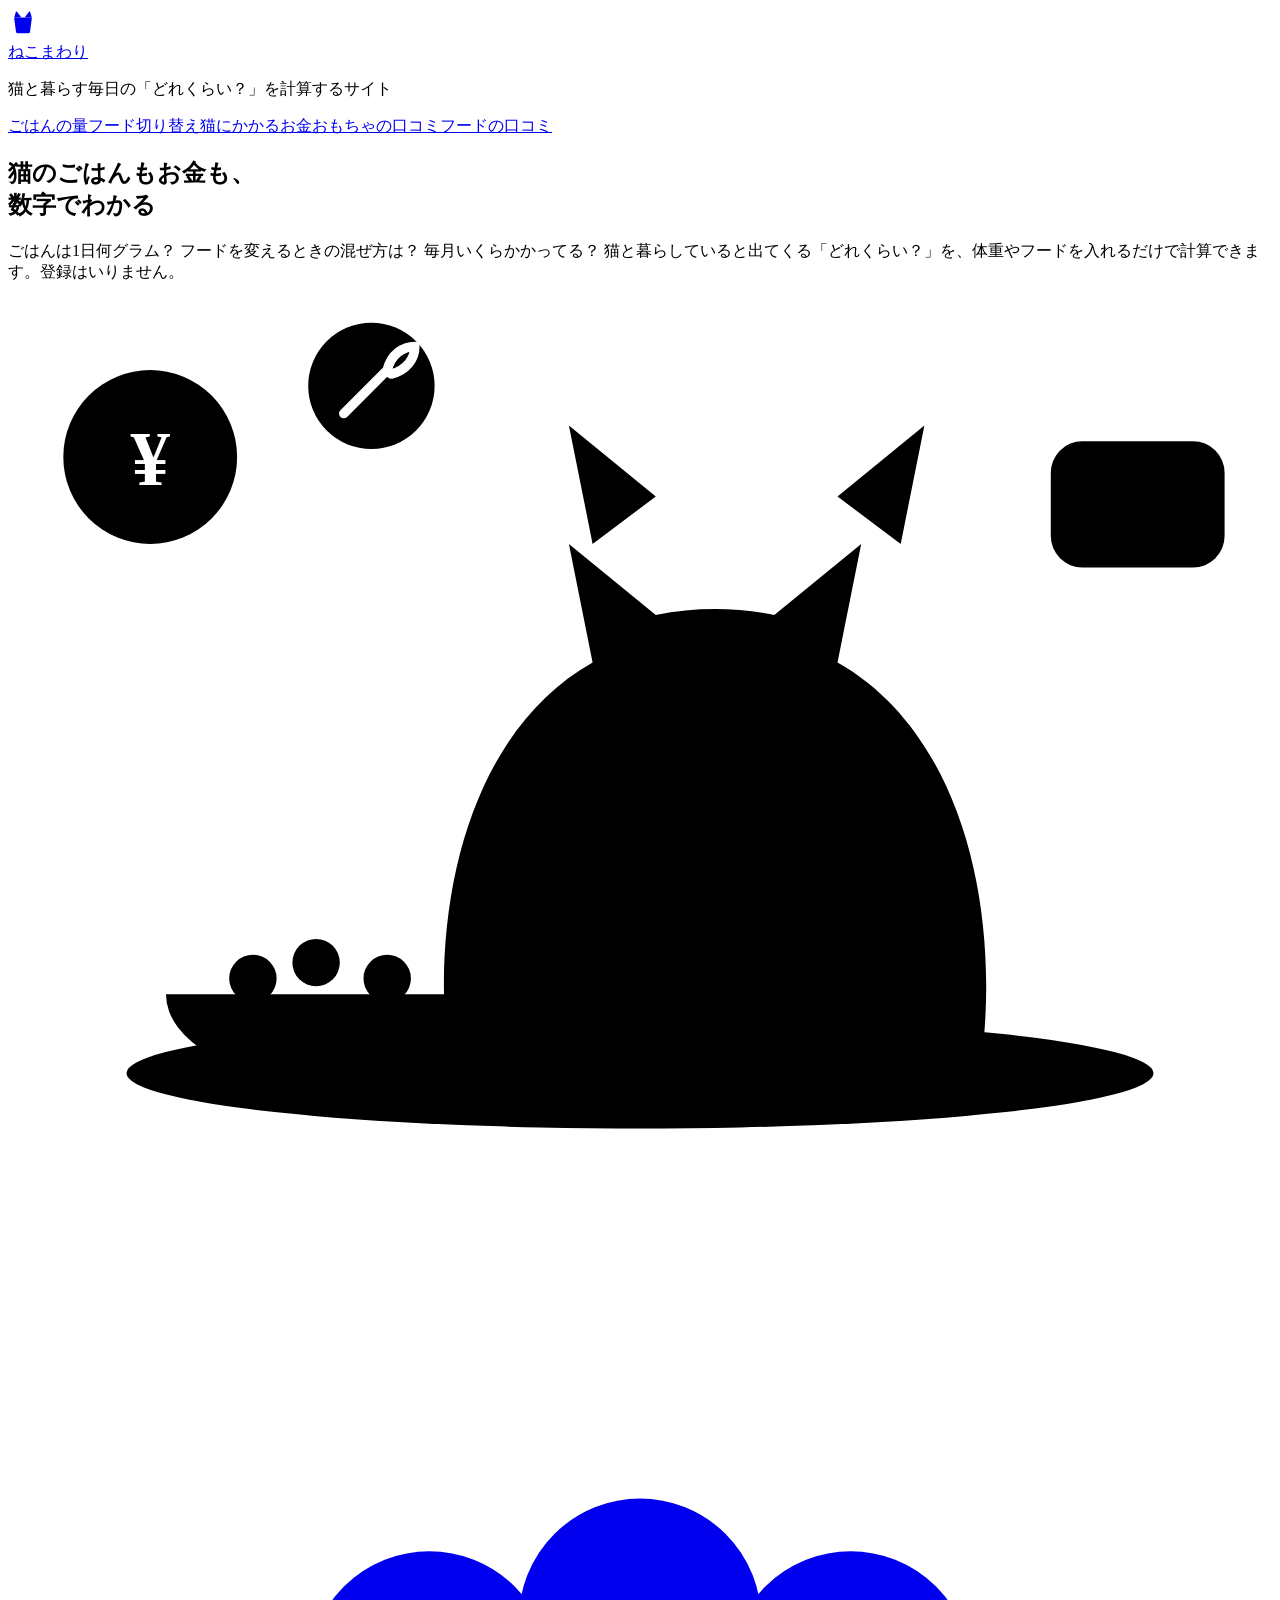
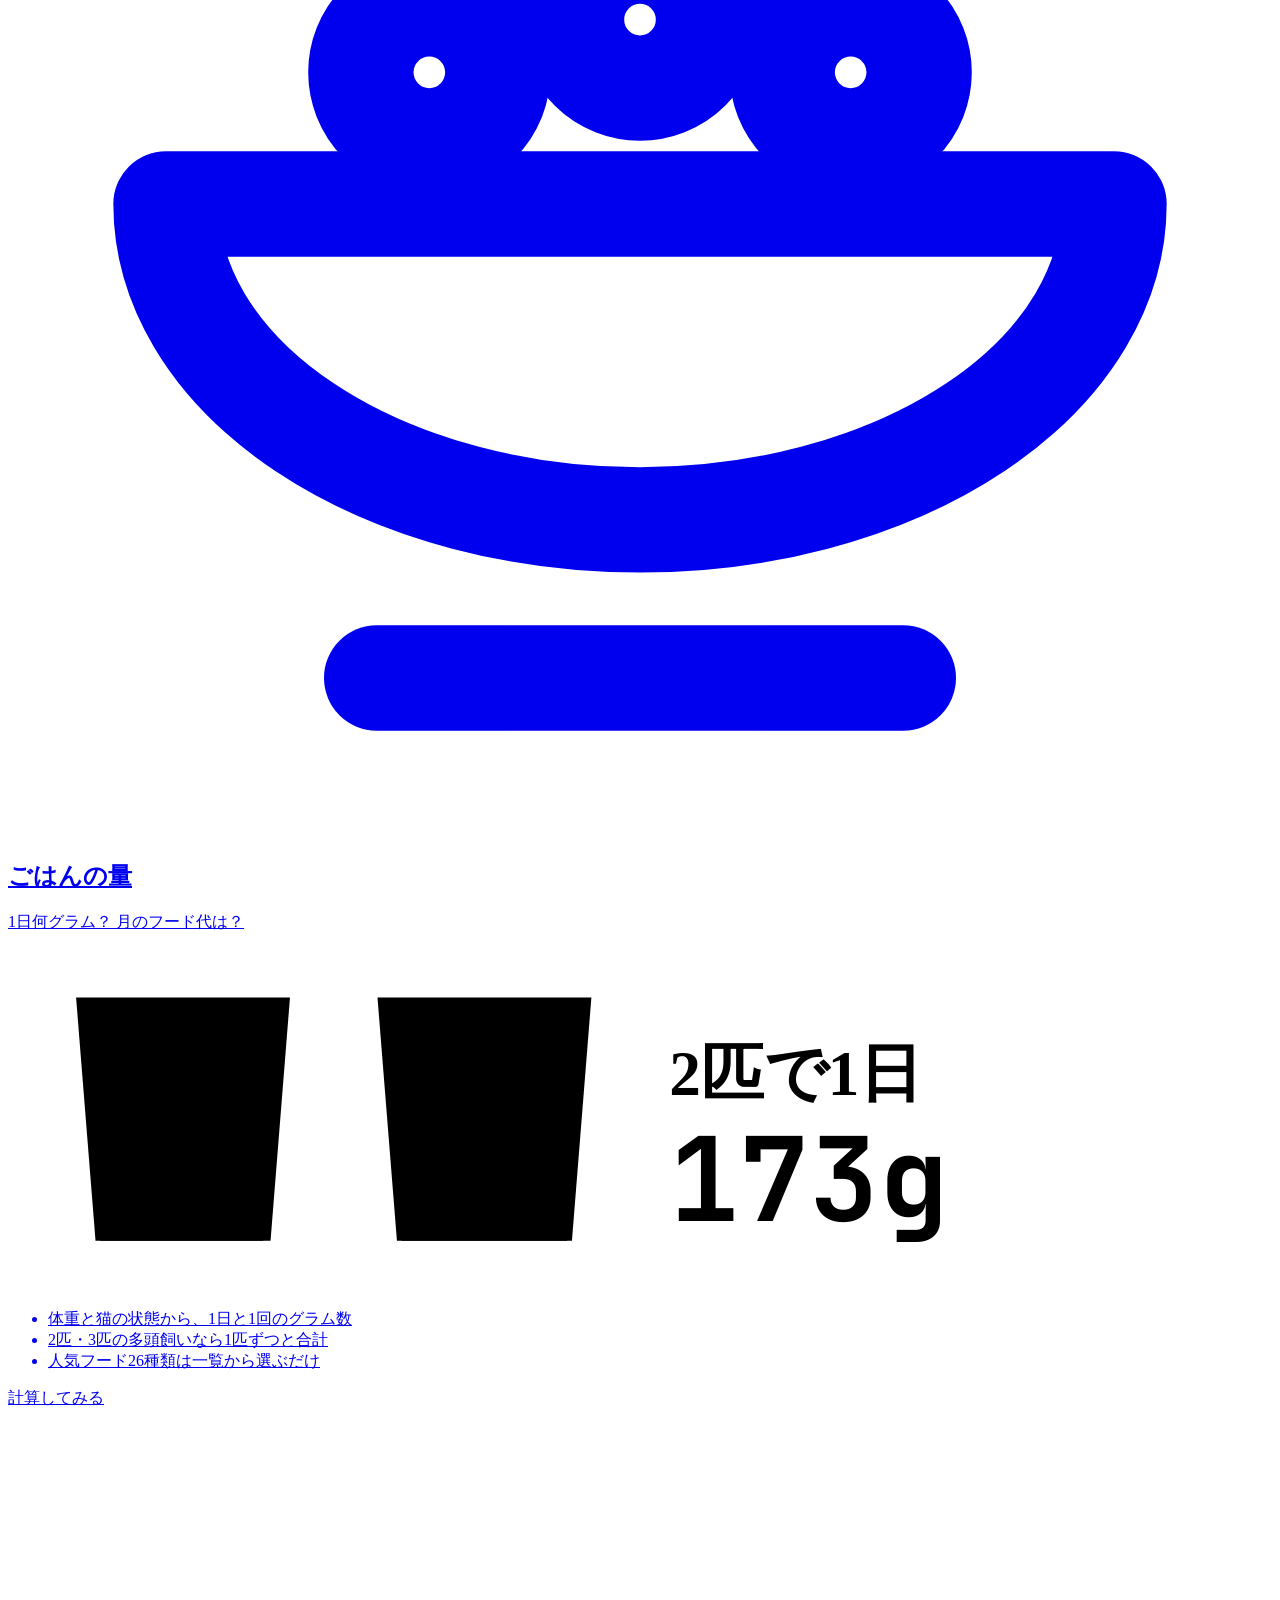
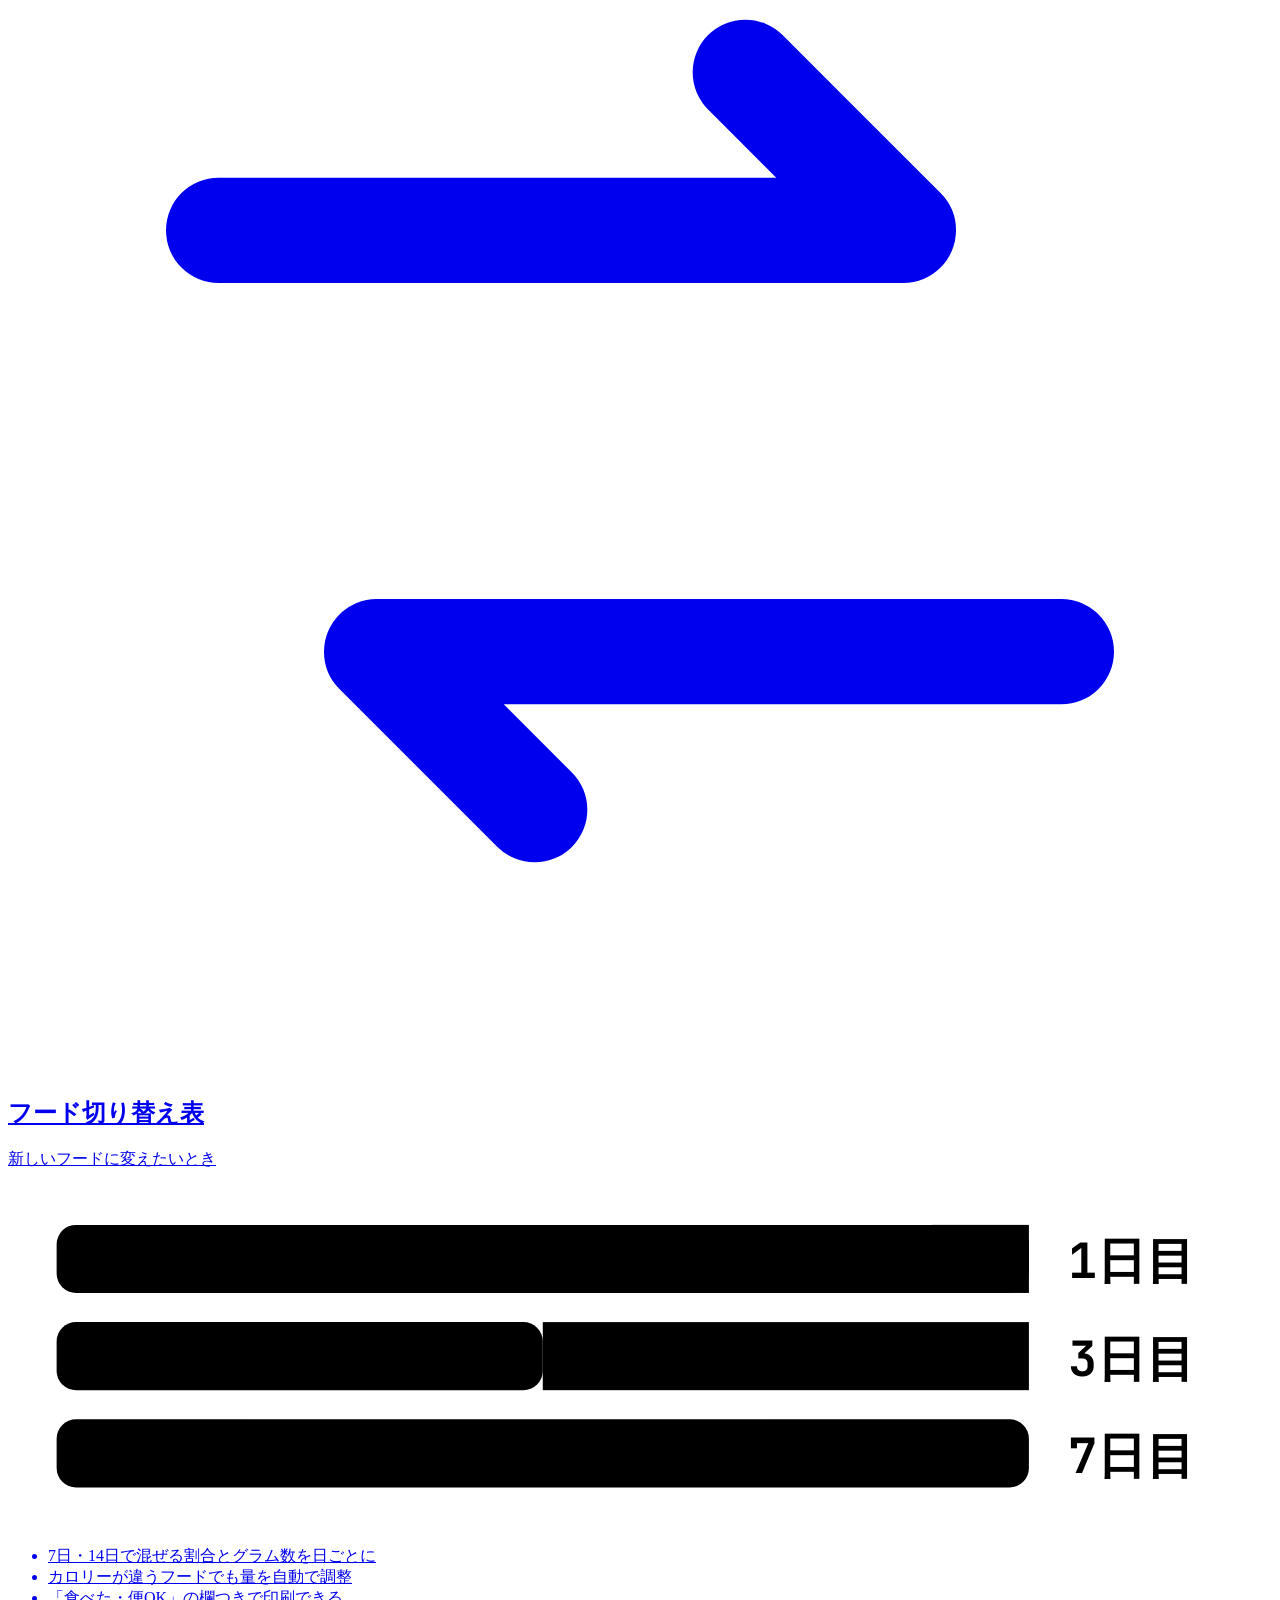
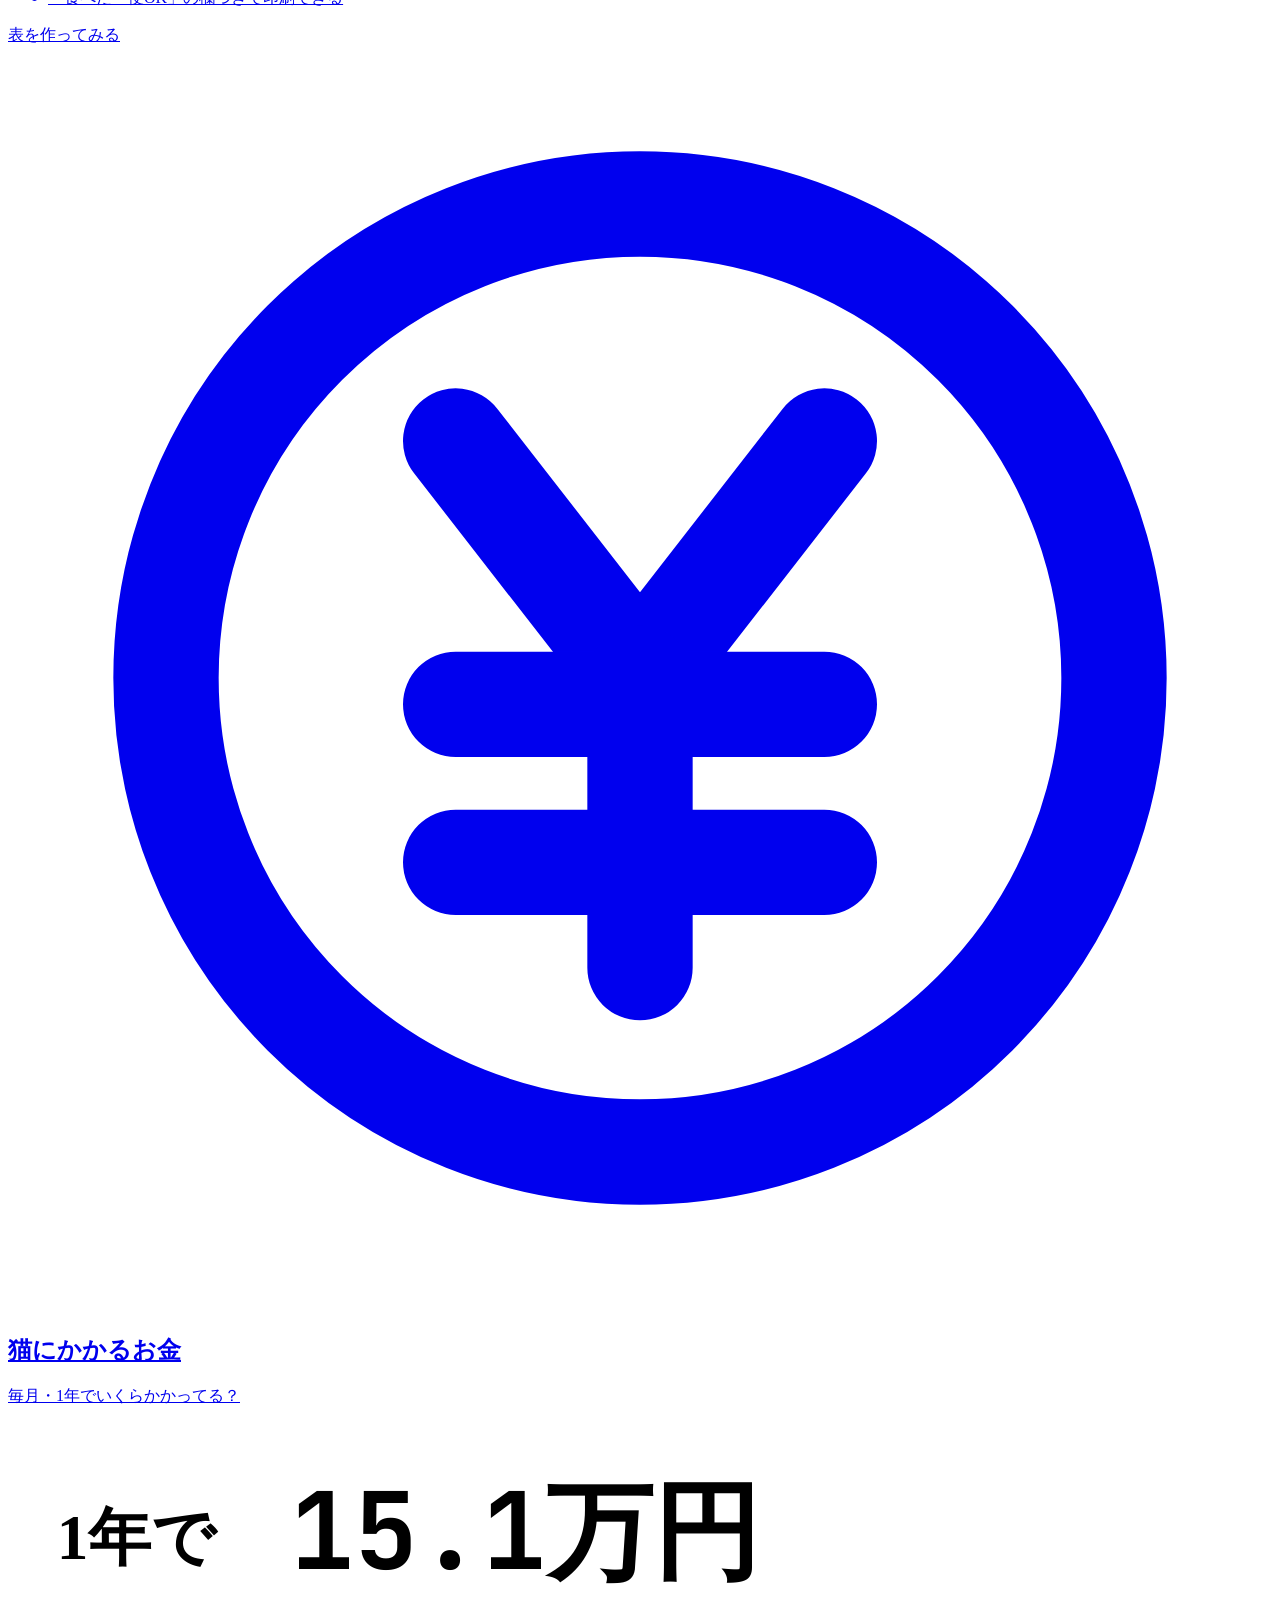
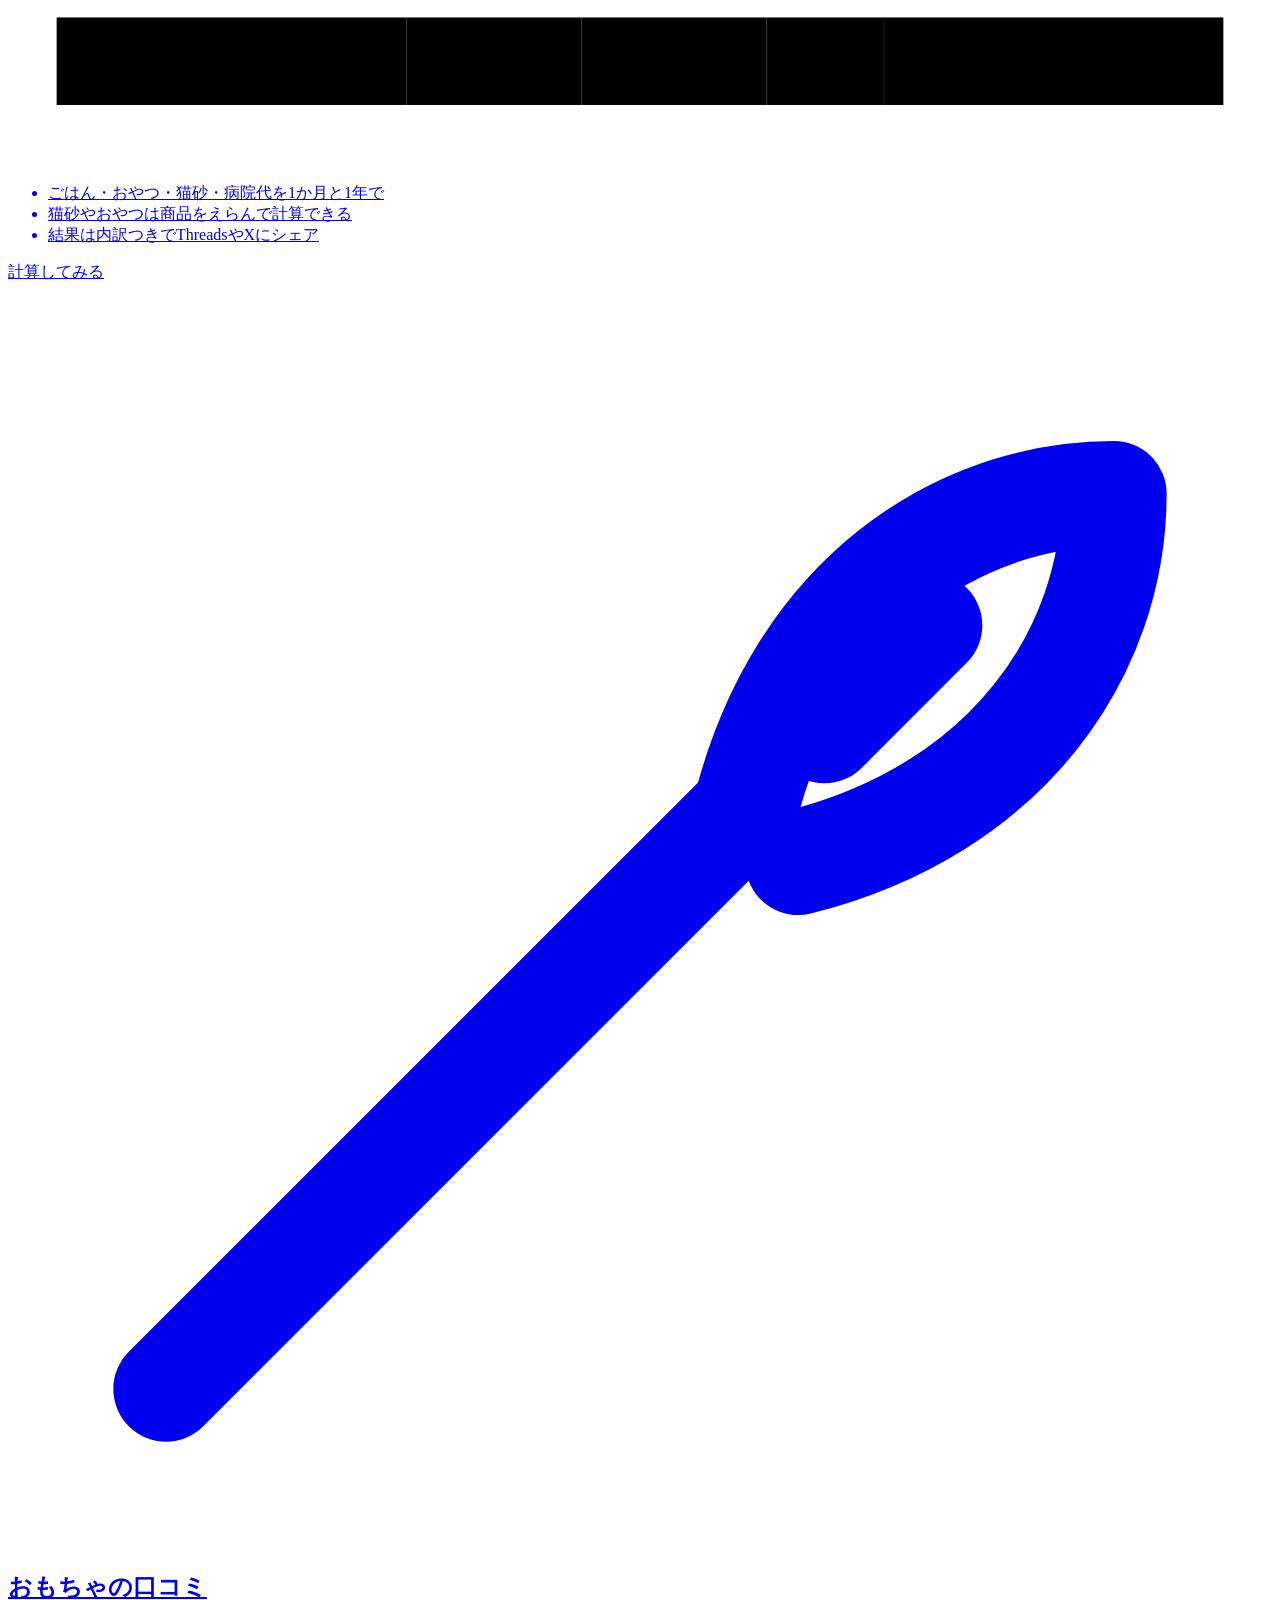
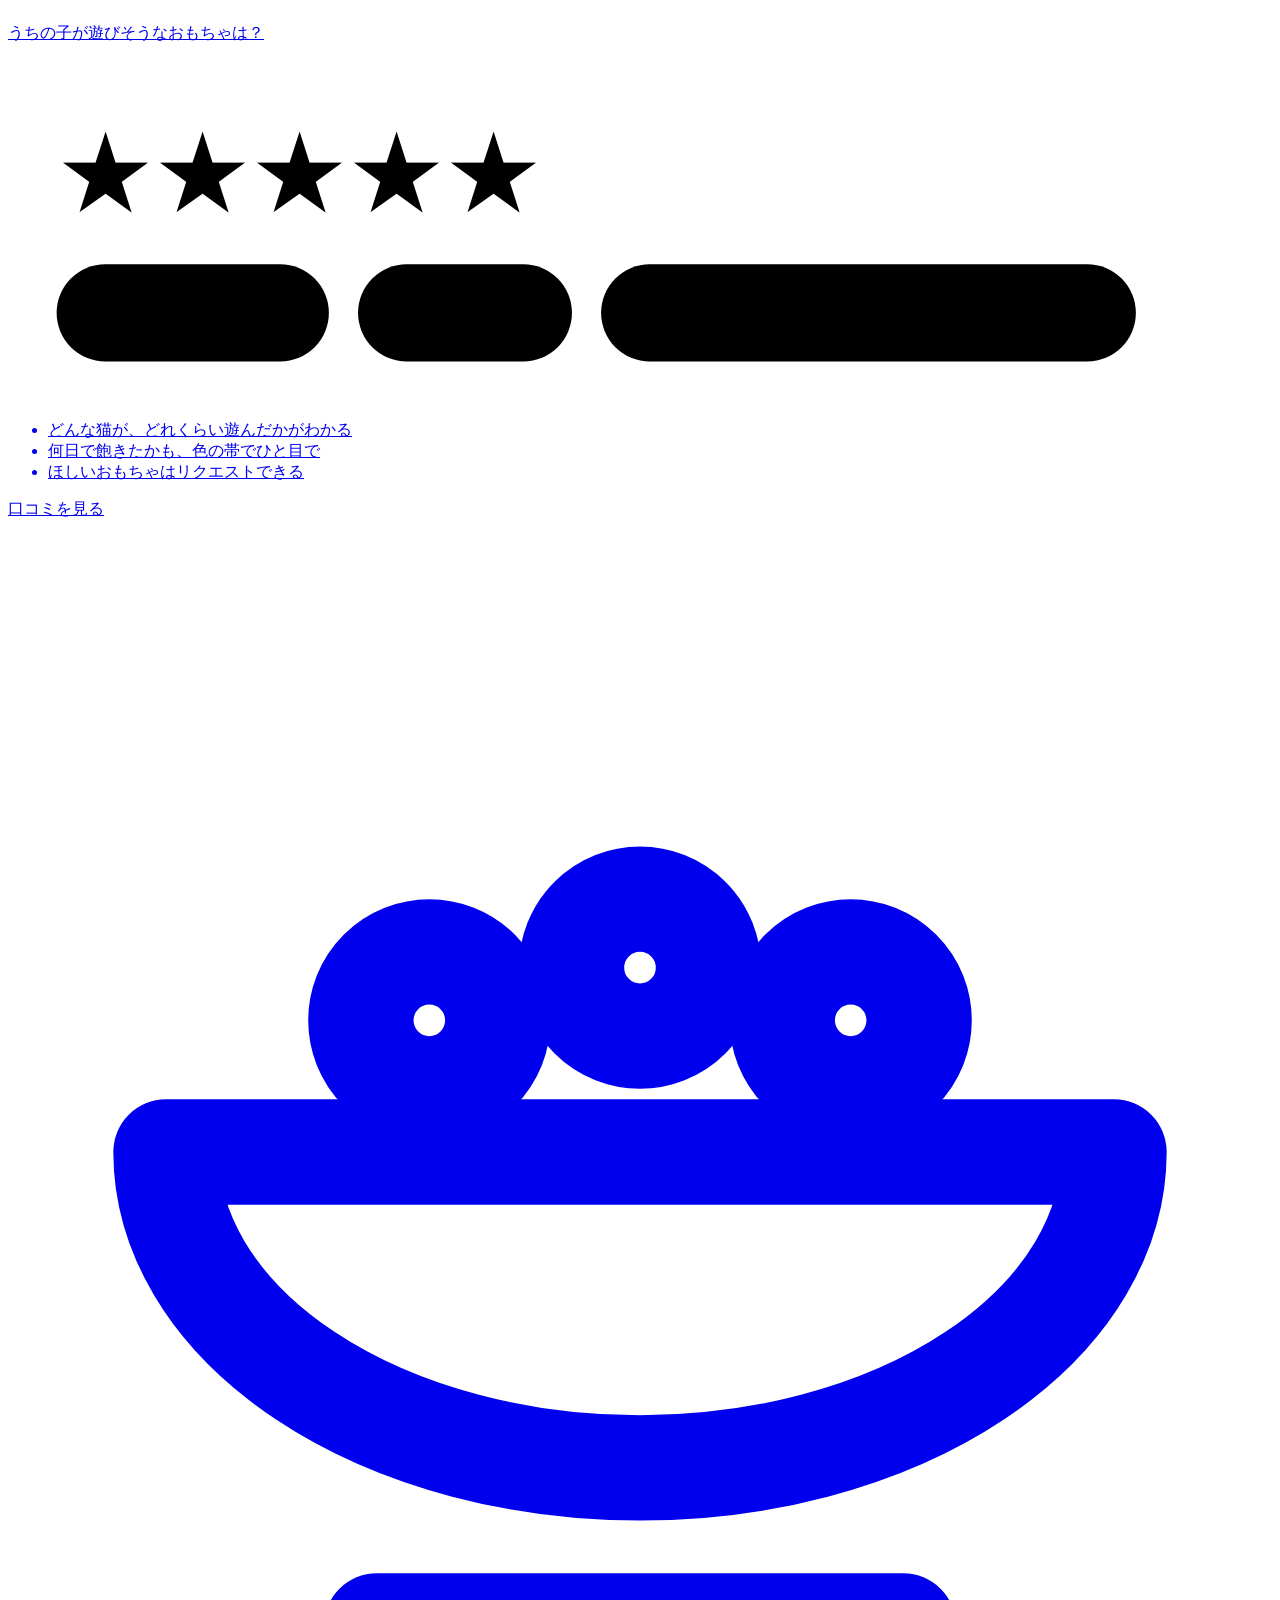
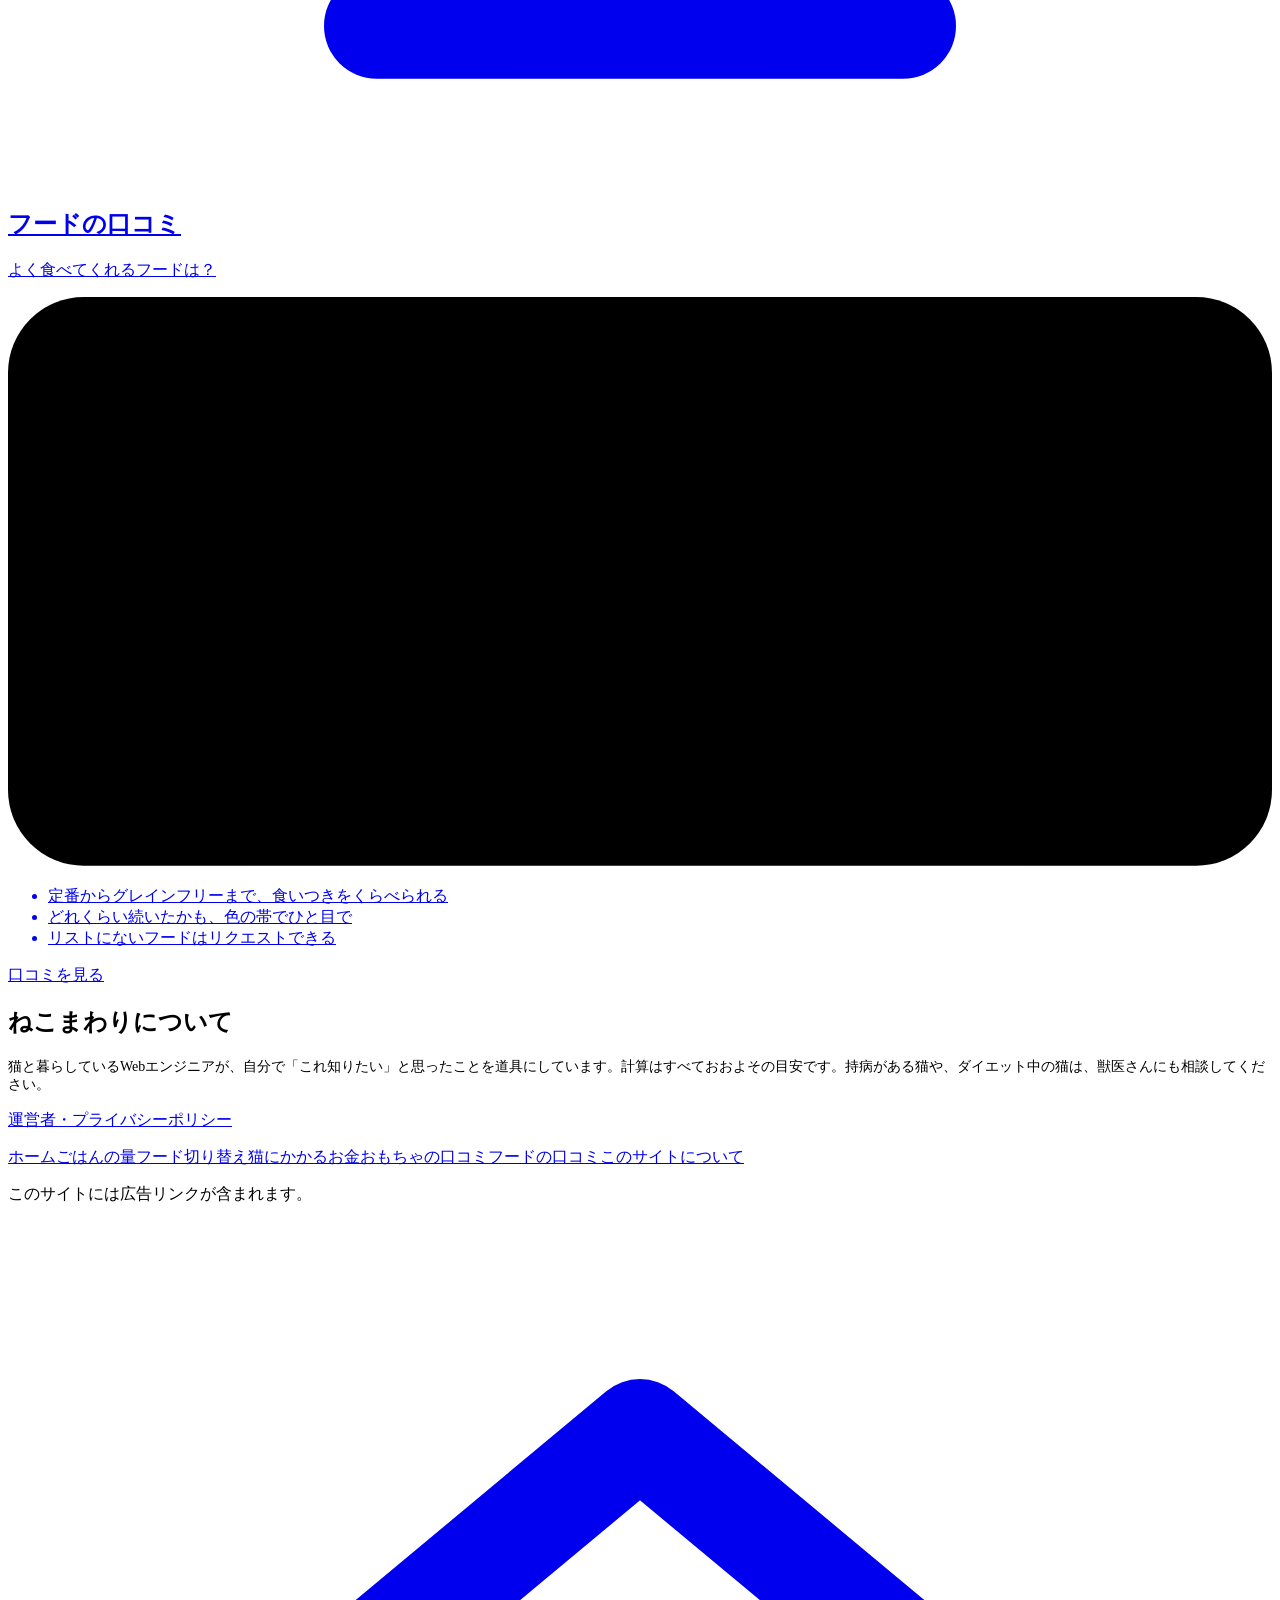
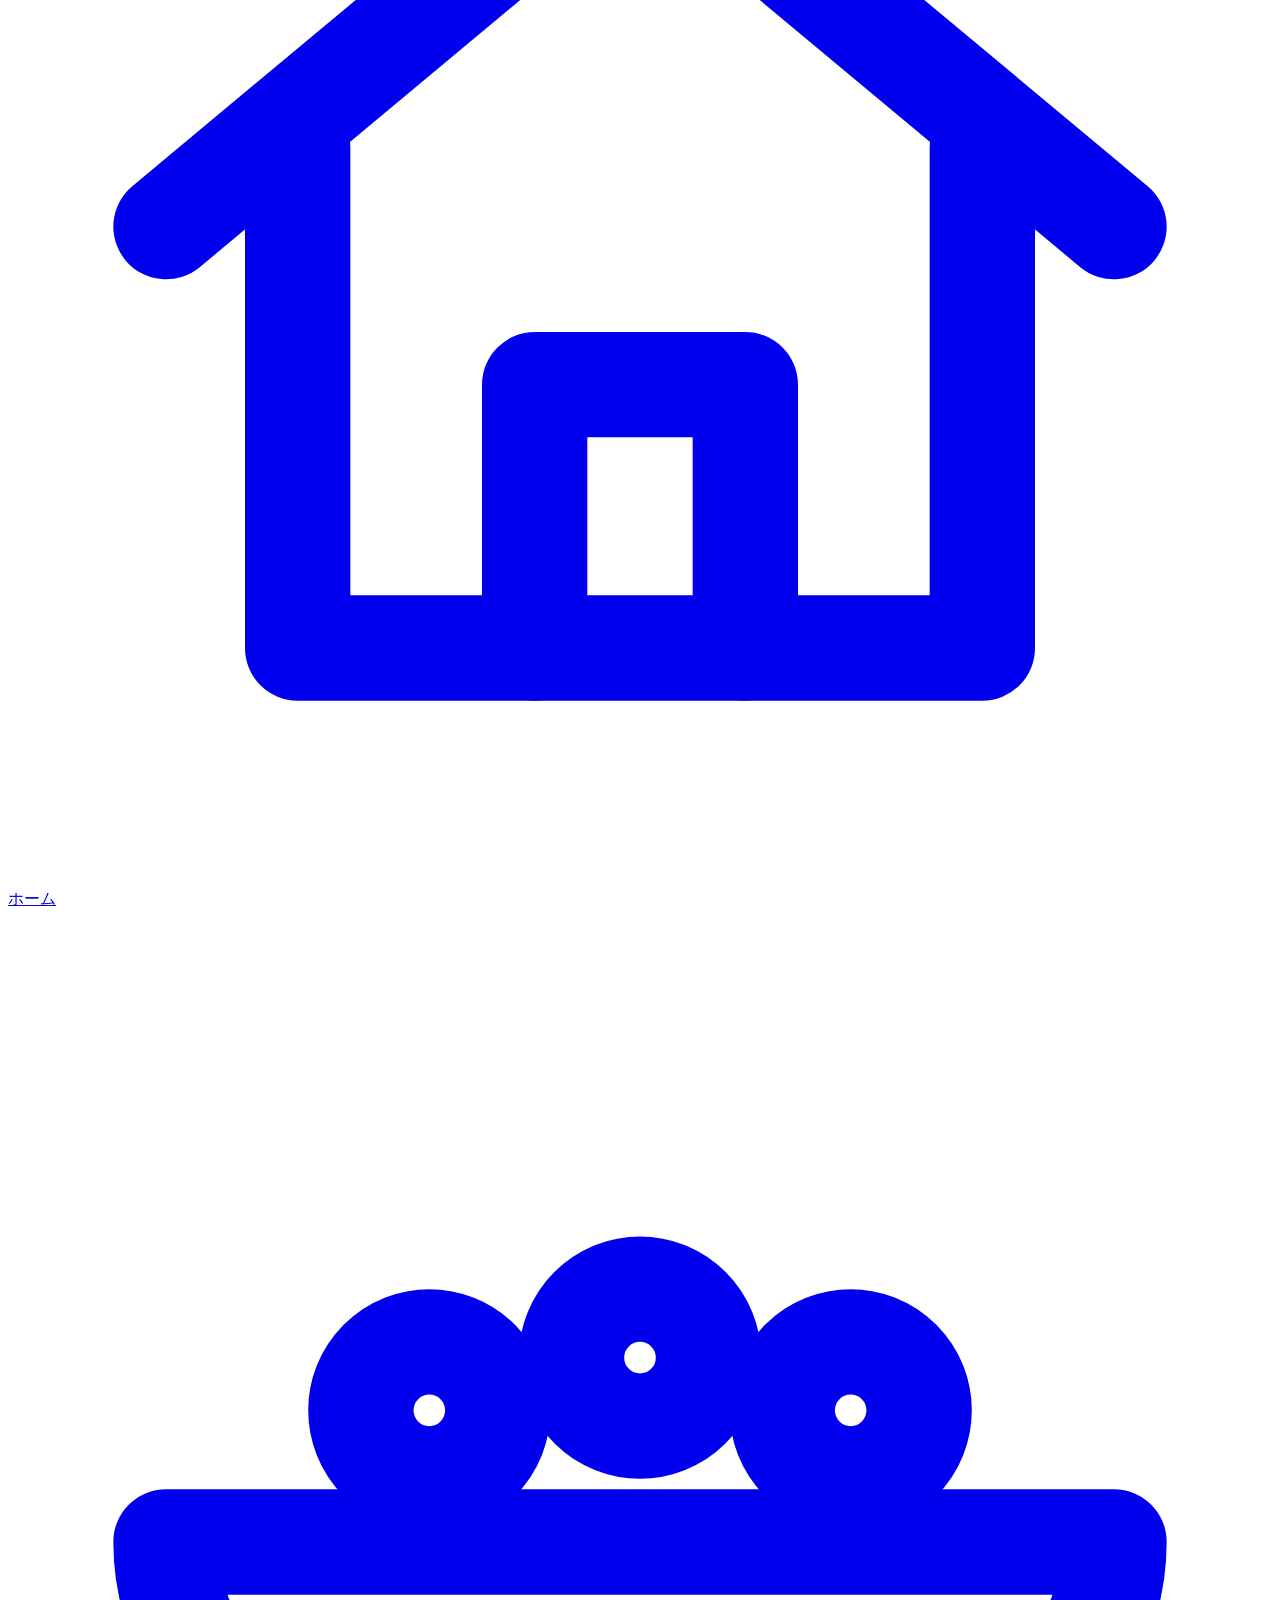
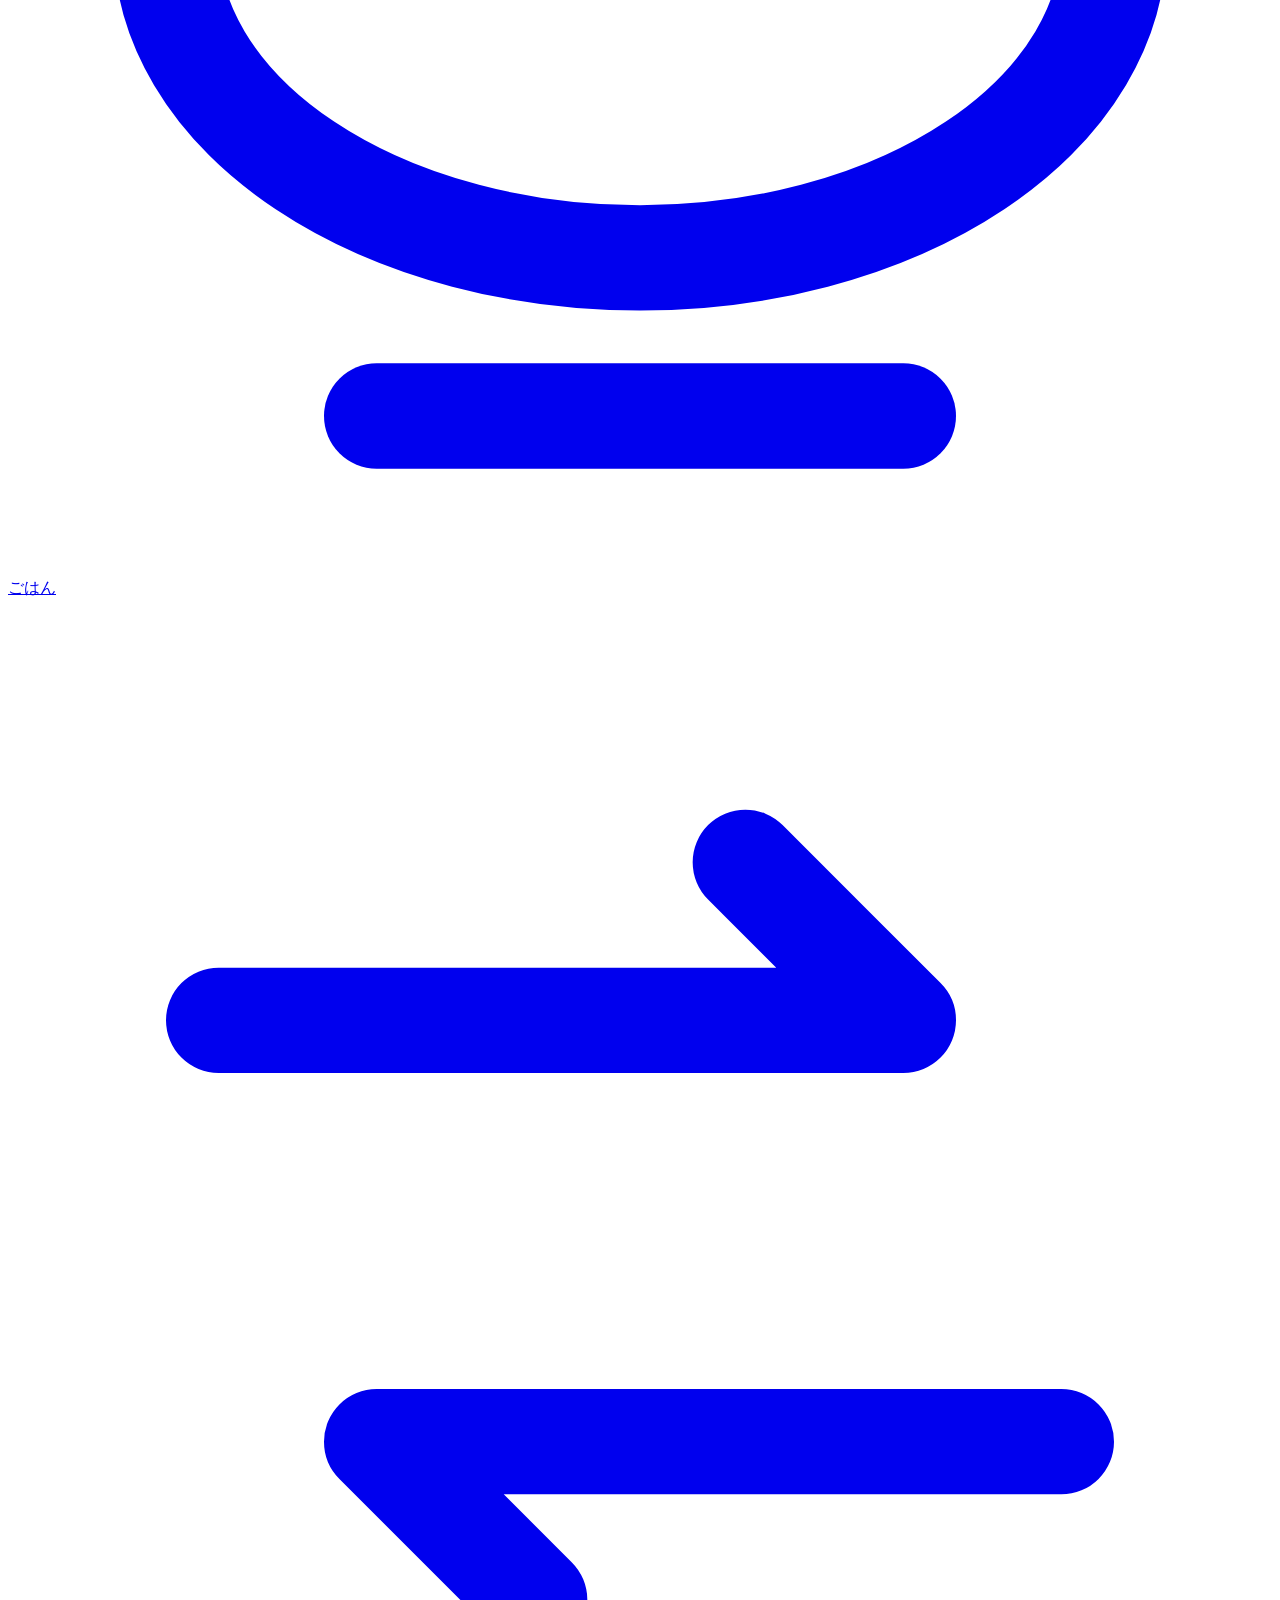
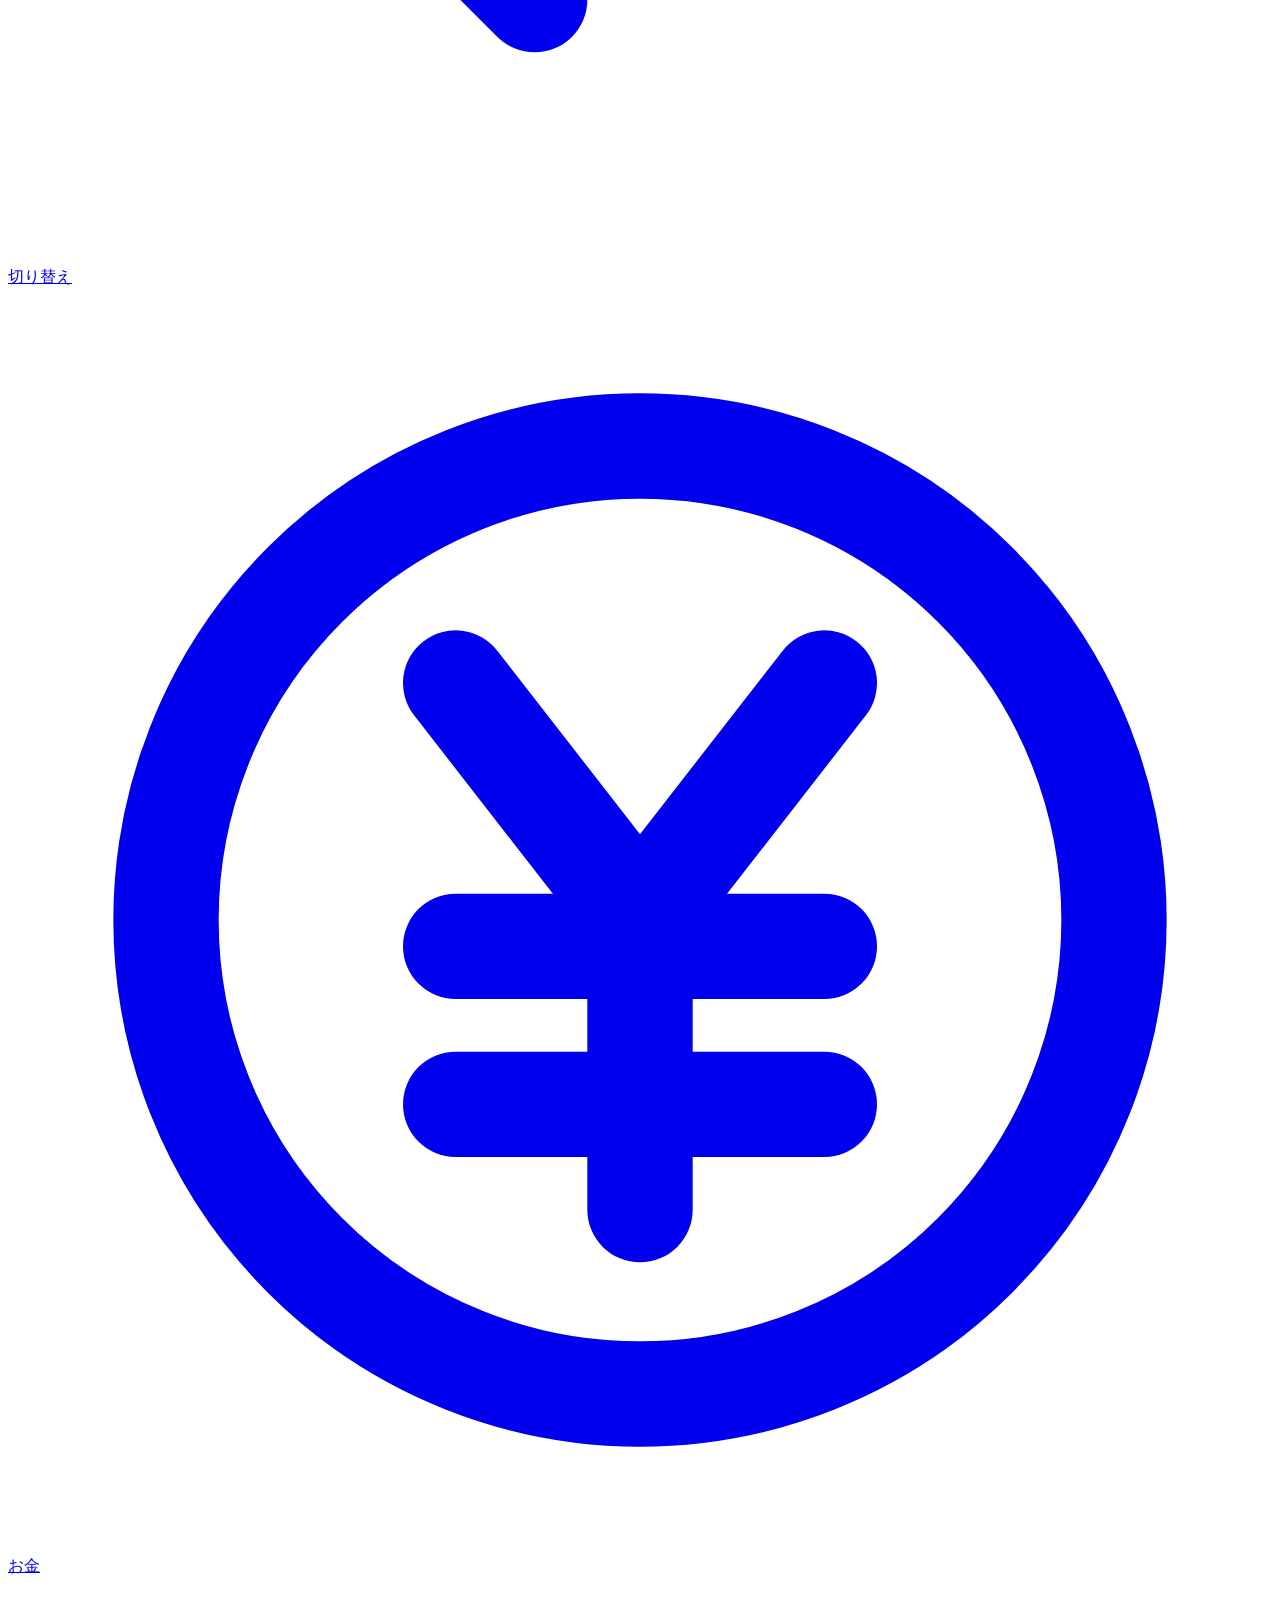
==== commit a9e477c4: "フードの口コミページ、お金に自分で入れる商品とトイレまわりの分類、おもちゃ15種追加、例の値の入力改善、言い回しの見直し Co-Authored-By: Claude Opus 5.5 <norepl" ====
--- a/public/index.html
+++ b/public/index.html
@@ -25,11 +25,11 @@
     <a class="mark" href="/" aria-label="ねこまわりのトップへ"><svg viewBox="0 0 32 32" width="30" height="30" aria-hidden="true"><path d="M7.5 9.5 9 4.5l4 5zM24.5 9.5 23 4.5l-4 5z" fill="currentColor" stroke="currentColor" stroke-width="1.4" stroke-linejoin="round"/><path d="M6.5 10h19l-2 15.2a2 2 0 0 1-2 1.8h-11a2 2 0 0 1-2-1.8z" fill="currentColor"/><path d="M11 15h4.5M11 19h6.5M11 23h4.5" stroke="var(--green)" stroke-width="2.2" stroke-linecap="round"/></svg></a>
     <div><a class="site" href="/">ねこまわり</a><p class="small muted">猫と暮らす毎日の「どれくらい？」を計算するサイト</p></div>
   </header>
-  <!--gnav--><nav class="gnav" aria-label="メニュー"><a href="/gohan/"><i style="background:var(--green)"></i>ごはんの量</a><a href="/kirikae/"><i style="background:var(--kibble)"></i>フード切り替え</a><a href="/okane/"><i style="background:var(--rose)"></i>猫にかかるお金</a><a href="/omocha/"><i style="background:var(--blue)"></i>おもちゃの口コミ</a></nav><!--/gnav-->
+  <!--gnav--><nav class="gnav" aria-label="メニュー"><a href="/gohan/"><i style="background:var(--green)"></i>ごはんの量</a><a href="/kirikae/"><i style="background:var(--kibble)"></i>フード切り替え</a><a href="/okane/"><i style="background:var(--rose)"></i>猫にかかるお金</a><a href="/omocha/"><i style="background:var(--blue)"></i>おもちゃの口コミ</a><a href="/food/"><i style="background:var(--green)"></i>フードの口コミ</a></nav><!--/gnav-->
 
   <section class="hero">
     <div>
-      <h1><span class="nw">うちの猫の</span><br><span class="nw"><b>ごはん</b>も<b>お金</b>も、</span><br><span class="nw">数字でわかる</span></h1>
+      <h1><span class="nw">猫の</span><span class="nw"><b>ごはん</b>も<b>お金</b>も、</span><br><span class="nw">数字でわかる</span></h1>
       <p>ごはんは1日何グラム？ フードを変えるときの混ぜ方は？ 毎月いくらかかってる？ 猫と暮らしていると出てくる「どれくらい？」を、体重やフードを入れるだけで計算できます。登録はいりません。</p>
     </div>
     <svg viewBox="0 0 320 220" role="img" aria-label="ごはんのお皿の前にすわる猫と、お金・おもちゃのアイコン">
@@ -73,6 +73,12 @@
       <ul><li>どんな猫が、どれくらい遊んだかがわかる</li><li>何日で飽きたかも、色の帯でひと目で</li><li>ほしいおもちゃはリクエストできる</li></ul>
       <span class="go">口コミを見る</span>
     </a>
+    <a class="tool" href="/food/" style="--c:var(--green)">
+      <div class="th"><span class="ico"><!--ico:gohan--><svg viewBox="0 0 24 24" fill="none" stroke="currentColor" stroke-width="2" stroke-linecap="round" stroke-linejoin="round" aria-hidden="true"><path d="M3 12h18a9 6 0 0 1-18 0z"/><circle cx="8" cy="9.5" r="1.3"/><circle cx="12" cy="8.5" r="1.3"/><circle cx="16" cy="9.5" r="1.3"/><path d="M7 21h10"/></svg><!--/ico--></span><div><h2>フードの口コミ</h2><p class="when">よく食べてくれるフードは？</p></div></div>
+      <div class="pv"><svg viewBox="0 0 200 90" aria-hidden="true"><rect x="0" y="0" width="200" height="90" rx="12" fill="var(--green-soft)"/><path d="M20 44h60a30 20 0 0 1-60 0z" fill="var(--green)"/><circle cx="38" cy="40" r="5" fill="var(--kibble)"/><circle cx="50" cy="36" r="5" fill="var(--kibble)"/><circle cx="62" cy="40" r="5" fill="var(--kibble)"/><g font-size="13" fill="var(--kibble)"><text x="100" y="34">★★★★</text></g><text x="152" y="34" font-size="13" fill="var(--line)">★</text><rect x="100" y="48" width="84" height="9" rx="4.5" fill="var(--paper)"/><rect x="100" y="48" width="40" height="9" rx="4.5" fill="var(--green)"/><rect x="140" y="48" width="22" height="9" fill="var(--blue)"/><rect x="162" y="48" width="10" height="9" fill="var(--kibble)"/></svg></div>
+      <ul><li>定番からグレインフリーまで、食いつきをくらべられる</li><li>どれくらい続いたかも、色の帯でひと目で</li><li>リストにないフードはリクエストできる</li></ul>
+      <span class="go">口コミを見る</span>
+    </a>
   </div>
 
   <section class="card">
@@ -82,10 +88,10 @@
   </section>
 
   <footer>
-    <!--fnav--><nav class="fnav" aria-label="サイトの中のページ"><a href="/">ホーム</a><a href="/gohan/">ごはんの量</a><a href="/kirikae/">フード切り替え</a><a href="/okane/">猫にかかるお金</a><a href="/omocha/">おもちゃの口コミ</a><a href="/about/">このサイトについて</a></nav><!--/fnav-->
+    <!--fnav--><nav class="fnav" aria-label="サイトの中のページ"><a href="/">ホーム</a><a href="/gohan/">ごはんの量</a><a href="/kirikae/">フード切り替え</a><a href="/okane/">猫にかかるお金</a><a href="/omocha/">おもちゃの口コミ</a><a href="/food/">フードの口コミ</a><a href="/about/">このサイトについて</a></nav><!--/fnav-->
     <p>このサイトには広告リンクが含まれます。</p>
   </footer>
 </div>
-<!--tabbar--><nav class="tabbar" aria-label="メニュー"><a href="/" style="--c:var(--ink)" aria-current="page"><svg viewBox="0 0 24 24" fill="none" stroke="currentColor" stroke-width="2" stroke-linecap="round" stroke-linejoin="round" aria-hidden="true"><path d="M3 11.5 12 4l9 7.5"/><path d="M5.5 10v9.5h13V10"/><path d="M10 19.5v-5h4v5"/></svg><span>ホーム</span></a><a href="/gohan/" style="--c:var(--green)"><svg viewBox="0 0 24 24" fill="none" stroke="currentColor" stroke-width="2" stroke-linecap="round" stroke-linejoin="round" aria-hidden="true"><path d="M3 12h18a9 6 0 0 1-18 0z"/><circle cx="8" cy="9.5" r="1.3"/><circle cx="12" cy="8.5" r="1.3"/><circle cx="16" cy="9.5" r="1.3"/><path d="M7 21h10"/></svg><span>ごはん</span></a><a href="/kirikae/" style="--c:var(--kibble)"><svg viewBox="0 0 24 24" fill="none" stroke="currentColor" stroke-width="2" stroke-linecap="round" stroke-linejoin="round" aria-hidden="true"><path d="M4 8h13l-3-3"/><path d="M20 16H7l3 3"/></svg><span>切り替え</span></a><a href="/okane/" style="--c:var(--rose)"><svg viewBox="0 0 24 24" fill="none" stroke="currentColor" stroke-width="2" stroke-linecap="round" stroke-linejoin="round" aria-hidden="true"><circle cx="12" cy="12" r="9"/><path d="M8.5 7.5 12 12l3.5-4.5"/><path d="M8.5 12.5h7M8.5 15.5h7M12 12v5.5"/></svg><span>お金</span></a><a href="/omocha/" style="--c:var(--blue)"><svg viewBox="0 0 24 24" fill="none" stroke="currentColor" stroke-width="2" stroke-linecap="round" stroke-linejoin="round" aria-hidden="true"><path d="M3 21 14 10"/><path d="M14 10c1-4 4-6 7-6-0 3-2 6-6 7"/><path d="M15.5 8.5l2-2"/></svg><span>おもちゃ</span></a></nav><!--/tabbar-->
+<!--tabbar--><nav class="tabbar" aria-label="メニュー"><a href="/" style="--c:var(--ink)" aria-current="page"><svg viewBox="0 0 24 24" fill="none" stroke="currentColor" stroke-width="2" stroke-linecap="round" stroke-linejoin="round" aria-hidden="true"><path d="M3 11.5 12 4l9 7.5"/><path d="M5.5 10v9.5h13V10"/><path d="M10 19.5v-5h4v5"/></svg><span>ホーム</span></a><a href="/gohan/" style="--c:var(--green)"><svg viewBox="0 0 24 24" fill="none" stroke="currentColor" stroke-width="2" stroke-linecap="round" stroke-linejoin="round" aria-hidden="true"><path d="M3 12h18a9 6 0 0 1-18 0z"/><circle cx="8" cy="9.5" r="1.3"/><circle cx="12" cy="8.5" r="1.3"/><circle cx="16" cy="9.5" r="1.3"/><path d="M7 21h10"/></svg><span>ごはん</span></a><a href="/kirikae/" style="--c:var(--kibble)"><svg viewBox="0 0 24 24" fill="none" stroke="currentColor" stroke-width="2" stroke-linecap="round" stroke-linejoin="round" aria-hidden="true"><path d="M4 8h13l-3-3"/><path d="M20 16H7l3 3"/></svg><span>切り替え</span></a><a href="/okane/" style="--c:var(--rose)"><svg viewBox="0 0 24 24" fill="none" stroke="currentColor" stroke-width="2" stroke-linecap="round" stroke-linejoin="round" aria-hidden="true"><circle cx="12" cy="12" r="9"/><path d="M8.5 7.5 12 12l3.5-4.5"/><path d="M8.5 12.5h7M8.5 15.5h7M12 12v5.5"/></svg><span>お金</span></a><a href="/omocha/" style="--c:var(--blue)"><svg viewBox="0 0 24 24" fill="none" stroke="currentColor" stroke-width="2" stroke-linecap="round" stroke-linejoin="round" aria-hidden="true"><path d="M3 21 14 10"/><path d="M14 10c1-4 4-6 7-6-0 3-2 6-6 7"/><path d="M15.5 8.5l2-2"/></svg><span>おもちゃ</span></a><a href="/food/" style="--c:var(--green)"><svg viewBox="0 0 24 24" fill="none" stroke="currentColor" stroke-width="2" stroke-linecap="round" stroke-linejoin="round" aria-hidden="true"><path d="M4 5h16v11H9l-5 4z"/><circle cx="9" cy="10.5" r="1"/><circle cx="12" cy="9.5" r="1"/><circle cx="15" cy="10.5" r="1"/></svg><span>フード</span></a></nav><!--/tabbar-->
 </body>
 </html>
